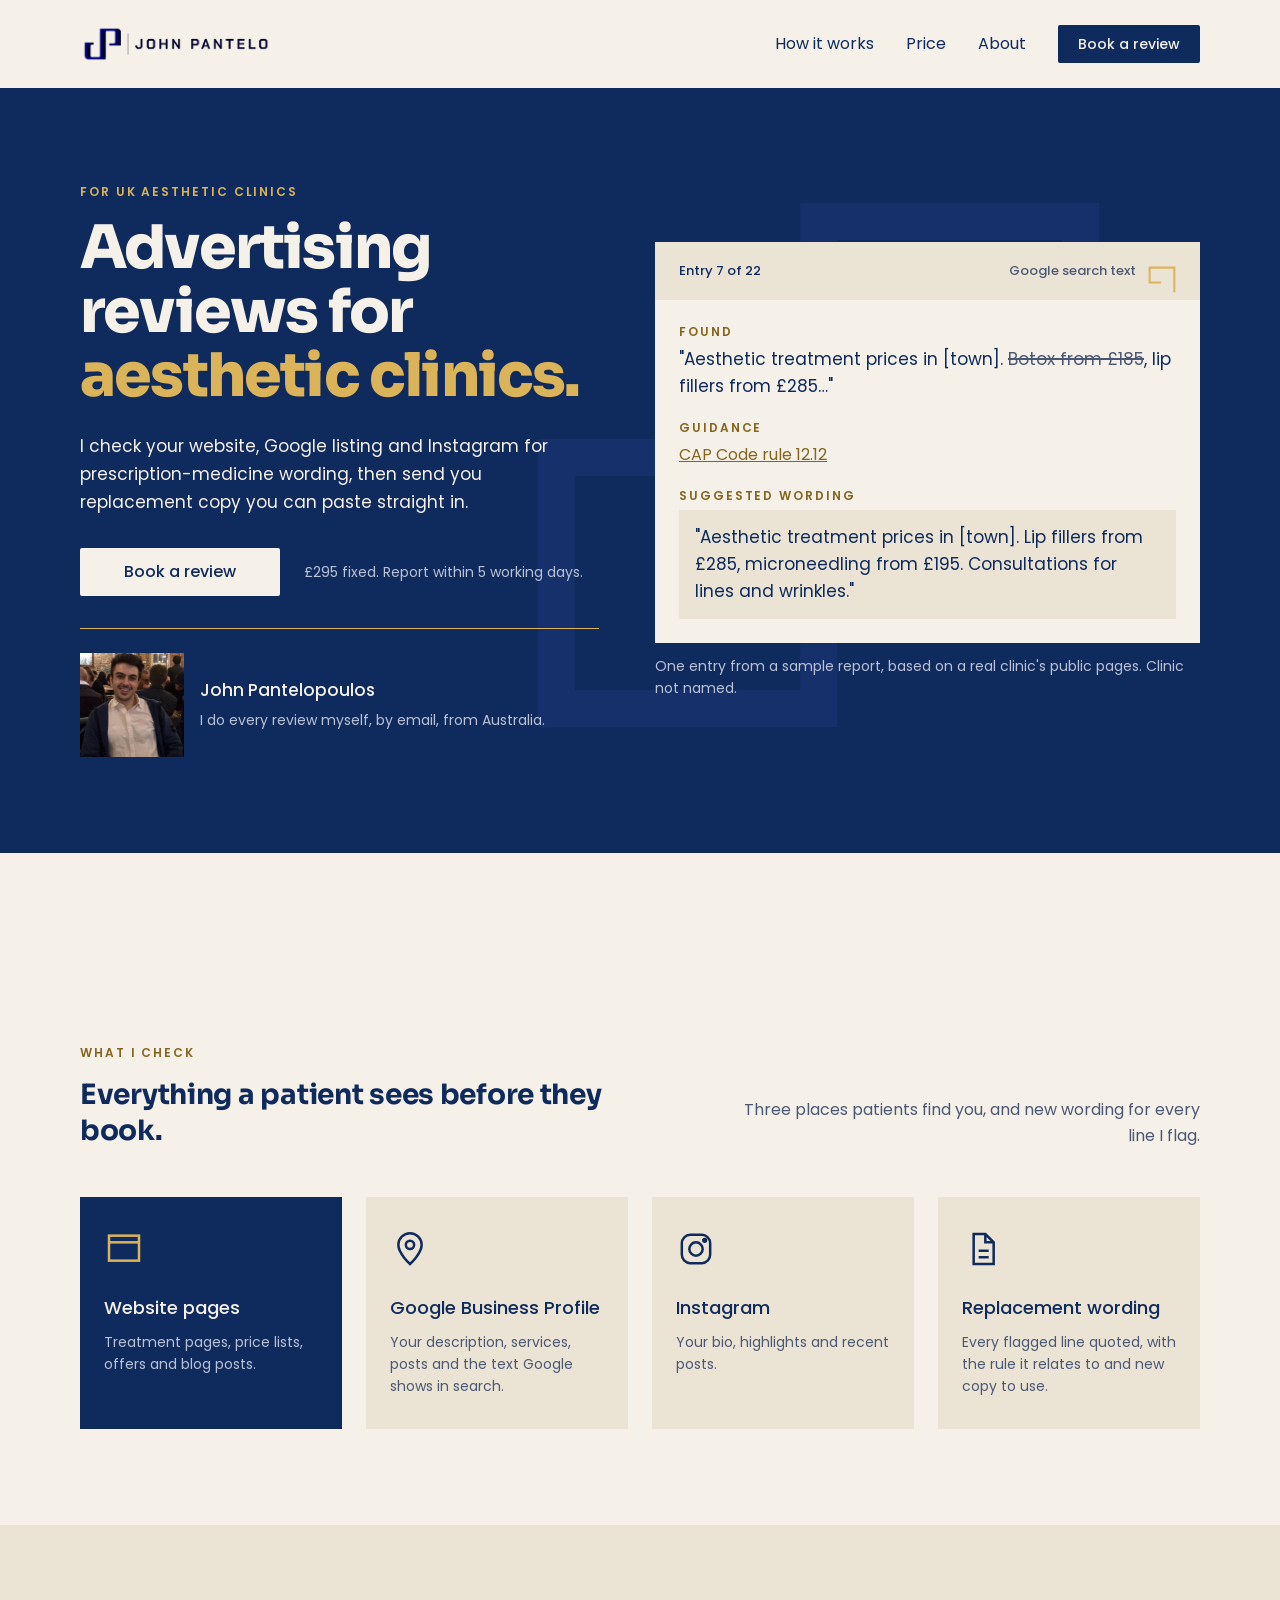
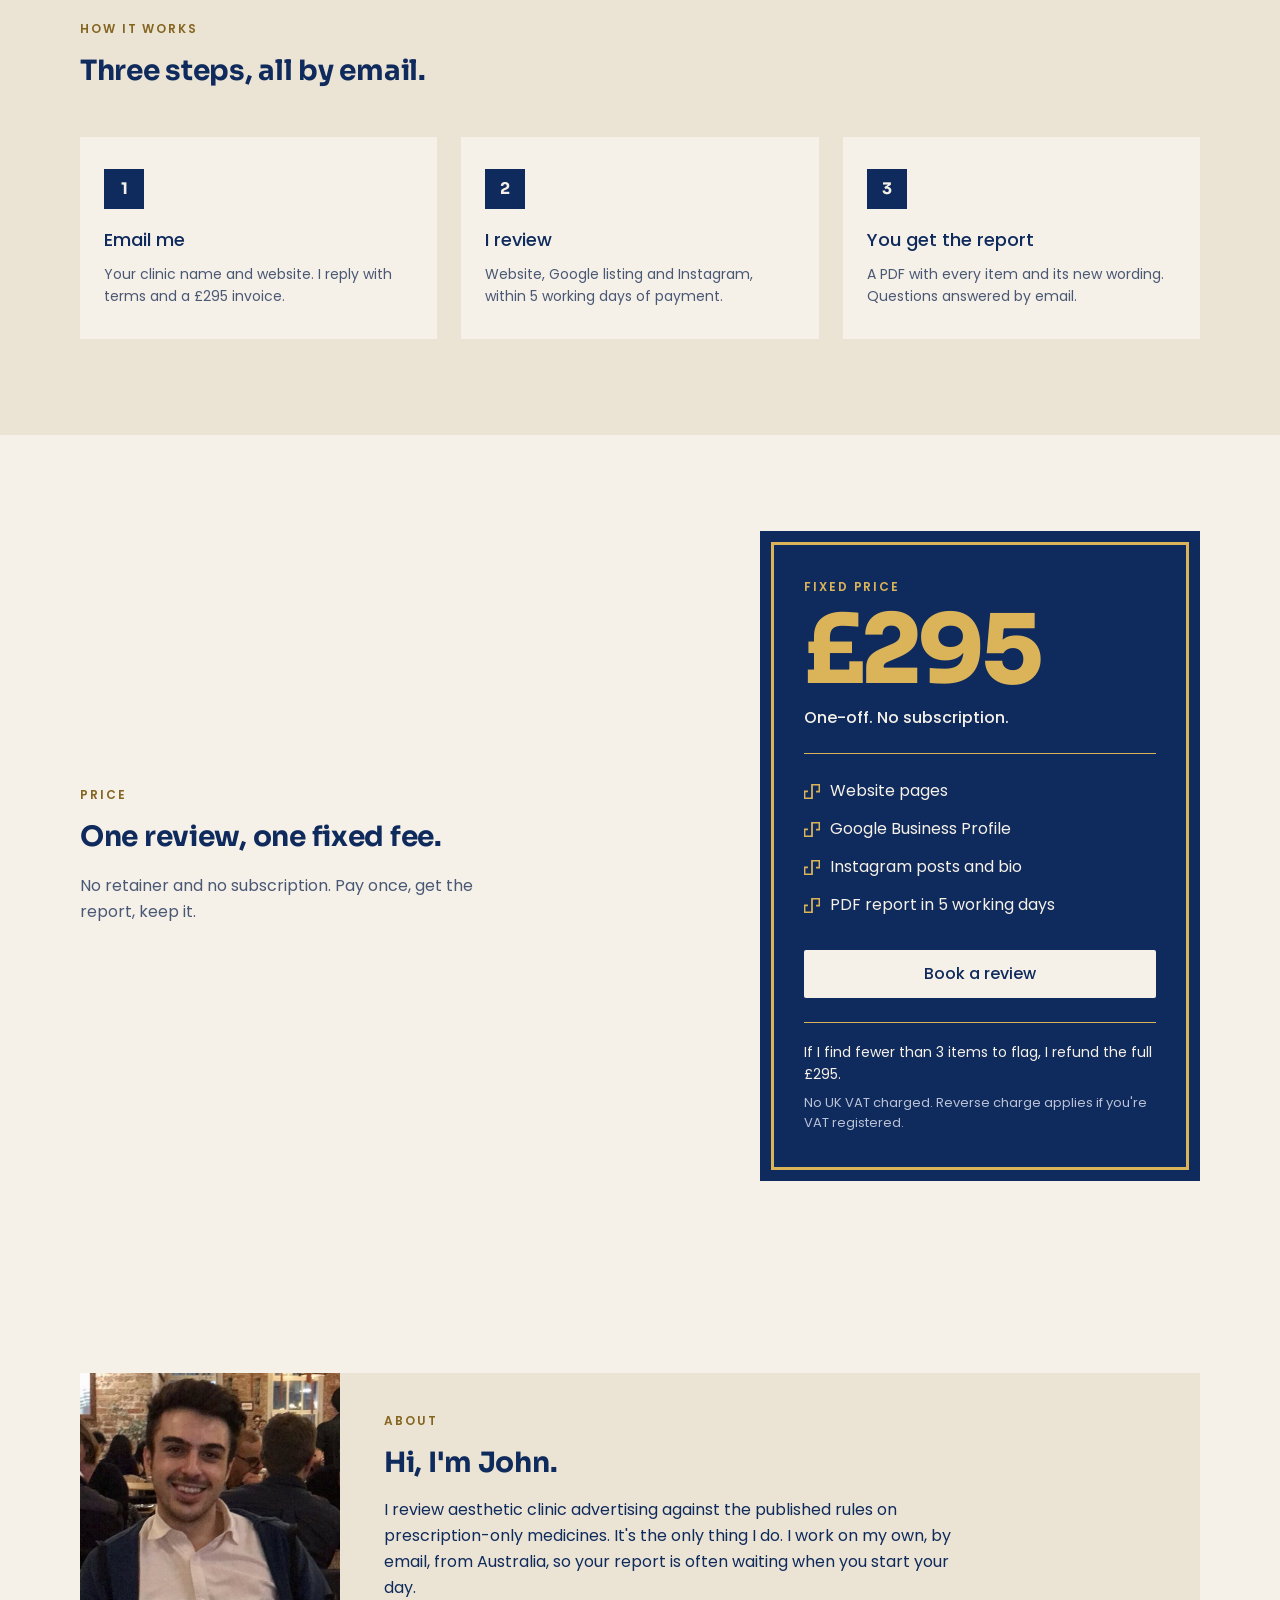
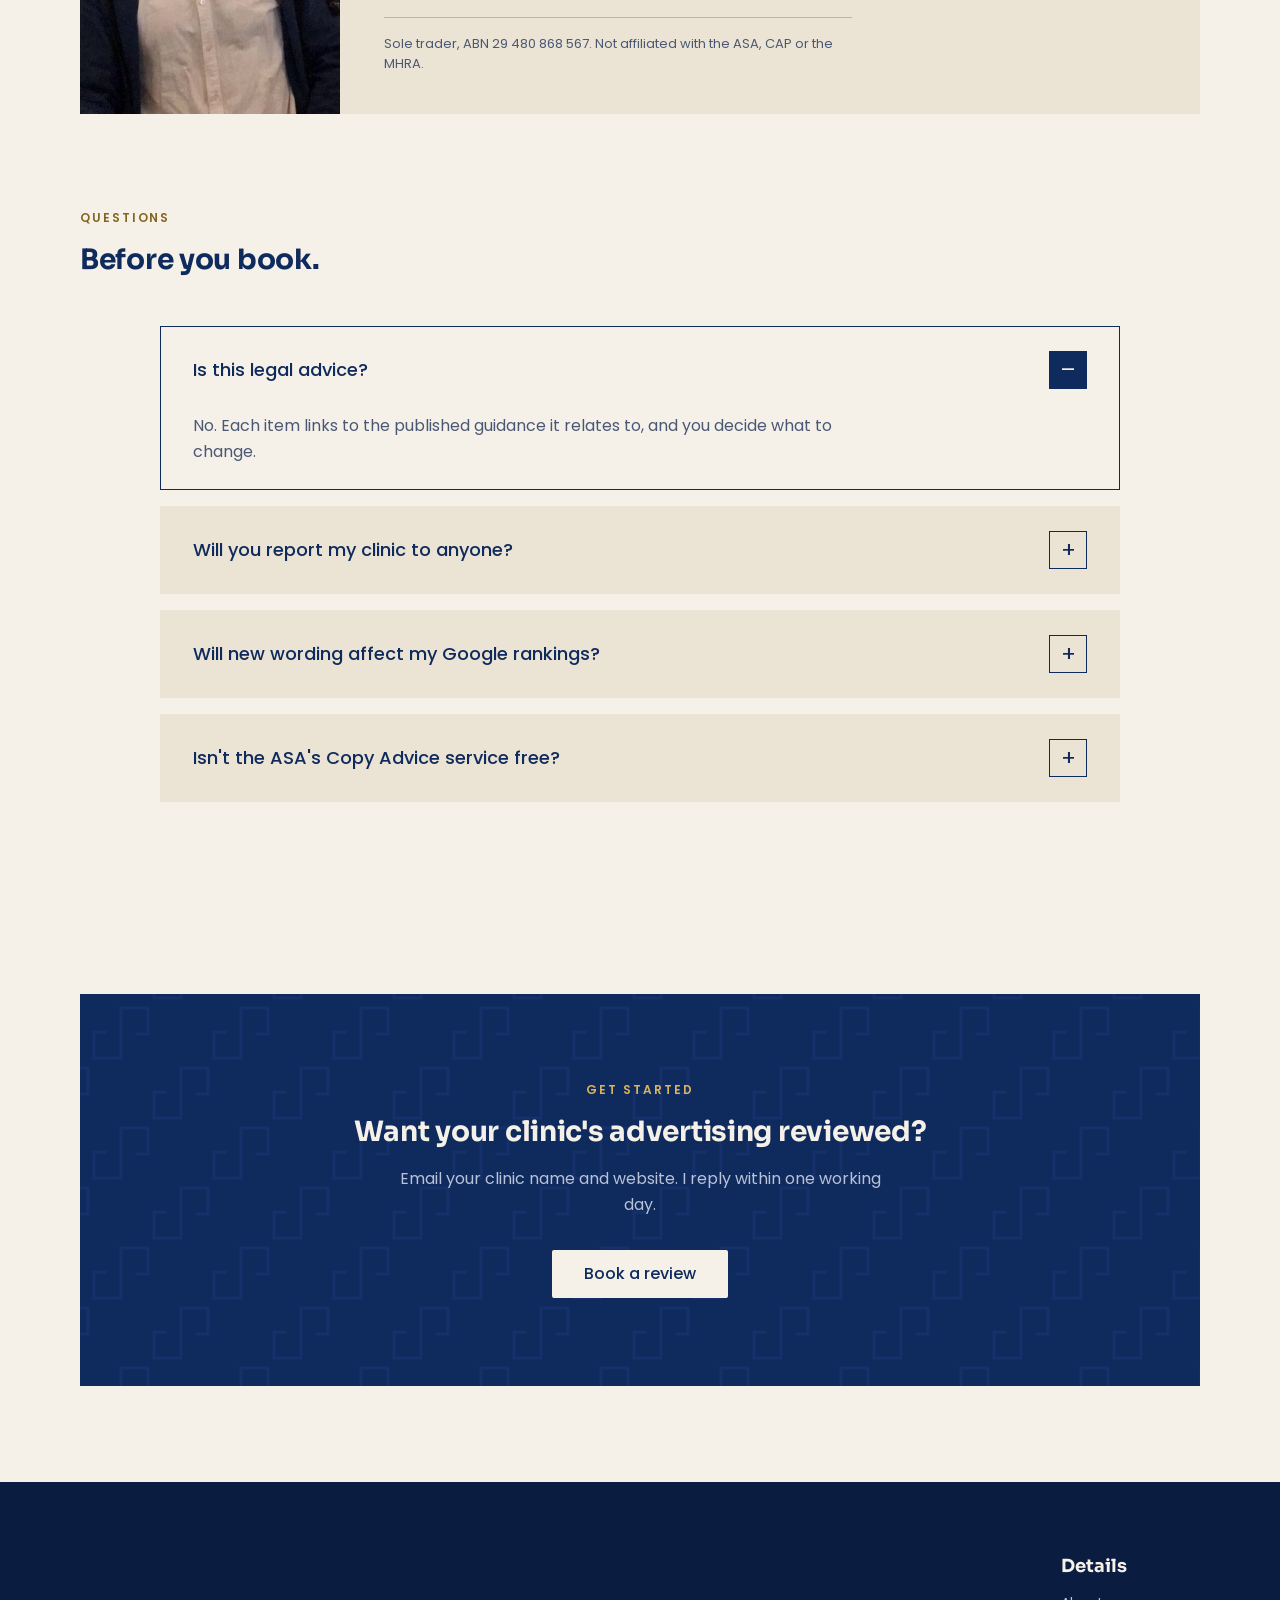
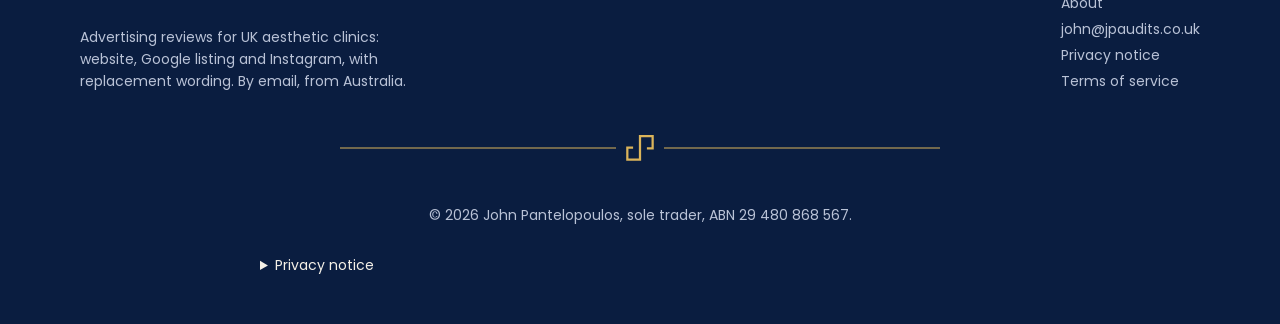
==== index.html @ b3a3337d "Brighter gold, larger portrait, bigger price, drop Sample nav link Co-Authored-By: Claude Opus 5.5 <" ====
<!doctype html><html lang="en-GB"><head><meta charset="utf-8"><meta name="viewport" content="width=device-width, initial-scale=1"><meta name="color-scheme" content="light">
<title>John Pantelopoulos Reviews</title>
<meta name="claude:viewport-fit-sides" content="cover">
<meta name="description" content="Advertising reviews for UK aesthetic clinics. Your website, Google listing and Instagram checked for prescription-medicine wording, with replacement copy. £295 fixed.">
<link rel="icon" type="image/png" href="public/brand/logo-mark.png">
<link rel="preconnect" href="https://fonts.googleapis.com">
<link rel="preconnect" href="https://fonts.gstatic.com" crossorigin>
<link href="https://fonts.googleapis.com/css2?family=Sora:wght@700;800&family=Poppins:wght@400;500;600&display=swap" rel="stylesheet">
<link rel="stylesheet" href="public/brand/tokens.css?v=25">
<style>
/* Layout only. Colours, fonts, spacing and graphics come from public/brand/tokens.css. */
* { box-sizing: border-box; }
html { -webkit-text-size-adjust: 100%; scroll-behavior: smooth; }
@media (prefers-reduced-motion: reduce) { html { scroll-behavior: auto; } }
body { margin: 0; background: var(--surface); color: var(--ink); font: 400 16px/26px var(--font-sans); }
img { max-width: 100%; height: auto; display: block; }
a { color: inherit; }
:focus-visible { outline: 2px solid var(--ornament); outline-offset: 3px; }
.wrap { max-width: 1280px; margin: 0 auto; padding: 0 var(--space-4); }
@media (min-width: 900px) { .wrap { padding: 0 80px; } }
h1, h2, h3 { margin: 0; color: var(--ink); }
h1 { font: 800 60px/64px var(--font-display); letter-spacing: -0.03em; }
h1 em { font-style: normal; color: var(--accent); }
h2 { font: 700 28px/36px var(--font-display); letter-spacing: -0.01em; }
h3 { font: 500 18px/26px var(--font-sans); }
p { margin: 0; }
section { padding: var(--space-24) 0; }
.eyebrow { display: block; font: 600 12px/16px var(--font-sans); letter-spacing: 0.16em; text-transform: uppercase; color: var(--accent); margin-bottom: var(--space-4); }
.btn { display: inline-flex; align-items: center; justify-content: center; font: 500 16px/1 var(--font-sans); text-decoration: none; padding: var(--space-4) var(--space-8); background: var(--block); color: var(--surface); border-radius: var(--radius-sm); }
.btn:hover { opacity: .9; }
.head-row { display: flex; justify-content: space-between; align-items: end; gap: var(--space-8); margin-bottom: var(--space-12); }
.head-row > p { max-width: 30em; text-align: right; color: var(--ink-muted); }

/* header */
.top { position: sticky; top: 0; z-index: 5; }
.top-bar { background: var(--surface); }
.top .wrap { display: flex; align-items: center; justify-content: space-between; height: 88px; }
.brand img { width: 192px; }
.links { display: flex; align-items: center; gap: var(--space-8); font-size: 16px; }
.links a { text-decoration: none; color: var(--ink); }
.links .btn { padding: 12px 20px; font-size: 14px; color: var(--surface); }
.menu { display: none; position: relative; }
.menu summary { list-style: none; cursor: pointer; padding: var(--space-2); color: var(--ink); }
.menu summary::-webkit-details-marker { display: none; }
.menu summary svg { width: 28px; height: 28px; display: block; }
.menu nav { position: absolute; right: 0; top: 52px; background: var(--surface); border: var(--line-hairline) solid var(--ornament); min-width: 210px; padding: var(--space-2) 0; }
.menu nav a { display: block; padding: 12px 20px; text-decoration: none; color: var(--ink); font-size: 15px; }

/* hero */
.hero { padding: 0; margin-bottom: var(--space-24); background: var(--surface) url("public/brand/hero-navy.svg") right center / cover no-repeat; }
.hero .panel { display: grid; grid-template-columns: 1fr 1.05fr; gap: 56px; align-items: center; padding: var(--space-24) 0; }
.hero p.lead { margin: var(--space-6) 0 var(--space-8); font-size: 17px; line-height: 28px; max-width: 30em; }
.hero .cta { display: flex; flex-wrap: wrap; align-items: center; gap: var(--space-4) var(--space-6); }
.hero .cta .btn { min-width: 200px; }
.hero .terms { font-size: 14px; color: var(--ink-muted); }
.who { display: flex; align-items: center; gap: var(--space-4); margin-top: var(--space-8); padding-top: var(--space-6); border-top: var(--line-hairline) solid var(--ornament); }
.who img { width: 104px; height: 104px; object-fit: cover; object-position: center 20%; }
.who b { display: block; font-weight: 500; font-size: 17px; margin-bottom: var(--space-1); }
.who span { font-size: 14px; color: var(--ink-muted); }
.hero .cap { font-size: 14px; line-height: 22px; color: var(--ink-muted); margin-top: 12px; }

/* sample report entry (cream card, used in the hero) */
.entry { position: relative; background: var(--cream-50); color: var(--navy-900); }
.entry::before { content: ""; position: absolute; top: var(--space-6); right: var(--space-6); width: 28px; height: 28px; background: url("public/brand/corner-gold.svg") center / contain no-repeat; transform: scaleX(-1); }
.entry header { display: flex; gap: var(--space-4); padding: var(--space-4) var(--space-6); background: var(--cream-200); font-size: 13px; font-weight: 500; }
.entry header span:last-child { margin-right: 40px; margin-left: auto; color: var(--slate-600); }
.entry .b { padding: var(--space-6); }
.entry .k { font: 600 12px/16px var(--font-sans); letter-spacing: 0.16em; text-transform: uppercase; color: var(--gold-700); margin: 20px 0 6px; }
.entry .k:first-child { margin-top: 0; }
.entry .q { font-size: 17px; line-height: 27px; color: var(--navy-900); }
.entry del { text-decoration-thickness: 2px; color: var(--slate-600); }
.entry .fix { background: var(--cream-200); padding: 14px var(--space-4); }
.entry a { color: var(--gold-700); }

/* what's checked */
.tiles { display: grid; grid-template-columns: repeat(4, 1fr); gap: var(--space-6); list-style: none; margin: 0; padding: 0; }
.tiles li { padding: var(--space-8) var(--space-6); background: var(--surface-alt); }
.tiles svg { width: 40px; height: 40px; color: var(--ink); margin-bottom: 18px; }
.tiles li.theme-dark { background: var(--surface); }
.tiles li.theme-dark svg { color: var(--accent); }
.tiles p { font-size: 14px; line-height: 22px; color: var(--ink-muted); margin-top: 10px; }

/* how it works */
.how { background: var(--surface-alt); }
.steps { list-style: none; margin: 0; padding: 0; display: grid; grid-template-columns: repeat(3, 1fr); gap: var(--space-6); counter-reset: s; }
.steps li { counter-increment: s; padding: var(--space-8) var(--space-6); background: var(--surface); }
.steps li::before { content: counter(s); display: grid; place-items: center; width: 40px; height: 40px; background: var(--block); color: var(--surface); font: 700 16px/1 var(--font-display); margin-bottom: 18px; }
.steps p { font-size: 14px; line-height: 22px; color: var(--ink-muted); margin-top: 10px; }

/* price */
.price .grid { display: grid; grid-template-columns: 1fr 440px; gap: 64px; align-items: center; }
.price .head p { margin-top: 18px; max-width: 28em; color: var(--ink-muted); }
.price .box { padding: 48px 44px; outline: var(--line-frame) solid var(--ornament); outline-offset: -14px; }
.amt-label { display: block; margin-bottom: var(--space-2); }
.amt-big { font: 800 96px/1 var(--font-display); letter-spacing: -0.04em; color: var(--accent); padding-bottom: var(--space-6); border-bottom: var(--line-hairline) solid var(--ornament); }
.amt-big small { display: block; margin-top: var(--space-2); font: 500 16px/1.4 var(--font-sans); letter-spacing: 0; color: var(--ink); }
.price ul { margin: var(--space-6) 0 var(--space-8); display: grid; gap: 12px; }
.price .btn { width: 100%; }
.price .g { font-size: 14px; line-height: 22px; margin-top: var(--space-6); padding-top: 18px; border-top: var(--line-hairline) solid var(--ornament); }
.price .small { font-size: 13px; line-height: 20px; color: var(--ink-muted); margin-top: var(--space-2); }

/* about */
.about .card { display: grid; grid-template-columns: 260px 1fr; background: var(--surface-alt); }
.about img { width: 100%; height: 100%; object-fit: cover; }
.about .txt { padding: 40px 44px; }
.about .txt p { margin-top: var(--space-4); max-width: 36em; }
.about .id { font-size: 13px; line-height: 20px; color: var(--ink-muted); padding-top: var(--space-4); border-top: var(--line-hairline) solid var(--ornament); }

/* faq */
.faq { padding-top: 0; }
.faq .list { max-width: 960px; margin: 0 auto; display: grid; gap: var(--space-4); }
.faq details { background: var(--surface-alt); border: var(--line-hairline) solid transparent; }
.faq details[open] { border-color: var(--ink); background: var(--surface); }
.faq summary { cursor: pointer; padding: var(--space-6) var(--space-8); font-weight: 500; font-size: 18px; list-style: none; display: flex; justify-content: space-between; align-items: center; gap: var(--space-4); }
.faq summary::-webkit-details-marker { display: none; }
.faq summary::after { content: "+"; flex: none; display: grid; place-items: center; width: 36px; height: 36px; border: var(--line-hairline) solid var(--ink); font: 400 22px/1 var(--font-sans); }
.faq details[open] summary::after { content: "–"; background: var(--block); color: var(--surface); }
.faq details p { padding: 0 var(--space-8) var(--space-6); max-width: 46em; color: var(--ink-muted); }

/* close */
.close .panel { text-align: center; padding: 88px var(--space-6); }
.close p { margin: var(--space-4) auto var(--space-8); max-width: 32em; color: var(--ink-muted); }

/* footer */
.foot { font-size: 14px; line-height: 22px; padding: 72px 0 var(--space-12); color: var(--ink-muted); }
.foot .cols { display: flex; justify-content: space-between; gap: 40px; align-items: end; padding-bottom: var(--space-8); }
.foot .cols > p { max-width: 24em; }
.foot h4 { font: 700 18px/24px var(--font-display); color: var(--ink); margin: 0 0 14px; }
.foot nav a { display: block; text-decoration: none; margin-top: var(--space-1); }
.foot nav a:hover { color: var(--ink); }
.foot .ds-divider { margin: 0 auto var(--space-8); }
.foot .base { text-align: center; }
.foot details { margin-top: 28px; max-width: 760px; margin-left: auto; margin-right: auto; }
.foot summary { cursor: pointer; color: var(--ink); }
.foot details h3 { font-size: 15px; margin: 18px 0 var(--space-1); }
.foot details p { margin-top: 6px; }
.foot details a { color: var(--accent); }

@media (max-width: 1000px) {
  .tiles { grid-template-columns: repeat(2, 1fr); }
  .price .grid { grid-template-columns: 1fr 400px; gap: 40px; }
}
@media (max-width: 860px) {
  .links { display: none; }
  .menu { display: block; }
  .top .wrap { height: 72px; }
  .brand img { width: 160px; }
  section { padding: 56px 0; }
  .hero { padding: 0; margin-bottom: 56px; }
  .hero .panel { grid-template-columns: 1fr; gap: 36px; padding: var(--space-12) 0; }
  h1 { font-size: 40px; line-height: 44px; }
  .hero p.lead { font-size: 16px; line-height: 26px; }
  .head-row { display: block; margin-bottom: var(--space-8); }
  .head-row > p { text-align: left; margin-top: 14px; }
  .price .grid { grid-template-columns: 1fr; gap: var(--space-8); }
  .price .box { padding: 40px 30px; }
  .amt-big { font-size: 72px; }
  .who img { width: 80px; height: 80px; }
  .steps { grid-template-columns: 1fr; gap: var(--space-4); }
  .about .card { grid-template-columns: 1fr; }
  .about img { height: 280px; object-position: center 20%; }
  .about .txt { padding: 28px var(--space-6); }
  .faq summary { padding: 20px; font-size: 16px; }
  .faq details p { padding: 0 20px 20px; }
  .close .panel { padding: 56px 20px; }
  .foot { padding-top: 56px; }
  .foot .cols { display: block; }
  .foot nav { margin-top: 28px; }
}
@media (max-width: 520px) {
  .tiles { grid-template-columns: 1fr; gap: var(--space-4); }
  .hero .cta .btn { width: 100%; }
  .entry header, .entry .b { padding-left: 18px; padding-right: 18px; }
}
</style>
</head><body>

<header class="top">
  <div class="top-bar"><div class="wrap">
    <a class="brand" href="#"><img src="public/brand/logo-lockup-transparent.png" alt="John Pantelo" width="1646" height="342"></a>
    <nav class="links" aria-label="Main">
      <a href="#how">How it works</a><a href="#price">Price</a><a href="#about">About</a>
      <a class="btn" href="mailto:john@jpaudits.co.uk?subject=Advertising%20review&amp;body=Clinic%20name%3A%0AWebsite%3A%0A">Book a review</a>
    </nav>
    <details class="menu">
      <summary aria-label="Menu"><svg viewBox="0 0 24 24" fill="none" stroke="currentColor" stroke-width="1.6"><path d="M3 6h18M3 12h18M3 18h18"/></svg></summary>
      <nav aria-label="Main">
        <a href="#how">How it works</a><a href="#price">Price</a><a href="#about">About</a><a href="#faq">Questions</a>
      </nav>
    </details>
  </div></div>
</header>

<main>
  <section class="hero theme-dark">
    <div class="wrap">
      <div class="panel">
        <div class="copy">
          <span class="eyebrow">For UK aesthetic clinics</span>
          <h1>Advertising reviews for <em>aesthetic clinics.</em></h1>
          <p class="lead">I check your website, Google listing and Instagram for prescription-medicine wording, then send you replacement copy you can paste straight in.</p>
          <div class="cta">
            <a class="btn" href="mailto:john@jpaudits.co.uk?subject=Advertising%20review&amp;body=Clinic%20name%3A%0AWebsite%3A%0A">Book a review</a>
            <span class="terms">£295 fixed. Report within 5 working days.</span>
          </div>
          <div class="who">
            <img src="img/john.jpg" alt="" width="600" height="660">
            <div><b>John Pantelopoulos</b><span>I do every review myself, by email, from Australia.</span></div>
          </div>
        </div>
        <div id="sample">
          <article class="entry" aria-label="Sample report entry">
            <header><span>Entry 7 of 22</span><span>Google search text</span></header>
            <div class="b">
              <p class="k">Found</p>
              <p class="q">"Aesthetic treatment prices in [town]. <del>Botox from £185</del>, lip fillers from £285…"</p>
              <p class="k">Guidance</p>
              <p><a href="https://www.asa.org.uk/type/non_broadcast/code_section/12.html" target="_blank" rel="noopener">CAP Code rule 12.12</a></p>
              <p class="k">Suggested wording</p>
              <p class="q fix">"Aesthetic treatment prices in [town]. Lip fillers from £285, microneedling from £195. Consultations for lines and wrinkles."</p>
            </div>
          </article>
          <p class="cap">One entry from a sample report, based on a real clinic's public pages. Clinic not named.</p>
        </div>
      </div>
    </div>
  </section>

  <section class="what">
    <div class="wrap">
      <div class="head-row">
        <div>
          <span class="eyebrow">What I check</span>
          <h2>Everything a patient sees before they book.</h2>
        </div>
        <p>Three places patients find you, and new wording for every line I flag.</p>
      </div>
      <ul class="tiles">
        <li class="theme-dark"><svg viewBox="0 0 24 24" fill="none" stroke="currentColor" stroke-width="1.5"><rect x="3" y="4" width="18" height="15"/><path d="M3 8h18"/></svg><h3>Website pages</h3><p>Treatment pages, price lists, offers and blog posts.</p></li>
        <li><svg viewBox="0 0 24 24" fill="none" stroke="currentColor" stroke-width="1.5"><path d="M12 21s-7-6.2-7-11.5a7 7 0 0 1 14 0C19 14.8 12 21 12 21z"/><circle cx="12" cy="9.5" r="2.5"/></svg><h3>Google Business Profile</h3><p>Your description, services, posts and the text Google shows in search.</p></li>
        <li><svg viewBox="0 0 24 24" fill="none" stroke="currentColor" stroke-width="1.5"><rect x="3.5" y="3.5" width="17" height="17" rx="5"/><circle cx="12" cy="12" r="4"/><circle cx="17.2" cy="6.8" r=".8" fill="currentColor"/></svg><h3>Instagram</h3><p>Your bio, highlights and recent posts.</p></li>
        <li><svg viewBox="0 0 24 24" fill="none" stroke="currentColor" stroke-width="1.5"><path d="M7 3h7l5 5v13H7z"/><path d="M14 3v5h5M10 13h6M10 17h6"/></svg><h3>Replacement wording</h3><p>Every flagged line quoted, with the rule it relates to and new copy to use.</p></li>
      </ul>
    </div>
  </section>

  <section class="how" id="how">
    <div class="wrap">
      <div class="head-row">
        <div>
          <span class="eyebrow">How it works</span>
          <h2>Three steps, all by email.</h2>
        </div>
      </div>
      <ol class="steps">
        <li><h3>Email me</h3><p>Your clinic name and website. I reply with terms and a £295 invoice.</p></li>
        <li><h3>I review</h3><p>Website, Google listing and Instagram, within 5 working days of payment.</p></li>
        <li><h3>You get the report</h3><p>A PDF with every item and its new wording. Questions answered by email.</p></li>
      </ol>
    </div>
  </section>

  <section class="price" id="price">
    <div class="wrap grid">
      <div class="head">
        <span class="eyebrow">Price</span>
        <h2>One review, one fixed fee.</h2>
        <p>No retainer and no subscription. Pay once, get the report, keep it.</p>
      </div>
      <div class="box theme-dark">
        <span class="eyebrow amt-label">Fixed price</span>
        <div class="amt-big">£295<small>One-off. No subscription.</small></div>
        <ul class="ds-bullets">
          <li>Website pages</li>
          <li>Google Business Profile</li>
          <li>Instagram posts and bio</li>
          <li>PDF report in 5 working days</li>
        </ul>
        <a class="btn" href="mailto:john@jpaudits.co.uk?subject=Advertising%20review&amp;body=Clinic%20name%3A%0AWebsite%3A%0A">Book a review</a>
        <p class="g">If I find fewer than 3 items to flag, I refund the full £295.</p>
        <p class="small">No UK VAT charged. Reverse charge applies if you're VAT registered.</p>
      </div>
    </div>
  </section>

  <section class="about" id="about">
    <div class="wrap">
      <div class="card">
        <img src="img/john.jpg" alt="John Pantelopoulos" width="600" height="660">
        <div class="txt">
          <span class="eyebrow">About</span>
          <h2>Hi, I'm John.</h2>
          <p>I review aesthetic clinic advertising against the published rules on prescription-only medicines. It's the only thing I do. I work on my own, by email, from Australia, so your report is often waiting when you start your day.</p>
          <p class="id">Sole trader, ABN 29 480 868 567. Not affiliated with the ASA, CAP or the MHRA.</p>
        </div>
      </div>
    </div>
  </section>

  <section class="faq" id="faq">
    <div class="wrap">
      <div class="head-row">
        <div>
          <span class="eyebrow">Questions</span>
          <h2>Before you book.</h2>
        </div>
      </div>
      <div class="list">
        <details open><summary>Is this legal advice?</summary><p>No. Each item links to the published guidance it relates to, and you decide what to change.</p></details>
        <details><summary>Will you report my clinic to anyone?</summary><p>No. I have no connection to any regulator, and I don't share what I find with anyone.</p></details>
        <details><summary>Will new wording affect my Google rankings?</summary><p>It can. Taking product names out may reduce traffic for those names, and I can't promise any ranking outcome.</p></details>
        <details><summary>Isn't the ASA's Copy Advice service free?</summary><p>Yes, and it's good. It checks copy you send in. I go through your website, Google listing and Instagram for you and hand back wording ready to use.</p></details>
      </div>
    </div>
  </section>

  <section class="close">
    <div class="wrap">
      <div class="panel theme-dark ds-pattern">
        <span class="eyebrow">Get started</span>
        <h2>Want your clinic's advertising reviewed?</h2>
        <p>Email your clinic name and website. I reply within one working day.</p>
        <a class="btn" href="mailto:john@jpaudits.co.uk?subject=Advertising%20review&amp;body=Clinic%20name%3A%0AWebsite%3A%0A">Book a review</a>
      </div>
    </div>
  </section>
</main>

<footer class="foot theme-dark" style="background: var(--navy-950)">
  <div class="wrap">
    <div class="cols">
      <p>Advertising reviews for UK aesthetic clinics: website, Google listing and Instagram, with replacement wording. By email, from Australia.</p>
      <nav aria-label="Footer">
        <h4>Details</h4>
        <a href="#about">About</a>
        <a href="mailto:john@jpaudits.co.uk">john@jpaudits.co.uk</a>
        <a href="#privacy">Privacy notice</a>
        <a href="terms.html">Terms of service</a>
      </nav>
    </div>
    <div class="ds-divider" aria-hidden="true"></div>
    <div class="base">
      <p>© 2026 John Pantelopoulos, sole trader, ABN 29 480 868 567.</p>
    </div>
    <details id="privacy">
      <summary>Privacy notice</summary>
      <p><b>Who I am.</b> John Pantelopoulos, sole trader, ABN 29 480 868 567. Contact: john@jpaudits.co.uk. I decide how the information below is used.</p>
      <h3>What I collect and where it comes from</h3>
      <p>Business contact details that clinics publish on their own websites, such as a clinic's general email address and company name. The content of emails you send me. For paying clients, invoicing details and the public pages and posts reviewed.</p>
      <h3>Why I use it</h3>
      <p>To send a single business email to a clinic about the advertising on its own website, to deliver reviews clients have paid for, and to keep tax and accounting records. For outreach, the basis is legitimate interests (UK GDPR Article 6(1)(f)): offering a relevant service to a business, using contact details that business has published. For clients, the basis is the contract.</p>
      <h3>Your right to object</h3>
      <p>Reply "unsubscribe" to any email, or write to the address above, and I will not contact you again. Requests are actioned within 5 business days. I keep a short suppression list so the address is not contacted in future.</p>
      <h3>Patient images</h3>
      <p>Reviews describe before-and-after photos and testimonials in words. I do not copy or store images of patients.</p>
      <h3>Who else handles it</h3>
      <p>My email provider (Zoho) and my payment provider process data on my behalf. I do not sell or share contact details with anyone else.</p>
      <h3>Where it is held and for how long</h3>
      <p>Records are held by me in Australia and by the providers above. Outreach records are kept for 12 months. Client and invoicing records are kept for 7 years for tax purposes.</p>
      <h3>Your rights</h3>
      <p>You can ask for a copy of the information I hold about you, or ask for it to be corrected or deleted. You can also complain to the UK Information Commissioner's Office at <a href="https://ico.org.uk" target="_blank" rel="noopener">ico.org.uk</a>.</p>
      <p>Last updated 25 October 2026.</p>
    </details>
  </div>
</footer>
<script>
(function () {
  var priv = document.getElementById('privacy');
  function openPrivacy() { if (location.hash === '#privacy') priv.open = true; }
  window.addEventListener('hashchange', openPrivacy); openPrivacy();
  var menu = document.querySelector('.menu');
  menu.querySelectorAll('a').forEach(function (a) { a.addEventListener('click', function () { menu.open = false; }); });
})();
</script>
</body></html>
---- public/brand/tokens.css ----
/* John Pantelo design system: tokens.
   Source: claude.ai/code/artifact/fc289feb-6f3c-4994-90c6-be395c6c1723 (project/tokens.json, v1).
   Every page links this file. Pages use these variables only; no new hex values. */

:root {
  /* palette */
  --navy-950: #0a1d40;
  --navy-900: #0f2a5c;
  --navy-800: #15306a;
  --logo-blue: #000080; /* logo only */
  --logo-ink: #00002d;  /* logo only */
  --gold-500: #dbb45a; /* brightened from design system #c9a24e at owner request, 2026-10-29 */
  --gold-700: #84651f;
  --cream-50: #f5f1e8;
  --cream-200: #ebe4d4;
  --slate-600: #4b5875;

  /* themed: light (cream) is the default page theme */
  --surface: var(--cream-50);
  --surface-alt: var(--cream-200);
  --ink: var(--navy-900);
  --ink-muted: var(--slate-600);
  --accent: var(--gold-700);
  --ornament: var(--gold-500);
  --block: var(--navy-900);

  /* type */
  --font-display: Sora, "Helvetica Neue", Arial, sans-serif;
  --font-sans: Poppins, "Helvetica Neue", Arial, sans-serif;

  /* spacing */
  --space-1: 4px;
  --space-2: 8px;
  --space-4: 16px;
  --space-6: 24px;
  --space-8: 32px;
  --space-12: 48px;
  --space-24: 96px;

  /* radius and lines */
  --radius-none: 0;
  --radius-sm: 2px;
  --line-hairline: 1px;
  --line-frame: 3px;

  color-scheme: light;
}

/* dark (navy) theme: apply to navy bands (hero, call to action, footer) */
.theme-dark {
  --surface: var(--navy-900);
  --surface-alt: var(--navy-950);
  --ink: var(--cream-50);
  --ink-muted: #b9c2d6; /* tokens.json ink-muted, dark */
  --accent: var(--gold-500);
  --ornament: var(--gold-500);
  --block: var(--cream-50);
  background-color: var(--surface);
  color: var(--ink);
}

/* type styles */
.t-display { font: 800 60px/64px var(--font-display); letter-spacing: -0.03em; }
.t-h1      { font: 700 42px/48px var(--font-display); letter-spacing: -0.02em; }
.t-h2      { font: 700 28px/36px var(--font-display); letter-spacing: -0.01em; }
.t-eyebrow { font: 600 12px/16px var(--font-sans); letter-spacing: 0.16em; text-transform: uppercase; color: var(--accent); }
.t-body    { font: 400 16px/26px var(--font-sans); }
.t-small   { font: 400 14px/22px var(--font-sans); }

/* graphics (paths relative to this file) */
/* step strip: solid above the gold line, transparent below it */
.ds-step-strip { position: relative; isolation: isolate; height: 24px; background: url("step-strip-gold.svg") repeat-x left center; }
.ds-step-strip::before { content: ""; position: absolute; inset: 0; z-index: -1; background: var(--surface); -webkit-mask: url("data:image/svg+xml,%3Csvg xmlns='http://www.w3.org/2000/svg' viewBox='0 0 48 24'%3E%3Cpath d='M0,0H48V20H36V4H12V20H0Z'/%3E%3C/svg%3E") repeat-x left center / 48px 24px; mask: url("data:image/svg+xml,%3Csvg xmlns='http://www.w3.org/2000/svg' viewBox='0 0 48 24'%3E%3Cpath d='M0,0H48V20H36V4H12V20H0Z'/%3E%3C/svg%3E") repeat-x left center / 48px 24px; }
.ds-divider { max-width: 600px; height: 48px; margin: var(--space-8) auto; background: url("divider-navy.svg") center / contain no-repeat; }
.theme-dark .ds-divider { background-image: url("divider-gold.svg"); }
.ds-pattern { background: var(--navy-900) url("pattern-navy.svg") repeat; }
.ds-bullets { list-style: none; padding-left: 0; }
.ds-bullets li { padding-left: 26px; background: url("bullet-gold.svg") left 0.35em / 16px 15px no-repeat; }
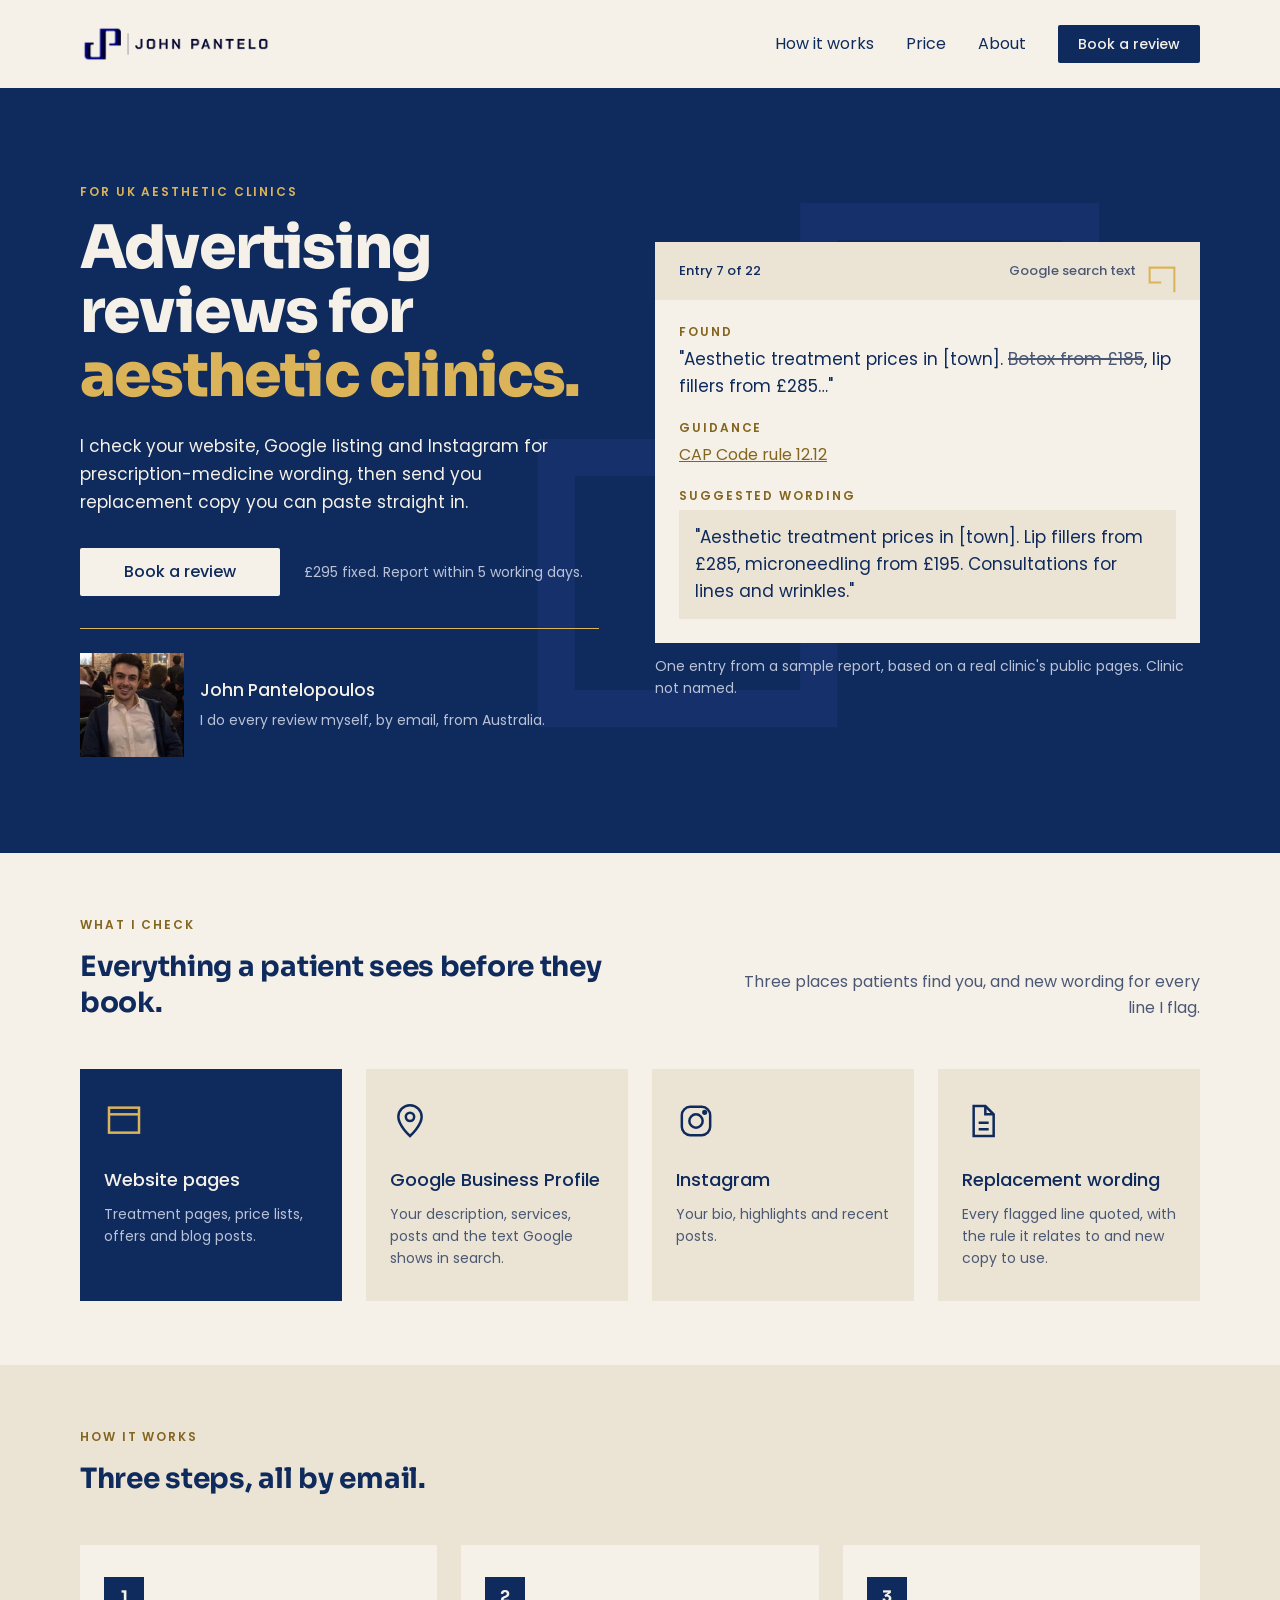
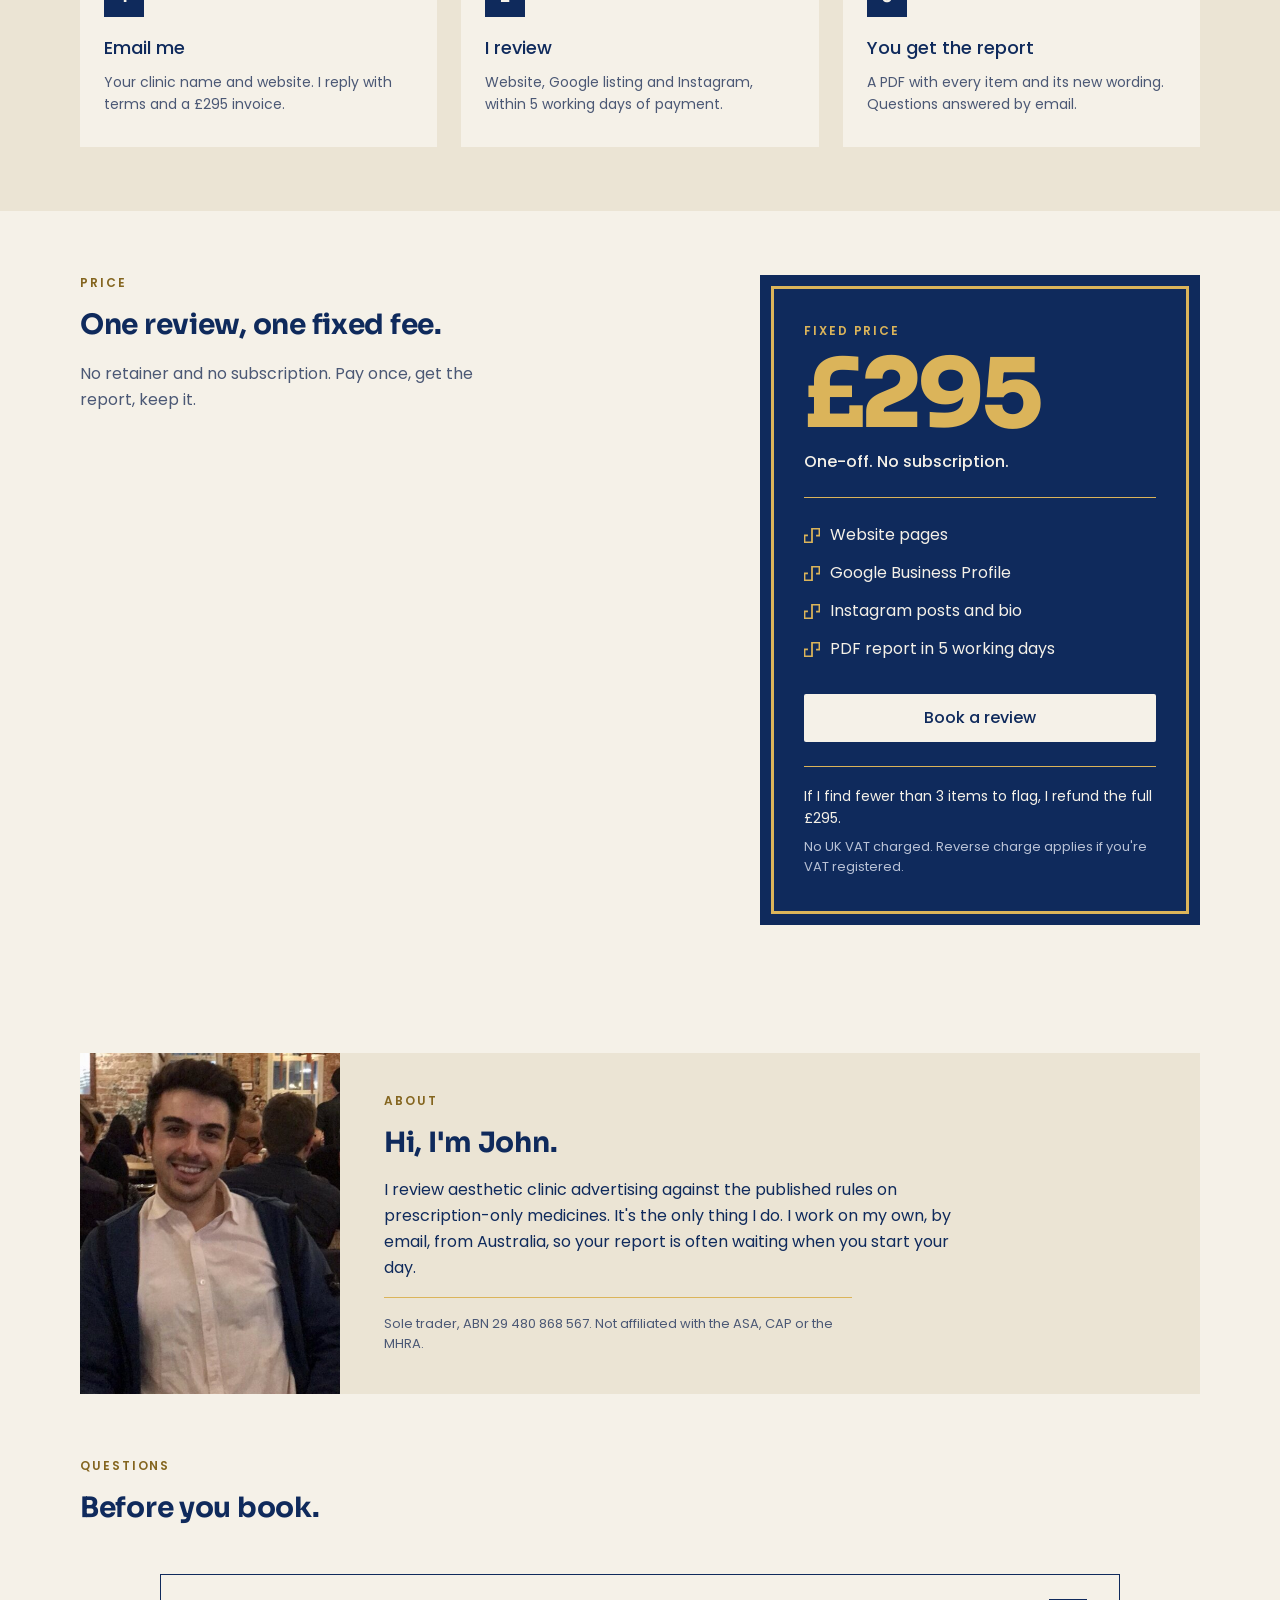
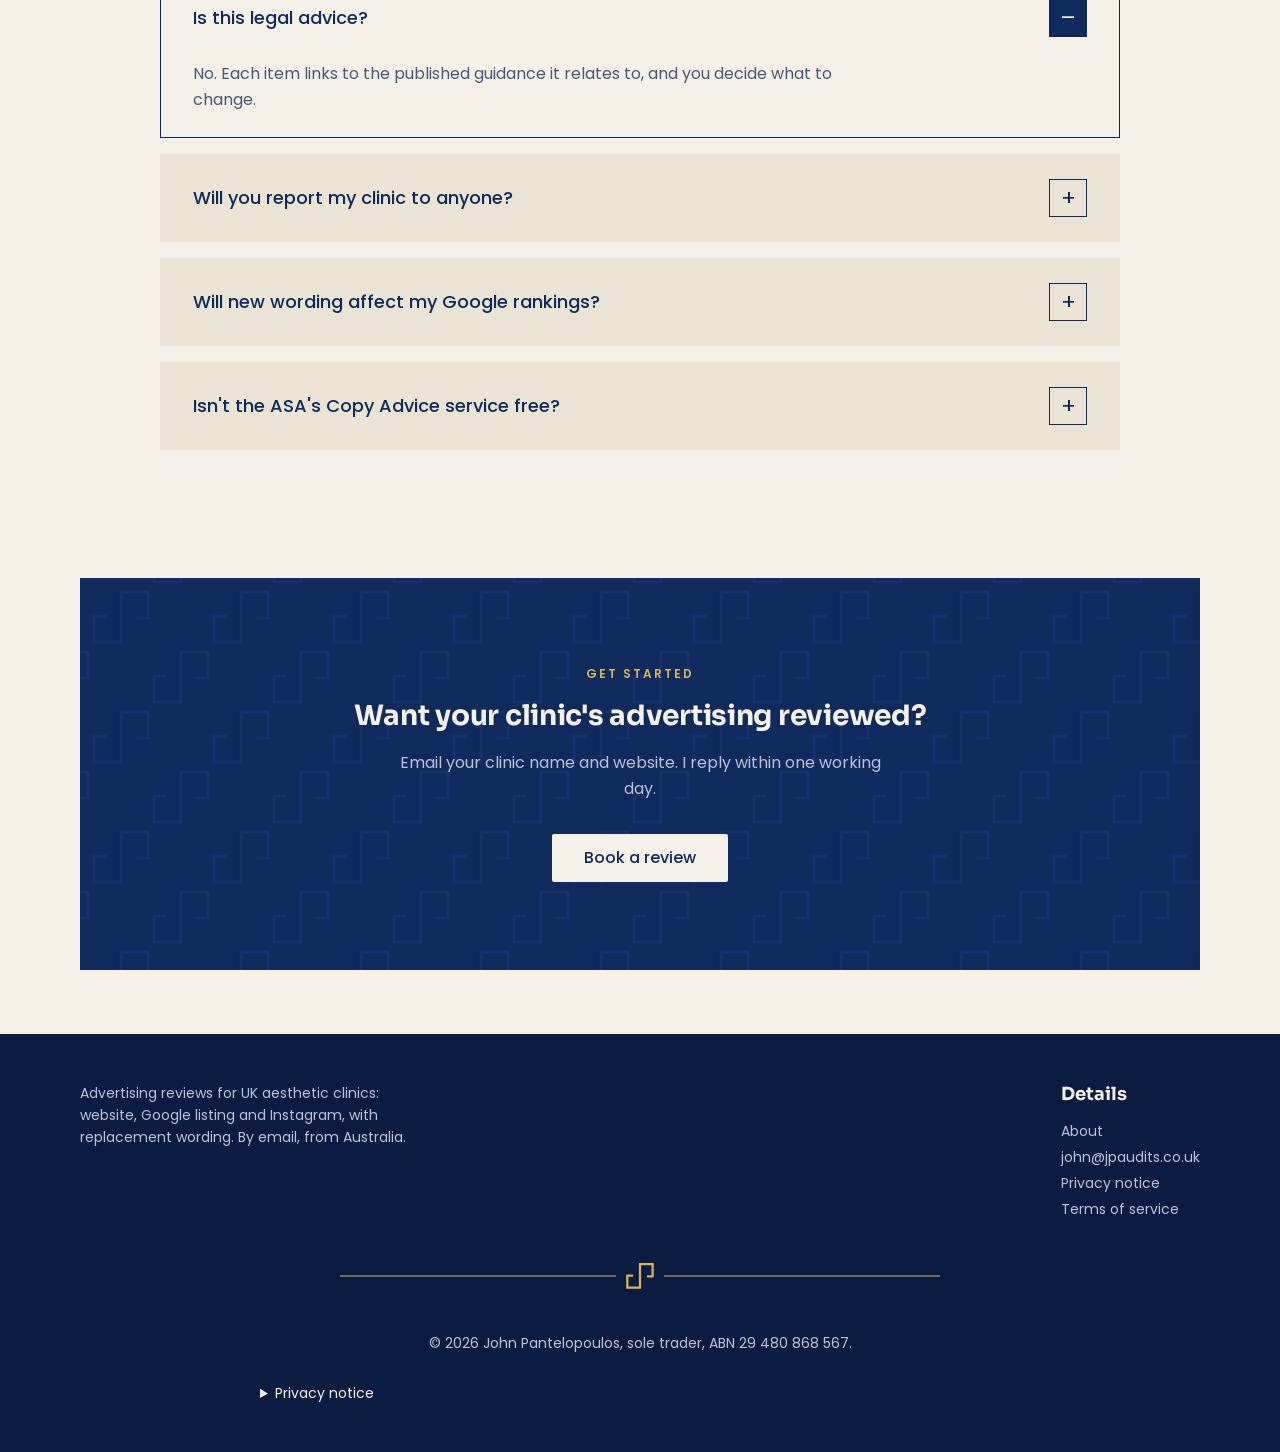
==== commit dca3bed0: "Tighten spacing between sections Co-Authored-By: Claude Opus 5.5 <noreply@anthropic.com> Claude-Sess" ====
--- a/index.html
+++ b/index.html
@@ -24,7 +24,7 @@
 h2 { font: 700 28px/36px var(--font-display); letter-spacing: -0.01em; }
 h3 { font: 500 18px/26px var(--font-sans); }
 p { margin: 0; }
-section { padding: var(--space-24) 0; }
+section { padding: calc(var(--space-12) + var(--space-4)) 0; }
 .eyebrow { display: block; font: 600 12px/16px var(--font-sans); letter-spacing: 0.16em; text-transform: uppercase; color: var(--accent); margin-bottom: var(--space-4); }
 .btn { display: inline-flex; align-items: center; justify-content: center; font: 500 16px/1 var(--font-sans); text-decoration: none; padding: var(--space-4) var(--space-8); background: var(--block); color: var(--surface); border-radius: var(--radius-sm); }
 .btn:hover { opacity: .9; }
@@ -47,7 +47,7 @@
 .menu nav a { display: block; padding: 12px 20px; text-decoration: none; color: var(--ink); font-size: 15px; }
 
 /* hero */
-.hero { padding: 0; margin-bottom: var(--space-24); background: var(--surface) url("public/brand/hero-navy.svg") right center / cover no-repeat; }
+.hero { padding: 0; background: var(--surface) url("public/brand/hero-navy.svg") right center / cover no-repeat; }
 .hero .panel { display: grid; grid-template-columns: 1fr 1.05fr; gap: 56px; align-items: center; padding: var(--space-24) 0; }
 .hero p.lead { margin: var(--space-6) 0 var(--space-8); font-size: 17px; line-height: 28px; max-width: 30em; }
 .hero .cta { display: flex; flex-wrap: wrap; align-items: center; gap: var(--space-4) var(--space-6); }
@@ -88,7 +88,7 @@
 .steps p { font-size: 14px; line-height: 22px; color: var(--ink-muted); margin-top: 10px; }
 
 /* price */
-.price .grid { display: grid; grid-template-columns: 1fr 440px; gap: 64px; align-items: center; }
+.price .grid { display: grid; grid-template-columns: 1fr 440px; gap: 64px; align-items: start; }
 .price .head p { margin-top: 18px; max-width: 28em; color: var(--ink-muted); }
 .price .box { padding: 48px 44px; outline: var(--line-frame) solid var(--ornament); outline-offset: -14px; }
 .amt-label { display: block; margin-bottom: var(--space-2); }
@@ -122,8 +122,8 @@
 .close p { margin: var(--space-4) auto var(--space-8); max-width: 32em; color: var(--ink-muted); }
 
 /* footer */
-.foot { font-size: 14px; line-height: 22px; padding: 72px 0 var(--space-12); color: var(--ink-muted); }
-.foot .cols { display: flex; justify-content: space-between; gap: 40px; align-items: end; padding-bottom: var(--space-8); }
+.foot { font-size: 14px; line-height: 22px; padding: var(--space-12) 0; color: var(--ink-muted); }
+.foot .cols { display: flex; justify-content: space-between; gap: 40px; align-items: start; padding-bottom: var(--space-8); }
 .foot .cols > p { max-width: 24em; }
 .foot h4 { font: 700 18px/24px var(--font-display); color: var(--ink); margin: 0 0 14px; }
 .foot nav a { display: block; text-decoration: none; margin-top: var(--space-1); }
@@ -145,8 +145,8 @@
   .menu { display: block; }
   .top .wrap { height: 72px; }
   .brand img { width: 160px; }
-  section { padding: 56px 0; }
-  .hero { padding: 0; margin-bottom: 56px; }
+  section { padding: var(--space-12) 0; }
+  .hero { padding: 0; }
   .hero .panel { grid-template-columns: 1fr; gap: 36px; padding: var(--space-12) 0; }
   h1 { font-size: 40px; line-height: 44px; }
   .hero p.lead { font-size: 16px; line-height: 26px; }
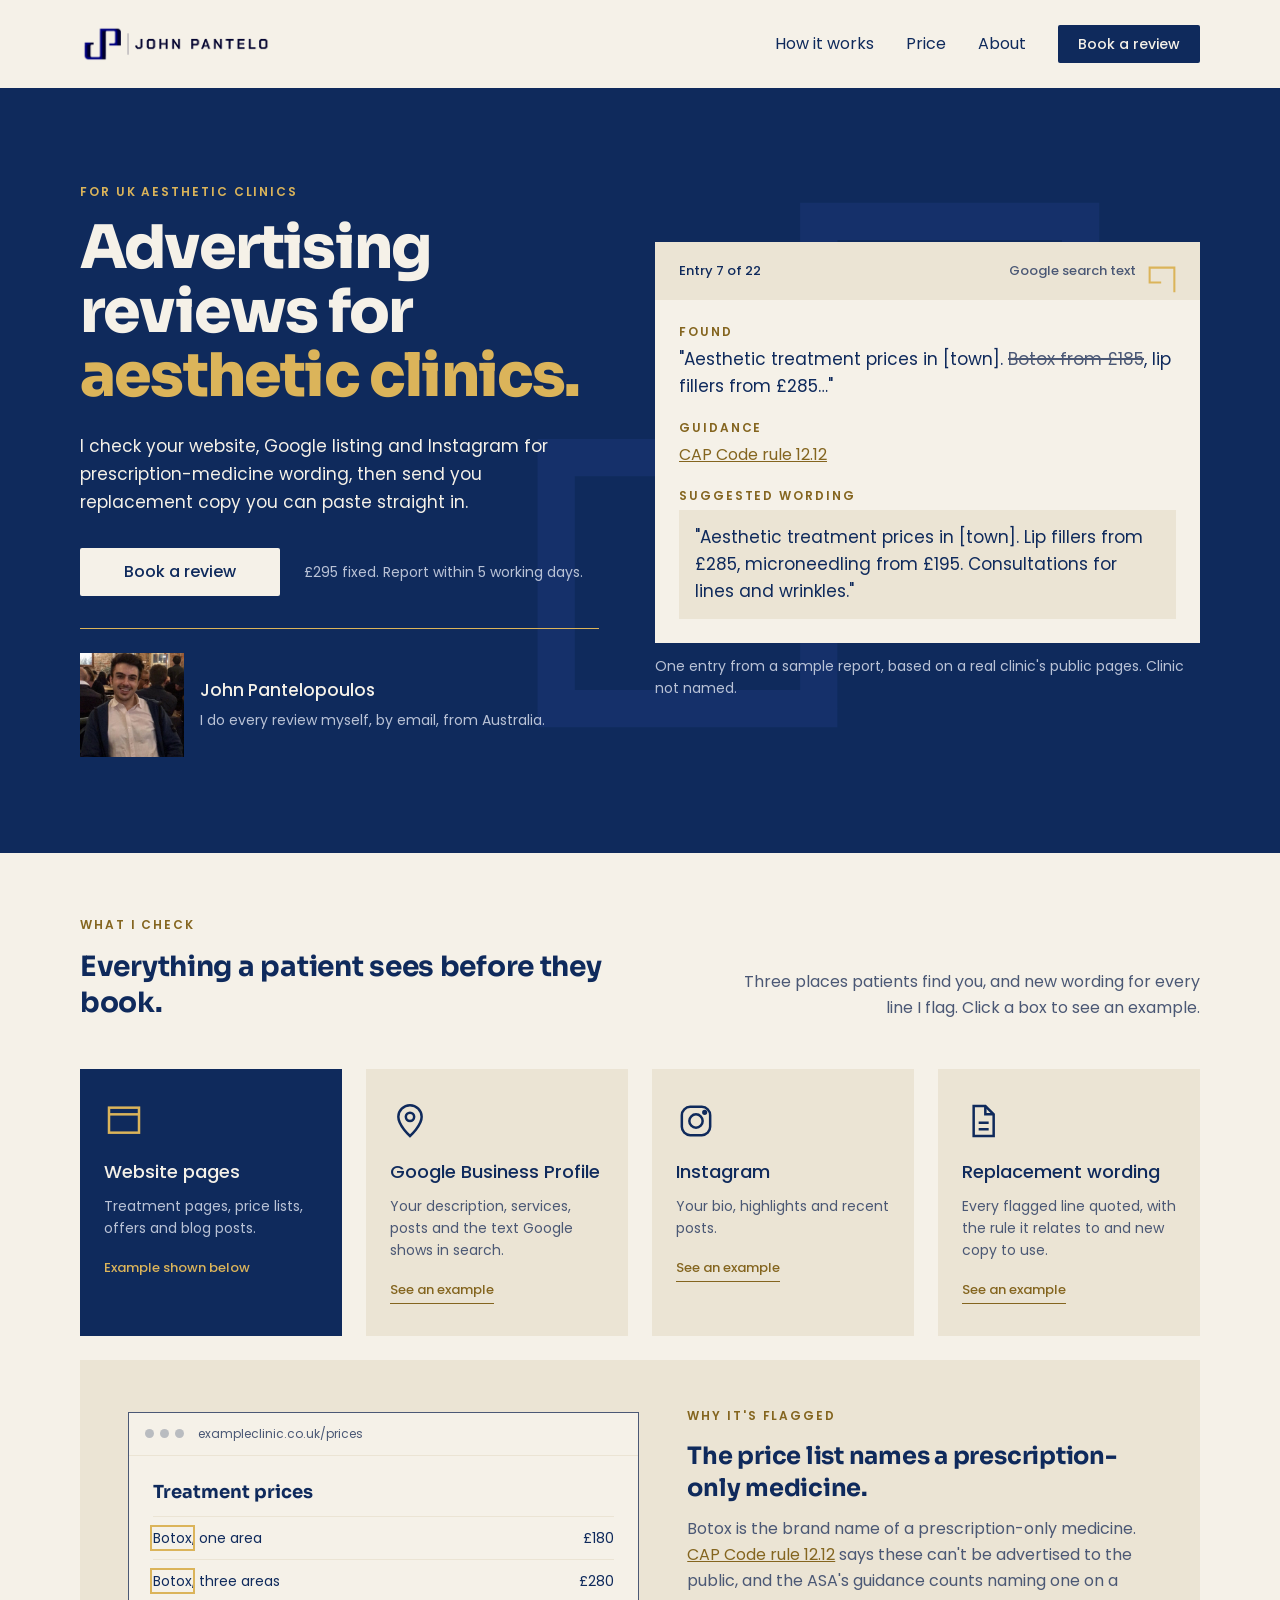
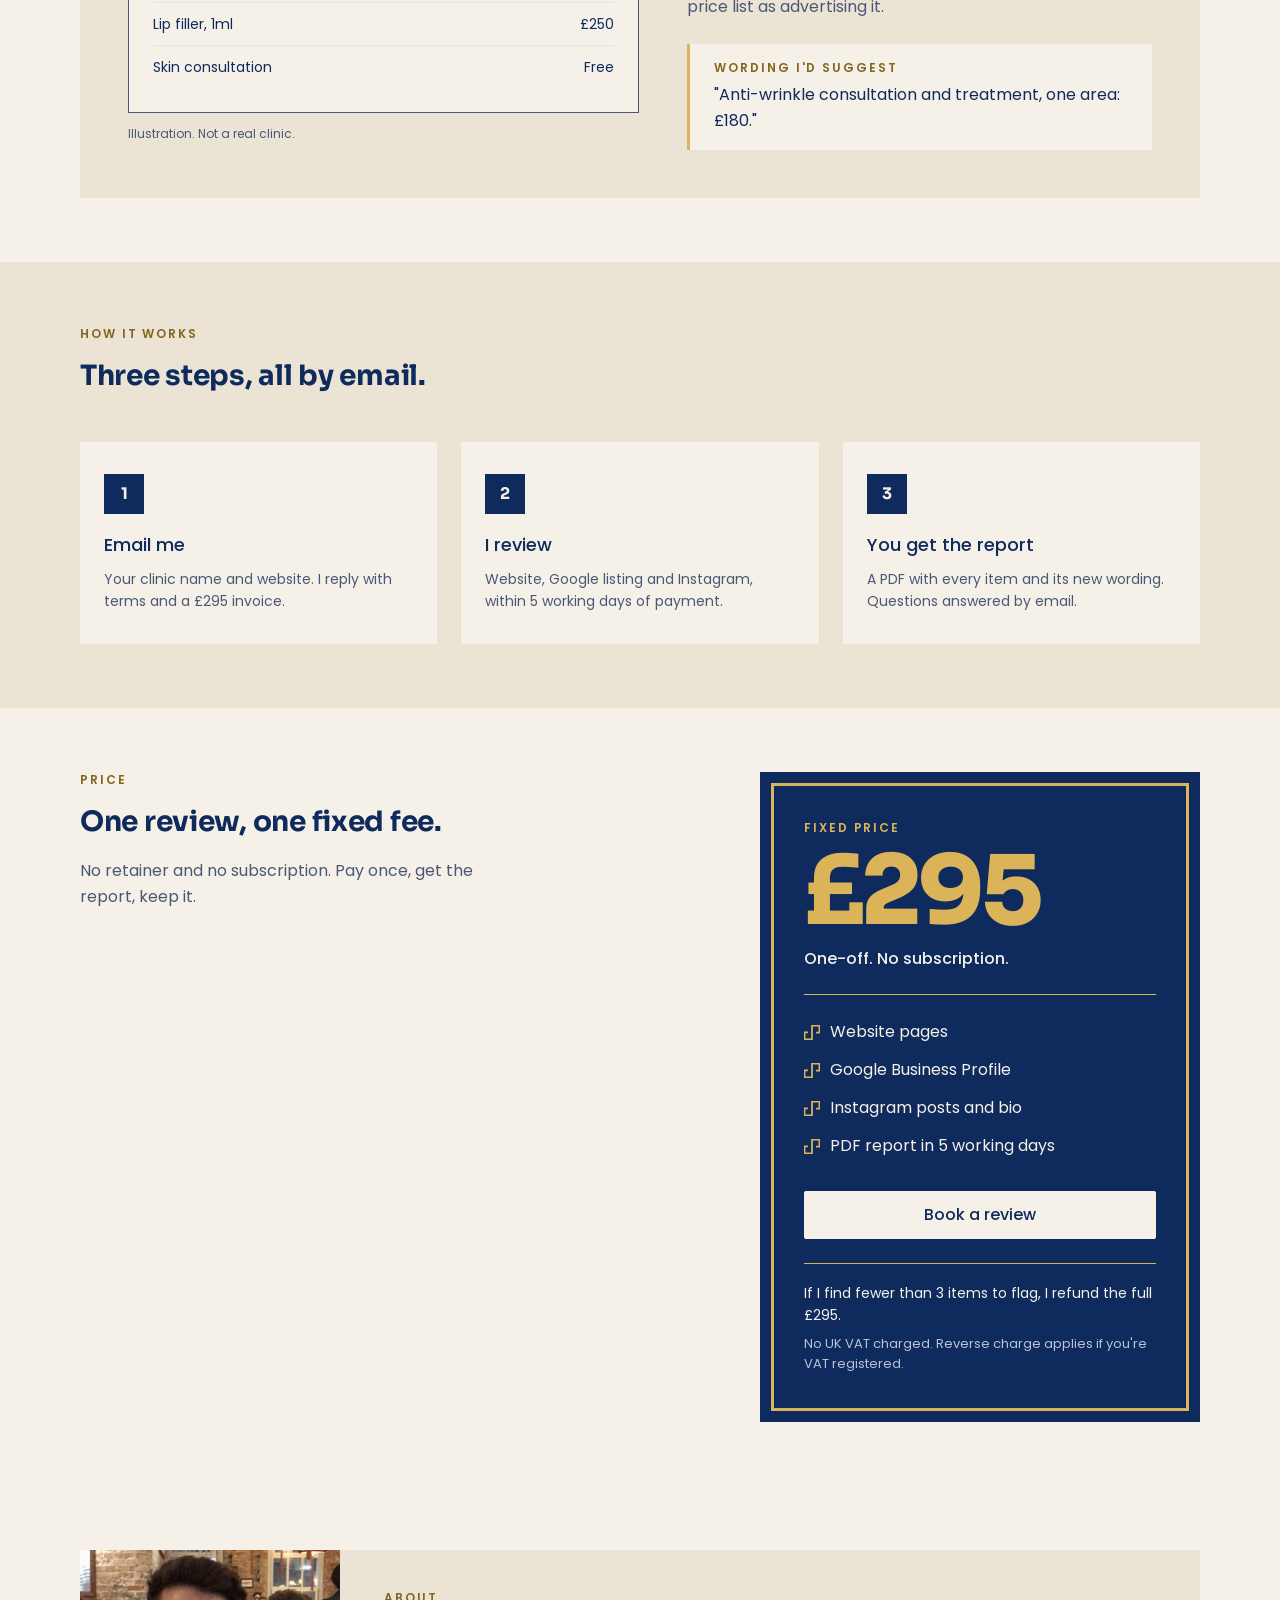
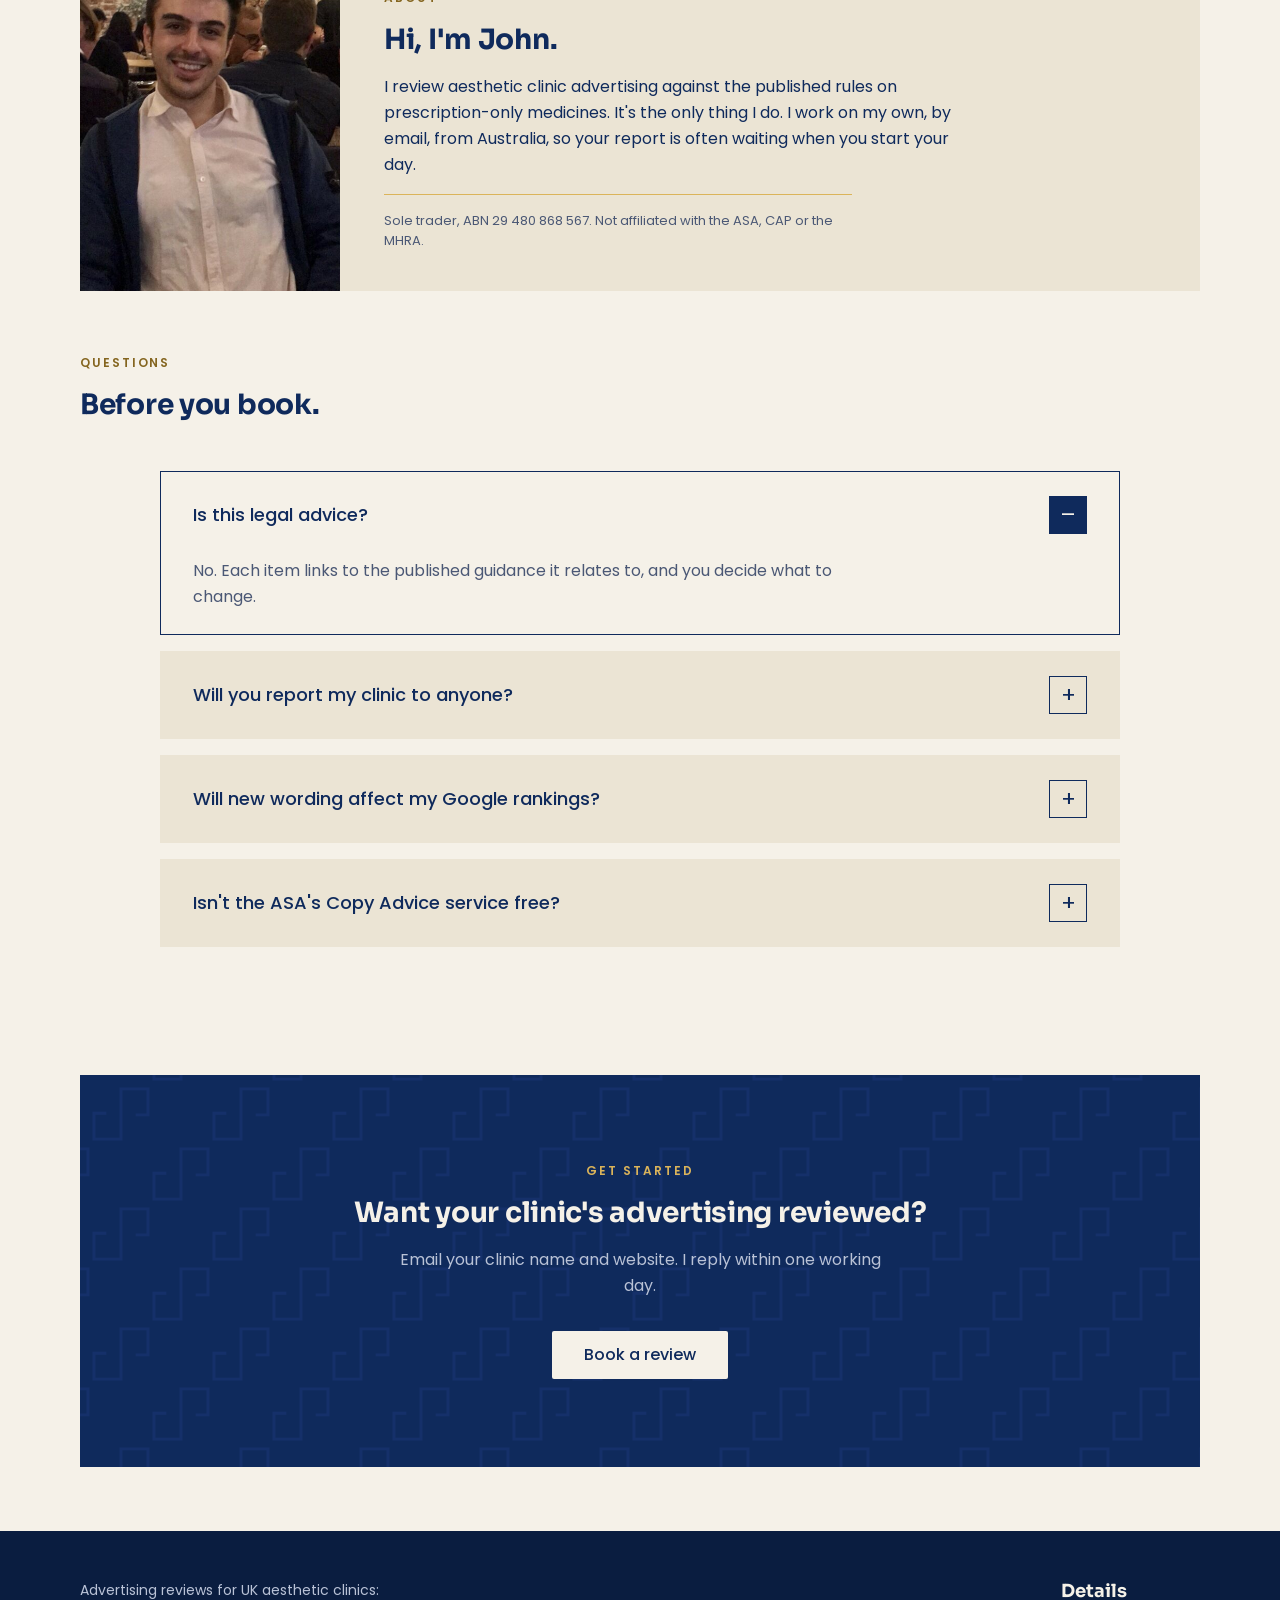
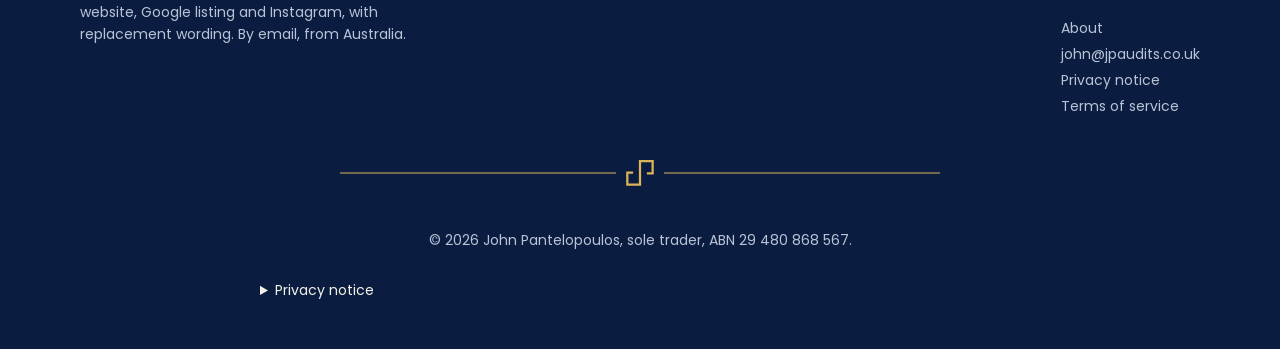
==== commit c744da74: "Clickable What I check tiles with example screens Co-Authored-By: Claude Opus 5.5 <noreply@anthropic" ====
--- a/index.html
+++ b/index.html
@@ -74,10 +74,54 @@
 
 /* what's checked */
 .tiles { display: grid; grid-template-columns: repeat(4, 1fr); gap: var(--space-6); list-style: none; margin: 0; padding: 0; }
-.tiles li { padding: var(--space-8) var(--space-6); background: var(--surface-alt); }
+.tile { display: flex; flex-direction: column; align-items: flex-start; justify-content: flex-start; width: 100%; text-align: left; font: inherit; color: var(--ink); border: 0; border-radius: var(--radius-none); cursor: pointer; padding: var(--space-8) var(--space-6); background: var(--surface-alt); }
+.tile h3 { color: var(--ink); }
+.tile:hover:not(.theme-dark) { outline: var(--line-hairline) solid var(--ink); outline-offset: -1px; }
+.tile:focus-visible { outline: 2px solid var(--ornament); outline-offset: 3px; }
 .tiles svg { width: 40px; height: 40px; color: var(--ink); margin-bottom: 18px; }
-.tiles li.theme-dark { background: var(--surface); }
-.tiles li.theme-dark svg { color: var(--accent); }
+.tile.theme-dark { background: var(--surface); }
+.tile.theme-dark svg { color: var(--accent); }
+.tile .see { display: inline-block; margin-top: var(--space-4); font-size: 13px; font-weight: 500; color: var(--accent); border-bottom: var(--line-hairline) solid currentColor; }
+.tile .showing { display: none; margin-top: var(--space-4); font-size: 13px; font-weight: 500; color: var(--accent); }
+.tile.theme-dark .see { display: none; }
+.tile.theme-dark .showing { display: inline-block; }
+/* example panel */
+.demo { scroll-margin-top: 88px; margin-top: var(--space-6); background: var(--surface-alt); padding: var(--space-12); }
+.ex { display: grid; grid-template-columns: 1.1fr 1fr; gap: var(--space-12); align-items: center; padding: 0; }
+.ex[hidden] { display: none; }
+.shot { margin: 0; }
+.shot figcaption { font-size: 12px; color: var(--ink-muted); margin-top: var(--space-2); }
+.shot mark { background: none; color: inherit; outline: 2px solid var(--gold-500); outline-offset: 1px; }
+.browser, .listing, .post, .rep { background: var(--cream-50); border: var(--line-hairline) solid var(--slate-600); font-size: 14px; line-height: 22px; color: var(--navy-900); }
+.browser .bar { display: flex; align-items: center; gap: 6px; padding: 10px var(--space-4); background: var(--cream-50); border-bottom: var(--line-hairline) solid var(--cream-200); }
+.browser .bar i { width: 9px; height: 9px; background: var(--slate-600); opacity: .35; border-radius: 50%; }
+.browser .bar span { margin-left: var(--space-2); font-size: 12px; color: var(--slate-600); }
+.browser .page { padding: var(--space-6); }
+.ph { display: block; font: 700 18px/24px var(--font-display); margin-bottom: 12px; }
+.row { display: flex; justify-content: space-between; padding: 10px 0; border-top: var(--line-hairline) solid var(--cream-200); }
+.listing { padding: var(--space-6); }
+.ln { display: block; font: 700 20px/26px var(--font-display); }
+.lm { font-size: 13px; color: var(--slate-600); }
+.lk { font: 600 12px/16px var(--font-sans); letter-spacing: 0.12em; text-transform: uppercase; color: var(--slate-600); margin: 18px 0 8px; }
+.chips { display: flex; flex-wrap: wrap; gap: var(--space-2); }
+.chips span { padding: 4px 12px; border: var(--line-hairline) solid var(--cream-200); background: var(--surface); }
+.post { max-width: 360px; }
+.ph2 { padding: 10px var(--space-4); font-size: 13px; }
+.post .img { aspect-ratio: 1 / 0.6; display: grid; place-items: center; background: var(--navy-900); color: var(--cream-50); text-align: center; font: 800 26px/32px var(--font-display); }
+.post .img mark { outline-color: var(--gold-500); }
+.post p { padding: 12px var(--space-4); font-size: 13px; line-height: 20px; }
+.rh { display: flex; justify-content: space-between; padding: 12px var(--space-6); background: var(--cream-200); font-size: 13px; font-weight: 500; }
+.rh span:last-child { color: var(--slate-600); }
+.rb { padding: var(--space-6); }
+.rk { font: 600 12px/16px var(--font-sans); letter-spacing: 0.16em; text-transform: uppercase; color: var(--gold-700); margin: 16px 0 4px; }
+.rk:first-child { margin-top: 0; }
+.rb del { text-decoration-thickness: 2px; color: var(--slate-600); }
+.rf { background: var(--cream-200); padding: 12px var(--space-4); }
+.why h3 { font: 700 24px/32px var(--font-display); letter-spacing: -0.01em; color: var(--ink); margin: 0 0 12px; }
+.why p { color: var(--ink-muted); }
+.why a { color: var(--accent); }
+.fixbox { margin-top: var(--space-6); padding: var(--space-4) var(--space-6); background: var(--surface); border-left: var(--line-frame) solid var(--ornament); }
+.fixbox b { display: block; font: 600 12px/16px var(--font-sans); letter-spacing: 0.16em; text-transform: uppercase; color: var(--accent); margin-bottom: 6px; }
 .tiles p { font-size: 14px; line-height: 22px; color: var(--ink-muted); margin-top: 10px; }
 
 /* how it works */
@@ -138,6 +182,7 @@
 
 @media (max-width: 1000px) {
   .tiles { grid-template-columns: repeat(2, 1fr); }
+  .ex { grid-template-columns: 1fr; gap: var(--space-8); }
   .price .grid { grid-template-columns: 1fr 400px; gap: 40px; }
 }
 @media (max-width: 860px) {
@@ -168,7 +213,13 @@
   .foot nav { margin-top: 28px; }
 }
 @media (max-width: 520px) {
-  .tiles { grid-template-columns: 1fr; gap: var(--space-4); }
+  .tiles { grid-template-columns: repeat(2, 1fr); gap: var(--space-2); }
+  .tile { padding: var(--space-4); }
+  .tile p { display: none; }
+  .tile .see, .tile .showing { margin-top: var(--space-2); }
+  .tiles svg { width: 28px; height: 28px; margin-bottom: 10px; }
+  .demo { padding: var(--space-6) var(--space-4); }
+  .why h3 { font-size: 20px; line-height: 28px; }
   .hero .cta .btn { width: 100%; }
   .entry header, .entry .b { padding-left: 18px; padding-right: 18px; }
 }
@@ -233,14 +284,77 @@
           <span class="eyebrow">What I check</span>
           <h2>Everything a patient sees before they book.</h2>
         </div>
-        <p>Three places patients find you, and new wording for every line I flag.</p>
-      </div>
-      <ul class="tiles">
-        <li class="theme-dark"><svg viewBox="0 0 24 24" fill="none" stroke="currentColor" stroke-width="1.5"><rect x="3" y="4" width="18" height="15"/><path d="M3 8h18"/></svg><h3>Website pages</h3><p>Treatment pages, price lists, offers and blog posts.</p></li>
-        <li><svg viewBox="0 0 24 24" fill="none" stroke="currentColor" stroke-width="1.5"><path d="M12 21s-7-6.2-7-11.5a7 7 0 0 1 14 0C19 14.8 12 21 12 21z"/><circle cx="12" cy="9.5" r="2.5"/></svg><h3>Google Business Profile</h3><p>Your description, services, posts and the text Google shows in search.</p></li>
-        <li><svg viewBox="0 0 24 24" fill="none" stroke="currentColor" stroke-width="1.5"><rect x="3.5" y="3.5" width="17" height="17" rx="5"/><circle cx="12" cy="12" r="4"/><circle cx="17.2" cy="6.8" r=".8" fill="currentColor"/></svg><h3>Instagram</h3><p>Your bio, highlights and recent posts.</p></li>
-        <li><svg viewBox="0 0 24 24" fill="none" stroke="currentColor" stroke-width="1.5"><path d="M7 3h7l5 5v13H7z"/><path d="M14 3v5h5M10 13h6M10 17h6"/></svg><h3>Replacement wording</h3><p>Every flagged line quoted, with the rule it relates to and new copy to use.</p></li>
-      </ul>
+        <p>Three places patients find you, and new wording for every line I flag. Click a box to see an example.</p>
+      </div>
+      <div class="tiles" role="tablist" aria-label="What I check">
+        <button type="button" class="tile theme-dark" role="tab" id="tab-web" aria-controls="ex-web" aria-selected="true"><svg viewBox="0 0 24 24" fill="none" stroke="currentColor" stroke-width="1.5"><rect x="3" y="4" width="18" height="15"/><path d="M3 8h18"/></svg><h3>Website pages</h3><p>Treatment pages, price lists, offers and blog posts.</p><span class="see">See an example</span><span class="showing">Example shown below</span></button>
+        <button type="button" class="tile" role="tab" id="tab-gbp" aria-controls="ex-gbp" aria-selected="false"><svg viewBox="0 0 24 24" fill="none" stroke="currentColor" stroke-width="1.5"><path d="M12 21s-7-6.2-7-11.5a7 7 0 0 1 14 0C19 14.8 12 21 12 21z"/><circle cx="12" cy="9.5" r="2.5"/></svg><h3>Google Business Profile</h3><p>Your description, services, posts and the text Google shows in search.</p><span class="see">See an example</span><span class="showing">Example shown below</span></button>
+        <button type="button" class="tile" role="tab" id="tab-ig" aria-controls="ex-ig" aria-selected="false"><svg viewBox="0 0 24 24" fill="none" stroke="currentColor" stroke-width="1.5"><rect x="3.5" y="3.5" width="17" height="17" rx="5"/><circle cx="12" cy="12" r="4"/><circle cx="17.2" cy="6.8" r=".8" fill="currentColor"/></svg><h3>Instagram</h3><p>Your bio, highlights and recent posts.</p><span class="see">See an example</span><span class="showing">Example shown below</span></button>
+        <button type="button" class="tile" role="tab" id="tab-fix" aria-controls="ex-fix" aria-selected="false"><svg viewBox="0 0 24 24" fill="none" stroke="currentColor" stroke-width="1.5"><path d="M7 3h7l5 5v13H7z"/><path d="M14 3v5h5M10 13h6M10 17h6"/></svg><h3>Replacement wording</h3><p>Every flagged line quoted, with the rule it relates to and new copy to use.</p><span class="see">See an example</span><span class="showing">Example shown below</span></button>
+      </div>
+      <div class="demo">
+        <section class="ex" id="ex-web" role="tabpanel" aria-labelledby="tab-web">
+          <figure class="shot">
+            <div class="browser"><div class="bar"><i></i><i></i><i></i><span>exampleclinic.co.uk/prices</span></div>
+              <div class="page"><b class="ph">Treatment prices</b>
+                <div class="row"><span><mark>Botox</mark>, one area</span><span>£180</span></div>
+                <div class="row"><span><mark>Botox</mark>, three areas</span><span>£280</span></div>
+                <div class="row"><span>Lip filler, 1ml</span><span>£250</span></div>
+                <div class="row"><span>Skin consultation</span><span>Free</span></div>
+              </div></div>
+            <figcaption>Illustration. Not a real clinic.</figcaption>
+          </figure>
+          <div class="why">
+            <span class="eyebrow">Why it's flagged</span>
+            <h3>The price list names a prescription-only medicine.</h3>
+            <p>Botox is the brand name of a prescription-only medicine. <a href="https://www.asa.org.uk/type/non_broadcast/code_section/12.html" target="_blank" rel="noopener">CAP Code rule 12.12</a> says these can't be advertised to the public, and the ASA's guidance counts naming one on a price list as advertising it.</p>
+            <div class="fixbox"><b>Wording I'd suggest</b>"Anti-wrinkle consultation and treatment, one area: £180."</div>
+          </div>
+        </section>
+        <section class="ex" id="ex-gbp" role="tabpanel" aria-labelledby="tab-gbp" hidden>
+          <figure class="shot">
+            <div class="listing"><b class="ln">Example Aesthetics</b><span class="lm">4.9 (212 reviews) · Aesthetics clinic in [town]</span>
+              <div class="lk">Services</div><div class="chips"><span><mark>Botox</mark></span><span>Lip filler</span><span>Skin peels</span></div>
+              <div class="lk">From the business</div><p>"Specialists in <mark>Botox</mark> and dermal fillers. Book your <mark>Botox</mark> appointment today."</p></div>
+            <figcaption>Illustration. Not a real clinic.</figcaption>
+          </figure>
+          <div class="why">
+            <span class="eyebrow">Why it's flagged</span>
+            <h3>Your Google listing is advertising too.</h3>
+            <p>A service called "Botox", or a description that names it, is shown to anyone who searches. The same rule applies there as on your website: <a href="https://www.asa.org.uk/type/non_broadcast/code_section/12.html" target="_blank" rel="noopener">CAP Code rule 12.12</a>.</p>
+            <div class="fixbox"><b>Wording I'd suggest</b>Rename the service "Anti-wrinkle consultation" and describe the treatment, not the medicine.</div>
+          </div>
+        </section>
+        <section class="ex" id="ex-ig" role="tabpanel" aria-labelledby="tab-ig" hidden>
+          <figure class="shot">
+            <div class="post"><div class="ph2"><b>@exampleaesthetics</b></div>
+              <div class="img"><span>20% off <mark>Botox</mark><br>this month</span></div>
+              <p><b>exampleaesthetics</b> Treat yourself before Christmas. 20% off all <mark>Botox</mark> treatments, this month only. Link in bio to book.</p></div>
+            <figcaption>Illustration. Not a real clinic.</figcaption>
+          </figure>
+          <div class="why">
+            <span class="eyebrow">Why it's flagged</span>
+            <h3>A discount on a prescription-only medicine.</h3>
+            <p>Posts, captions and bios are all ads under the ASA's rules. Promoting a prescription-only medicine, and especially offering money off it, is what <a href="https://www.asa.org.uk/type/non_broadcast/code_section/12.html" target="_blank" rel="noopener">CAP Code rule 12.12</a> covers.</p>
+            <div class="fixbox"><b>Wording I'd suggest</b>"Book a consultation this month to talk through treatments for lines and wrinkles."</div>
+          </div>
+        </section>
+        <section class="ex" id="ex-fix" role="tabpanel" aria-labelledby="tab-fix" hidden>
+          <figure class="shot">
+            <div class="rep"><div class="rh"><span>Entry 3 of 22</span><span>Instagram post</span></div>
+              <div class="rb"><div class="rk">Found</div><p>"20% off all <del>Botox</del> treatments, this month only."</p>
+              <div class="rk">Guidance</div><p>CAP Code rule 12.12</p>
+              <div class="rk">Suggested wording</div><p class="rf">"Book a consultation this month to talk through treatments for lines and wrinkles."</p></div></div>
+            <figcaption>One entry from a sample report.</figcaption>
+          </figure>
+          <div class="why">
+            <span class="eyebrow">What you get</span>
+            <h3>Every flagged line, with wording to paste in.</h3>
+            <p>The report quotes each line, says where it appears and links the rule it relates to. Then it gives you new wording that describes the consultation and the treatment rather than the medicine.</p>
+            <div class="fixbox"><b>How you use it</b>Copy the suggested wording onto your site, listing or post. It's your decision what to change.</div>
+          </div>
+        </section>
+      </div>
     </div>
   </section>
 
@@ -370,6 +484,18 @@
   window.addEventListener('hashchange', openPrivacy); openPrivacy();
   var menu = document.querySelector('.menu');
   menu.querySelectorAll('a').forEach(function (a) { a.addEventListener('click', function () { menu.open = false; }); });
+  var tabs = document.querySelectorAll('.tile');
+  tabs.forEach(function (t) {
+    t.addEventListener('click', function () {
+      tabs.forEach(function (o) {
+        var on = o === t;
+        o.setAttribute('aria-selected', on ? 'true' : 'false');
+        o.classList.toggle('theme-dark', on);
+        document.getElementById(o.getAttribute('aria-controls')).hidden = !on;
+      });
+      if (window.innerWidth < 860) document.querySelector('.demo').scrollIntoView({ block: 'start' });
+    });
+  });
 })();
 </script>
 </body></html>
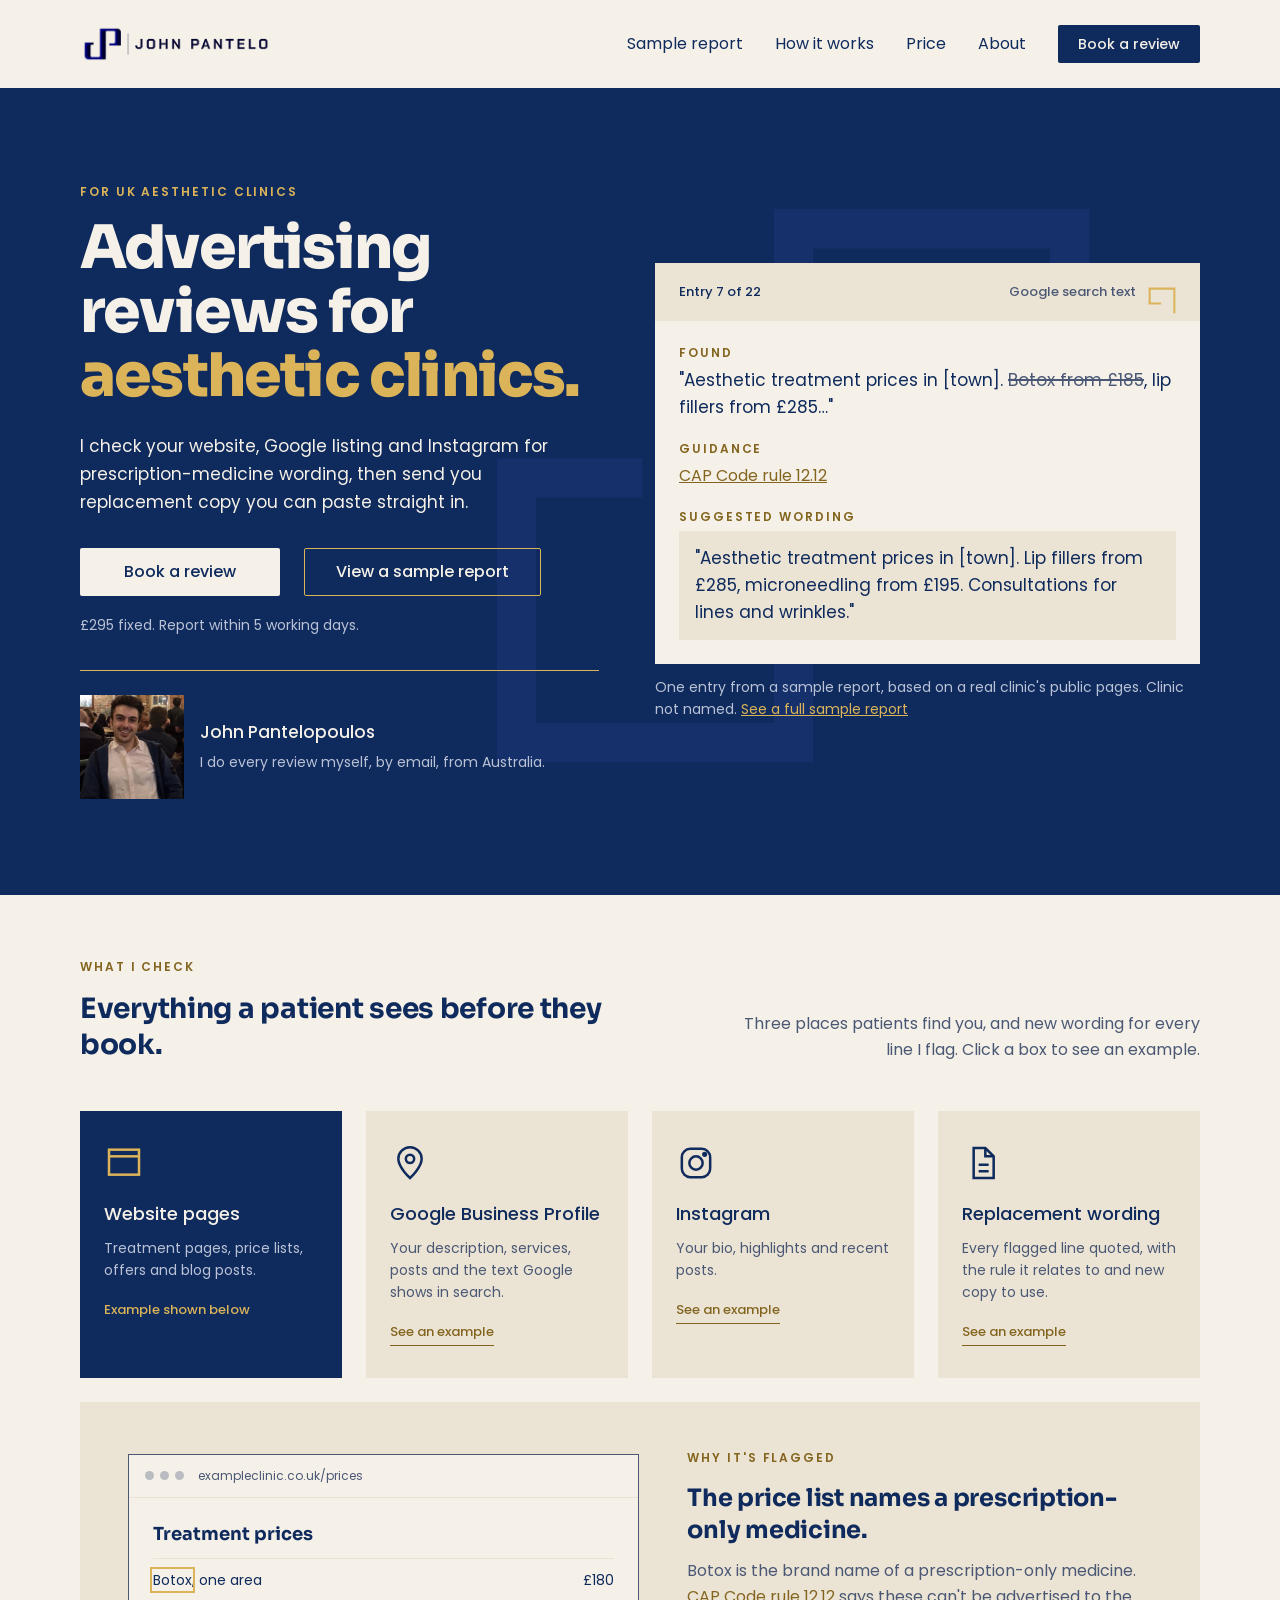
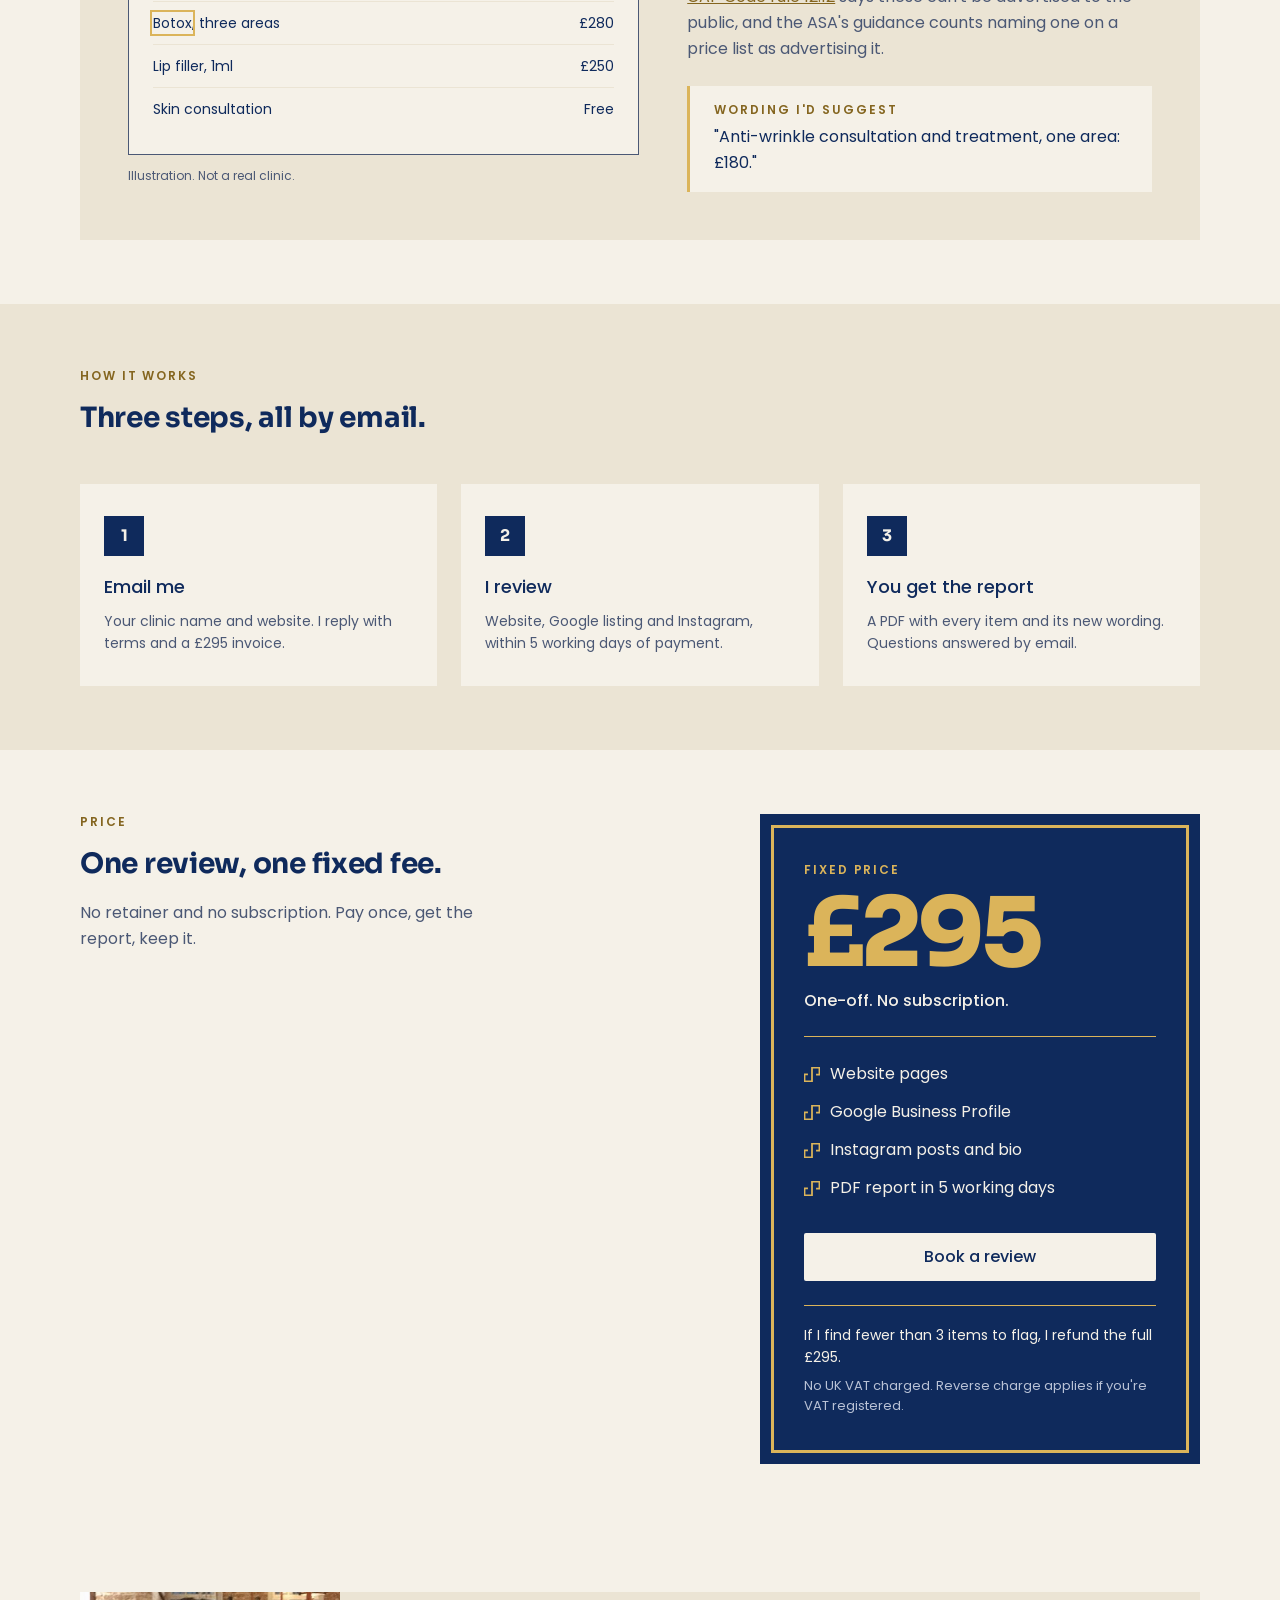
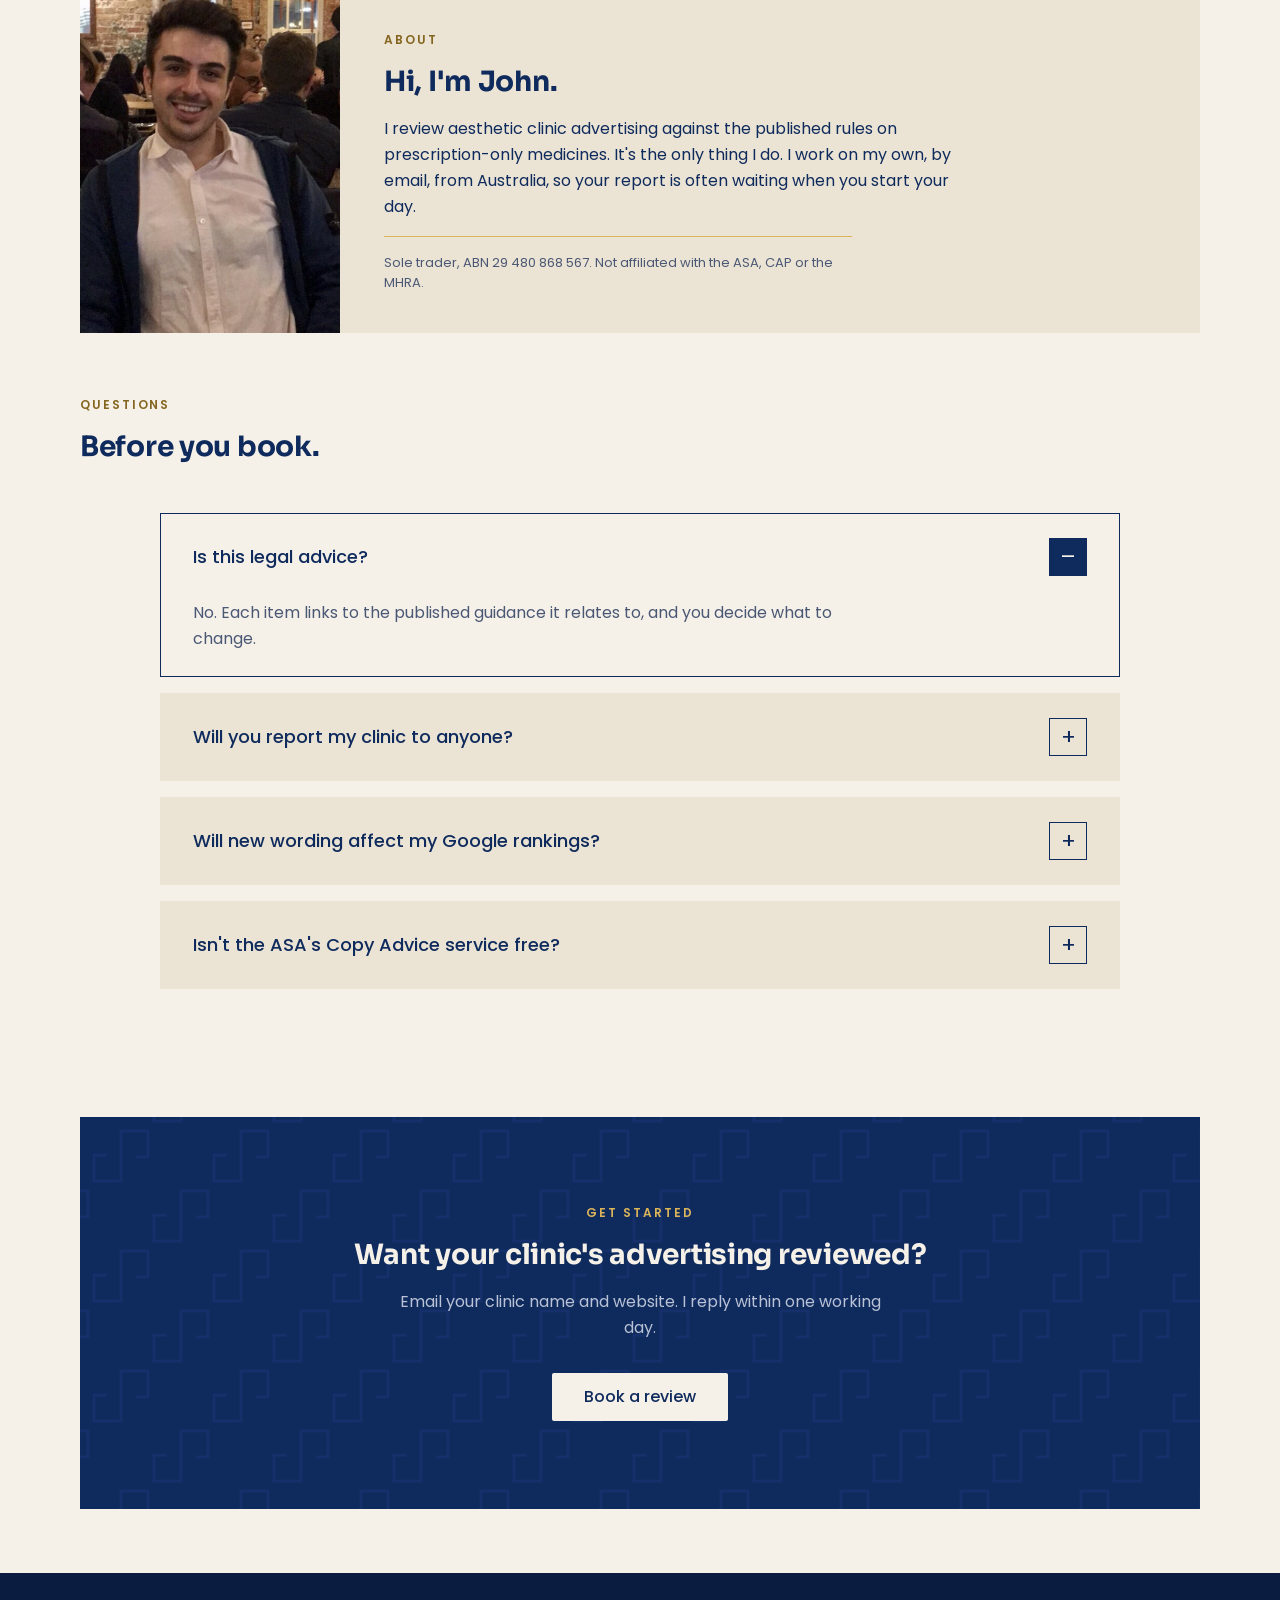
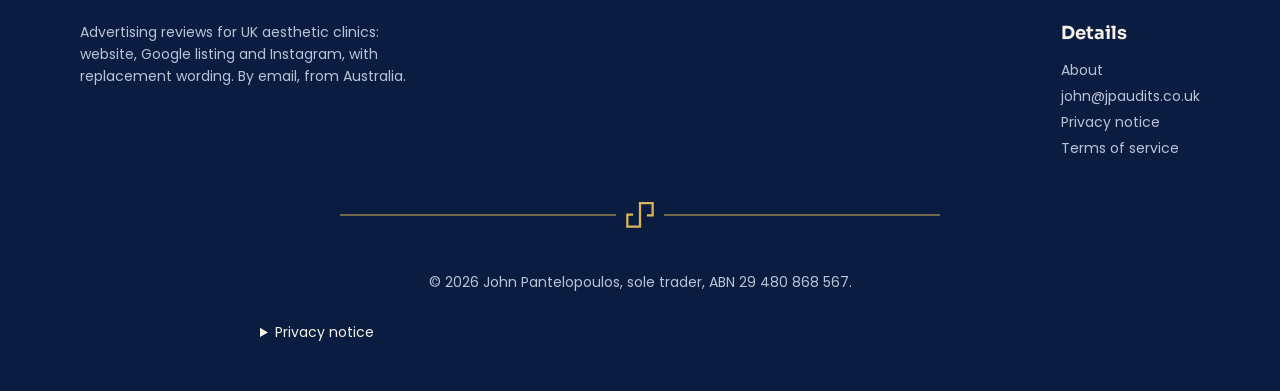
==== commit 1452625e: "Add sample report page and hero button to view it Co-Authored-By: Claude Opus 5.5 <noreply@anthropic" ====
--- a/index.html
+++ b/index.html
@@ -52,6 +52,10 @@
 .hero p.lead { margin: var(--space-6) 0 var(--space-8); font-size: 17px; line-height: 28px; max-width: 30em; }
 .hero .cta { display: flex; flex-wrap: wrap; align-items: center; gap: var(--space-4) var(--space-6); }
 .hero .cta .btn { min-width: 200px; }
+.btn.ghost { background: transparent; color: var(--ink); outline: var(--line-hairline) solid var(--ornament); outline-offset: -1px; }
+.btn.ghost:hover { opacity: 1; outline-width: 2px; outline-offset: -2px; }
+.hero .cta .terms { flex-basis: 100%; }
+.hero .cap a { color: var(--accent); }
 .hero .terms { font-size: 14px; color: var(--ink-muted); }
 .who { display: flex; align-items: center; gap: var(--space-4); margin-top: var(--space-8); padding-top: var(--space-6); border-top: var(--line-hairline) solid var(--ornament); }
 .who img { width: 104px; height: 104px; object-fit: cover; object-position: center 20%; }
@@ -230,13 +234,13 @@
   <div class="top-bar"><div class="wrap">
     <a class="brand" href="#"><img src="public/brand/logo-lockup-transparent.png" alt="John Pantelo" width="1646" height="342"></a>
     <nav class="links" aria-label="Main">
-      <a href="#how">How it works</a><a href="#price">Price</a><a href="#about">About</a>
+      <a href="sample-report.html">Sample report</a><a href="#how">How it works</a><a href="#price">Price</a><a href="#about">About</a>
       <a class="btn" href="mailto:john@jpaudits.co.uk?subject=Advertising%20review&amp;body=Clinic%20name%3A%0AWebsite%3A%0A">Book a review</a>
     </nav>
     <details class="menu">
       <summary aria-label="Menu"><svg viewBox="0 0 24 24" fill="none" stroke="currentColor" stroke-width="1.6"><path d="M3 6h18M3 12h18M3 18h18"/></svg></summary>
       <nav aria-label="Main">
-        <a href="#how">How it works</a><a href="#price">Price</a><a href="#about">About</a><a href="#faq">Questions</a>
+        <a href="sample-report.html">Sample report</a><a href="#how">How it works</a><a href="#price">Price</a><a href="#about">About</a><a href="#faq">Questions</a>
       </nav>
     </details>
   </div></div>
@@ -252,6 +256,7 @@
           <p class="lead">I check your website, Google listing and Instagram for prescription-medicine wording, then send you replacement copy you can paste straight in.</p>
           <div class="cta">
             <a class="btn" href="mailto:john@jpaudits.co.uk?subject=Advertising%20review&amp;body=Clinic%20name%3A%0AWebsite%3A%0A">Book a review</a>
+            <a class="btn ghost" href="sample-report.html">View a sample report</a>
             <span class="terms">£295 fixed. Report within 5 working days.</span>
           </div>
           <div class="who">
@@ -271,7 +276,7 @@
               <p class="q fix">"Aesthetic treatment prices in [town]. Lip fillers from £285, microneedling from £195. Consultations for lines and wrinkles."</p>
             </div>
           </article>
-          <p class="cap">One entry from a sample report, based on a real clinic's public pages. Clinic not named.</p>
+          <p class="cap">One entry from a sample report, based on a real clinic's public pages. Clinic not named. <a href="sample-report.html">See a full sample report</a></p>
         </div>
       </div>
     </div>
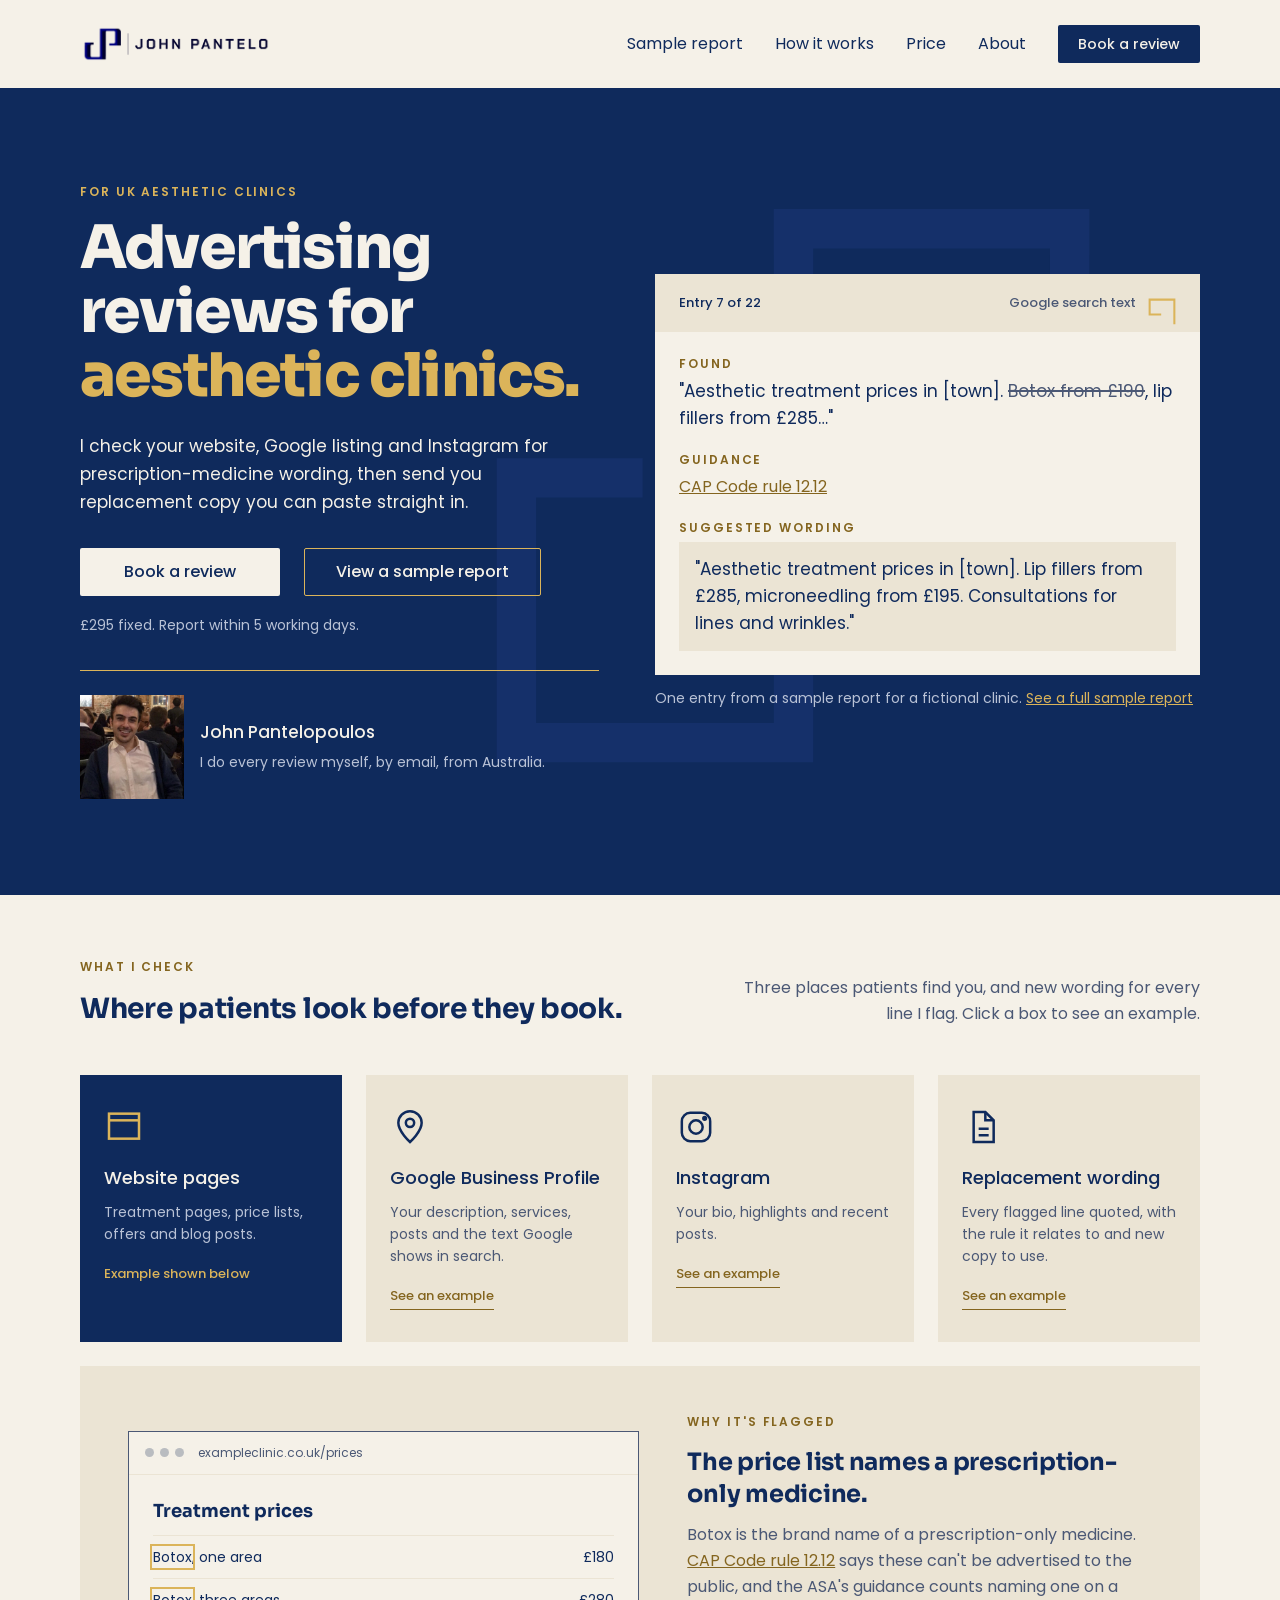
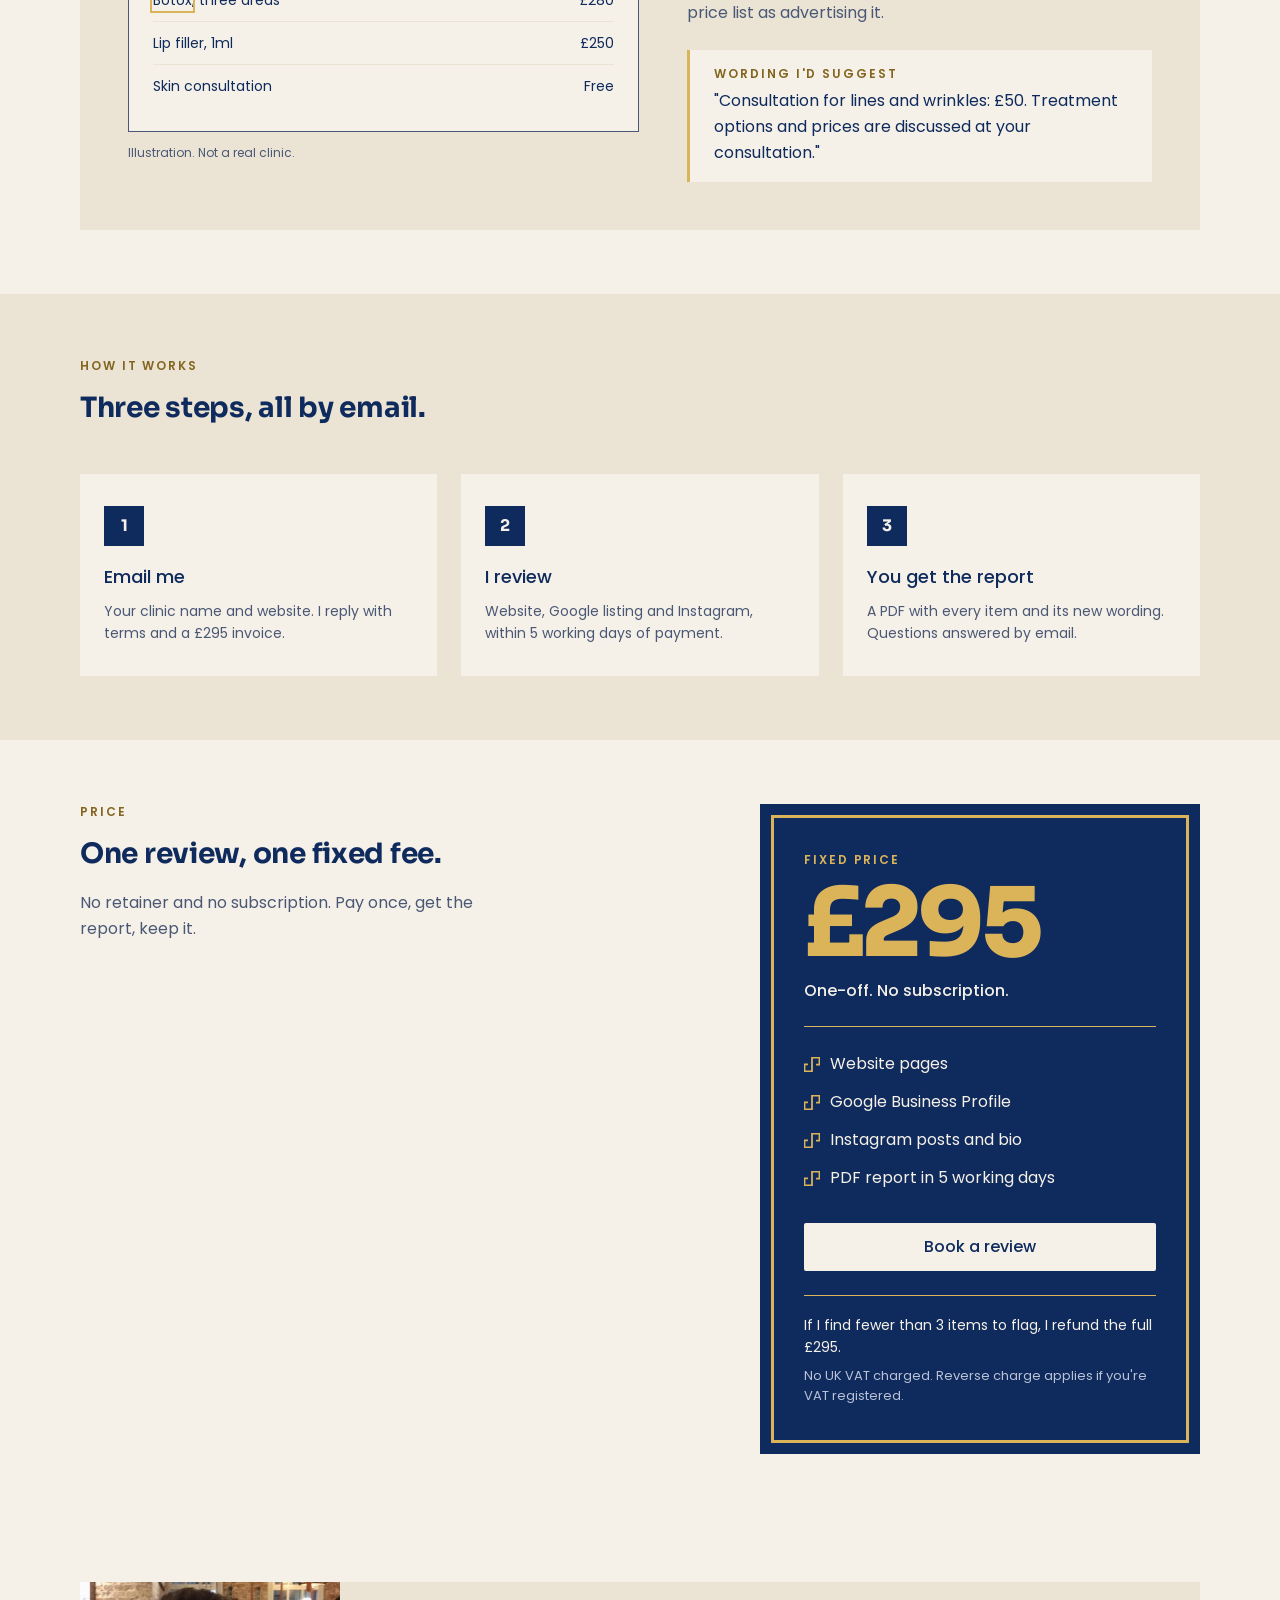
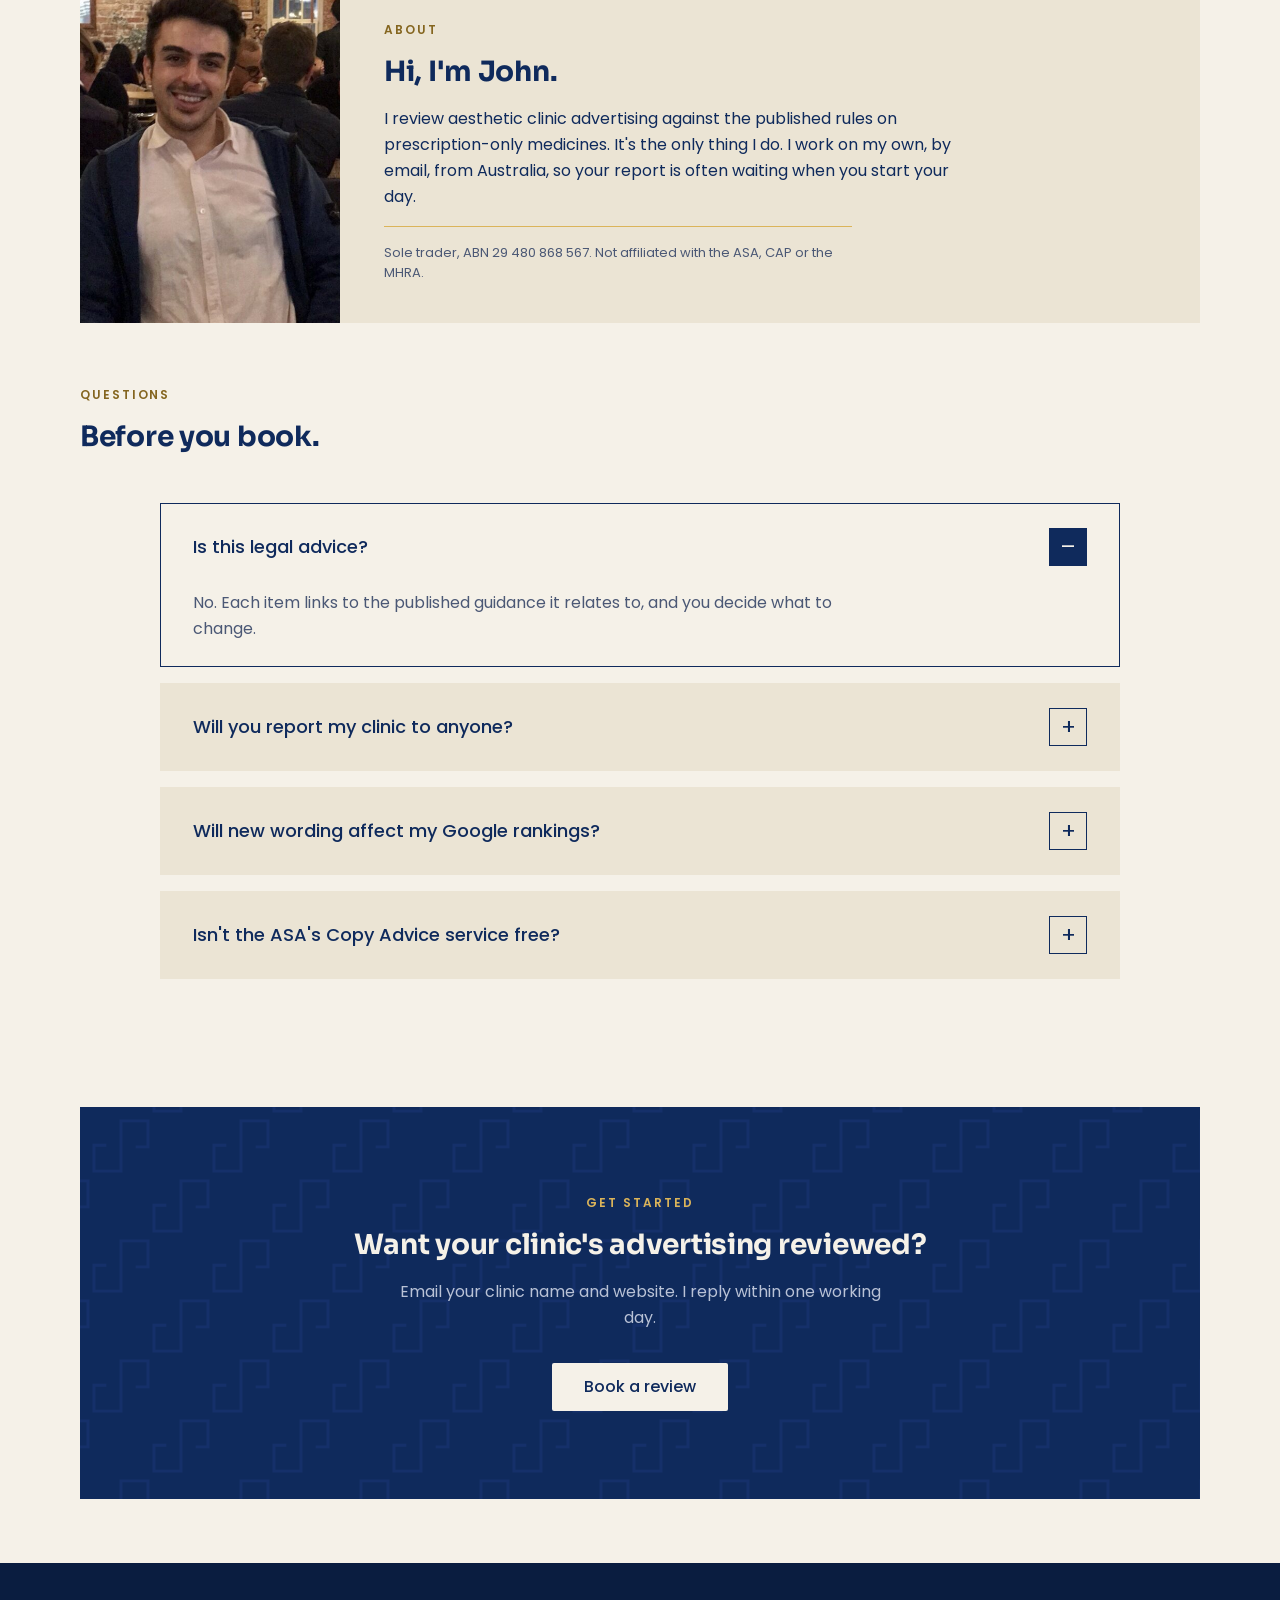
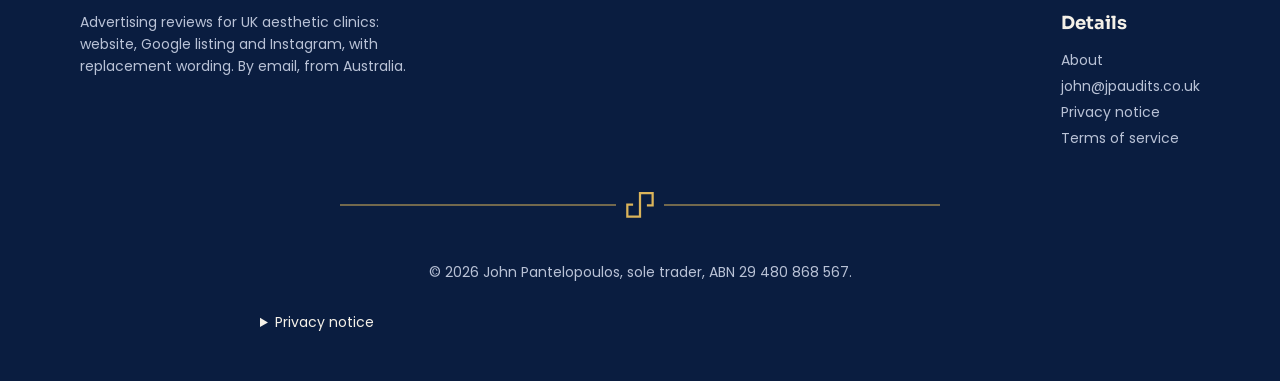
==== commit 7e574faf: "Fix wording flagged in legal review Co-Authored-By: Claude Opus 5.5 <noreply@anthropic.com> Claude-S" ====
--- a/index.html
+++ b/index.html
@@ -269,14 +269,14 @@
             <header><span>Entry 7 of 22</span><span>Google search text</span></header>
             <div class="b">
               <p class="k">Found</p>
-              <p class="q">"Aesthetic treatment prices in [town]. <del>Botox from £185</del>, lip fillers from £285…"</p>
+              <p class="q">"Aesthetic treatment prices in [town]. <del>Botox from £190</del>, lip fillers from £285…"</p>
               <p class="k">Guidance</p>
               <p><a href="https://www.asa.org.uk/type/non_broadcast/code_section/12.html" target="_blank" rel="noopener">CAP Code rule 12.12</a></p>
               <p class="k">Suggested wording</p>
               <p class="q fix">"Aesthetic treatment prices in [town]. Lip fillers from £285, microneedling from £195. Consultations for lines and wrinkles."</p>
             </div>
           </article>
-          <p class="cap">One entry from a sample report, based on a real clinic's public pages. Clinic not named. <a href="sample-report.html">See a full sample report</a></p>
+          <p class="cap">One entry from a sample report for a fictional clinic. <a href="sample-report.html">See a full sample report</a></p>
         </div>
       </div>
     </div>
@@ -287,7 +287,7 @@
       <div class="head-row">
         <div>
           <span class="eyebrow">What I check</span>
-          <h2>Everything a patient sees before they book.</h2>
+          <h2>Where patients look before they book.</h2>
         </div>
         <p>Three places patients find you, and new wording for every line I flag. Click a box to see an example.</p>
       </div>
@@ -313,7 +313,7 @@
             <span class="eyebrow">Why it's flagged</span>
             <h3>The price list names a prescription-only medicine.</h3>
             <p>Botox is the brand name of a prescription-only medicine. <a href="https://www.asa.org.uk/type/non_broadcast/code_section/12.html" target="_blank" rel="noopener">CAP Code rule 12.12</a> says these can't be advertised to the public, and the ASA's guidance counts naming one on a price list as advertising it.</p>
-            <div class="fixbox"><b>Wording I'd suggest</b>"Anti-wrinkle consultation and treatment, one area: £180."</div>
+            <div class="fixbox"><b>Wording I'd suggest</b>"Consultation for lines and wrinkles: £50. Treatment options and prices are discussed at your consultation."</div>
           </div>
         </section>
         <section class="ex" id="ex-gbp" role="tabpanel" aria-labelledby="tab-gbp" hidden>
@@ -327,7 +327,7 @@
             <span class="eyebrow">Why it's flagged</span>
             <h3>Your Google listing is advertising too.</h3>
             <p>A service called "Botox", or a description that names it, is shown to anyone who searches. The same rule applies there as on your website: <a href="https://www.asa.org.uk/type/non_broadcast/code_section/12.html" target="_blank" rel="noopener">CAP Code rule 12.12</a>.</p>
-            <div class="fixbox"><b>Wording I'd suggest</b>Rename the service "Anti-wrinkle consultation" and describe the treatment, not the medicine.</div>
+            <div class="fixbox"><b>Wording I'd suggest</b>Rename the service "Consultation for lines and wrinkles" and describe the consultation, not the medicine.</div>
           </div>
         </section>
         <section class="ex" id="ex-ig" role="tabpanel" aria-labelledby="tab-ig" hidden>
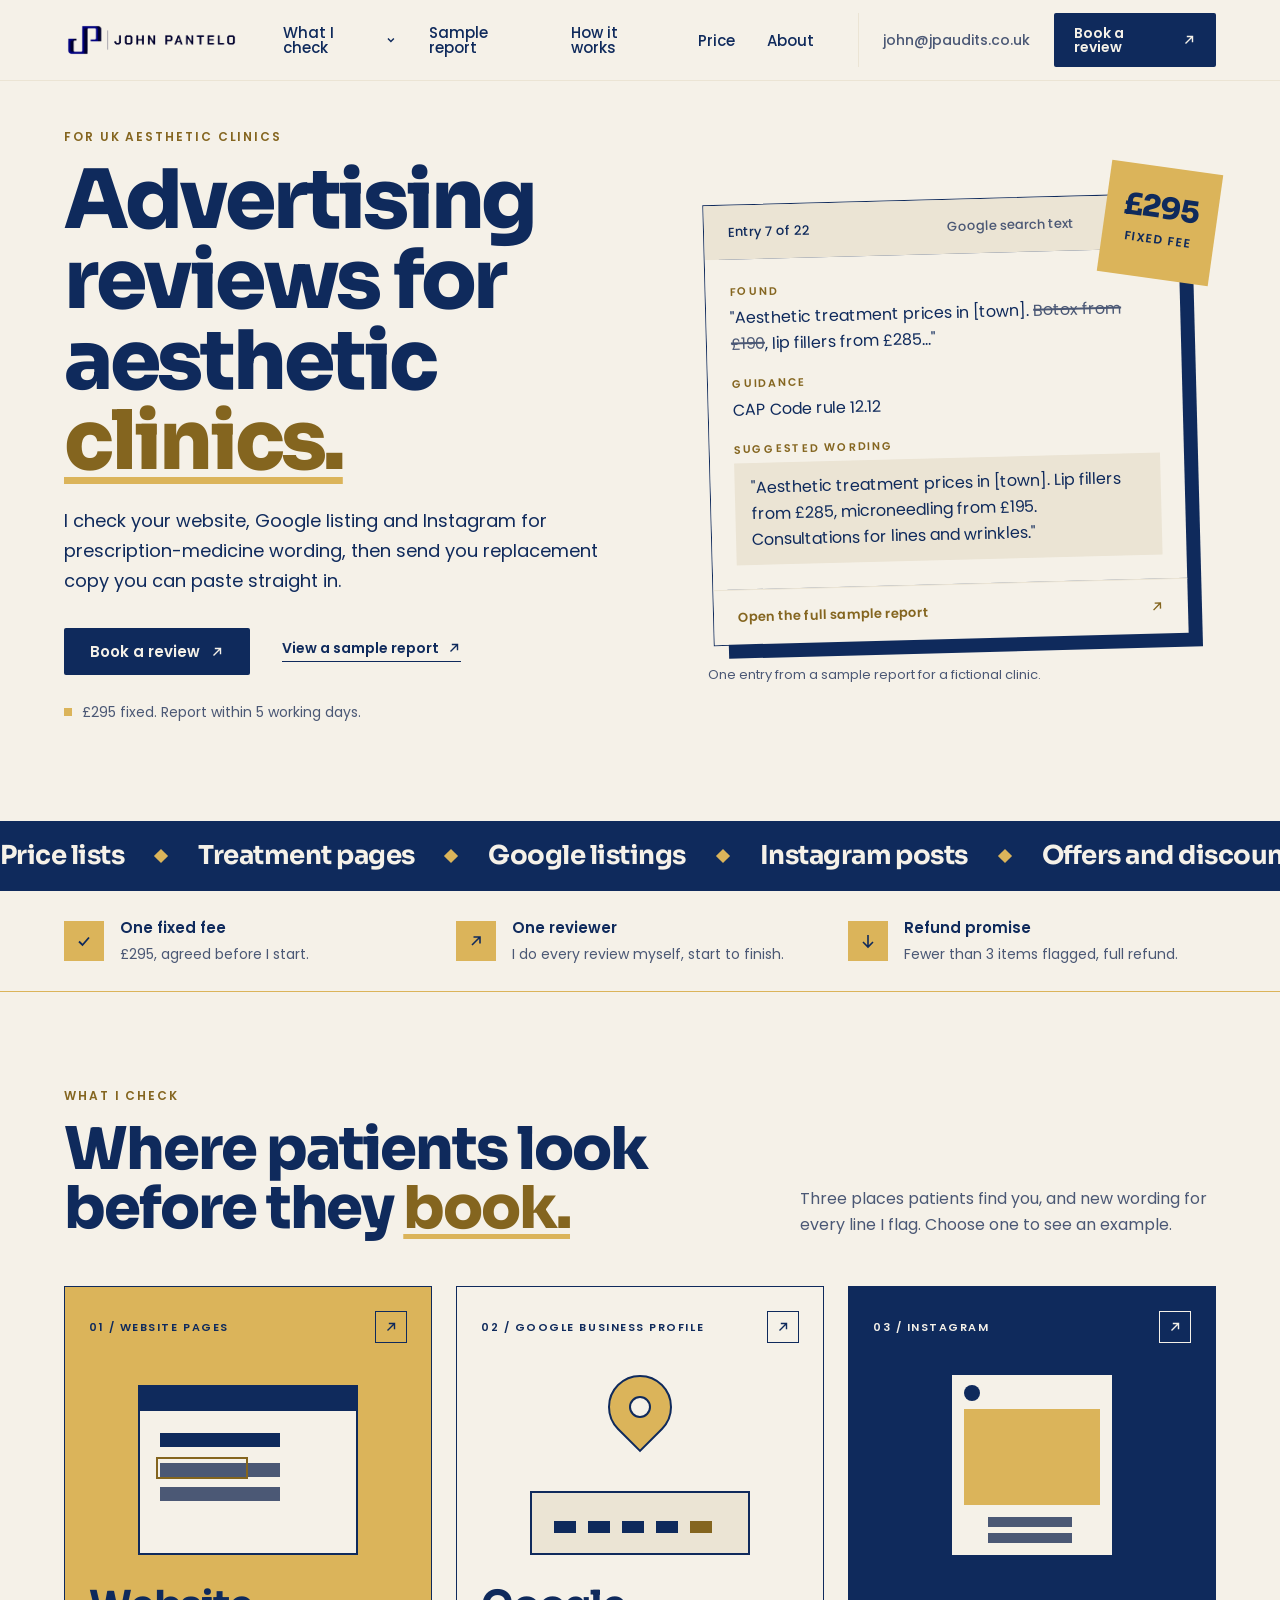
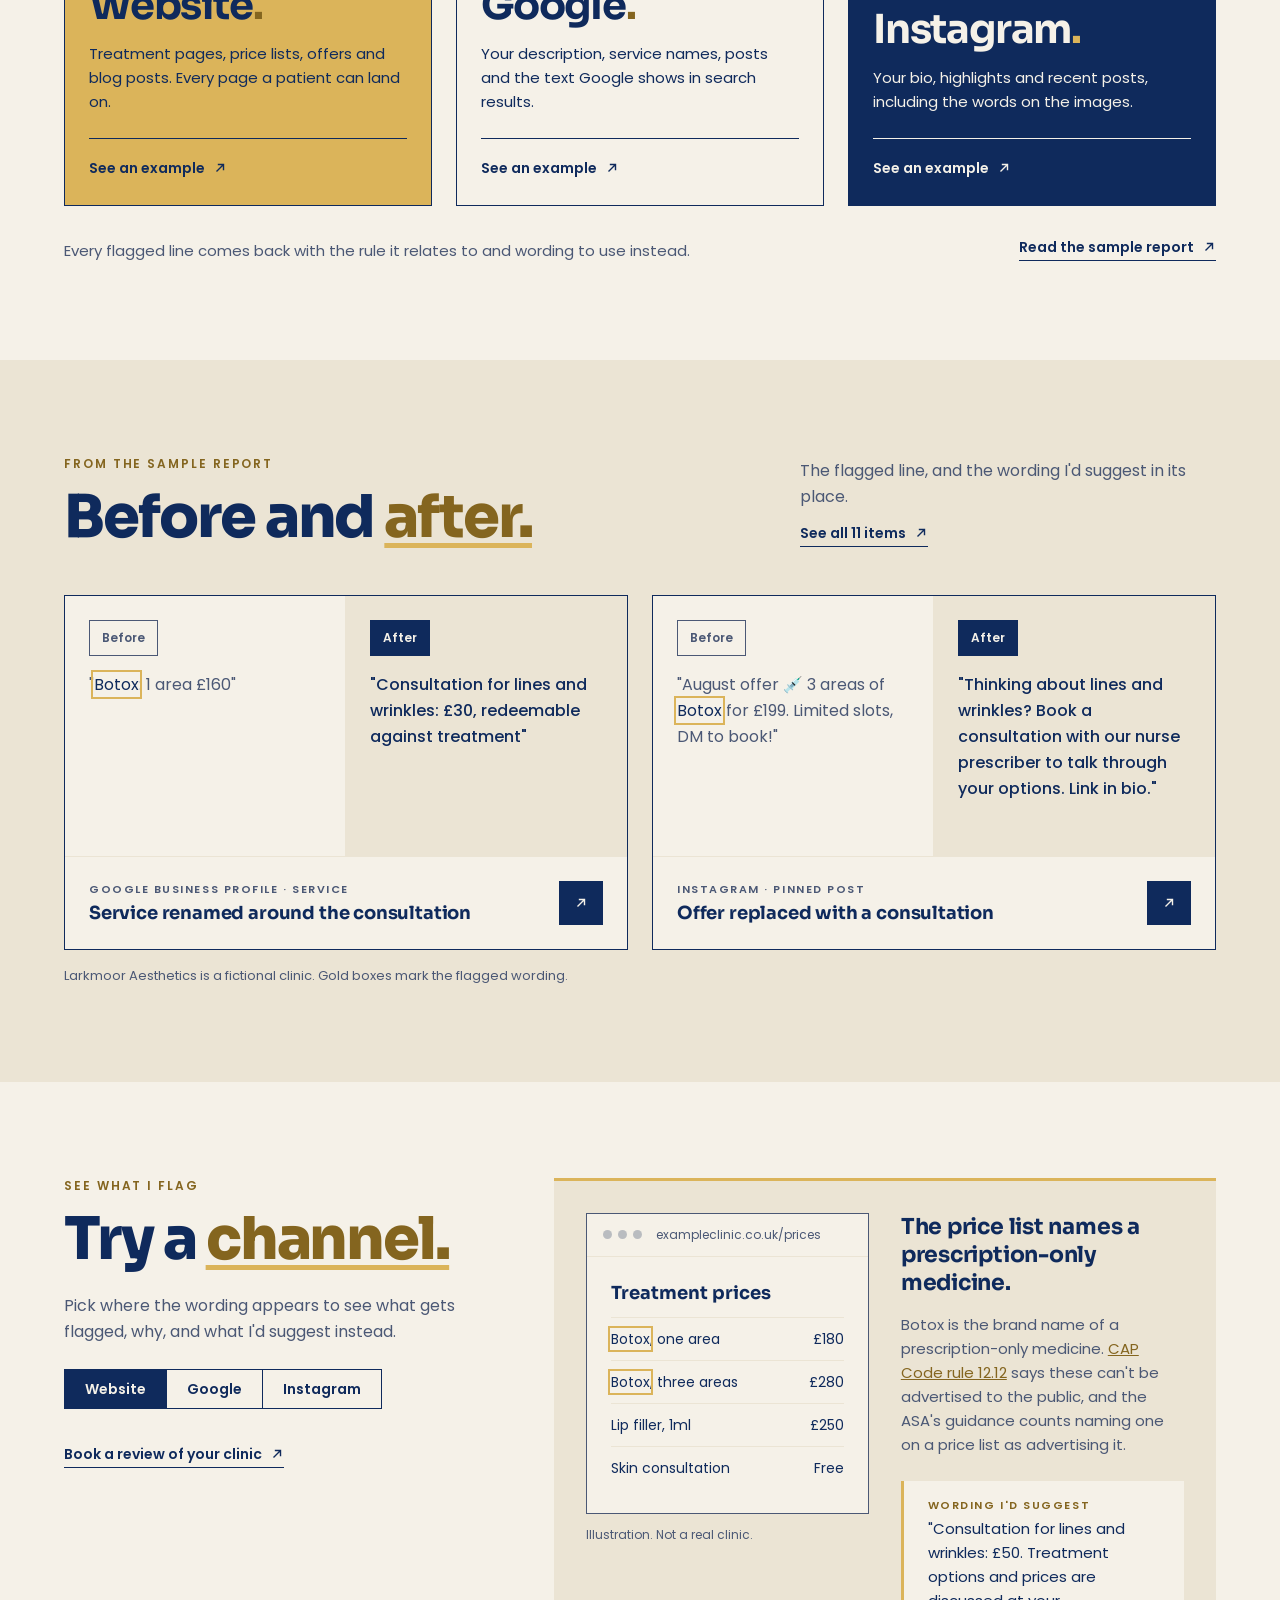
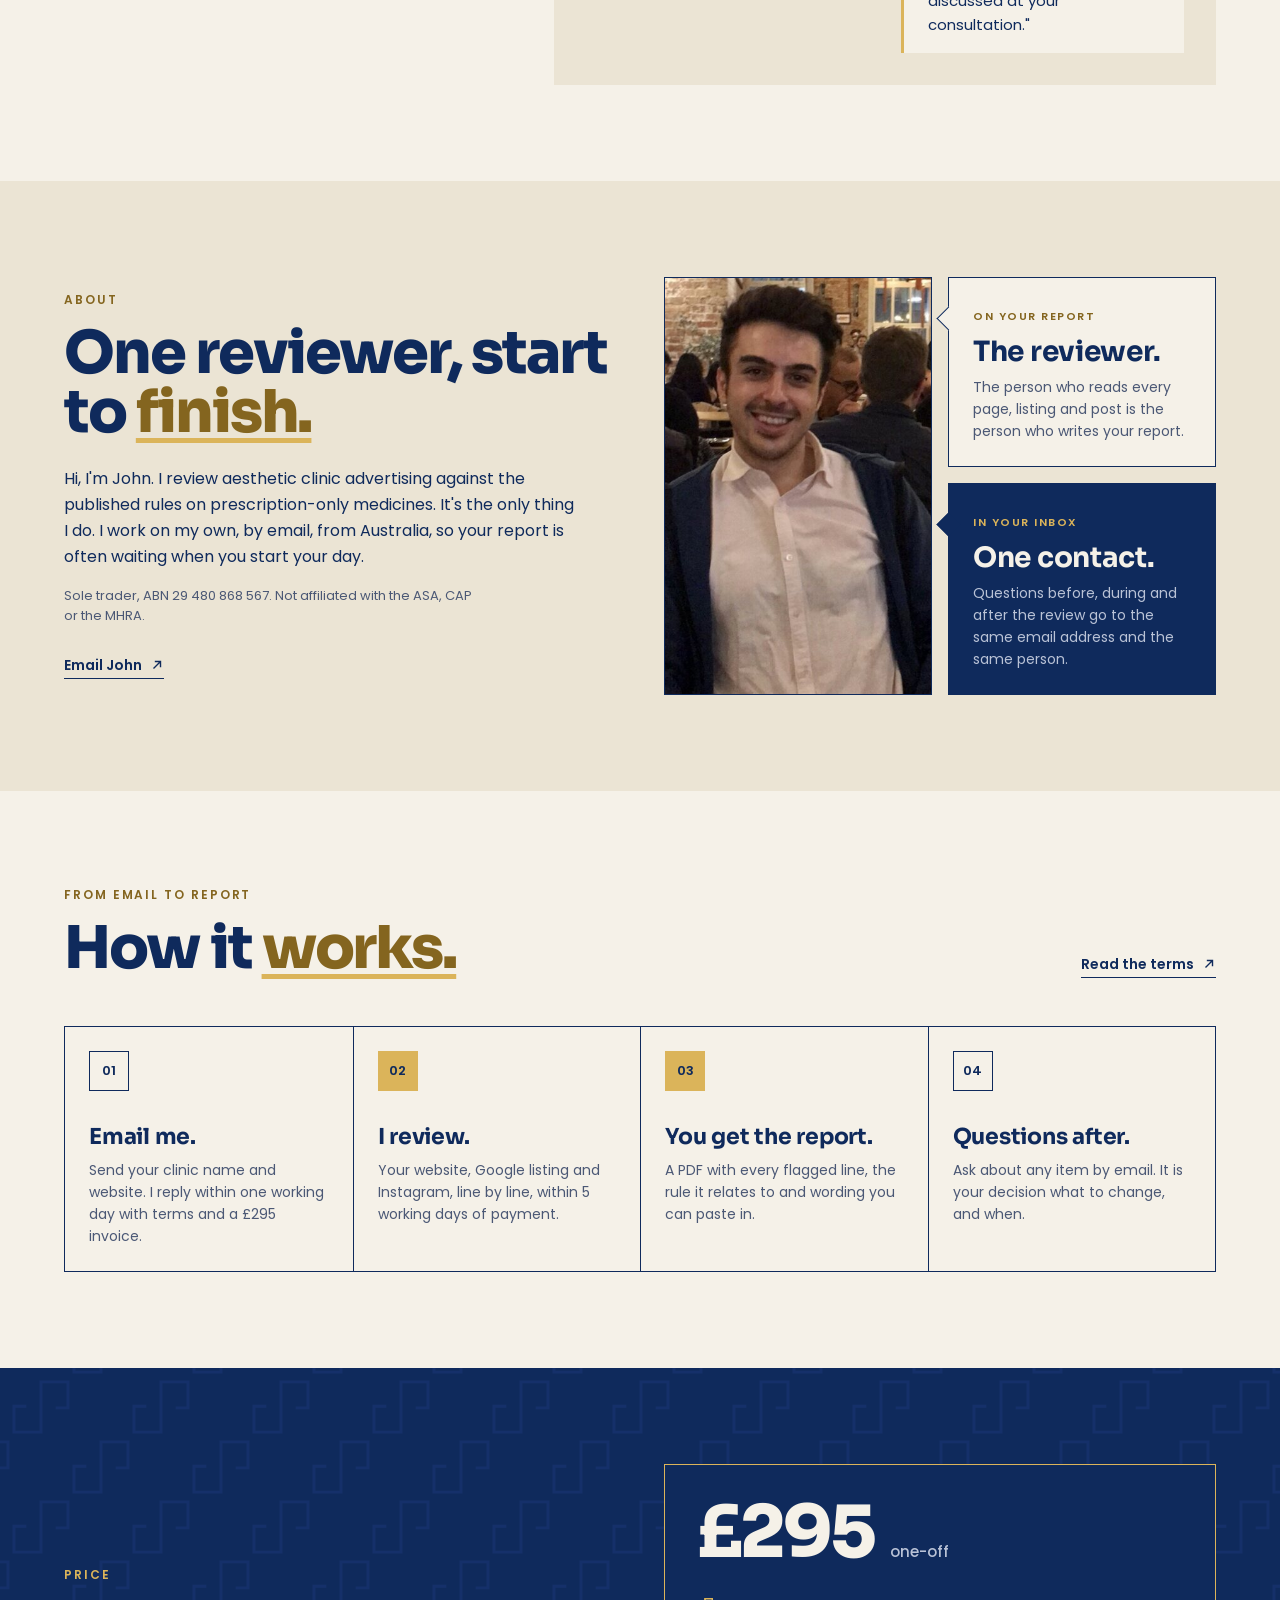
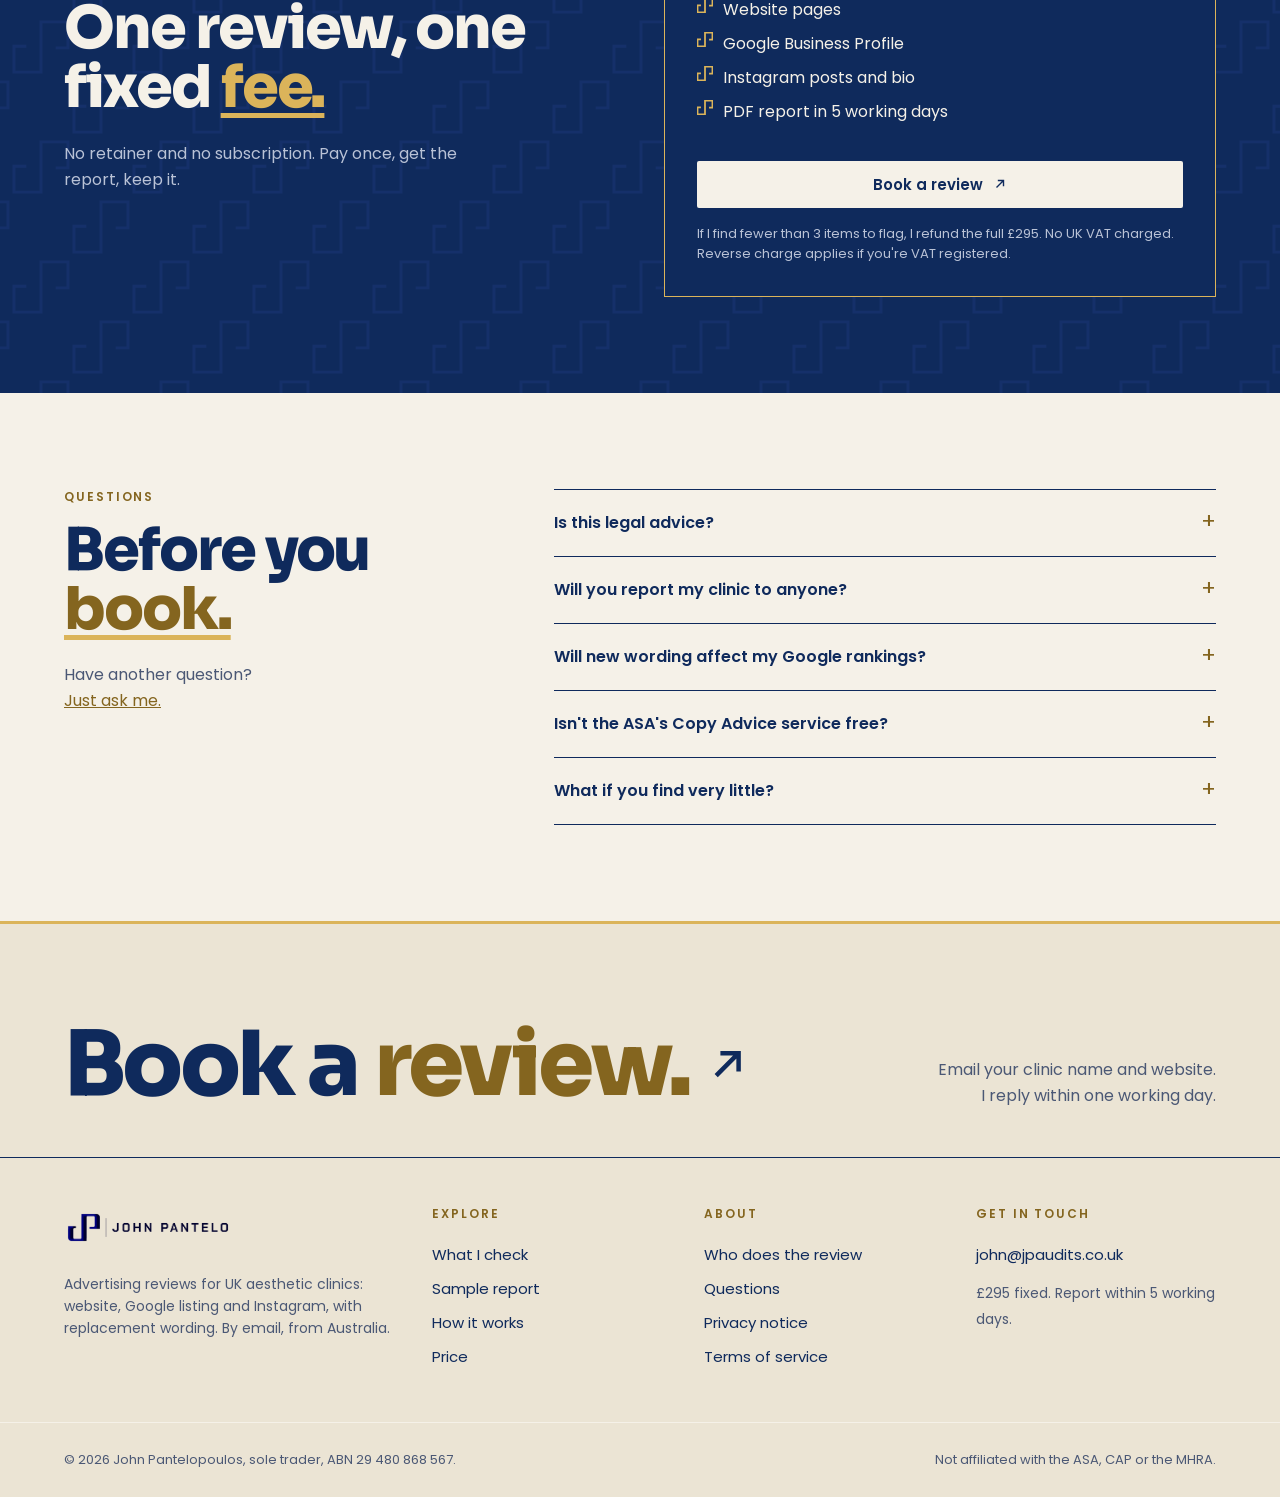
==== commit ece9afce: "Redesign homepage on the Hi Painter template layout; privacy notice moves to its own page Built with" ====
--- a/index.html
+++ b/index.html
@@ -1,506 +1,2 @@
-<!doctype html><html lang="en-GB"><head><meta charset="utf-8"><meta name="viewport" content="width=device-width, initial-scale=1"><meta name="color-scheme" content="light">
-<title>John Pantelopoulos Reviews</title>
-<meta name="claude:viewport-fit-sides" content="cover">
-<meta name="description" content="Advertising reviews for UK aesthetic clinics. Your website, Google listing and Instagram checked for prescription-medicine wording, with replacement copy. £295 fixed.">
-<link rel="icon" type="image/png" href="public/brand/logo-mark.png">
-<link rel="preconnect" href="https://fonts.googleapis.com">
-<link rel="preconnect" href="https://fonts.gstatic.com" crossorigin>
-<link href="https://fonts.googleapis.com/css2?family=Sora:wght@700;800&family=Poppins:wght@400;500;600&display=swap" rel="stylesheet">
-<link rel="stylesheet" href="public/brand/tokens.css?v=25">
-<style>
-/* Layout only. Colours, fonts, spacing and graphics come from public/brand/tokens.css. */
-* { box-sizing: border-box; }
-html { -webkit-text-size-adjust: 100%; scroll-behavior: smooth; }
-@media (prefers-reduced-motion: reduce) { html { scroll-behavior: auto; } }
-body { margin: 0; background: var(--surface); color: var(--ink); font: 400 16px/26px var(--font-sans); }
-img { max-width: 100%; height: auto; display: block; }
-a { color: inherit; }
-:focus-visible { outline: 2px solid var(--ornament); outline-offset: 3px; }
-.wrap { max-width: 1280px; margin: 0 auto; padding: 0 var(--space-4); }
-@media (min-width: 900px) { .wrap { padding: 0 80px; } }
-h1, h2, h3 { margin: 0; color: var(--ink); }
-h1 { font: 800 60px/64px var(--font-display); letter-spacing: -0.03em; }
-h1 em { font-style: normal; color: var(--accent); }
-h2 { font: 700 28px/36px var(--font-display); letter-spacing: -0.01em; }
-h3 { font: 500 18px/26px var(--font-sans); }
-p { margin: 0; }
-section { padding: calc(var(--space-12) + var(--space-4)) 0; }
-.eyebrow { display: block; font: 600 12px/16px var(--font-sans); letter-spacing: 0.16em; text-transform: uppercase; color: var(--accent); margin-bottom: var(--space-4); }
-.btn { display: inline-flex; align-items: center; justify-content: center; font: 500 16px/1 var(--font-sans); text-decoration: none; padding: var(--space-4) var(--space-8); background: var(--block); color: var(--surface); border-radius: var(--radius-sm); }
-.btn:hover { opacity: .9; }
-.head-row { display: flex; justify-content: space-between; align-items: end; gap: var(--space-8); margin-bottom: var(--space-12); }
-.head-row > p { max-width: 30em; text-align: right; color: var(--ink-muted); }
-
-/* header */
-.top { position: sticky; top: 0; z-index: 5; }
-.top-bar { background: var(--surface); }
-.top .wrap { display: flex; align-items: center; justify-content: space-between; height: 88px; }
-.brand img { width: 192px; }
-.links { display: flex; align-items: center; gap: var(--space-8); font-size: 16px; }
-.links a { text-decoration: none; color: var(--ink); }
-.links .btn { padding: 12px 20px; font-size: 14px; color: var(--surface); }
-.menu { display: none; position: relative; }
-.menu summary { list-style: none; cursor: pointer; padding: var(--space-2); color: var(--ink); }
-.menu summary::-webkit-details-marker { display: none; }
-.menu summary svg { width: 28px; height: 28px; display: block; }
-.menu nav { position: absolute; right: 0; top: 52px; background: var(--surface); border: var(--line-hairline) solid var(--ornament); min-width: 210px; padding: var(--space-2) 0; }
-.menu nav a { display: block; padding: 12px 20px; text-decoration: none; color: var(--ink); font-size: 15px; }
-
-/* hero */
-.hero { padding: 0; background: var(--surface) url("public/brand/hero-navy.svg") right center / cover no-repeat; }
-.hero .panel { display: grid; grid-template-columns: 1fr 1.05fr; gap: 56px; align-items: center; padding: var(--space-24) 0; }
-.hero p.lead { margin: var(--space-6) 0 var(--space-8); font-size: 17px; line-height: 28px; max-width: 30em; }
-.hero .cta { display: flex; flex-wrap: wrap; align-items: center; gap: var(--space-4) var(--space-6); }
-.hero .cta .btn { min-width: 200px; }
-.btn.ghost { background: transparent; color: var(--ink); outline: var(--line-hairline) solid var(--ornament); outline-offset: -1px; }
-.btn.ghost:hover { opacity: 1; outline-width: 2px; outline-offset: -2px; }
-.hero .cta .terms { flex-basis: 100%; }
-.hero .cap a { color: var(--accent); }
-.hero .terms { font-size: 14px; color: var(--ink-muted); }
-.who { display: flex; align-items: center; gap: var(--space-4); margin-top: var(--space-8); padding-top: var(--space-6); border-top: var(--line-hairline) solid var(--ornament); }
-.who img { width: 104px; height: 104px; object-fit: cover; object-position: center 20%; }
-.who b { display: block; font-weight: 500; font-size: 17px; margin-bottom: var(--space-1); }
-.who span { font-size: 14px; color: var(--ink-muted); }
-.hero .cap { font-size: 14px; line-height: 22px; color: var(--ink-muted); margin-top: 12px; }
-
-/* sample report entry (cream card, used in the hero) */
-.entry { position: relative; background: var(--cream-50); color: var(--navy-900); }
-.entry::before { content: ""; position: absolute; top: var(--space-6); right: var(--space-6); width: 28px; height: 28px; background: url("public/brand/corner-gold.svg") center / contain no-repeat; transform: scaleX(-1); }
-.entry header { display: flex; gap: var(--space-4); padding: var(--space-4) var(--space-6); background: var(--cream-200); font-size: 13px; font-weight: 500; }
-.entry header span:last-child { margin-right: 40px; margin-left: auto; color: var(--slate-600); }
-.entry .b { padding: var(--space-6); }
-.entry .k { font: 600 12px/16px var(--font-sans); letter-spacing: 0.16em; text-transform: uppercase; color: var(--gold-700); margin: 20px 0 6px; }
-.entry .k:first-child { margin-top: 0; }
-.entry .q { font-size: 17px; line-height: 27px; color: var(--navy-900); }
-.entry del { text-decoration-thickness: 2px; color: var(--slate-600); }
-.entry .fix { background: var(--cream-200); padding: 14px var(--space-4); }
-.entry a { color: var(--gold-700); }
-
-/* what's checked */
-.tiles { display: grid; grid-template-columns: repeat(4, 1fr); gap: var(--space-6); list-style: none; margin: 0; padding: 0; }
-.tile { display: flex; flex-direction: column; align-items: flex-start; justify-content: flex-start; width: 100%; text-align: left; font: inherit; color: var(--ink); border: 0; border-radius: var(--radius-none); cursor: pointer; padding: var(--space-8) var(--space-6); background: var(--surface-alt); }
-.tile h3 { color: var(--ink); }
-.tile:hover:not(.theme-dark) { outline: var(--line-hairline) solid var(--ink); outline-offset: -1px; }
-.tile:focus-visible { outline: 2px solid var(--ornament); outline-offset: 3px; }
-.tiles svg { width: 40px; height: 40px; color: var(--ink); margin-bottom: 18px; }
-.tile.theme-dark { background: var(--surface); }
-.tile.theme-dark svg { color: var(--accent); }
-.tile .see { display: inline-block; margin-top: var(--space-4); font-size: 13px; font-weight: 500; color: var(--accent); border-bottom: var(--line-hairline) solid currentColor; }
-.tile .showing { display: none; margin-top: var(--space-4); font-size: 13px; font-weight: 500; color: var(--accent); }
-.tile.theme-dark .see { display: none; }
-.tile.theme-dark .showing { display: inline-block; }
-/* example panel */
-.demo { scroll-margin-top: 88px; margin-top: var(--space-6); background: var(--surface-alt); padding: var(--space-12); }
-.ex { display: grid; grid-template-columns: 1.1fr 1fr; gap: var(--space-12); align-items: center; padding: 0; }
-.ex[hidden] { display: none; }
-.shot { margin: 0; }
-.shot figcaption { font-size: 12px; color: var(--ink-muted); margin-top: var(--space-2); }
-.shot mark { background: none; color: inherit; outline: 2px solid var(--gold-500); outline-offset: 1px; }
-.browser, .listing, .post, .rep { background: var(--cream-50); border: var(--line-hairline) solid var(--slate-600); font-size: 14px; line-height: 22px; color: var(--navy-900); }
-.browser .bar { display: flex; align-items: center; gap: 6px; padding: 10px var(--space-4); background: var(--cream-50); border-bottom: var(--line-hairline) solid var(--cream-200); }
-.browser .bar i { width: 9px; height: 9px; background: var(--slate-600); opacity: .35; border-radius: 50%; }
-.browser .bar span { margin-left: var(--space-2); font-size: 12px; color: var(--slate-600); }
-.browser .page { padding: var(--space-6); }
-.ph { display: block; font: 700 18px/24px var(--font-display); margin-bottom: 12px; }
-.row { display: flex; justify-content: space-between; padding: 10px 0; border-top: var(--line-hairline) solid var(--cream-200); }
-.listing { padding: var(--space-6); }
-.ln { display: block; font: 700 20px/26px var(--font-display); }
-.lm { font-size: 13px; color: var(--slate-600); }
-.lk { font: 600 12px/16px var(--font-sans); letter-spacing: 0.12em; text-transform: uppercase; color: var(--slate-600); margin: 18px 0 8px; }
-.chips { display: flex; flex-wrap: wrap; gap: var(--space-2); }
-.chips span { padding: 4px 12px; border: var(--line-hairline) solid var(--cream-200); background: var(--surface); }
-.post { max-width: 360px; }
-.ph2 { padding: 10px var(--space-4); font-size: 13px; }
-.post .img { aspect-ratio: 1 / 0.6; display: grid; place-items: center; background: var(--navy-900); color: var(--cream-50); text-align: center; font: 800 26px/32px var(--font-display); }
-.post .img mark { outline-color: var(--gold-500); }
-.post p { padding: 12px var(--space-4); font-size: 13px; line-height: 20px; }
-.rh { display: flex; justify-content: space-between; padding: 12px var(--space-6); background: var(--cream-200); font-size: 13px; font-weight: 500; }
-.rh span:last-child { color: var(--slate-600); }
-.rb { padding: var(--space-6); }
-.rk { font: 600 12px/16px var(--font-sans); letter-spacing: 0.16em; text-transform: uppercase; color: var(--gold-700); margin: 16px 0 4px; }
-.rk:first-child { margin-top: 0; }
-.rb del { text-decoration-thickness: 2px; color: var(--slate-600); }
-.rf { background: var(--cream-200); padding: 12px var(--space-4); }
-.why h3 { font: 700 24px/32px var(--font-display); letter-spacing: -0.01em; color: var(--ink); margin: 0 0 12px; }
-.why p { color: var(--ink-muted); }
-.why a { color: var(--accent); }
-.fixbox { margin-top: var(--space-6); padding: var(--space-4) var(--space-6); background: var(--surface); border-left: var(--line-frame) solid var(--ornament); }
-.fixbox b { display: block; font: 600 12px/16px var(--font-sans); letter-spacing: 0.16em; text-transform: uppercase; color: var(--accent); margin-bottom: 6px; }
-.tiles p { font-size: 14px; line-height: 22px; color: var(--ink-muted); margin-top: 10px; }
-
-/* how it works */
-.how { background: var(--surface-alt); }
-.steps { list-style: none; margin: 0; padding: 0; display: grid; grid-template-columns: repeat(3, 1fr); gap: var(--space-6); counter-reset: s; }
-.steps li { counter-increment: s; padding: var(--space-8) var(--space-6); background: var(--surface); }
-.steps li::before { content: counter(s); display: grid; place-items: center; width: 40px; height: 40px; background: var(--block); color: var(--surface); font: 700 16px/1 var(--font-display); margin-bottom: 18px; }
-.steps p { font-size: 14px; line-height: 22px; color: var(--ink-muted); margin-top: 10px; }
-
-/* price */
-.price .grid { display: grid; grid-template-columns: 1fr 440px; gap: 64px; align-items: start; }
-.price .head p { margin-top: 18px; max-width: 28em; color: var(--ink-muted); }
-.price .box { padding: 48px 44px; outline: var(--line-frame) solid var(--ornament); outline-offset: -14px; }
-.amt-label { display: block; margin-bottom: var(--space-2); }
-.amt-big { font: 800 96px/1 var(--font-display); letter-spacing: -0.04em; color: var(--accent); padding-bottom: var(--space-6); border-bottom: var(--line-hairline) solid var(--ornament); }
-.amt-big small { display: block; margin-top: var(--space-2); font: 500 16px/1.4 var(--font-sans); letter-spacing: 0; color: var(--ink); }
-.price ul { margin: var(--space-6) 0 var(--space-8); display: grid; gap: 12px; }
-.price .btn { width: 100%; }
-.price .g { font-size: 14px; line-height: 22px; margin-top: var(--space-6); padding-top: 18px; border-top: var(--line-hairline) solid var(--ornament); }
-.price .small { font-size: 13px; line-height: 20px; color: var(--ink-muted); margin-top: var(--space-2); }
-
-/* about */
-.about .card { display: grid; grid-template-columns: 260px 1fr; background: var(--surface-alt); }
-.about img { width: 100%; height: 100%; object-fit: cover; }
-.about .txt { padding: 40px 44px; }
-.about .txt p { margin-top: var(--space-4); max-width: 36em; }
-.about .id { font-size: 13px; line-height: 20px; color: var(--ink-muted); padding-top: var(--space-4); border-top: var(--line-hairline) solid var(--ornament); }
-
-/* faq */
-.faq { padding-top: 0; }
-.faq .list { max-width: 960px; margin: 0 auto; display: grid; gap: var(--space-4); }
-.faq details { background: var(--surface-alt); border: var(--line-hairline) solid transparent; }
-.faq details[open] { border-color: var(--ink); background: var(--surface); }
-.faq summary { cursor: pointer; padding: var(--space-6) var(--space-8); font-weight: 500; font-size: 18px; list-style: none; display: flex; justify-content: space-between; align-items: center; gap: var(--space-4); }
-.faq summary::-webkit-details-marker { display: none; }
-.faq summary::after { content: "+"; flex: none; display: grid; place-items: center; width: 36px; height: 36px; border: var(--line-hairline) solid var(--ink); font: 400 22px/1 var(--font-sans); }
-.faq details[open] summary::after { content: "–"; background: var(--block); color: var(--surface); }
-.faq details p { padding: 0 var(--space-8) var(--space-6); max-width: 46em; color: var(--ink-muted); }
-
-/* close */
-.close .panel { text-align: center; padding: 88px var(--space-6); }
-.close p { margin: var(--space-4) auto var(--space-8); max-width: 32em; color: var(--ink-muted); }
-
-/* footer */
-.foot { font-size: 14px; line-height: 22px; padding: var(--space-12) 0; color: var(--ink-muted); }
-.foot .cols { display: flex; justify-content: space-between; gap: 40px; align-items: start; padding-bottom: var(--space-8); }
-.foot .cols > p { max-width: 24em; }
-.foot h4 { font: 700 18px/24px var(--font-display); color: var(--ink); margin: 0 0 14px; }
-.foot nav a { display: block; text-decoration: none; margin-top: var(--space-1); }
-.foot nav a:hover { color: var(--ink); }
-.foot .ds-divider { margin: 0 auto var(--space-8); }
-.foot .base { text-align: center; }
-.foot details { margin-top: 28px; max-width: 760px; margin-left: auto; margin-right: auto; }
-.foot summary { cursor: pointer; color: var(--ink); }
-.foot details h3 { font-size: 15px; margin: 18px 0 var(--space-1); }
-.foot details p { margin-top: 6px; }
-.foot details a { color: var(--accent); }
-
-@media (max-width: 1000px) {
-  .tiles { grid-template-columns: repeat(2, 1fr); }
-  .ex { grid-template-columns: 1fr; gap: var(--space-8); }
-  .price .grid { grid-template-columns: 1fr 400px; gap: 40px; }
-}
-@media (max-width: 860px) {
-  .links { display: none; }
-  .menu { display: block; }
-  .top .wrap { height: 72px; }
-  .brand img { width: 160px; }
-  section { padding: var(--space-12) 0; }
-  .hero { padding: 0; }
-  .hero .panel { grid-template-columns: 1fr; gap: 36px; padding: var(--space-12) 0; }
-  h1 { font-size: 40px; line-height: 44px; }
-  .hero p.lead { font-size: 16px; line-height: 26px; }
-  .head-row { display: block; margin-bottom: var(--space-8); }
-  .head-row > p { text-align: left; margin-top: 14px; }
-  .price .grid { grid-template-columns: 1fr; gap: var(--space-8); }
-  .price .box { padding: 40px 30px; }
-  .amt-big { font-size: 72px; }
-  .who img { width: 80px; height: 80px; }
-  .steps { grid-template-columns: 1fr; gap: var(--space-4); }
-  .about .card { grid-template-columns: 1fr; }
-  .about img { height: 280px; object-position: center 20%; }
-  .about .txt { padding: 28px var(--space-6); }
-  .faq summary { padding: 20px; font-size: 16px; }
-  .faq details p { padding: 0 20px 20px; }
-  .close .panel { padding: 56px 20px; }
-  .foot { padding-top: 56px; }
-  .foot .cols { display: block; }
-  .foot nav { margin-top: 28px; }
-}
-@media (max-width: 520px) {
-  .tiles { grid-template-columns: repeat(2, 1fr); gap: var(--space-2); }
-  .tile { padding: var(--space-4); }
-  .tile p { display: none; }
-  .tile .see, .tile .showing { margin-top: var(--space-2); }
-  .tiles svg { width: 28px; height: 28px; margin-bottom: 10px; }
-  .demo { padding: var(--space-6) var(--space-4); }
-  .why h3 { font-size: 20px; line-height: 28px; }
-  .hero .cta .btn { width: 100%; }
-  .entry header, .entry .b { padding-left: 18px; padding-right: 18px; }
-}
-</style>
-</head><body>
-
-<header class="top">
-  <div class="top-bar"><div class="wrap">
-    <a class="brand" href="#"><img src="public/brand/logo-lockup-transparent.png" alt="John Pantelo" width="1646" height="342"></a>
-    <nav class="links" aria-label="Main">
-      <a href="sample-report.html">Sample report</a><a href="#how">How it works</a><a href="#price">Price</a><a href="#about">About</a>
-      <a class="btn" href="mailto:john@jpaudits.co.uk?subject=Advertising%20review&amp;body=Clinic%20name%3A%0AWebsite%3A%0A">Book a review</a>
-    </nav>
-    <details class="menu">
-      <summary aria-label="Menu"><svg viewBox="0 0 24 24" fill="none" stroke="currentColor" stroke-width="1.6"><path d="M3 6h18M3 12h18M3 18h18"/></svg></summary>
-      <nav aria-label="Main">
-        <a href="sample-report.html">Sample report</a><a href="#how">How it works</a><a href="#price">Price</a><a href="#about">About</a><a href="#faq">Questions</a>
-      </nav>
-    </details>
-  </div></div>
-</header>
-
-<main>
-  <section class="hero theme-dark">
-    <div class="wrap">
-      <div class="panel">
-        <div class="copy">
-          <span class="eyebrow">For UK aesthetic clinics</span>
-          <h1>Advertising reviews for <em>aesthetic clinics.</em></h1>
-          <p class="lead">I check your website, Google listing and Instagram for prescription-medicine wording, then send you replacement copy you can paste straight in.</p>
-          <div class="cta">
-            <a class="btn" href="mailto:john@jpaudits.co.uk?subject=Advertising%20review&amp;body=Clinic%20name%3A%0AWebsite%3A%0A">Book a review</a>
-            <a class="btn ghost" href="sample-report.html">View a sample report</a>
-            <span class="terms">£295 fixed. Report within 5 working days.</span>
-          </div>
-          <div class="who">
-            <img src="img/john.jpg" alt="" width="600" height="660">
-            <div><b>John Pantelopoulos</b><span>I do every review myself, by email, from Australia.</span></div>
-          </div>
-        </div>
-        <div id="sample">
-          <article class="entry" aria-label="Sample report entry">
-            <header><span>Entry 7 of 22</span><span>Google search text</span></header>
-            <div class="b">
-              <p class="k">Found</p>
-              <p class="q">"Aesthetic treatment prices in [town]. <del>Botox from £190</del>, lip fillers from £285…"</p>
-              <p class="k">Guidance</p>
-              <p><a href="https://www.asa.org.uk/type/non_broadcast/code_section/12.html" target="_blank" rel="noopener">CAP Code rule 12.12</a></p>
-              <p class="k">Suggested wording</p>
-              <p class="q fix">"Aesthetic treatment prices in [town]. Lip fillers from £285, microneedling from £195. Consultations for lines and wrinkles."</p>
-            </div>
-          </article>
-          <p class="cap">One entry from a sample report for a fictional clinic. <a href="sample-report.html">See a full sample report</a></p>
-        </div>
-      </div>
-    </div>
-  </section>
-
-  <section class="what">
-    <div class="wrap">
-      <div class="head-row">
-        <div>
-          <span class="eyebrow">What I check</span>
-          <h2>Where patients look before they book.</h2>
-        </div>
-        <p>Three places patients find you, and new wording for every line I flag. Click a box to see an example.</p>
-      </div>
-      <div class="tiles" role="tablist" aria-label="What I check">
-        <button type="button" class="tile theme-dark" role="tab" id="tab-web" aria-controls="ex-web" aria-selected="true"><svg viewBox="0 0 24 24" fill="none" stroke="currentColor" stroke-width="1.5"><rect x="3" y="4" width="18" height="15"/><path d="M3 8h18"/></svg><h3>Website pages</h3><p>Treatment pages, price lists, offers and blog posts.</p><span class="see">See an example</span><span class="showing">Example shown below</span></button>
-        <button type="button" class="tile" role="tab" id="tab-gbp" aria-controls="ex-gbp" aria-selected="false"><svg viewBox="0 0 24 24" fill="none" stroke="currentColor" stroke-width="1.5"><path d="M12 21s-7-6.2-7-11.5a7 7 0 0 1 14 0C19 14.8 12 21 12 21z"/><circle cx="12" cy="9.5" r="2.5"/></svg><h3>Google Business Profile</h3><p>Your description, services, posts and the text Google shows in search.</p><span class="see">See an example</span><span class="showing">Example shown below</span></button>
-        <button type="button" class="tile" role="tab" id="tab-ig" aria-controls="ex-ig" aria-selected="false"><svg viewBox="0 0 24 24" fill="none" stroke="currentColor" stroke-width="1.5"><rect x="3.5" y="3.5" width="17" height="17" rx="5"/><circle cx="12" cy="12" r="4"/><circle cx="17.2" cy="6.8" r=".8" fill="currentColor"/></svg><h3>Instagram</h3><p>Your bio, highlights and recent posts.</p><span class="see">See an example</span><span class="showing">Example shown below</span></button>
-        <button type="button" class="tile" role="tab" id="tab-fix" aria-controls="ex-fix" aria-selected="false"><svg viewBox="0 0 24 24" fill="none" stroke="currentColor" stroke-width="1.5"><path d="M7 3h7l5 5v13H7z"/><path d="M14 3v5h5M10 13h6M10 17h6"/></svg><h3>Replacement wording</h3><p>Every flagged line quoted, with the rule it relates to and new copy to use.</p><span class="see">See an example</span><span class="showing">Example shown below</span></button>
-      </div>
-      <div class="demo">
-        <section class="ex" id="ex-web" role="tabpanel" aria-labelledby="tab-web">
-          <figure class="shot">
-            <div class="browser"><div class="bar"><i></i><i></i><i></i><span>exampleclinic.co.uk/prices</span></div>
-              <div class="page"><b class="ph">Treatment prices</b>
-                <div class="row"><span><mark>Botox</mark>, one area</span><span>£180</span></div>
-                <div class="row"><span><mark>Botox</mark>, three areas</span><span>£280</span></div>
-                <div class="row"><span>Lip filler, 1ml</span><span>£250</span></div>
-                <div class="row"><span>Skin consultation</span><span>Free</span></div>
-              </div></div>
-            <figcaption>Illustration. Not a real clinic.</figcaption>
-          </figure>
-          <div class="why">
-            <span class="eyebrow">Why it's flagged</span>
-            <h3>The price list names a prescription-only medicine.</h3>
-            <p>Botox is the brand name of a prescription-only medicine. <a href="https://www.asa.org.uk/type/non_broadcast/code_section/12.html" target="_blank" rel="noopener">CAP Code rule 12.12</a> says these can't be advertised to the public, and the ASA's guidance counts naming one on a price list as advertising it.</p>
-            <div class="fixbox"><b>Wording I'd suggest</b>"Consultation for lines and wrinkles: £50. Treatment options and prices are discussed at your consultation."</div>
-          </div>
-        </section>
-        <section class="ex" id="ex-gbp" role="tabpanel" aria-labelledby="tab-gbp" hidden>
-          <figure class="shot">
-            <div class="listing"><b class="ln">Example Aesthetics</b><span class="lm">4.9 (212 reviews) · Aesthetics clinic in [town]</span>
-              <div class="lk">Services</div><div class="chips"><span><mark>Botox</mark></span><span>Lip filler</span><span>Skin peels</span></div>
-              <div class="lk">From the business</div><p>"Specialists in <mark>Botox</mark> and dermal fillers. Book your <mark>Botox</mark> appointment today."</p></div>
-            <figcaption>Illustration. Not a real clinic.</figcaption>
-          </figure>
-          <div class="why">
-            <span class="eyebrow">Why it's flagged</span>
-            <h3>Your Google listing is advertising too.</h3>
-            <p>A service called "Botox", or a description that names it, is shown to anyone who searches. The same rule applies there as on your website: <a href="https://www.asa.org.uk/type/non_broadcast/code_section/12.html" target="_blank" rel="noopener">CAP Code rule 12.12</a>.</p>
-            <div class="fixbox"><b>Wording I'd suggest</b>Rename the service "Consultation for lines and wrinkles" and describe the consultation, not the medicine.</div>
-          </div>
-        </section>
-        <section class="ex" id="ex-ig" role="tabpanel" aria-labelledby="tab-ig" hidden>
-          <figure class="shot">
-            <div class="post"><div class="ph2"><b>@exampleaesthetics</b></div>
-              <div class="img"><span>20% off <mark>Botox</mark><br>this month</span></div>
-              <p><b>exampleaesthetics</b> Treat yourself before Christmas. 20% off all <mark>Botox</mark> treatments, this month only. Link in bio to book.</p></div>
-            <figcaption>Illustration. Not a real clinic.</figcaption>
-          </figure>
-          <div class="why">
-            <span class="eyebrow">Why it's flagged</span>
-            <h3>A discount on a prescription-only medicine.</h3>
-            <p>Posts, captions and bios are all ads under the ASA's rules. Promoting a prescription-only medicine, and especially offering money off it, is what <a href="https://www.asa.org.uk/type/non_broadcast/code_section/12.html" target="_blank" rel="noopener">CAP Code rule 12.12</a> covers.</p>
-            <div class="fixbox"><b>Wording I'd suggest</b>"Book a consultation this month to talk through treatments for lines and wrinkles."</div>
-          </div>
-        </section>
-        <section class="ex" id="ex-fix" role="tabpanel" aria-labelledby="tab-fix" hidden>
-          <figure class="shot">
-            <div class="rep"><div class="rh"><span>Entry 3 of 22</span><span>Instagram post</span></div>
-              <div class="rb"><div class="rk">Found</div><p>"20% off all <del>Botox</del> treatments, this month only."</p>
-              <div class="rk">Guidance</div><p>CAP Code rule 12.12</p>
-              <div class="rk">Suggested wording</div><p class="rf">"Book a consultation this month to talk through treatments for lines and wrinkles."</p></div></div>
-            <figcaption>One entry from a sample report.</figcaption>
-          </figure>
-          <div class="why">
-            <span class="eyebrow">What you get</span>
-            <h3>Every flagged line, with wording to paste in.</h3>
-            <p>The report quotes each line, says where it appears and links the rule it relates to. Then it gives you new wording that describes the consultation and the treatment rather than the medicine.</p>
-            <div class="fixbox"><b>How you use it</b>Copy the suggested wording onto your site, listing or post. It's your decision what to change.</div>
-          </div>
-        </section>
-      </div>
-    </div>
-  </section>
-
-  <section class="how" id="how">
-    <div class="wrap">
-      <div class="head-row">
-        <div>
-          <span class="eyebrow">How it works</span>
-          <h2>Three steps, all by email.</h2>
-        </div>
-      </div>
-      <ol class="steps">
-        <li><h3>Email me</h3><p>Your clinic name and website. I reply with terms and a £295 invoice.</p></li>
-        <li><h3>I review</h3><p>Website, Google listing and Instagram, within 5 working days of payment.</p></li>
-        <li><h3>You get the report</h3><p>A PDF with every item and its new wording. Questions answered by email.</p></li>
-      </ol>
-    </div>
-  </section>
-
-  <section class="price" id="price">
-    <div class="wrap grid">
-      <div class="head">
-        <span class="eyebrow">Price</span>
-        <h2>One review, one fixed fee.</h2>
-        <p>No retainer and no subscription. Pay once, get the report, keep it.</p>
-      </div>
-      <div class="box theme-dark">
-        <span class="eyebrow amt-label">Fixed price</span>
-        <div class="amt-big">£295<small>One-off. No subscription.</small></div>
-        <ul class="ds-bullets">
-          <li>Website pages</li>
-          <li>Google Business Profile</li>
-          <li>Instagram posts and bio</li>
-          <li>PDF report in 5 working days</li>
-        </ul>
-        <a class="btn" href="mailto:john@jpaudits.co.uk?subject=Advertising%20review&amp;body=Clinic%20name%3A%0AWebsite%3A%0A">Book a review</a>
-        <p class="g">If I find fewer than 3 items to flag, I refund the full £295.</p>
-        <p class="small">No UK VAT charged. Reverse charge applies if you're VAT registered.</p>
-      </div>
-    </div>
-  </section>
-
-  <section class="about" id="about">
-    <div class="wrap">
-      <div class="card">
-        <img src="img/john.jpg" alt="John Pantelopoulos" width="600" height="660">
-        <div class="txt">
-          <span class="eyebrow">About</span>
-          <h2>Hi, I'm John.</h2>
-          <p>I review aesthetic clinic advertising against the published rules on prescription-only medicines. It's the only thing I do. I work on my own, by email, from Australia, so your report is often waiting when you start your day.</p>
-          <p class="id">Sole trader, ABN 29 480 868 567. Not affiliated with the ASA, CAP or the MHRA.</p>
-        </div>
-      </div>
-    </div>
-  </section>
-
-  <section class="faq" id="faq">
-    <div class="wrap">
-      <div class="head-row">
-        <div>
-          <span class="eyebrow">Questions</span>
-          <h2>Before you book.</h2>
-        </div>
-      </div>
-      <div class="list">
-        <details open><summary>Is this legal advice?</summary><p>No. Each item links to the published guidance it relates to, and you decide what to change.</p></details>
-        <details><summary>Will you report my clinic to anyone?</summary><p>No. I have no connection to any regulator, and I don't share what I find with anyone.</p></details>
-        <details><summary>Will new wording affect my Google rankings?</summary><p>It can. Taking product names out may reduce traffic for those names, and I can't promise any ranking outcome.</p></details>
-        <details><summary>Isn't the ASA's Copy Advice service free?</summary><p>Yes, and it's good. It checks copy you send in. I go through your website, Google listing and Instagram for you and hand back wording ready to use.</p></details>
-      </div>
-    </div>
-  </section>
-
-  <section class="close">
-    <div class="wrap">
-      <div class="panel theme-dark ds-pattern">
-        <span class="eyebrow">Get started</span>
-        <h2>Want your clinic's advertising reviewed?</h2>
-        <p>Email your clinic name and website. I reply within one working day.</p>
-        <a class="btn" href="mailto:john@jpaudits.co.uk?subject=Advertising%20review&amp;body=Clinic%20name%3A%0AWebsite%3A%0A">Book a review</a>
-      </div>
-    </div>
-  </section>
-</main>
-
-<footer class="foot theme-dark" style="background: var(--navy-950)">
-  <div class="wrap">
-    <div class="cols">
-      <p>Advertising reviews for UK aesthetic clinics: website, Google listing and Instagram, with replacement wording. By email, from Australia.</p>
-      <nav aria-label="Footer">
-        <h4>Details</h4>
-        <a href="#about">About</a>
-        <a href="mailto:john@jpaudits.co.uk">john@jpaudits.co.uk</a>
-        <a href="#privacy">Privacy notice</a>
-        <a href="terms.html">Terms of service</a>
-      </nav>
-    </div>
-    <div class="ds-divider" aria-hidden="true"></div>
-    <div class="base">
-      <p>© 2026 John Pantelopoulos, sole trader, ABN 29 480 868 567.</p>
-    </div>
-    <details id="privacy">
-      <summary>Privacy notice</summary>
-      <p><b>Who I am.</b> John Pantelopoulos, sole trader, ABN 29 480 868 567. Contact: john@jpaudits.co.uk. I decide how the information below is used.</p>
-      <h3>What I collect and where it comes from</h3>
-      <p>Business contact details that clinics publish on their own websites, such as a clinic's general email address and company name. The content of emails you send me. For paying clients, invoicing details and the public pages and posts reviewed.</p>
-      <h3>Why I use it</h3>
-      <p>To send a single business email to a clinic about the advertising on its own website, to deliver reviews clients have paid for, and to keep tax and accounting records. For outreach, the basis is legitimate interests (UK GDPR Article 6(1)(f)): offering a relevant service to a business, using contact details that business has published. For clients, the basis is the contract.</p>
-      <h3>Your right to object</h3>
-      <p>Reply "unsubscribe" to any email, or write to the address above, and I will not contact you again. Requests are actioned within 5 business days. I keep a short suppression list so the address is not contacted in future.</p>
-      <h3>Patient images</h3>
-      <p>Reviews describe before-and-after photos and testimonials in words. I do not copy or store images of patients.</p>
-      <h3>Who else handles it</h3>
-      <p>My email provider (Zoho) and my payment provider process data on my behalf. I do not sell or share contact details with anyone else.</p>
-      <h3>Where it is held and for how long</h3>
-      <p>Records are held by me in Australia and by the providers above. Outreach records are kept for 12 months. Client and invoicing records are kept for 7 years for tax purposes.</p>
-      <h3>Your rights</h3>
-      <p>You can ask for a copy of the information I hold about you, or ask for it to be corrected or deleted. You can also complain to the UK Information Commissioner's Office at <a href="https://ico.org.uk" target="_blank" rel="noopener">ico.org.uk</a>.</p>
-      <p>Last updated 25 October 2026.</p>
-    </details>
-  </div>
-</footer>
-<script>
-(function () {
-  var priv = document.getElementById('privacy');
-  function openPrivacy() { if (location.hash === '#privacy') priv.open = true; }
-  window.addEventListener('hashchange', openPrivacy); openPrivacy();
-  var menu = document.querySelector('.menu');
-  menu.querySelectorAll('a').forEach(function (a) { a.addEventListener('click', function () { menu.open = false; }); });
-  var tabs = document.querySelectorAll('.tile');
-  tabs.forEach(function (t) {
-    t.addEventListener('click', function () {
-      tabs.forEach(function (o) {
-        var on = o === t;
-        o.setAttribute('aria-selected', on ? 'true' : 'false');
-        o.classList.toggle('theme-dark', on);
-        document.getElementById(o.getAttribute('aria-controls')).hidden = !on;
-      });
-      if (window.innerWidth < 860) document.querySelector('.demo').scrollIntoView({ block: 'start' });
-    });
-  });
-})();
-</script>
-</body></html>
+<!DOCTYPE html><html lang="en-GB"><head><meta charset="UTF-8"><meta name="viewport" content="width=device-width, initial-scale=1"><title>John Pantelopoulos Reviews | Advertising reviews for UK aesthetic clinics</title><meta name="description" content="Advertising reviews for UK aesthetic clinics. Your website, Google listing and Instagram checked for prescription-medicine wording, with replacement copy. £295 fixed."><link rel="canonical" href="https://www.jpaudits.co.uk/"><link rel="icon" type="image/png" href="public/brand/logo-mark.png"><meta property="og:type" content="website"><meta property="og:url" content="https://www.jpaudits.co.uk/"><meta property="og:title" content="John Pantelopoulos Reviews | Advertising reviews for UK aesthetic clinics"><meta property="og:description" content="Advertising reviews for UK aesthetic clinics. Your website, Google listing and Instagram checked for prescription-medicine wording, with replacement copy. £295 fixed."><meta property="og:site_name" content="John Pantelopoulos Reviews"><meta property="og:locale" content="en_GB"><link rel="preconnect" href="https://fonts.googleapis.com"><link rel="preconnect" href="https://fonts.gstatic.com" crossorigin><link href="https://fonts.googleapis.com/css2?family=Sora:wght@700;800&family=Poppins:wght@400;500;600&display=swap" rel="stylesheet"><link rel="stylesheet" href="public/brand/tokens.css?v=30"><script type="application/ld+json">{"@context":"https://schema.org","@type":"ProfessionalService","name":"John Pantelopoulos Reviews","url":"https://www.jpaudits.co.uk/","email":"john@jpaudits.co.uk","areaServed":"GB","priceRange":"£295","description":"Advertising reviews for UK aesthetic clinics: website, Google listing and Instagram, with replacement wording."}</script><style>*{box-sizing:border-box}html{-webkit-text-size-adjust:100%;scroll-behavior:smooth;scroll-padding-top:96px}@media (prefers-reduced-motion:reduce){html{scroll-behavior:auto}}body{background:var(--surface);color:var(--ink);font:400 16px/26px var(--font-sans);margin:0;overflow-x:hidden}img{max-width:100%;height:auto;display:block}a{color:inherit}p{margin:0}h1,h2,h3{color:var(--ink);margin:0}:focus-visible{outline:2px solid var(--ornament);outline-offset:3px}.skip{z-index:20;padding:var(--space-2) var(--space-4);background:var(--block);color:var(--surface);position:absolute;top:0;left:-9999px}.skip:focus{left:var(--space-4)}.wrap{max-width:1280px;padding:0 var(--space-4);margin:0 auto}@media (width>=900px){.wrap{padding:0 64px}}.ic{flex:none;width:14px;height:14px}h1{font:800 clamp(44px, 6.4vw, 84px)/.98 var(--font-display);letter-spacing:-.04em}h2{font:800 clamp(36px, 4.6vw, 60px)/1 var(--font-display);letter-spacing:-.035em}h1 em,h2 em{color:var(--accent);text-decoration:underline;text-decoration-color:var(--ornament);text-underline-offset:.1em;text-decoration-skip-ink:none;font-style:normal;text-decoration-thickness:.09em}.theme-dark h2 em{color:var(--ornament)}h3{font:700 22px/28px var(--font-display);letter-spacing:-.01em}.t-eyebrow{margin-bottom:var(--space-4)}.fine{color:var(--ink-muted);font-size:13px;line-height:20px}.btn{font:600 15px/1 var(--font-sans);background:var(--block);color:var(--surface);border-radius:var(--radius-sm);justify-content:center;align-items:center;gap:10px;padding:16px 26px;text-decoration:none;display:inline-flex}.btn:hover{background:var(--accent);color:var(--cream-50)}.theme-dark .btn:hover{color:var(--navy-900)}.btn.ghost{color:var(--ink);outline:var(--line-hairline) solid var(--ink);outline-offset:-1px;background:0 0}.btn-row{align-items:center;gap:var(--space-6) var(--space-8);flex-wrap:wrap;display:flex}.text-link{font:600 14px/1 var(--font-sans);color:var(--ink);border-bottom:var(--line-hairline) solid var(--ink);align-items:center;gap:8px;padding-bottom:6px;text-decoration:none;display:inline-flex}.text-link:hover{color:var(--accent);border-color:var(--accent)}.text-link .ic{transition:transform .15s}.text-link:hover .ic{transform:translate(2px,-2px)}.top{z-index:10;background:var(--surface);border-bottom:var(--line-hairline) solid var(--surface-alt);position:sticky;top:0}.top__row{align-items:center;gap:var(--space-8);height:80px;display:flex}.brand img{width:176px}.nav{align-items:center;gap:var(--space-2);margin-left:auto;display:flex}.nav__item,.nav__item>a{font:500 15px/1 var(--font-sans);color:var(--ink);align-items:center;gap:4px;padding:10px 12px;text-decoration:none;display:inline-flex}.has-panel{padding:0;position:relative}.chev{width:12px;height:12px;transition:transform .15s}.panel{visibility:hidden;opacity:0;width:640px;padding-top:14px;transition:opacity .15s,transform .15s,visibility .15s;position:absolute;top:100%;left:-24px;transform:translateY(-4px)}.has-panel:hover .panel,.has-panel:focus-within .panel{visibility:visible;opacity:1;transform:none}.has-panel:hover .chev,.has-panel:focus-within .chev{transform:rotate(180deg)}.panel__grid{gap:var(--space-2);padding:var(--space-4);background:var(--surface);border:var(--line-hairline) solid var(--ink);border-top:var(--line-frame) solid var(--ornament);grid-template-columns:1fr 1fr;display:grid}.panel__link{padding:14px var(--space-4);text-decoration:none;display:block}.panel__link b{font:600 15px/22px var(--font-sans);display:block}.panel__link span{color:var(--ink-muted);font-size:13px;line-height:20px}.panel__link:hover{background:var(--surface-alt)}.panel__feature{padding:var(--space-6);flex-direction:column;grid-area:1/2/span 3;text-decoration:none;display:flex}.panel__feature b{font:700 20px/26px var(--font-display)}.panel__feature .more{color:var(--accent);align-items:center;gap:8px;margin-top:auto;font-size:14px;font-weight:600;display:inline-flex}.top__cta{align-items:center;gap:var(--space-6);padding-left:var(--space-6);border-left:var(--line-hairline) solid var(--surface-alt);display:flex}.top__mail{color:var(--ink-muted);font-size:14px;font-weight:500;text-decoration:none}.top__mail:hover{color:var(--ink)}.top__cta .btn{padding:13px 20px;font-size:14px}.burger{margin-left:auto;display:none}.burger summary{cursor:pointer;padding:var(--space-2);list-style:none}.burger summary::-webkit-details-marker{display:none}.burger summary svg{width:28px;height:28px;display:block}.burger nav{padding:var(--space-4);background:var(--surface);border-bottom:var(--line-frame) solid var(--ornament);position:absolute;top:80px;left:0;right:0}.burger nav a:not(.btn){border-bottom:var(--line-hairline) solid var(--surface-alt);padding:14px 0;font-weight:500;text-decoration:none;display:block}.burger nav .btn{width:100%;margin-top:var(--space-4)}@media (width<=1180px){.top__mail{display:none}.top__cta{border:0;padding-left:0}}@media (width<=960px){.nav,.top__cta{display:none}.burger{display:block}.top__row{height:72px}.burger nav{top:72px}.brand img{width:150px}}.hero{padding:var(--space-12) 0 var(--space-24)}.hero__grid{gap:var(--space-12);grid-template-columns:1.05fr .95fr;align-items:center;display:grid}.hero h1{margin-bottom:var(--space-6)}.hero__intro{max-width:32em;margin-bottom:var(--space-8);font-size:18px;line-height:30px}.reply{margin-top:var(--space-6);color:var(--ink-muted);align-items:center;gap:10px;font-size:14px;display:flex}.reply span{background:var(--ornament);width:8px;height:8px}.hero__stage{padding:var(--space-8) var(--space-8) var(--space-12) var(--space-4);position:relative}.hero__card{z-index:1;background:var(--cream-50);color:var(--navy-900);border:var(--line-hairline) solid var(--navy-900);text-decoration:none;transition:transform .2s;display:block;position:relative;transform:rotate(-1.5deg)}.hero__card:after{content:"";z-index:-1;background:var(--navy-900);position:absolute;inset:0;transform:translate(14px,14px)}.hero__card:hover{transform:rotate(0)}.hero__card header,.hero__card footer{justify-content:space-between;gap:var(--space-4);padding:14px var(--space-6);background:var(--cream-200);font-size:13px;font-weight:500;display:flex}.hero__card header span:last-child{color:var(--slate-600)}.hero__card footer{background:var(--cream-50);border-top:var(--line-hairline) solid var(--cream-200);color:var(--gold-700);align-items:center;font-weight:600}.hero__card-b{padding:var(--space-6);background:var(--cream-50)}.hero__card .k{font:600 11px/16px var(--font-sans);letter-spacing:.16em;text-transform:uppercase;color:var(--gold-700);margin:18px 0 6px}.hero__card .k:first-child{margin-top:0}.hero__card .q{font-size:16px;line-height:26px}.hero__card del{color:var(--slate-600);text-decoration-thickness:2px}.hero__card .fix{background:var(--cream-200);padding:12px var(--space-4)}.hero__stamp{z-index:2;text-align:center;background:var(--gold-500);width:112px;height:112px;color:var(--navy-900);place-content:center;display:grid;position:absolute;top:0;right:0;transform:rotate(8deg)}.hero__stamp strong{font:800 30px/1 var(--font-display);letter-spacing:-.03em}.hero__stamp span{letter-spacing:.08em;text-transform:uppercase;margin-top:4px;font-size:12px;font-weight:600}.hero__note{bottom:0;left:var(--space-4);color:var(--ink-muted);font-size:13px;position:absolute}@media (width<=960px){.hero{padding:var(--space-8) 0 var(--space-12)}.hero__grid{grid-template-columns:1fr}.hero__stage{padding:var(--space-8) var(--space-4) var(--space-12) 0}.hero__stamp{width:92px;height:92px}.hero__stamp strong{font-size:24px}}.ribbon{white-space:nowrap;padding:22px 0;display:flex;overflow:hidden}.ribbon__track{align-items:center;gap:var(--space-8);padding-right:var(--space-8);flex:none;animation:40s linear infinite ribbon;display:flex}.ribbon span{font:700 26px/1 var(--font-display);letter-spacing:-.02em;color:var(--ink)}.ribbon b{background:var(--ornament);width:10px;height:10px;transform:rotate(45deg)}@keyframes ribbon{to{transform:translate(-100%)}}@media (prefers-reduced-motion:reduce){.ribbon__track{animation:none}}.assure{padding:var(--space-6) 0;border-bottom:var(--line-hairline) solid var(--ornament)}.assure__grid{gap:var(--space-6);grid-template-columns:repeat(3,1fr);display:grid}.assure__grid>div{align-items:center;gap:var(--space-4);display:flex}.assure__ic{background:var(--gold-500);width:40px;height:40px;color:var(--navy-900);flex:none;place-items:center;display:grid}.assure__ic svg{width:16px;height:16px}.assure strong{font-size:15px;font-weight:600;display:block}.assure p span{color:var(--ink-muted);font-size:14px}@media (width<=760px){.assure__grid{gap:var(--space-4);grid-template-columns:1fr}}.section{padding:var(--space-24) 0}.section--alt{background:var(--surface-alt)}.sec-head{justify-content:space-between;align-items:end;gap:var(--space-8);margin-bottom:var(--space-12);display:flex}.sec-head>div{max-width:640px}.sec-head>p{max-width:26em;color:var(--ink-muted)}.sec-head>p .text-link{width:max-content;margin-top:var(--space-4);display:flex}@media (width<=760px){.section{padding:var(--space-12) 0}.sec-head{flex-direction:column;align-items:start}}.cards{gap:var(--space-6);grid-template-columns:repeat(3,1fr);display:grid}.card{min-height:520px;padding:var(--space-6);color:var(--navy-900);border:var(--line-hairline) solid var(--navy-900);flex-direction:column;text-decoration:none;transition:transform .2s;display:flex}.card:hover{transform:translateY(-4px)}.card--site{background:var(--gold-500)}.card--pin{background:var(--cream-50)}.card--post{background:var(--navy-900);color:var(--cream-50)}.card h3{letter-spacing:-.03em;color:inherit;margin-top:auto;font-size:40px;line-height:1}.card h3 span{color:var(--gold-700)}.card--post h3 span{color:var(--gold-500)}.card p{margin:var(--space-4) 0 var(--space-6);font-size:15px;line-height:24px}.card__top{font:600 11px/16px var(--font-sans);letter-spacing:.14em;text-transform:uppercase;justify-content:space-between;align-items:center;display:flex}.card__go{border:var(--line-hairline) solid currentColor;place-items:center;width:32px;height:32px;display:grid}.card__link{padding-top:var(--space-4);border-top:var(--line-hairline) solid currentColor;align-items:center;gap:8px;font-size:14px;font-weight:600;display:inline-flex}.cards__more{justify-content:space-between;align-items:center;gap:var(--space-6);margin-top:var(--space-8);color:var(--ink-muted);font-size:15px;display:flex}@media (width<=960px){.cards{grid-template-columns:1fr}.card{min-height:0}.card h3{margin-top:var(--space-6)}.cards__more{flex-direction:column;align-items:start}}.art{height:180px;margin:var(--space-8) auto 0;width:220px;position:relative}.art i{display:block;position:absolute}.art--site i:first-child{background:var(--cream-50);border:2px solid var(--navy-900);inset:10px 0 0}.art--site i:nth-child(2){background:var(--navy-900);height:26px;top:10px;left:0;right:0}.art--site i:nth-child(3){background:var(--navy-900);width:120px;height:14px;box-shadow:0 30px 0 var(--slate-600), 0 54px 0 var(--slate-600);top:58px;left:22px}.art--site i:nth-child(4){border:2px solid var(--gold-700);width:92px;height:22px;top:82px;left:18px}.art--pin i:first-child{background:var(--cream-200);border:2px solid var(--navy-900);height:64px;bottom:0;left:0;right:0}.art--pin i:nth-child(2){background:var(--gold-500);border:2px solid var(--navy-900);border-radius:50% 50% 50% 0;width:64px;height:64px;top:0;left:78px;transform:rotate(-45deg)}.art--pin i:nth-child(3){background:var(--cream-50);border:2px solid var(--navy-900);border-radius:50%;width:22px;height:22px;top:21px;left:99px}.art--pin i:nth-child(4){background:var(--navy-900);width:22px;height:12px;box-shadow:34px 0 0 var(--navy-900), 68px 0 0 var(--navy-900), 102px 0 0 var(--navy-900), 136px 0 0 var(--gold-700);bottom:22px;left:24px}.art--post i:first-child{background:var(--cream-50);inset:0 30px}.art--post i:nth-child(2){background:var(--gold-500);height:96px;top:34px;left:42px;right:42px}.art--post i:nth-child(3){background:var(--navy-900);border-radius:50%;width:16px;height:16px;top:10px;left:42px}.art--post i:nth-child(4){background:var(--slate-600);height:10px;box-shadow:0 16px 0 var(--slate-600);top:142px;left:66px;right:70px}.pairs{gap:var(--space-6);grid-template-columns:1fr 1fr;display:grid}.pair{background:var(--cream-50);border:var(--line-hairline) solid var(--navy-900);margin:0}.pair__sides{grid-template-columns:1fr 1fr;min-height:260px;display:grid}.pair__sides>div{gap:var(--space-4);padding:var(--space-6);flex-direction:column;display:flex}.pair__before{border-right:var(--line-hairline) solid var(--cream-200)}.pair__before p{color:var(--slate-600)}.pair__before mark{color:var(--navy-900);outline:2px solid var(--gold-500);outline-offset:1px;background:0 0}.pair__after{background:var(--cream-200)}.pair__after p{font-weight:500}.pill{border:var(--line-hairline) solid var(--slate-600);color:var(--slate-600);align-self:start;padding:4px 12px;font-size:12px;font-weight:600}.pill--on{background:var(--navy-900);border-color:var(--navy-900);color:var(--cream-50)}.pair figcaption{justify-content:space-between;align-items:center;gap:var(--space-4);padding:var(--space-6);border-top:var(--line-hairline) solid var(--cream-200);display:flex}.pair figcaption p{font:600 11px/16px var(--font-sans);letter-spacing:.14em;text-transform:uppercase;color:var(--ink-muted)}.pair figcaption h3{margin-top:4px;font-size:18px;line-height:24px}.pair figcaption h3 a{text-decoration:none}.round{background:var(--navy-900);width:44px;height:44px;color:var(--cream-50);flex:none;place-items:center;display:grid}.round:hover{background:var(--gold-700)}.pairs+.fine{margin-top:var(--space-4)}@media (width<=960px){.pairs{grid-template-columns:1fr}}@media (width<=520px){.pair__sides{grid-template-columns:1fr;min-height:0}.pair__before{border-right:0;border-bottom:var(--line-hairline) solid var(--cream-200)}}.play{gap:var(--space-12);grid-template-columns:.8fr 1.2fr;align-items:start;display:grid}.play__copy p:not(.t-eyebrow){margin:var(--space-6) 0;color:var(--ink-muted);max-width:26em}.switch{margin-bottom:var(--space-8);border:var(--line-hairline) solid var(--ink);display:inline-flex}.switch button{font:600 14px/1 var(--font-sans);color:var(--ink);cursor:pointer;background:0 0;border:0;padding:12px 20px}.switch button+button{border-left:var(--line-hairline) solid var(--ink)}.switch button[aria-selected=true]{background:var(--block);color:var(--surface)}.play__stage{padding:var(--space-8);background:var(--surface-alt);border-top:var(--line-frame) solid var(--ornament)}.ex{gap:var(--space-8);grid-template-columns:1fr 1fr;align-items:start;display:grid}.ex[hidden]{display:none}.shot{margin:0}.shot figcaption{color:var(--ink-muted);margin-top:var(--space-2);font-size:12px}.shot mark{color:inherit;outline:2px solid var(--gold-500);outline-offset:1px;background:0 0}.browser,.listing,.post{background:var(--cream-50);border:var(--line-hairline) solid var(--slate-600);color:var(--navy-900);font-size:14px;line-height:22px}.browser .bar{padding:10px var(--space-4);border-bottom:var(--line-hairline) solid var(--cream-200);align-items:center;gap:6px;display:flex}.browser .bar i{background:var(--slate-600);opacity:.35;border-radius:50%;width:9px;height:9px}.browser .bar span{margin-left:var(--space-2);color:var(--slate-600);font-size:12px}.browser .page{padding:var(--space-6)}.ph{font:700 18px/24px var(--font-display);margin-bottom:12px;display:block}.row{border-top:var(--line-hairline) solid var(--cream-200);justify-content:space-between;padding:10px 0;display:flex}.listing{padding:var(--space-6)}.ln{font:700 20px/26px var(--font-display);display:block}.lm{color:var(--slate-600);font-size:13px}.lk{font:600 12px/16px var(--font-sans);letter-spacing:.12em;text-transform:uppercase;color:var(--slate-600);margin:18px 0 8px}.chips{gap:var(--space-2);flex-wrap:wrap;display:flex}.chips span{border:var(--line-hairline) solid var(--cream-200);padding:4px 12px}.ph2{padding:10px var(--space-4);font-size:13px}.post .img{aspect-ratio:1/.6;background:var(--navy-900);color:var(--cream-50);text-align:center;font:800 24px/30px var(--font-display);place-items:center;display:grid}.post p{padding:12px var(--space-4);font-size:13px;line-height:20px}.why h3{margin-bottom:var(--space-4)}.why p{color:var(--ink-muted);font-size:15px;line-height:24px}.why a{color:var(--accent)}.fixbox{margin-top:var(--space-6);padding:var(--space-4) var(--space-6);background:var(--cream-50);border-left:var(--line-frame) solid var(--ornament);font-size:15px;line-height:24px}.fixbox b{font:600 11px/16px var(--font-sans);letter-spacing:.14em;text-transform:uppercase;color:var(--gold-700);margin-bottom:4px;display:block}@media (width<=1100px){.ex{grid-template-columns:1fr}}@media (width<=960px){.play{gap:var(--space-8);grid-template-columns:1fr}.play__stage{padding:var(--space-4)}}.people{gap:var(--space-12);grid-template-columns:1fr 1fr;align-items:center;display:grid}.people__copy p:not(.t-eyebrow){margin-top:var(--space-6);max-width:32em}.people__copy p.fine{margin-top:var(--space-4)}.people__copy .text-link{margin-top:var(--space-8)}.people__roles{gap:var(--space-4);grid-template-columns:1fr 1fr;display:grid}.people__roles img{object-fit:cover;object-position:center 20%;border:var(--line-hairline) solid var(--navy-900);grid-row:span 2;width:100%;height:100%}.people__roles article{padding:var(--space-6);background:var(--cream-50);border:var(--line-hairline) solid var(--navy-900);position:relative}.people__roles article:after{content:"";background:inherit;border-left:var(--line-hairline) solid var(--navy-900);border-bottom:var(--line-hairline) solid var(--navy-900);width:16px;height:16px;position:absolute;top:32px;left:-9px;transform:rotate(45deg)}.people__roles article span{font:600 11px/16px var(--font-sans);letter-spacing:.14em;text-transform:uppercase;color:var(--accent)}.people__roles article h3{margin:var(--space-2) 0;font-size:28px;line-height:32px}.people__roles article p{color:var(--ink-muted);font-size:14px;line-height:22px}@media (width<=960px){.people{grid-template-columns:1fr}}@media (width<=520px){.people__roles{grid-template-columns:1fr}.people__roles img{aspect-ratio:1;grid-row:auto}.people__roles article:after{display:none}}.steps{border:var(--line-hairline) solid var(--ink);grid-template-columns:repeat(4,1fr);margin:0;padding:0;list-style:none;display:grid}.steps li{padding:var(--space-6)}.steps li+li{border-left:var(--line-hairline) solid var(--ink)}.steps span{width:40px;height:40px;margin-bottom:var(--space-8);border:var(--line-hairline) solid var(--ink);place-items:center;font-size:13px;font-weight:600;display:grid}.steps li:nth-child(2) span,.steps li:nth-child(3) span{background:var(--gold-500);border-color:var(--gold-500);color:var(--navy-900)}.steps h3{margin-bottom:var(--space-2)}.steps p{color:var(--ink-muted);font-size:14px;line-height:22px}@media (width<=960px){.steps{grid-template-columns:1fr 1fr}.steps li:nth-child(3){border-left:0}.steps li:nth-child(n+3){border-top:var(--line-hairline) solid var(--ink)}}@media (width<=560px){.steps{grid-template-columns:1fr}.steps li+li{border-left:0;border-top:var(--line-hairline) solid var(--ink)}}.price{padding:var(--space-24) 0}.price__grid{gap:var(--space-12);grid-template-columns:1fr 1fr;align-items:center;display:grid}.price__grid>div:first-child p:not(.t-eyebrow){margin-top:var(--space-6);max-width:26em;color:var(--ink-muted)}.price__box{padding:var(--space-8);background:var(--surface);border:var(--line-hairline) solid var(--ornament)}.price__num{align-items:baseline;gap:var(--space-4);font:800 72px/1 var(--font-display);letter-spacing:-.04em;display:flex}.price__num span{font:500 15px/1 var(--font-sans);letter-spacing:0;color:var(--ink-muted)}.price__box ul{margin:var(--space-6) 0 var(--space-8)}.price__box li{padding-top:4px;padding-bottom:4px}.price__box .btn{width:100%}.price__box .fine{margin-top:var(--space-4)}@media (width<=860px){.price{padding:var(--space-12) 0}.price__grid{grid-template-columns:1fr}.price__num{font-size:56px}}.faq-layout{gap:var(--space-12);grid-template-columns:.8fr 1.2fr;display:grid}.faq-layout>div:first-child p:not(.t-eyebrow){margin-top:var(--space-6);color:var(--ink-muted)}.faq-layout>div:first-child a{color:var(--accent)}.faq{border-top:var(--line-hairline) solid var(--ink)}.faq details{border-bottom:var(--line-hairline) solid var(--ink)}.faq summary{justify-content:space-between;gap:var(--space-4);cursor:pointer;padding:20px 0;font-weight:600;list-style:none;display:flex}.faq summary::-webkit-details-marker{display:none}.faq summary:after{content:"+";font:400 22px/1 var(--font-sans);color:var(--accent)}.faq details[open] summary:after{content:"−"}.faq details p{max-width:36em;color:var(--ink-muted);padding:0 0 20px}@media (width<=860px){.faq-layout{gap:var(--space-8);grid-template-columns:1fr}}.foot{background:var(--surface-alt);border-top:var(--line-frame) solid var(--ornament)}.foot__hello{justify-content:space-between;align-items:end;gap:var(--space-8);padding-top:var(--space-24);padding-bottom:var(--space-12);border-bottom:var(--line-hairline) solid var(--ink);display:flex}.foot__hello a{align-items:center;gap:var(--space-4);font:800 clamp(44px, 7vw, 96px)/1 var(--font-display);letter-spacing:-.04em;text-decoration:none;display:inline-flex}.foot__hello a em{color:var(--accent);font-style:normal}.foot__hello a .ic{width:.5em;height:.5em}.foot__hello a:hover .ic{transform:translate(4px,-4px)}.foot__hello p{color:var(--ink-muted);text-align:right}.foot__grid{gap:var(--space-8);padding-top:var(--space-12);padding-bottom:var(--space-12);grid-template-columns:1.4fr 1fr 1fr 1fr;display:grid}.foot__intro img{width:168px;margin-bottom:var(--space-4)}.foot__intro p{max-width:24em;color:var(--ink-muted);font-size:14px;line-height:22px}.foot__grid h2{margin-bottom:var(--space-4);font:600 12px/16px var(--font-sans);letter-spacing:.16em;text-transform:uppercase;color:var(--accent)}.foot__grid div>a{padding:4px 0;font-size:15px;text-decoration:none;display:block}.foot__grid div>a:hover{color:var(--accent)}.foot__grid div>p{color:var(--ink-muted);margin-top:var(--space-2);font-size:14px}.foot__bottom{justify-content:space-between;gap:var(--space-2) var(--space-6);padding-top:var(--space-6);padding-bottom:var(--space-6);border-top:var(--line-hairline) solid var(--cream-50);color:var(--ink-muted);flex-wrap:wrap;font-size:13px;display:flex}.mob-cta{display:none}@media (width<=860px){.foot__hello{padding-top:var(--space-12);flex-direction:column;align-items:start}.foot__hello p{text-align:left}.foot__grid{grid-template-columns:1fr 1fr}.foot__intro{grid-column:1/-1}.mob-cta{z-index:9;gap:var(--space-2);padding:var(--space-2) var(--space-4);background:var(--surface);border-top:var(--line-hairline) solid var(--surface-alt);grid-template-columns:1.3fr 1fr;display:grid;position:sticky;bottom:0}.mob-cta .btn{padding:14px 12px;font-size:14px}}.doc__head{padding:var(--space-12) 0;background:var(--surface-alt)}.doc__head h1{margin-bottom:var(--space-4);font-size:clamp(40px,5vw,64px)}.doc__head p:not(.t-eyebrow){color:var(--ink-muted)}.doc__body{max-width:760px;padding-top:var(--space-12);padding-bottom:var(--space-24)}.doc__body h2{margin:var(--space-8) 0 var(--space-2);font:700 22px/30px var(--font-display);letter-spacing:-.01em}.doc__body a{color:var(--accent)}.people__roles article.theme-dark{background:var(--surface)}.people__roles article.theme-dark span{color:var(--ornament)}.people__roles article.theme-dark h3{color:var(--ink)}.hero__card header{padding-right:104px}@media (width<=960px){.hero__card header{flex-direction:column;gap:0;padding-right:84px}}
+</style></head><body><a class="skip" href="#main">Skip to content</a><header class="top"><div class="wrap top__row"><a class="brand" href="index.html" aria-label="John Pantelopoulos Reviews home"><img src="public/brand/logo-lockup-transparent.png" alt="John Pantelo" width="1646" height="342"></a><nav class="nav" aria-label="Main"><div class="nav__item has-panel"><a href="index.html#examples" aria-haspopup="true">What I check <svg class="chev" viewBox="0 0 12 12" aria-hidden="true"><path d="M3 4.5 6 7.5 9 4.5" fill="none" stroke="currentColor" stroke-width="1.5"></path></svg></a><div class="panel"><div class="panel__grid"><a class="panel__link" href="index.html#examples" data-tab="web"><b>Website pages</b><span>Treatment pages, price lists, offers, blog posts</span></a><a class="panel__link" href="index.html#examples" data-tab="gbp"><b>Google Business Profile</b><span>Description, services, posts, search text</span></a><a class="panel__link" href="index.html#examples" data-tab="ig"><b>Instagram</b><span>Bio, highlights and recent posts</span></a><a class="panel__feature theme-dark" href="sample-report.html"><span class="t-eyebrow">Sample report</span><b>See every item from a full review of a fictional clinic.</b><span class="more">Open the sample <svg class="ic" viewBox="0 0 16 16" aria-hidden="true" fill="none" stroke="currentColor" stroke-width="1.6"><path d="M4 12 12 4M5.5 4H12v6.5"></path></svg></span></a></div></div></div><a class="nav__item" href="sample-report.html">Sample report</a><a class="nav__item" href="index.html#how">How it works</a><a class="nav__item" href="index.html#price">Price</a><a class="nav__item" href="index.html#about">About</a></nav><div class="top__cta"><a class="top__mail" href="mailto:john@jpaudits.co.uk">john@jpaudits.co.uk</a><a class="btn" href="mailto:john@jpaudits.co.uk?subject=Advertising%20review&amp;body=Clinic%20name%3A%0AWebsite%3A%0A">Book a review <svg class="ic" viewBox="0 0 16 16" aria-hidden="true" fill="none" stroke="currentColor" stroke-width="1.6"><path d="M4 12 12 4M5.5 4H12v6.5"></path></svg></a></div><details class="burger"><summary aria-label="Menu"><svg viewBox="0 0 24 24" fill="none" stroke="currentColor" stroke-width="1.6"><path d="M3 6h18M3 12h18M3 18h18"></path></svg></summary><nav aria-label="Mobile"><a href="index.html#examples">What I check</a><a href="sample-report.html">Sample report</a><a href="index.html#how">How it works</a><a href="index.html#price">Price</a><a href="index.html#about">About</a><a href="index.html#faq">Questions</a><a class="btn" href="mailto:john@jpaudits.co.uk?subject=Advertising%20review&amp;body=Clinic%20name%3A%0AWebsite%3A%0A">Book a review <svg class="ic" viewBox="0 0 16 16" aria-hidden="true" fill="none" stroke="currentColor" stroke-width="1.6"><path d="M4 12 12 4M5.5 4H12v6.5"></path></svg></a></nav></details></div></header><main id="main"><section class="hero"><div class="wrap hero__grid"><div class="hero__copy"><p class="t-eyebrow">For UK aesthetic clinics</p><h1>Advertising reviews for aesthetic <em>clinics.</em></h1><p class="hero__intro">I check your website, Google listing and Instagram for prescription-medicine wording, then send you replacement copy you can paste straight in.</p><div class="btn-row"><a class="btn" href="mailto:john@jpaudits.co.uk?subject=Advertising%20review&amp;body=Clinic%20name%3A%0AWebsite%3A%0A">Book a review <svg class="ic" viewBox="0 0 16 16" aria-hidden="true" fill="none" stroke="currentColor" stroke-width="1.6"><path d="M4 12 12 4M5.5 4H12v6.5"></path></svg></a><a class="text-link" href="sample-report.html">View a sample report <svg class="ic" viewBox="0 0 16 16" aria-hidden="true" fill="none" stroke="currentColor" stroke-width="1.6"><path d="M4 12 12 4M5.5 4H12v6.5"></path></svg></a></div><p class="reply"><span aria-hidden="true"></span>£295 fixed. Report within 5 working days.</p></div><div class="hero__stage"><a class="hero__card" href="sample-report.html" aria-label="Open the full sample report"><header><span>Entry 7 of 22</span><span>Google search text</span></header><div class="hero__card-b"><p class="k">Found</p><p class="q">"Aesthetic treatment prices in [town]. <del>Botox from £190</del>, lip fillers from £285…"</p><p class="k">Guidance</p><p>CAP Code rule 12.12</p><p class="k">Suggested wording</p><p class="q fix">"Aesthetic treatment prices in [town]. Lip fillers from £285, microneedling from £195. Consultations for lines and wrinkles."</p></div><footer><span>Open the full sample report</span><svg class="ic" viewBox="0 0 16 16" aria-hidden="true" fill="none" stroke="currentColor" stroke-width="1.6"><path d="M4 12 12 4M5.5 4H12v6.5"></path></svg></footer></a><div class="hero__stamp" aria-hidden="true"><strong>£295</strong><span>fixed fee</span></div><p class="hero__note">One entry from a sample report for a fictional clinic.</p></div></div></section><div class="ribbon theme-dark" aria-hidden="true"><div class="ribbon__track"><span>Price lists</span><b></b><span>Treatment pages</span><b></b><span>Google listings</span><b></b><span>Instagram posts</span><b></b><span>Offers and discounts</span><b></b><span>Bios and highlights</span><b></b><span>Blog posts</span><b></b><span>Replacement wording</span><b></b></div><div class="ribbon__track"><span>Price lists</span><b></b><span>Treatment pages</span><b></b><span>Google listings</span><b></b><span>Instagram posts</span><b></b><span>Offers and discounts</span><b></b><span>Bios and highlights</span><b></b><span>Blog posts</span><b></b><span>Replacement wording</span><b></b></div></div><section class="assure" aria-label="What you can expect"><div class="wrap assure__grid"><div><span class="assure__ic" aria-hidden="true"><svg viewBox="0 0 16 16"><path d="M3 8.5 6.5 12 13 4.5" fill="none" stroke="currentColor" stroke-width="1.8"></path></svg></span><p><strong>One fixed fee</strong><span>£295, agreed before I start.</span></p></div><div><span class="assure__ic" aria-hidden="true"><svg class="ic" viewBox="0 0 16 16" aria-hidden="true" fill="none" stroke="currentColor" stroke-width="1.6"><path d="M4 12 12 4M5.5 4H12v6.5"></path></svg></span><p><strong>One reviewer</strong><span>I do every review myself, start to finish.</span></p></div><div><span class="assure__ic" aria-hidden="true"><svg viewBox="0 0 16 16"><path d="M8 2v12M3 9l5 5 5-5" fill="none" stroke="currentColor" stroke-width="1.6"></path></svg></span><p><strong>Refund promise</strong><span>Fewer than 3 items flagged, full refund.</span></p></div></div></section><section class="section" id="check"><div class="wrap"><div class="sec-head"><div><p class="t-eyebrow">What I check</p><h2>Where patients look before they <em>book.</em></h2></div><p>Three places patients find you, and new wording for every line I flag. Choose one to see an example.</p></div><div class="cards"><a class="card card--site" href="#examples" data-tab="web"><div class="card__top"><span>01 / Website pages</span><span class="card__go" aria-hidden="true"><svg class="ic" viewBox="0 0 16 16" aria-hidden="true" fill="none" stroke="currentColor" stroke-width="1.6"><path d="M4 12 12 4M5.5 4H12v6.5"></path></svg></span></div><div class="art art--site" aria-hidden="true"><i></i><i></i><i></i><i></i></div><h3>Website<span>.</span></h3><p>Treatment pages, price lists, offers and blog posts. Every page a patient can land on.</p><span class="card__link">See an example <svg class="ic" viewBox="0 0 16 16" aria-hidden="true" fill="none" stroke="currentColor" stroke-width="1.6"><path d="M4 12 12 4M5.5 4H12v6.5"></path></svg></span></a><a class="card card--pin" href="#examples" data-tab="gbp"><div class="card__top"><span>02 / Google Business Profile</span><span class="card__go" aria-hidden="true"><svg class="ic" viewBox="0 0 16 16" aria-hidden="true" fill="none" stroke="currentColor" stroke-width="1.6"><path d="M4 12 12 4M5.5 4H12v6.5"></path></svg></span></div><div class="art art--pin" aria-hidden="true"><i></i><i></i><i></i><i></i></div><h3>Google<span>.</span></h3><p>Your description, service names, posts and the text Google shows in search results.</p><span class="card__link">See an example <svg class="ic" viewBox="0 0 16 16" aria-hidden="true" fill="none" stroke="currentColor" stroke-width="1.6"><path d="M4 12 12 4M5.5 4H12v6.5"></path></svg></span></a><a class="card card--post" href="#examples" data-tab="ig"><div class="card__top"><span>03 / Instagram</span><span class="card__go" aria-hidden="true"><svg class="ic" viewBox="0 0 16 16" aria-hidden="true" fill="none" stroke="currentColor" stroke-width="1.6"><path d="M4 12 12 4M5.5 4H12v6.5"></path></svg></span></div><div class="art art--post" aria-hidden="true"><i></i><i></i><i></i><i></i></div><h3>Instagram<span>.</span></h3><p>Your bio, highlights and recent posts, including the words on the images.</p><span class="card__link">See an example <svg class="ic" viewBox="0 0 16 16" aria-hidden="true" fill="none" stroke="currentColor" stroke-width="1.6"><path d="M4 12 12 4M5.5 4H12v6.5"></path></svg></span></a></div><div class="cards__more"><p>Every flagged line comes back with the rule it relates to and wording to use instead.</p><a class="text-link" href="sample-report.html">Read the sample report <svg class="ic" viewBox="0 0 16 16" aria-hidden="true" fill="none" stroke="currentColor" stroke-width="1.6"><path d="M4 12 12 4M5.5 4H12v6.5"></path></svg></a></div></div></section><section class="section section--alt"><div class="wrap"><div class="sec-head"><div><p class="t-eyebrow">From the sample report</p><h2>Before and <em>after.</em></h2></div><p>The flagged line, and the wording I'd suggest in its place.<a class="text-link" href="sample-report.html">See all 11 items <svg class="ic" viewBox="0 0 16 16" aria-hidden="true" fill="none" stroke="currentColor" stroke-width="1.6"><path d="M4 12 12 4M5.5 4H12v6.5"></path></svg></a></p></div><div class="pairs"><figure class="pair"><div class="pair__sides"><div class="pair__before"><span class="pill">Before</span><p>"<mark>Botox</mark>: 1 area £160"</p></div><div class="pair__after"><span class="pill pill--on">After</span><p>"Consultation for lines and wrinkles: £30, redeemable against treatment"</p></div></div><figcaption><div><p>Google Business Profile · service</p><h3><a href="sample-report.html">Service renamed around the consultation</a></h3></div><a class="round" href="sample-report.html" aria-label="Open the sample report"><svg class="ic" viewBox="0 0 16 16" aria-hidden="true" fill="none" stroke="currentColor" stroke-width="1.6"><path d="M4 12 12 4M5.5 4H12v6.5"></path></svg></a></figcaption></figure><figure class="pair"><div class="pair__sides"><div class="pair__before"><span class="pill">Before</span><p>"August offer 💉 3 areas of <mark>Botox</mark> for £199. Limited slots, DM to book!"</p></div><div class="pair__after"><span class="pill pill--on">After</span><p>"Thinking about lines and wrinkles? Book a consultation with our nurse prescriber to talk through your options. Link in bio."</p></div></div><figcaption><div><p>Instagram · pinned post</p><h3><a href="sample-report.html">Offer replaced with a consultation</a></h3></div><a class="round" href="sample-report.html" aria-label="Open the sample report"><svg class="ic" viewBox="0 0 16 16" aria-hidden="true" fill="none" stroke="currentColor" stroke-width="1.6"><path d="M4 12 12 4M5.5 4H12v6.5"></path></svg></a></figcaption></figure></div><p class="fine">Larkmoor Aesthetics is a fictional clinic. Gold boxes mark the flagged wording.</p></div></section><section class="section" id="examples"><div class="wrap play"><div class="play__copy"><p class="t-eyebrow">See what I flag</p><h2>Try a <em>channel.</em></h2><p>Pick where the wording appears to see what gets flagged, why, and what I'd suggest instead.</p><div class="switch" role="tablist" aria-label="Channel"><button type="button" role="tab" id="tab-web" aria-controls="ex-web" aria-selected="true">Website</button><button type="button" role="tab" id="tab-gbp" aria-controls="ex-gbp" aria-selected="false">Google</button><button type="button" role="tab" id="tab-ig" aria-controls="ex-ig" aria-selected="false">Instagram</button></div><a class="text-link" href="mailto:john@jpaudits.co.uk?subject=Advertising%20review&amp;body=Clinic%20name%3A%0AWebsite%3A%0A">Book a review of your clinic <svg class="ic" viewBox="0 0 16 16" aria-hidden="true" fill="none" stroke="currentColor" stroke-width="1.6"><path d="M4 12 12 4M5.5 4H12v6.5"></path></svg></a></div><div class="play__stage"><section class="ex" id="ex-web" role="tabpanel" aria-labelledby="tab-web"><figure class="shot"><div class="browser"><div class="bar"><i></i><i></i><i></i><span>exampleclinic.co.uk/prices</span></div><div class="page"><b class="ph">Treatment prices</b><div class="row"><span><mark>Botox</mark>, one area</span><span>£180</span></div><div class="row"><span><mark>Botox</mark>, three areas</span><span>£280</span></div><div class="row"><span>Lip filler, 1ml</span><span>£250</span></div><div class="row"><span>Skin consultation</span><span>Free</span></div></div></div><figcaption>Illustration. Not a real clinic.</figcaption></figure><div class="why"><h3>The price list names a prescription-only medicine.</h3><p>Botox is the brand name of a prescription-only medicine. <a href="https://www.asa.org.uk/type/non_broadcast/code_section/12.html" target="_blank" rel="noopener">CAP Code rule 12.12</a> says these can't be advertised to the public, and the ASA's guidance counts naming one on a price list as advertising it.</p><div class="fixbox"><b>Wording I'd suggest</b>"Consultation for lines and wrinkles: £50. Treatment options and prices are discussed at your consultation."</div></div></section><section class="ex" id="ex-gbp" role="tabpanel" aria-labelledby="tab-gbp" hidden><figure class="shot"><div class="listing"><b class="ln">Example Aesthetics</b><span class="lm">4.9 (212 reviews) · Aesthetics clinic in [town]</span><div class="lk">Services</div><div class="chips"><span><mark>Botox</mark></span><span>Lip filler</span><span>Skin peels</span></div><div class="lk">From the business</div><p>"Specialists in <mark>Botox</mark> and dermal fillers. Book your <mark>Botox</mark> appointment today."</p></div><figcaption>Illustration. Not a real clinic.</figcaption></figure><div class="why"><h3>Your Google listing is advertising too.</h3><p>A service called "Botox", or a description that names it, is shown to anyone who searches. The same rule applies there as on your website: <a href="https://www.asa.org.uk/type/non_broadcast/code_section/12.html" target="_blank" rel="noopener">CAP Code rule 12.12</a>.</p><div class="fixbox"><b>Wording I'd suggest</b>Rename the service "Consultation for lines and wrinkles" and describe the consultation, not the medicine.</div></div></section><section class="ex" id="ex-ig" role="tabpanel" aria-labelledby="tab-ig" hidden><figure class="shot"><div class="post"><div class="ph2"><b>@exampleaesthetics</b></div><div class="img"><span>20% off <mark>Botox</mark><br>this month</span></div><p><b>exampleaesthetics</b> Treat yourself before Christmas. 20% off all <mark>Botox</mark> treatments, this month only. Link in bio to book.</p></div><figcaption>Illustration. Not a real clinic.</figcaption></figure><div class="why"><h3>A discount on a prescription-only medicine.</h3><p>Posts, captions and bios are all ads under the ASA's rules. Promoting a prescription-only medicine, and especially offering money off it, is what <a href="https://www.asa.org.uk/type/non_broadcast/code_section/12.html" target="_blank" rel="noopener">CAP Code rule 12.12</a> covers.</p><div class="fixbox"><b>Wording I'd suggest</b>"Book a consultation this month to talk through treatments for lines and wrinkles."</div></div></section></div></div></section><section class="section section--alt" id="about"><div class="wrap people"><div class="people__copy"><p class="t-eyebrow">About</p><h2>One reviewer, start to <em>finish.</em></h2><p>Hi, I'm John. I review aesthetic clinic advertising against the published rules on prescription-only medicines. It's the only thing I do. I work on my own, by email, from Australia, so your report is often waiting when you start your day.</p><p class="fine">Sole trader, ABN 29 480 868 567. Not affiliated with the ASA, CAP or the MHRA.</p><a class="text-link" href="mailto:john@jpaudits.co.uk">Email John <svg class="ic" viewBox="0 0 16 16" aria-hidden="true" fill="none" stroke="currentColor" stroke-width="1.6"><path d="M4 12 12 4M5.5 4H12v6.5"></path></svg></a></div><div class="people__roles"><img src="img/john.jpg" alt="John Pantelopoulos" width="600" height="660" loading="lazy"><article><span>On your report</span><h3>The reviewer.</h3><p>The person who reads every page, listing and post is the person who writes your report.</p></article><article class="theme-dark"><span>In your inbox</span><h3>One contact.</h3><p>Questions before, during and after the review go to the same email address and the same person.</p></article></div></div></section><section class="section" id="how"><div class="wrap"><div class="sec-head"><div><p class="t-eyebrow">From email to report</p><h2>How it <em>works.</em></h2></div><a class="text-link" href="terms.html">Read the terms <svg class="ic" viewBox="0 0 16 16" aria-hidden="true" fill="none" stroke="currentColor" stroke-width="1.6"><path d="M4 12 12 4M5.5 4H12v6.5"></path></svg></a></div><ol class="steps"><li><span>01</span><h3>Email me.</h3><p>Send your clinic name and website. I reply within one working day with terms and a £295 invoice.</p></li><li><span>02</span><h3>I review.</h3><p>Your website, Google listing and Instagram, line by line, within 5 working days of payment.</p></li><li><span>03</span><h3>You get the report.</h3><p>A PDF with every flagged line, the rule it relates to and wording you can paste in.</p></li><li><span>04</span><h3>Questions after.</h3><p>Ask about any item by email. It is your decision what to change, and when.</p></li></ol></div></section><section class="price theme-dark ds-pattern" id="price"><div class="wrap price__grid"><div><p class="t-eyebrow">Price</p><h2>One review, one fixed <em>fee.</em></h2><p>No retainer and no subscription. Pay once, get the report, keep it.</p></div><div class="price__box"><p class="price__num">£295<span>one-off</span></p><ul class="ds-bullets"><li>Website pages</li><li>Google Business Profile</li><li>Instagram posts and bio</li><li>PDF report in 5 working days</li></ul><a class="btn" href="mailto:john@jpaudits.co.uk?subject=Advertising%20review&amp;body=Clinic%20name%3A%0AWebsite%3A%0A">Book a review <svg class="ic" viewBox="0 0 16 16" aria-hidden="true" fill="none" stroke="currentColor" stroke-width="1.6"><path d="M4 12 12 4M5.5 4H12v6.5"></path></svg></a><p class="fine">If I find fewer than 3 items to flag, I refund the full £295. No UK VAT charged. Reverse charge applies if you're VAT registered.</p></div></div></section><section class="section" id="faq"><div class="wrap faq-layout"><div><p class="t-eyebrow">Questions</p><h2>Before you <em>book.</em></h2><p>Have another question?<br><a href="mailto:john@jpaudits.co.uk">Just ask me.</a></p></div><div class="faq"><details><summary>Is this legal advice?</summary><p>No. Each item links to the published guidance it relates to, and you decide what to change.</p></details><details><summary>Will you report my clinic to anyone?</summary><p>No. I have no connection to any regulator, and I don&#39;t share what I find with anyone.</p></details><details><summary>Will new wording affect my Google rankings?</summary><p>It can. Taking product names out may reduce traffic for those names, and I can&#39;t promise any ranking outcome.</p></details><details><summary>Isn&#39;t the ASA&#39;s Copy Advice service free?</summary><p>Yes, and it&#39;s good. It checks copy you send in. I go through your website, Google listing and Instagram for you and hand back wording ready to use.</p></details><details><summary>What if you find very little?</summary><p>If I find fewer than 3 items to flag, I refund the full £295.</p></details></div></div></section><script type="module">var e=[...document.querySelectorAll(`.switch [role=tab]`)],t=t=>e.forEach(e=>{let n=e.id===`tab-`+t;e.setAttribute(`aria-selected`,String(n)),document.getElementById(e.getAttribute(`aria-controls`)).hidden=!n});e.forEach(e=>e.addEventListener(`click`,()=>t(e.id.slice(4)))),document.querySelectorAll(`[data-tab]`).forEach(e=>e.addEventListener(`click`,()=>t(e.dataset.tab))),location.hash===`#privacy`&&location.replace(`privacy.html`);</script></main><footer class="foot"><div class="wrap foot__hello"><a href="mailto:john@jpaudits.co.uk?subject=Advertising%20review&amp;body=Clinic%20name%3A%0AWebsite%3A%0A">Book a <em>review.</em> <svg class="ic" viewBox="0 0 16 16" aria-hidden="true" fill="none" stroke="currentColor" stroke-width="1.6"><path d="M4 12 12 4M5.5 4H12v6.5"></path></svg></a><p>Email your clinic name and website.<br>I reply within one working day.</p></div><div class="wrap foot__grid"><div class="foot__intro"><a href="index.html" aria-label="John Pantelopoulos Reviews home"><img src="public/brand/logo-lockup-transparent.png" alt="John Pantelo" width="1646" height="342" loading="lazy"></a><p>Advertising reviews for UK aesthetic clinics: website, Google listing and Instagram, with replacement wording. By email, from Australia.</p></div><div><h2>Explore</h2><a href="index.html#examples">What I check</a><a href="sample-report.html">Sample report</a><a href="index.html#how">How it works</a><a href="index.html#price">Price</a></div><div><h2>About</h2><a href="index.html#about">Who does the review</a><a href="index.html#faq">Questions</a><a href="privacy.html">Privacy notice</a><a href="terms.html">Terms of service</a></div><div><h2>Get in touch</h2><a href="mailto:john@jpaudits.co.uk">john@jpaudits.co.uk</a><p>£295 fixed. Report within 5 working days.</p></div></div><div class="wrap foot__bottom"><span>© 2026 John Pantelopoulos, sole trader, ABN 29 480 868 567.</span><span>Not affiliated with the ASA, CAP or the MHRA.</span></div></footer><div class="mob-cta"><a class="btn" href="mailto:john@jpaudits.co.uk?subject=Advertising%20review&amp;body=Clinic%20name%3A%0AWebsite%3A%0A">Book a review <svg class="ic" viewBox="0 0 16 16" aria-hidden="true" fill="none" stroke="currentColor" stroke-width="1.6"><path d="M4 12 12 4M5.5 4H12v6.5"></path></svg></a><a class="btn ghost" href="sample-report.html">Sample report</a></div></body></html>
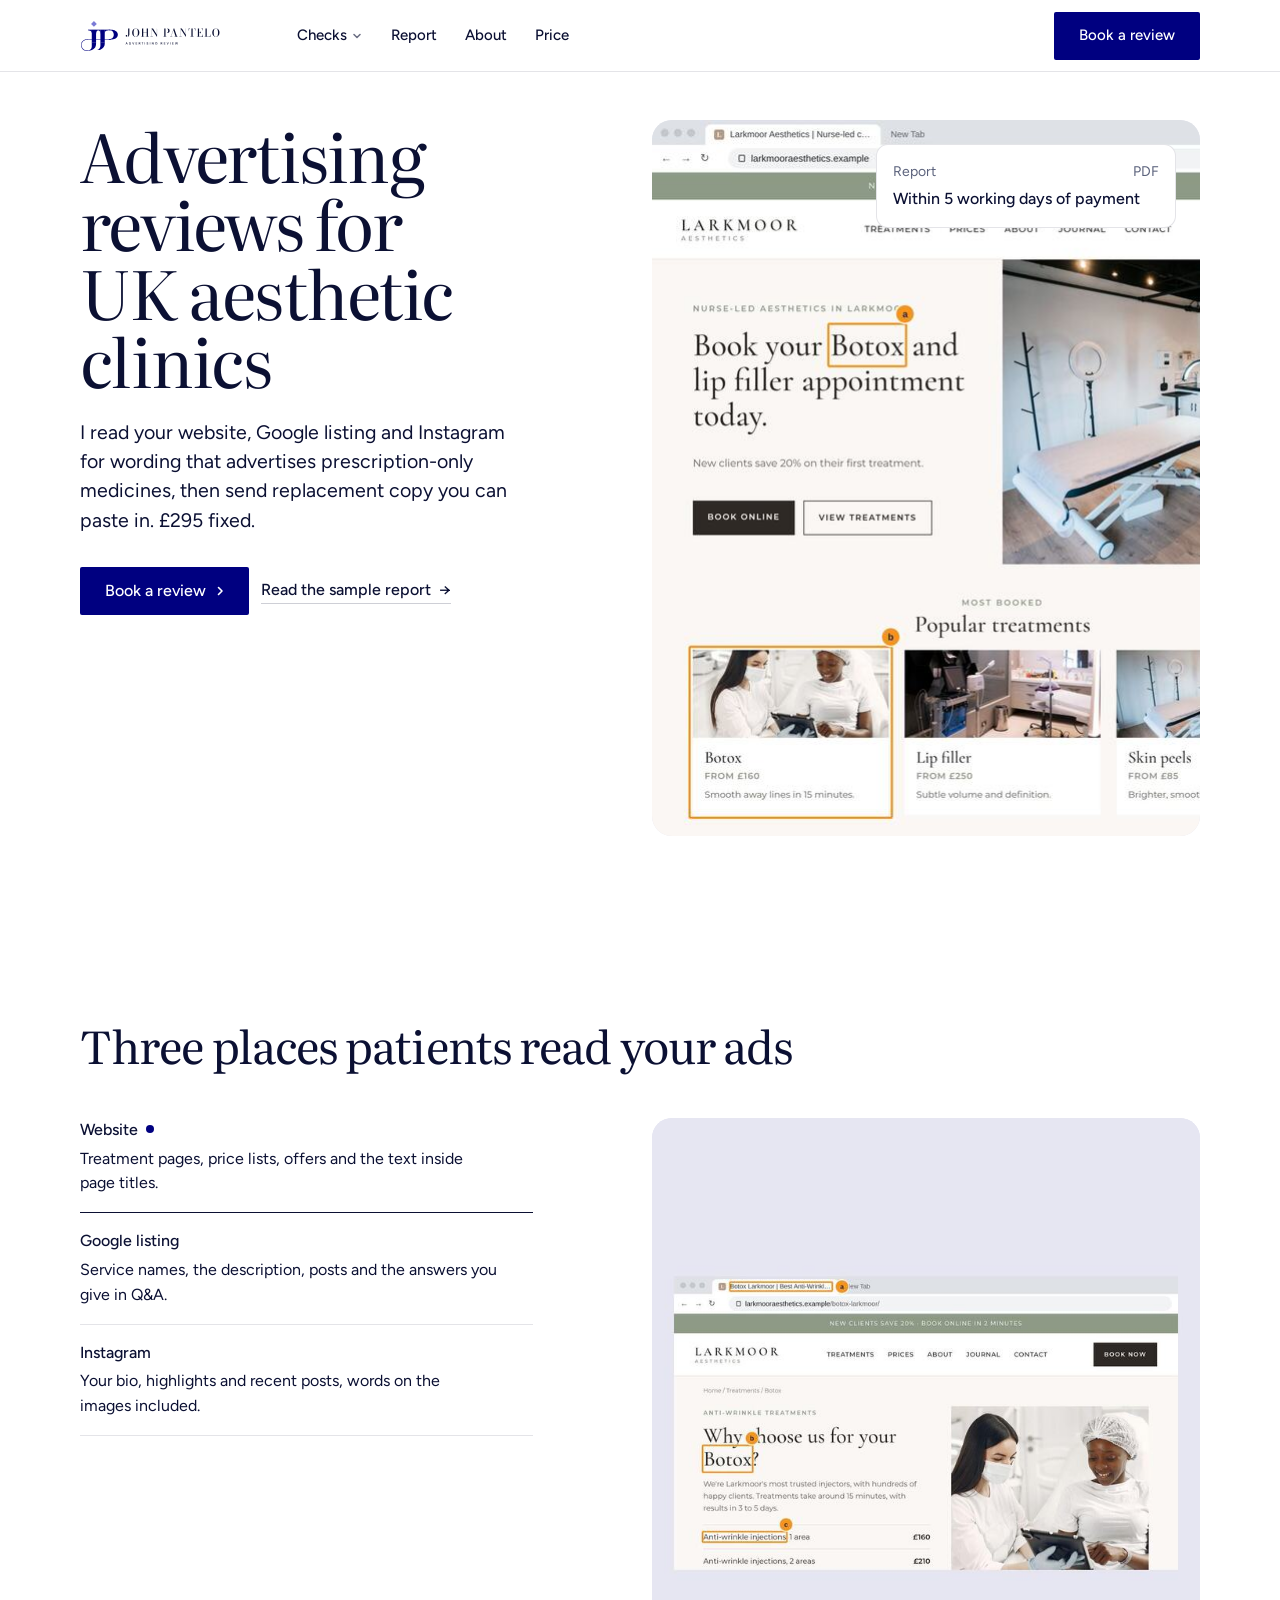
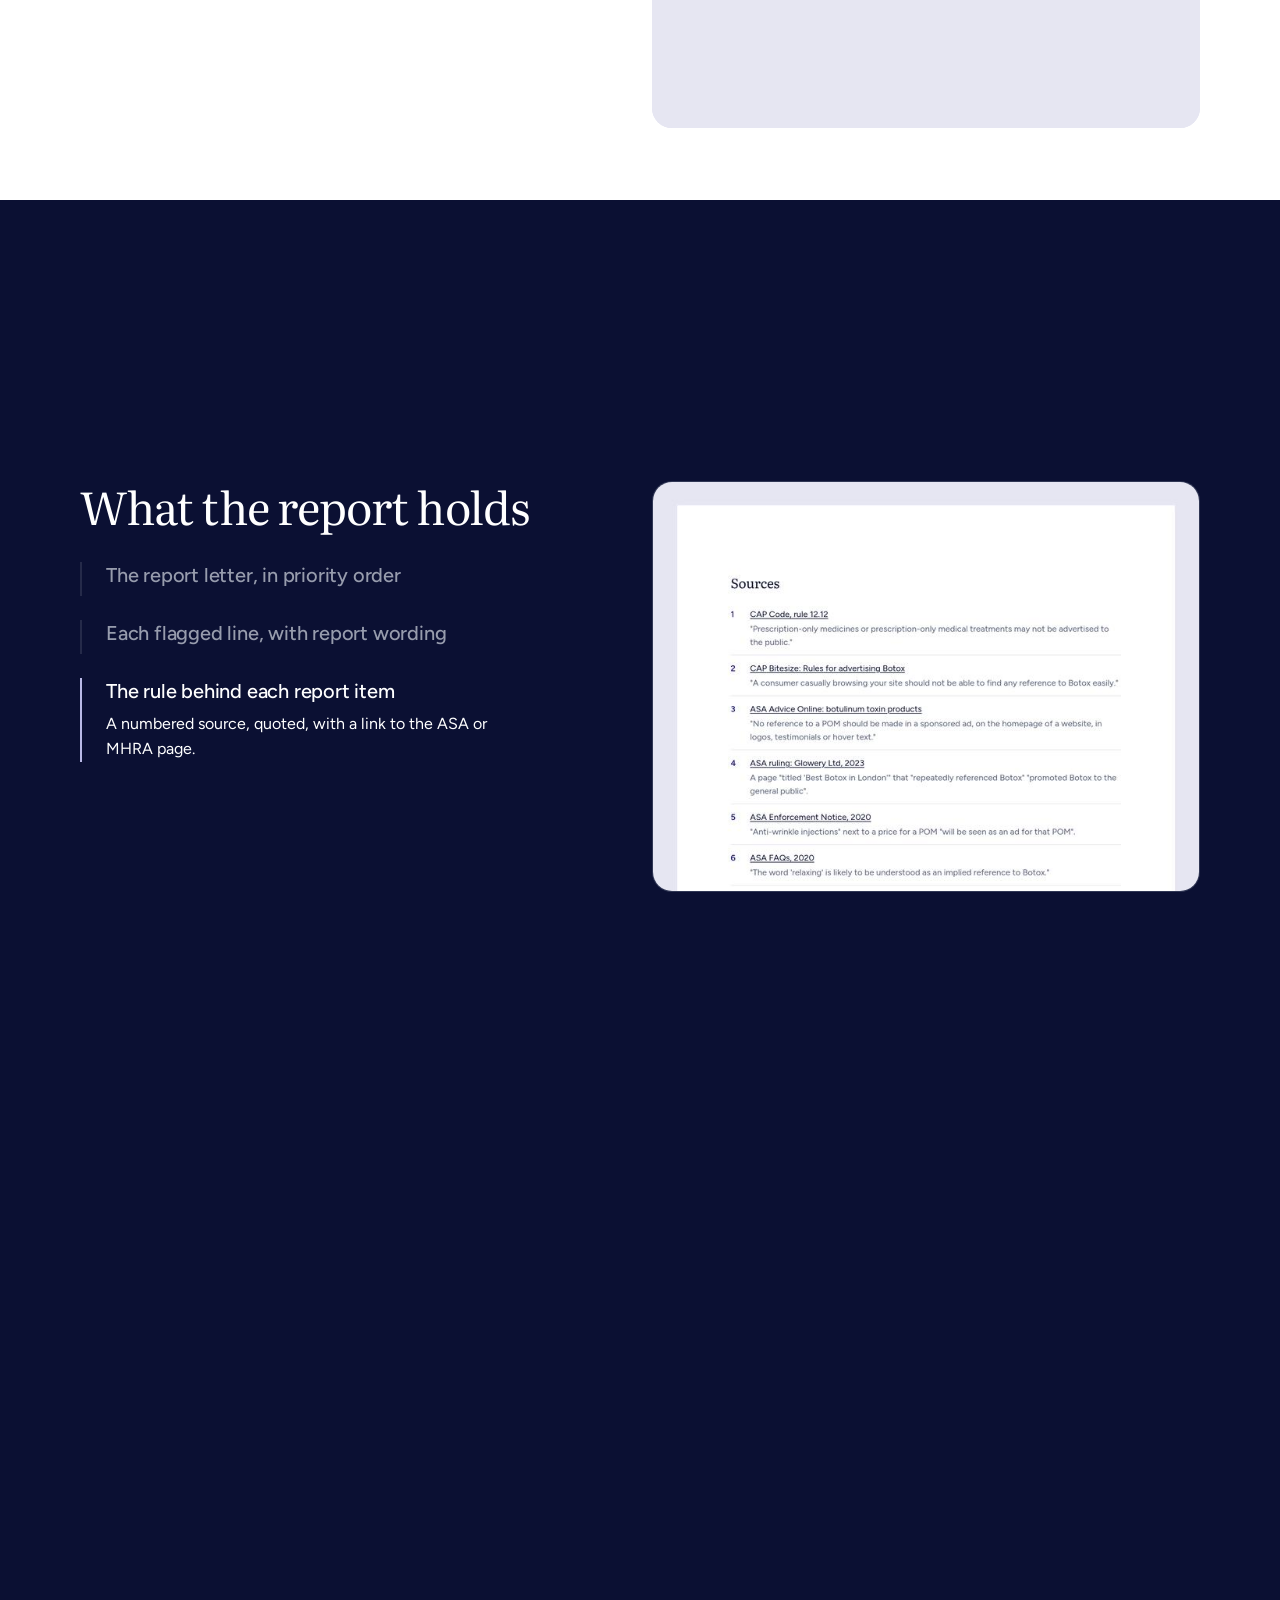
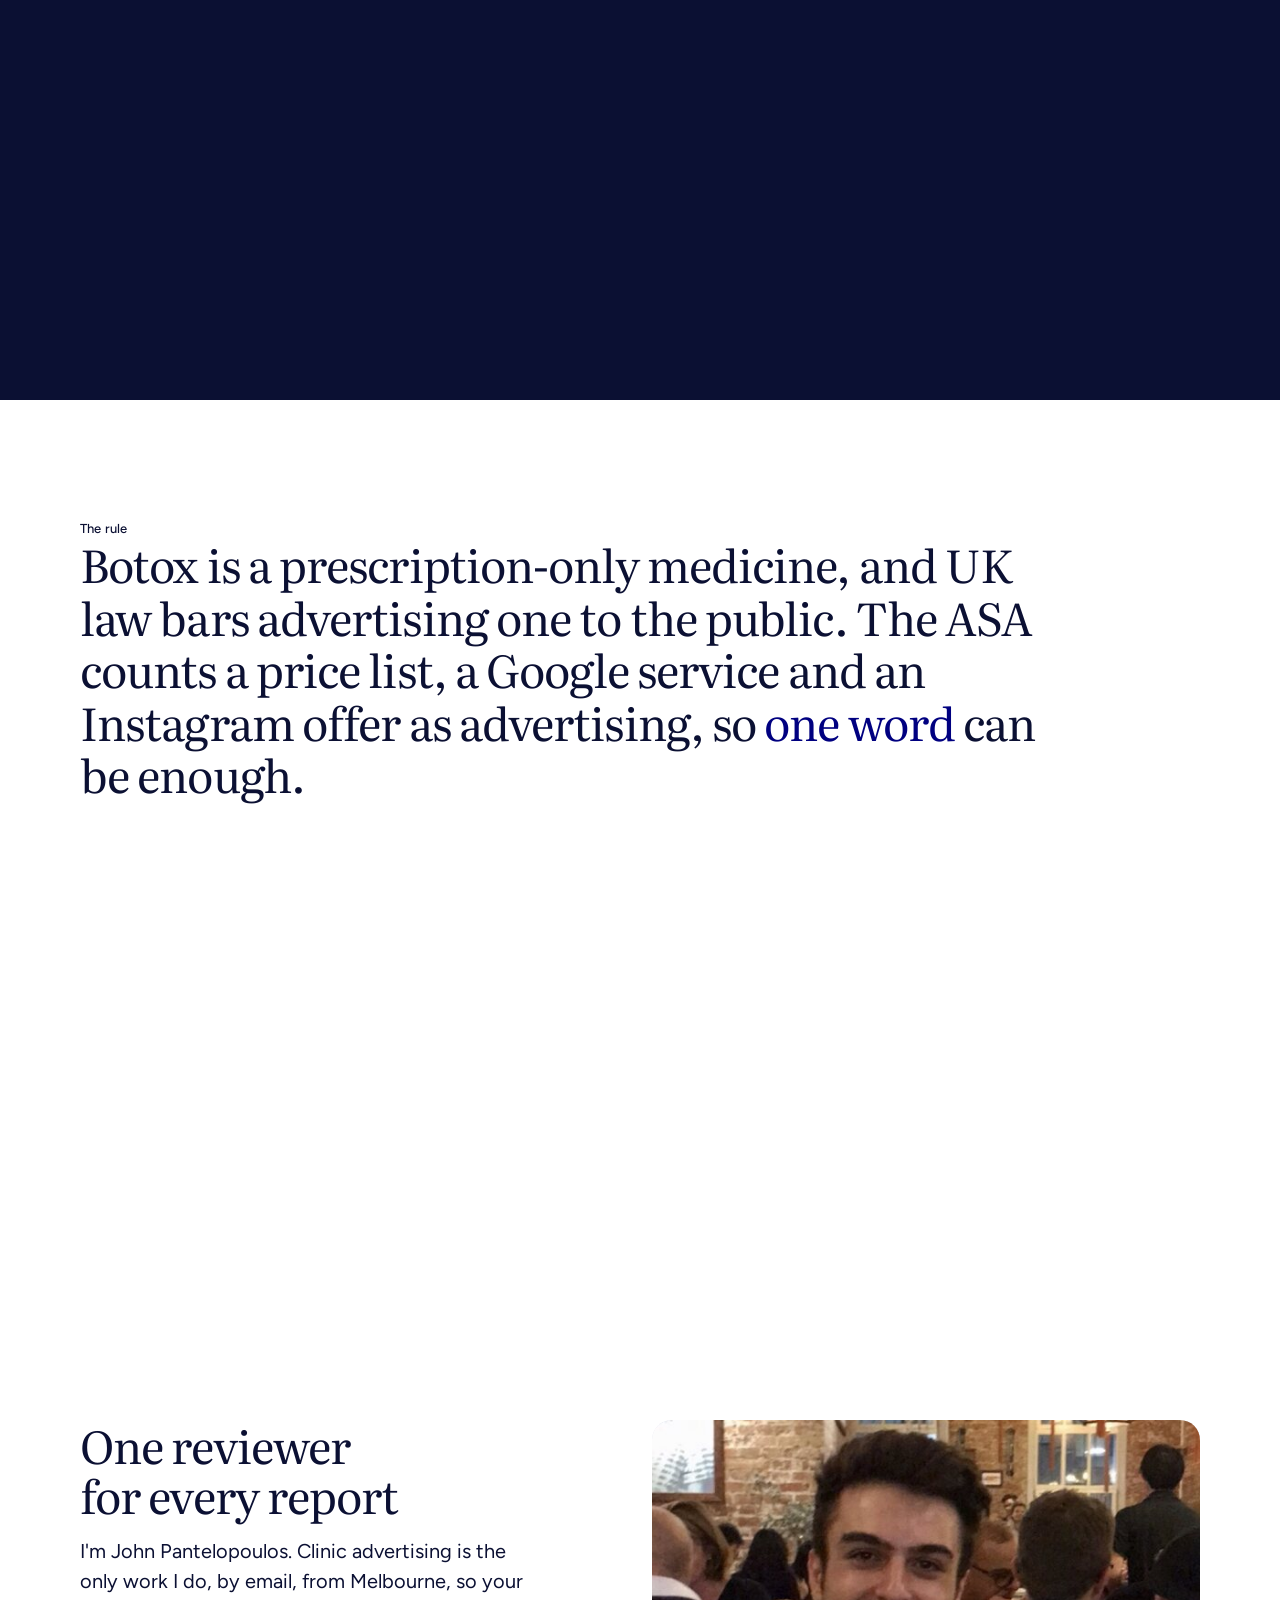
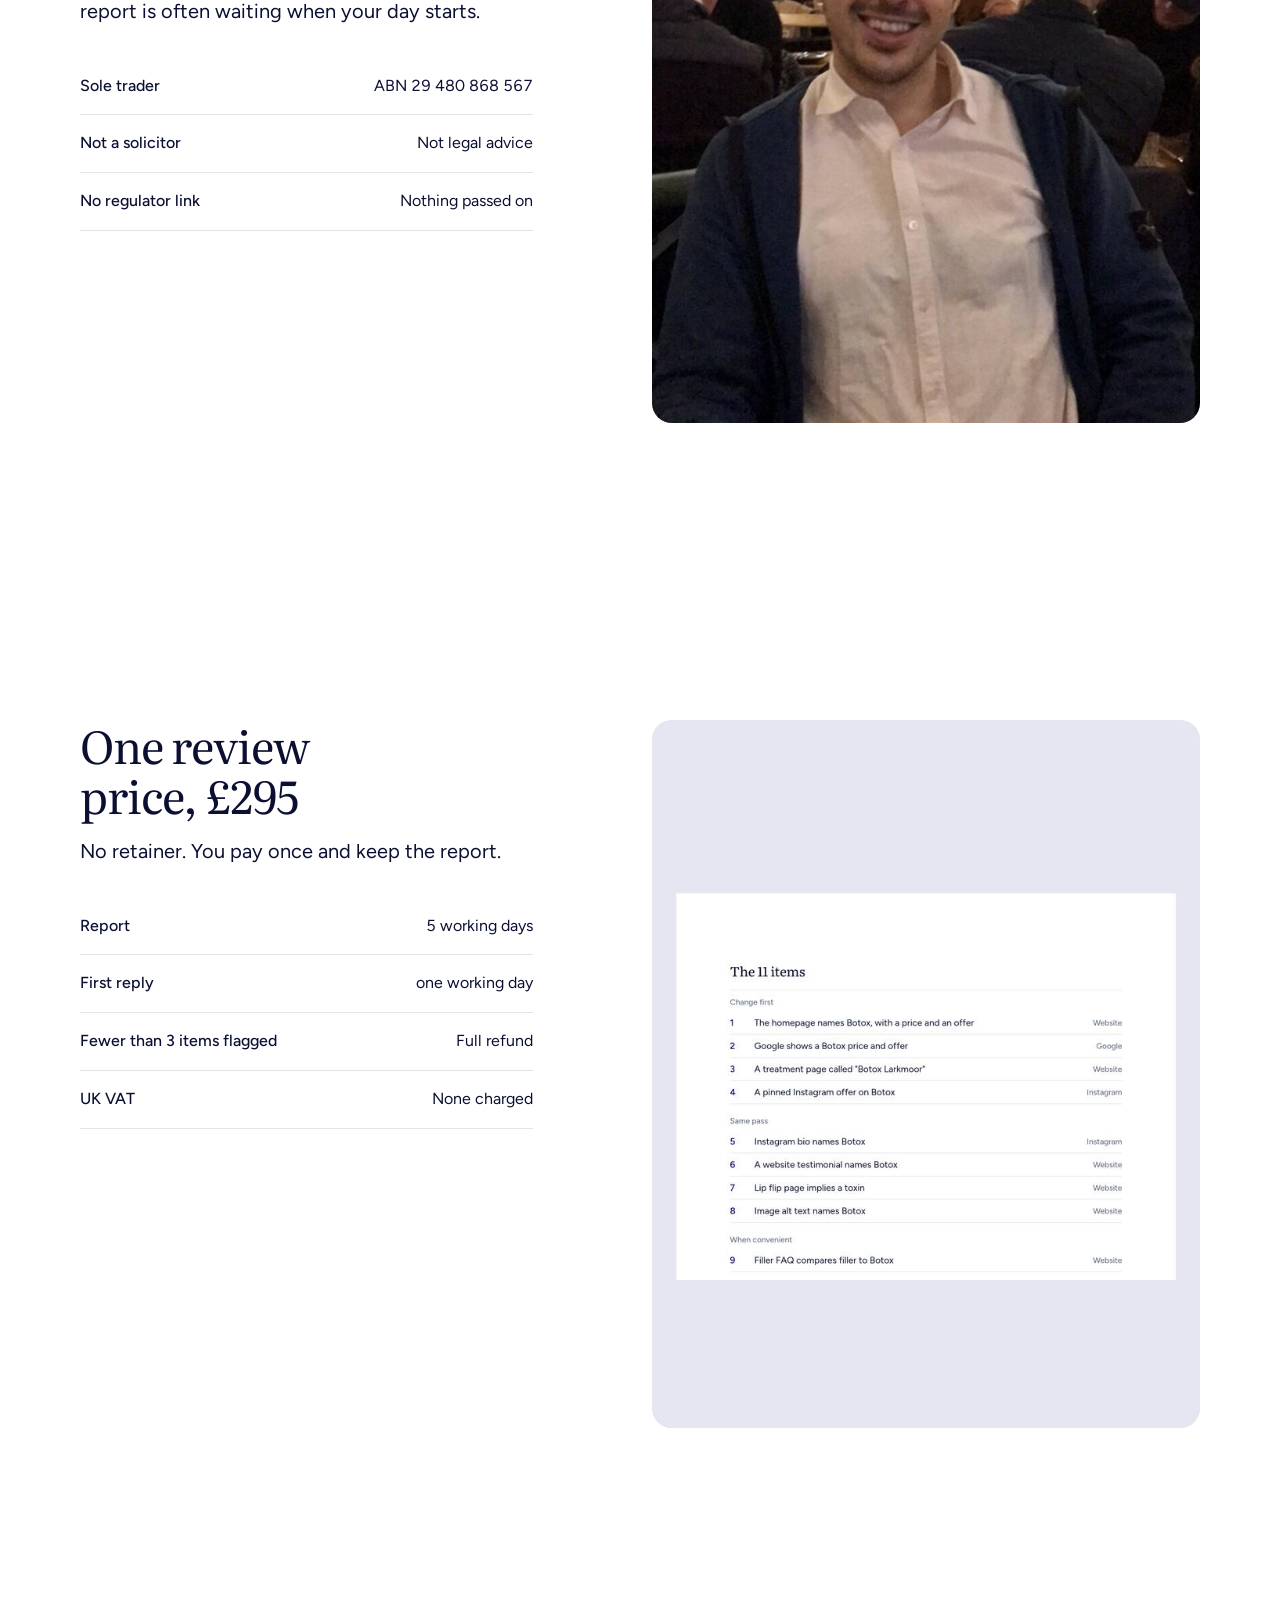
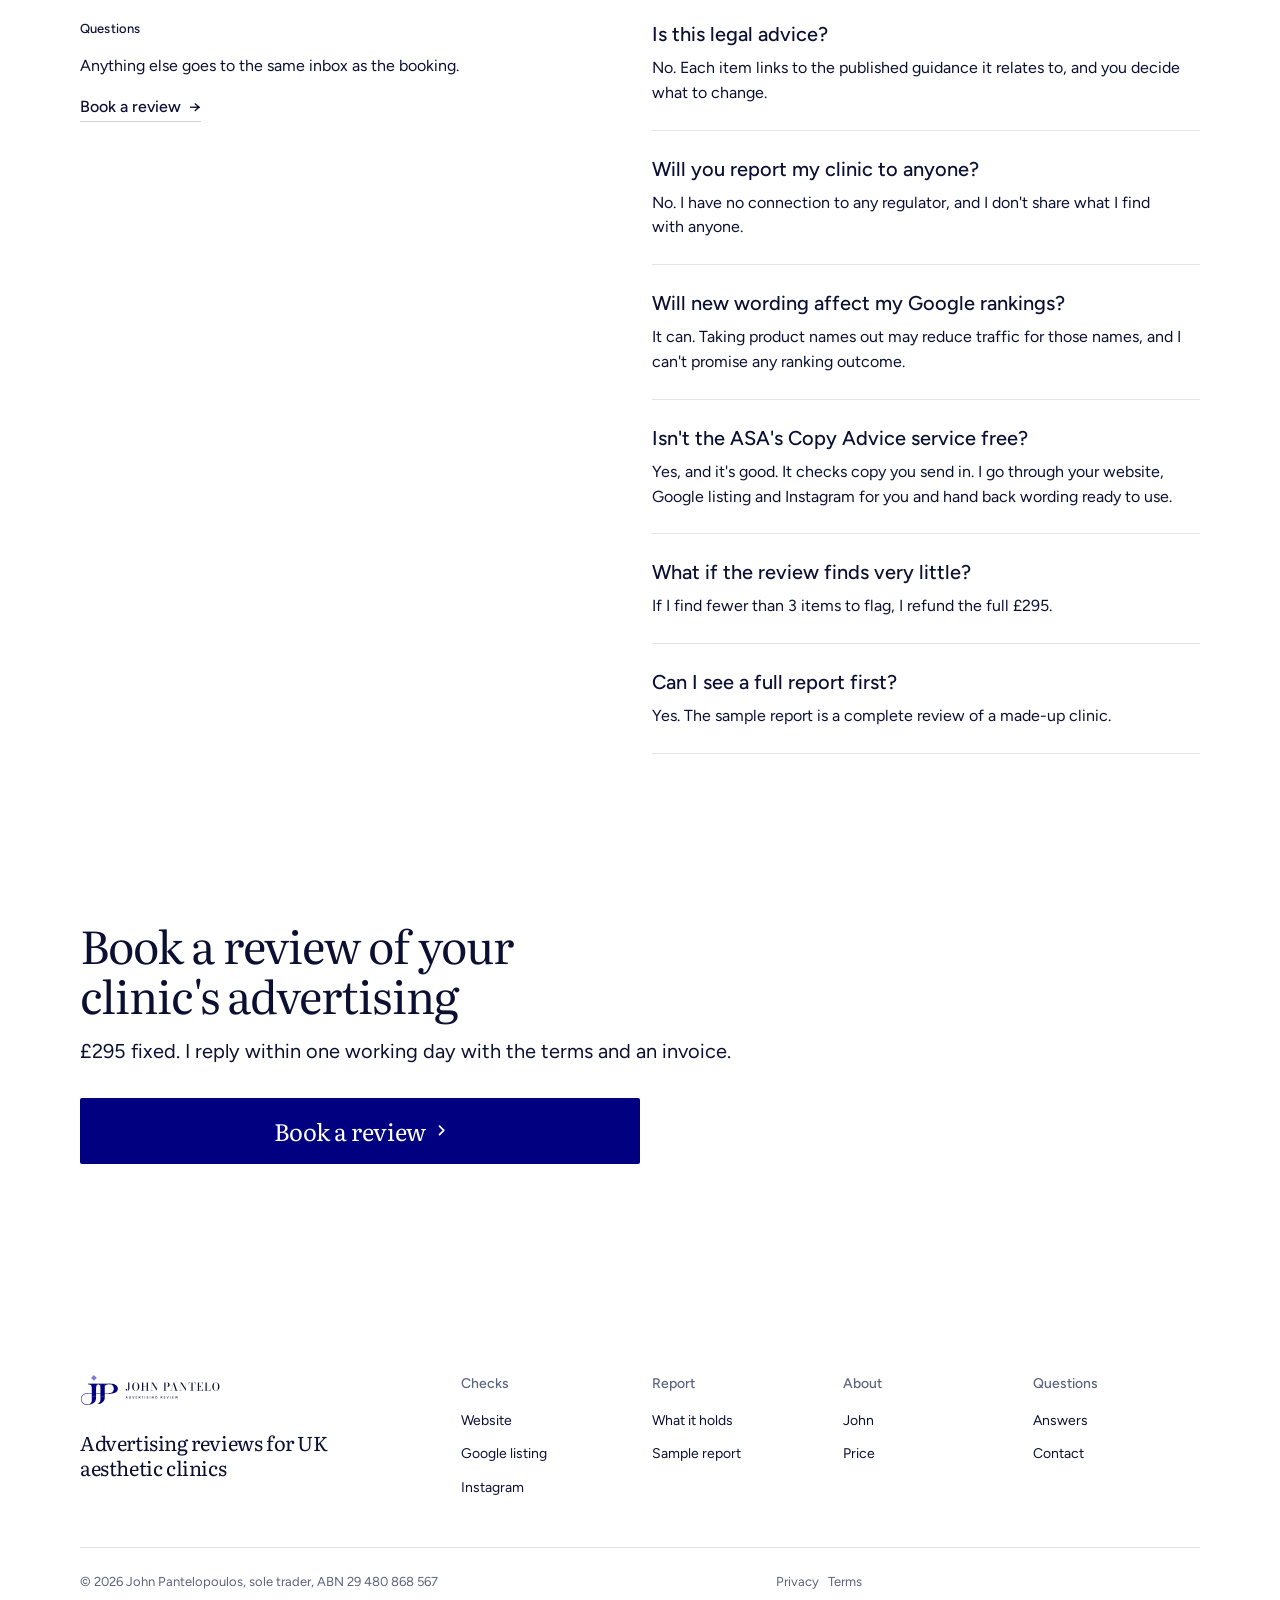
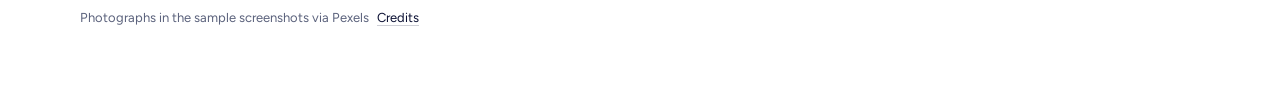
==== commit 48de62a6: "Redesign on taste-skill: new John Pantelo logo kit and evidence-based palette Navy, ink and pale lav" ====
--- a/index.html
+++ b/index.html
@@ -1,2 +1,33 @@
-<!DOCTYPE html><html lang="en-GB"><head><meta charset="UTF-8"><meta name="viewport" content="width=device-width, initial-scale=1"><title>John Pantelopoulos Reviews | Advertising reviews for UK aesthetic clinics</title><meta name="description" content="Advertising reviews for UK aesthetic clinics. Your website, Google listing and Instagram checked for prescription-medicine wording, with replacement copy. £295 fixed."><link rel="canonical" href="https://www.jpaudits.co.uk/"><link rel="icon" type="image/png" href="public/brand/logo-mark.png"><meta property="og:type" content="website"><meta property="og:url" content="https://www.jpaudits.co.uk/"><meta property="og:title" content="John Pantelopoulos Reviews | Advertising reviews for UK aesthetic clinics"><meta property="og:description" content="Advertising reviews for UK aesthetic clinics. Your website, Google listing and Instagram checked for prescription-medicine wording, with replacement copy. £295 fixed."><meta property="og:site_name" content="John Pantelopoulos Reviews"><meta property="og:locale" content="en_GB"><link rel="preconnect" href="https://fonts.googleapis.com"><link rel="preconnect" href="https://fonts.gstatic.com" crossorigin><link href="https://fonts.googleapis.com/css2?family=Sora:wght@700;800&family=Poppins:wght@400;500;600&display=swap" rel="stylesheet"><link rel="stylesheet" href="public/brand/tokens.css?v=30"><script type="application/ld+json">{"@context":"https://schema.org","@type":"ProfessionalService","name":"John Pantelopoulos Reviews","url":"https://www.jpaudits.co.uk/","email":"john@jpaudits.co.uk","areaServed":"GB","priceRange":"£295","description":"Advertising reviews for UK aesthetic clinics: website, Google listing and Instagram, with replacement wording."}</script><style>*{box-sizing:border-box}html{-webkit-text-size-adjust:100%;scroll-behavior:smooth;scroll-padding-top:96px}@media (prefers-reduced-motion:reduce){html{scroll-behavior:auto}}body{background:var(--surface);color:var(--ink);font:400 16px/26px var(--font-sans);margin:0;overflow-x:hidden}img{max-width:100%;height:auto;display:block}a{color:inherit}p{margin:0}h1,h2,h3{color:var(--ink);margin:0}:focus-visible{outline:2px solid var(--ornament);outline-offset:3px}.skip{z-index:20;padding:var(--space-2) var(--space-4);background:var(--block);color:var(--surface);position:absolute;top:0;left:-9999px}.skip:focus{left:var(--space-4)}.wrap{max-width:1280px;padding:0 var(--space-4);margin:0 auto}@media (width>=900px){.wrap{padding:0 64px}}.ic{flex:none;width:14px;height:14px}h1{font:800 clamp(44px, 6.4vw, 84px)/.98 var(--font-display);letter-spacing:-.04em}h2{font:800 clamp(36px, 4.6vw, 60px)/1 var(--font-display);letter-spacing:-.035em}h1 em,h2 em{color:var(--accent);text-decoration:underline;text-decoration-color:var(--ornament);text-underline-offset:.1em;text-decoration-skip-ink:none;font-style:normal;text-decoration-thickness:.09em}.theme-dark h2 em{color:var(--ornament)}h3{font:700 22px/28px var(--font-display);letter-spacing:-.01em}.t-eyebrow{margin-bottom:var(--space-4)}.fine{color:var(--ink-muted);font-size:13px;line-height:20px}.btn{font:600 15px/1 var(--font-sans);background:var(--block);color:var(--surface);border-radius:var(--radius-sm);justify-content:center;align-items:center;gap:10px;padding:16px 26px;text-decoration:none;display:inline-flex}.btn:hover{background:var(--accent);color:var(--cream-50)}.theme-dark .btn:hover{color:var(--navy-900)}.btn.ghost{color:var(--ink);outline:var(--line-hairline) solid var(--ink);outline-offset:-1px;background:0 0}.btn-row{align-items:center;gap:var(--space-6) var(--space-8);flex-wrap:wrap;display:flex}.text-link{font:600 14px/1 var(--font-sans);color:var(--ink);border-bottom:var(--line-hairline) solid var(--ink);align-items:center;gap:8px;padding-bottom:6px;text-decoration:none;display:inline-flex}.text-link:hover{color:var(--accent);border-color:var(--accent)}.text-link .ic{transition:transform .15s}.text-link:hover .ic{transform:translate(2px,-2px)}.top{z-index:10;background:var(--surface);border-bottom:var(--line-hairline) solid var(--surface-alt);position:sticky;top:0}.top__row{align-items:center;gap:var(--space-8);height:80px;display:flex}.brand img{width:176px}.nav{align-items:center;gap:var(--space-2);margin-left:auto;display:flex}.nav__item,.nav__item>a{font:500 15px/1 var(--font-sans);color:var(--ink);align-items:center;gap:4px;padding:10px 12px;text-decoration:none;display:inline-flex}.has-panel{padding:0;position:relative}.chev{width:12px;height:12px;transition:transform .15s}.panel{visibility:hidden;opacity:0;width:640px;padding-top:14px;transition:opacity .15s,transform .15s,visibility .15s;position:absolute;top:100%;left:-24px;transform:translateY(-4px)}.has-panel:hover .panel,.has-panel:focus-within .panel{visibility:visible;opacity:1;transform:none}.has-panel:hover .chev,.has-panel:focus-within .chev{transform:rotate(180deg)}.panel__grid{gap:var(--space-2);padding:var(--space-4);background:var(--surface);border:var(--line-hairline) solid var(--ink);border-top:var(--line-frame) solid var(--ornament);grid-template-columns:1fr 1fr;display:grid}.panel__link{padding:14px var(--space-4);text-decoration:none;display:block}.panel__link b{font:600 15px/22px var(--font-sans);display:block}.panel__link span{color:var(--ink-muted);font-size:13px;line-height:20px}.panel__link:hover{background:var(--surface-alt)}.panel__feature{padding:var(--space-6);flex-direction:column;grid-area:1/2/span 3;text-decoration:none;display:flex}.panel__feature b{font:700 20px/26px var(--font-display)}.panel__feature .more{color:var(--accent);align-items:center;gap:8px;margin-top:auto;font-size:14px;font-weight:600;display:inline-flex}.top__cta{align-items:center;gap:var(--space-6);padding-left:var(--space-6);border-left:var(--line-hairline) solid var(--surface-alt);display:flex}.top__mail{color:var(--ink-muted);font-size:14px;font-weight:500;text-decoration:none}.top__mail:hover{color:var(--ink)}.top__cta .btn{padding:13px 20px;font-size:14px}.burger{margin-left:auto;display:none}.burger summary{cursor:pointer;padding:var(--space-2);list-style:none}.burger summary::-webkit-details-marker{display:none}.burger summary svg{width:28px;height:28px;display:block}.burger nav{padding:var(--space-4);background:var(--surface);border-bottom:var(--line-frame) solid var(--ornament);position:absolute;top:80px;left:0;right:0}.burger nav a:not(.btn){border-bottom:var(--line-hairline) solid var(--surface-alt);padding:14px 0;font-weight:500;text-decoration:none;display:block}.burger nav .btn{width:100%;margin-top:var(--space-4)}@media (width<=1180px){.top__mail{display:none}.top__cta{border:0;padding-left:0}}@media (width<=960px){.nav,.top__cta{display:none}.burger{display:block}.top__row{height:72px}.burger nav{top:72px}.brand img{width:150px}}.hero{padding:var(--space-12) 0 var(--space-24)}.hero__grid{gap:var(--space-12);grid-template-columns:1.05fr .95fr;align-items:center;display:grid}.hero h1{margin-bottom:var(--space-6)}.hero__intro{max-width:32em;margin-bottom:var(--space-8);font-size:18px;line-height:30px}.reply{margin-top:var(--space-6);color:var(--ink-muted);align-items:center;gap:10px;font-size:14px;display:flex}.reply span{background:var(--ornament);width:8px;height:8px}.hero__stage{padding:var(--space-8) var(--space-8) var(--space-12) var(--space-4);position:relative}.hero__card{z-index:1;background:var(--cream-50);color:var(--navy-900);border:var(--line-hairline) solid var(--navy-900);text-decoration:none;transition:transform .2s;display:block;position:relative;transform:rotate(-1.5deg)}.hero__card:after{content:"";z-index:-1;background:var(--navy-900);position:absolute;inset:0;transform:translate(14px,14px)}.hero__card:hover{transform:rotate(0)}.hero__card header,.hero__card footer{justify-content:space-between;gap:var(--space-4);padding:14px var(--space-6);background:var(--cream-200);font-size:13px;font-weight:500;display:flex}.hero__card header span:last-child{color:var(--slate-600)}.hero__card footer{background:var(--cream-50);border-top:var(--line-hairline) solid var(--cream-200);color:var(--gold-700);align-items:center;font-weight:600}.hero__card-b{padding:var(--space-6);background:var(--cream-50)}.hero__card .k{font:600 11px/16px var(--font-sans);letter-spacing:.16em;text-transform:uppercase;color:var(--gold-700);margin:18px 0 6px}.hero__card .k:first-child{margin-top:0}.hero__card .q{font-size:16px;line-height:26px}.hero__card del{color:var(--slate-600);text-decoration-thickness:2px}.hero__card .fix{background:var(--cream-200);padding:12px var(--space-4)}.hero__stamp{z-index:2;text-align:center;background:var(--gold-500);width:112px;height:112px;color:var(--navy-900);place-content:center;display:grid;position:absolute;top:0;right:0;transform:rotate(8deg)}.hero__stamp strong{font:800 30px/1 var(--font-display);letter-spacing:-.03em}.hero__stamp span{letter-spacing:.08em;text-transform:uppercase;margin-top:4px;font-size:12px;font-weight:600}.hero__note{bottom:0;left:var(--space-4);color:var(--ink-muted);font-size:13px;position:absolute}@media (width<=960px){.hero{padding:var(--space-8) 0 var(--space-12)}.hero__grid{grid-template-columns:1fr}.hero__stage{padding:var(--space-8) var(--space-4) var(--space-12) 0}.hero__stamp{width:92px;height:92px}.hero__stamp strong{font-size:24px}}.ribbon{white-space:nowrap;padding:22px 0;display:flex;overflow:hidden}.ribbon__track{align-items:center;gap:var(--space-8);padding-right:var(--space-8);flex:none;animation:40s linear infinite ribbon;display:flex}.ribbon span{font:700 26px/1 var(--font-display);letter-spacing:-.02em;color:var(--ink)}.ribbon b{background:var(--ornament);width:10px;height:10px;transform:rotate(45deg)}@keyframes ribbon{to{transform:translate(-100%)}}@media (prefers-reduced-motion:reduce){.ribbon__track{animation:none}}.assure{padding:var(--space-6) 0;border-bottom:var(--line-hairline) solid var(--ornament)}.assure__grid{gap:var(--space-6);grid-template-columns:repeat(3,1fr);display:grid}.assure__grid>div{align-items:center;gap:var(--space-4);display:flex}.assure__ic{background:var(--gold-500);width:40px;height:40px;color:var(--navy-900);flex:none;place-items:center;display:grid}.assure__ic svg{width:16px;height:16px}.assure strong{font-size:15px;font-weight:600;display:block}.assure p span{color:var(--ink-muted);font-size:14px}@media (width<=760px){.assure__grid{gap:var(--space-4);grid-template-columns:1fr}}.section{padding:var(--space-24) 0}.section--alt{background:var(--surface-alt)}.sec-head{justify-content:space-between;align-items:end;gap:var(--space-8);margin-bottom:var(--space-12);display:flex}.sec-head>div{max-width:640px}.sec-head>p{max-width:26em;color:var(--ink-muted)}.sec-head>p .text-link{width:max-content;margin-top:var(--space-4);display:flex}@media (width<=760px){.section{padding:var(--space-12) 0}.sec-head{flex-direction:column;align-items:start}}.cards{gap:var(--space-6);grid-template-columns:repeat(3,1fr);display:grid}.card{min-height:520px;padding:var(--space-6);color:var(--navy-900);border:var(--line-hairline) solid var(--navy-900);flex-direction:column;text-decoration:none;transition:transform .2s;display:flex}.card:hover{transform:translateY(-4px)}.card--site{background:var(--gold-500)}.card--pin{background:var(--cream-50)}.card--post{background:var(--navy-900);color:var(--cream-50)}.card h3{letter-spacing:-.03em;color:inherit;margin-top:auto;font-size:40px;line-height:1}.card h3 span{color:var(--gold-700)}.card--post h3 span{color:var(--gold-500)}.card p{margin:var(--space-4) 0 var(--space-6);font-size:15px;line-height:24px}.card__top{font:600 11px/16px var(--font-sans);letter-spacing:.14em;text-transform:uppercase;justify-content:space-between;align-items:center;display:flex}.card__go{border:var(--line-hairline) solid currentColor;place-items:center;width:32px;height:32px;display:grid}.card__link{padding-top:var(--space-4);border-top:var(--line-hairline) solid currentColor;align-items:center;gap:8px;font-size:14px;font-weight:600;display:inline-flex}.cards__more{justify-content:space-between;align-items:center;gap:var(--space-6);margin-top:var(--space-8);color:var(--ink-muted);font-size:15px;display:flex}@media (width<=960px){.cards{grid-template-columns:1fr}.card{min-height:0}.card h3{margin-top:var(--space-6)}.cards__more{flex-direction:column;align-items:start}}.art{height:180px;margin:var(--space-8) auto 0;width:220px;position:relative}.art i{display:block;position:absolute}.art--site i:first-child{background:var(--cream-50);border:2px solid var(--navy-900);inset:10px 0 0}.art--site i:nth-child(2){background:var(--navy-900);height:26px;top:10px;left:0;right:0}.art--site i:nth-child(3){background:var(--navy-900);width:120px;height:14px;box-shadow:0 30px 0 var(--slate-600), 0 54px 0 var(--slate-600);top:58px;left:22px}.art--site i:nth-child(4){border:2px solid var(--gold-700);width:92px;height:22px;top:82px;left:18px}.art--pin i:first-child{background:var(--cream-200);border:2px solid var(--navy-900);height:64px;bottom:0;left:0;right:0}.art--pin i:nth-child(2){background:var(--gold-500);border:2px solid var(--navy-900);border-radius:50% 50% 50% 0;width:64px;height:64px;top:0;left:78px;transform:rotate(-45deg)}.art--pin i:nth-child(3){background:var(--cream-50);border:2px solid var(--navy-900);border-radius:50%;width:22px;height:22px;top:21px;left:99px}.art--pin i:nth-child(4){background:var(--navy-900);width:22px;height:12px;box-shadow:34px 0 0 var(--navy-900), 68px 0 0 var(--navy-900), 102px 0 0 var(--navy-900), 136px 0 0 var(--gold-700);bottom:22px;left:24px}.art--post i:first-child{background:var(--cream-50);inset:0 30px}.art--post i:nth-child(2){background:var(--gold-500);height:96px;top:34px;left:42px;right:42px}.art--post i:nth-child(3){background:var(--navy-900);border-radius:50%;width:16px;height:16px;top:10px;left:42px}.art--post i:nth-child(4){background:var(--slate-600);height:10px;box-shadow:0 16px 0 var(--slate-600);top:142px;left:66px;right:70px}.pairs{gap:var(--space-6);grid-template-columns:1fr 1fr;display:grid}.pair{background:var(--cream-50);border:var(--line-hairline) solid var(--navy-900);margin:0}.pair__sides{grid-template-columns:1fr 1fr;min-height:260px;display:grid}.pair__sides>div{gap:var(--space-4);padding:var(--space-6);flex-direction:column;display:flex}.pair__before{border-right:var(--line-hairline) solid var(--cream-200)}.pair__before p{color:var(--slate-600)}.pair__before mark{color:var(--navy-900);outline:2px solid var(--gold-500);outline-offset:1px;background:0 0}.pair__after{background:var(--cream-200)}.pair__after p{font-weight:500}.pill{border:var(--line-hairline) solid var(--slate-600);color:var(--slate-600);align-self:start;padding:4px 12px;font-size:12px;font-weight:600}.pill--on{background:var(--navy-900);border-color:var(--navy-900);color:var(--cream-50)}.pair figcaption{justify-content:space-between;align-items:center;gap:var(--space-4);padding:var(--space-6);border-top:var(--line-hairline) solid var(--cream-200);display:flex}.pair figcaption p{font:600 11px/16px var(--font-sans);letter-spacing:.14em;text-transform:uppercase;color:var(--ink-muted)}.pair figcaption h3{margin-top:4px;font-size:18px;line-height:24px}.pair figcaption h3 a{text-decoration:none}.round{background:var(--navy-900);width:44px;height:44px;color:var(--cream-50);flex:none;place-items:center;display:grid}.round:hover{background:var(--gold-700)}.pairs+.fine{margin-top:var(--space-4)}@media (width<=960px){.pairs{grid-template-columns:1fr}}@media (width<=520px){.pair__sides{grid-template-columns:1fr;min-height:0}.pair__before{border-right:0;border-bottom:var(--line-hairline) solid var(--cream-200)}}.play{gap:var(--space-12);grid-template-columns:.8fr 1.2fr;align-items:start;display:grid}.play__copy p:not(.t-eyebrow){margin:var(--space-6) 0;color:var(--ink-muted);max-width:26em}.switch{margin-bottom:var(--space-8);border:var(--line-hairline) solid var(--ink);display:inline-flex}.switch button{font:600 14px/1 var(--font-sans);color:var(--ink);cursor:pointer;background:0 0;border:0;padding:12px 20px}.switch button+button{border-left:var(--line-hairline) solid var(--ink)}.switch button[aria-selected=true]{background:var(--block);color:var(--surface)}.play__stage{padding:var(--space-8);background:var(--surface-alt);border-top:var(--line-frame) solid var(--ornament)}.ex{gap:var(--space-8);grid-template-columns:1fr 1fr;align-items:start;display:grid}.ex[hidden]{display:none}.shot{margin:0}.shot figcaption{color:var(--ink-muted);margin-top:var(--space-2);font-size:12px}.shot mark{color:inherit;outline:2px solid var(--gold-500);outline-offset:1px;background:0 0}.browser,.listing,.post{background:var(--cream-50);border:var(--line-hairline) solid var(--slate-600);color:var(--navy-900);font-size:14px;line-height:22px}.browser .bar{padding:10px var(--space-4);border-bottom:var(--line-hairline) solid var(--cream-200);align-items:center;gap:6px;display:flex}.browser .bar i{background:var(--slate-600);opacity:.35;border-radius:50%;width:9px;height:9px}.browser .bar span{margin-left:var(--space-2);color:var(--slate-600);font-size:12px}.browser .page{padding:var(--space-6)}.ph{font:700 18px/24px var(--font-display);margin-bottom:12px;display:block}.row{border-top:var(--line-hairline) solid var(--cream-200);justify-content:space-between;padding:10px 0;display:flex}.listing{padding:var(--space-6)}.ln{font:700 20px/26px var(--font-display);display:block}.lm{color:var(--slate-600);font-size:13px}.lk{font:600 12px/16px var(--font-sans);letter-spacing:.12em;text-transform:uppercase;color:var(--slate-600);margin:18px 0 8px}.chips{gap:var(--space-2);flex-wrap:wrap;display:flex}.chips span{border:var(--line-hairline) solid var(--cream-200);padding:4px 12px}.ph2{padding:10px var(--space-4);font-size:13px}.post .img{aspect-ratio:1/.6;background:var(--navy-900);color:var(--cream-50);text-align:center;font:800 24px/30px var(--font-display);place-items:center;display:grid}.post p{padding:12px var(--space-4);font-size:13px;line-height:20px}.why h3{margin-bottom:var(--space-4)}.why p{color:var(--ink-muted);font-size:15px;line-height:24px}.why a{color:var(--accent)}.fixbox{margin-top:var(--space-6);padding:var(--space-4) var(--space-6);background:var(--cream-50);border-left:var(--line-frame) solid var(--ornament);font-size:15px;line-height:24px}.fixbox b{font:600 11px/16px var(--font-sans);letter-spacing:.14em;text-transform:uppercase;color:var(--gold-700);margin-bottom:4px;display:block}@media (width<=1100px){.ex{grid-template-columns:1fr}}@media (width<=960px){.play{gap:var(--space-8);grid-template-columns:1fr}.play__stage{padding:var(--space-4)}}.people{gap:var(--space-12);grid-template-columns:1fr 1fr;align-items:center;display:grid}.people__copy p:not(.t-eyebrow){margin-top:var(--space-6);max-width:32em}.people__copy p.fine{margin-top:var(--space-4)}.people__copy .text-link{margin-top:var(--space-8)}.people__roles{gap:var(--space-4);grid-template-columns:1fr 1fr;display:grid}.people__roles img{object-fit:cover;object-position:center 20%;border:var(--line-hairline) solid var(--navy-900);grid-row:span 2;width:100%;height:100%}.people__roles article{padding:var(--space-6);background:var(--cream-50);border:var(--line-hairline) solid var(--navy-900);position:relative}.people__roles article:after{content:"";background:inherit;border-left:var(--line-hairline) solid var(--navy-900);border-bottom:var(--line-hairline) solid var(--navy-900);width:16px;height:16px;position:absolute;top:32px;left:-9px;transform:rotate(45deg)}.people__roles article span{font:600 11px/16px var(--font-sans);letter-spacing:.14em;text-transform:uppercase;color:var(--accent)}.people__roles article h3{margin:var(--space-2) 0;font-size:28px;line-height:32px}.people__roles article p{color:var(--ink-muted);font-size:14px;line-height:22px}@media (width<=960px){.people{grid-template-columns:1fr}}@media (width<=520px){.people__roles{grid-template-columns:1fr}.people__roles img{aspect-ratio:1;grid-row:auto}.people__roles article:after{display:none}}.steps{border:var(--line-hairline) solid var(--ink);grid-template-columns:repeat(4,1fr);margin:0;padding:0;list-style:none;display:grid}.steps li{padding:var(--space-6)}.steps li+li{border-left:var(--line-hairline) solid var(--ink)}.steps span{width:40px;height:40px;margin-bottom:var(--space-8);border:var(--line-hairline) solid var(--ink);place-items:center;font-size:13px;font-weight:600;display:grid}.steps li:nth-child(2) span,.steps li:nth-child(3) span{background:var(--gold-500);border-color:var(--gold-500);color:var(--navy-900)}.steps h3{margin-bottom:var(--space-2)}.steps p{color:var(--ink-muted);font-size:14px;line-height:22px}@media (width<=960px){.steps{grid-template-columns:1fr 1fr}.steps li:nth-child(3){border-left:0}.steps li:nth-child(n+3){border-top:var(--line-hairline) solid var(--ink)}}@media (width<=560px){.steps{grid-template-columns:1fr}.steps li+li{border-left:0;border-top:var(--line-hairline) solid var(--ink)}}.price{padding:var(--space-24) 0}.price__grid{gap:var(--space-12);grid-template-columns:1fr 1fr;align-items:center;display:grid}.price__grid>div:first-child p:not(.t-eyebrow){margin-top:var(--space-6);max-width:26em;color:var(--ink-muted)}.price__box{padding:var(--space-8);background:var(--surface);border:var(--line-hairline) solid var(--ornament)}.price__num{align-items:baseline;gap:var(--space-4);font:800 72px/1 var(--font-display);letter-spacing:-.04em;display:flex}.price__num span{font:500 15px/1 var(--font-sans);letter-spacing:0;color:var(--ink-muted)}.price__box ul{margin:var(--space-6) 0 var(--space-8)}.price__box li{padding-top:4px;padding-bottom:4px}.price__box .btn{width:100%}.price__box .fine{margin-top:var(--space-4)}@media (width<=860px){.price{padding:var(--space-12) 0}.price__grid{grid-template-columns:1fr}.price__num{font-size:56px}}.faq-layout{gap:var(--space-12);grid-template-columns:.8fr 1.2fr;display:grid}.faq-layout>div:first-child p:not(.t-eyebrow){margin-top:var(--space-6);color:var(--ink-muted)}.faq-layout>div:first-child a{color:var(--accent)}.faq{border-top:var(--line-hairline) solid var(--ink)}.faq details{border-bottom:var(--line-hairline) solid var(--ink)}.faq summary{justify-content:space-between;gap:var(--space-4);cursor:pointer;padding:20px 0;font-weight:600;list-style:none;display:flex}.faq summary::-webkit-details-marker{display:none}.faq summary:after{content:"+";font:400 22px/1 var(--font-sans);color:var(--accent)}.faq details[open] summary:after{content:"−"}.faq details p{max-width:36em;color:var(--ink-muted);padding:0 0 20px}@media (width<=860px){.faq-layout{gap:var(--space-8);grid-template-columns:1fr}}.foot{background:var(--surface-alt);border-top:var(--line-frame) solid var(--ornament)}.foot__hello{justify-content:space-between;align-items:end;gap:var(--space-8);padding-top:var(--space-24);padding-bottom:var(--space-12);border-bottom:var(--line-hairline) solid var(--ink);display:flex}.foot__hello a{align-items:center;gap:var(--space-4);font:800 clamp(44px, 7vw, 96px)/1 var(--font-display);letter-spacing:-.04em;text-decoration:none;display:inline-flex}.foot__hello a em{color:var(--accent);font-style:normal}.foot__hello a .ic{width:.5em;height:.5em}.foot__hello a:hover .ic{transform:translate(4px,-4px)}.foot__hello p{color:var(--ink-muted);text-align:right}.foot__grid{gap:var(--space-8);padding-top:var(--space-12);padding-bottom:var(--space-12);grid-template-columns:1.4fr 1fr 1fr 1fr;display:grid}.foot__intro img{width:168px;margin-bottom:var(--space-4)}.foot__intro p{max-width:24em;color:var(--ink-muted);font-size:14px;line-height:22px}.foot__grid h2{margin-bottom:var(--space-4);font:600 12px/16px var(--font-sans);letter-spacing:.16em;text-transform:uppercase;color:var(--accent)}.foot__grid div>a{padding:4px 0;font-size:15px;text-decoration:none;display:block}.foot__grid div>a:hover{color:var(--accent)}.foot__grid div>p{color:var(--ink-muted);margin-top:var(--space-2);font-size:14px}.foot__bottom{justify-content:space-between;gap:var(--space-2) var(--space-6);padding-top:var(--space-6);padding-bottom:var(--space-6);border-top:var(--line-hairline) solid var(--cream-50);color:var(--ink-muted);flex-wrap:wrap;font-size:13px;display:flex}.mob-cta{display:none}@media (width<=860px){.foot__hello{padding-top:var(--space-12);flex-direction:column;align-items:start}.foot__hello p{text-align:left}.foot__grid{grid-template-columns:1fr 1fr}.foot__intro{grid-column:1/-1}.mob-cta{z-index:9;gap:var(--space-2);padding:var(--space-2) var(--space-4);background:var(--surface);border-top:var(--line-hairline) solid var(--surface-alt);grid-template-columns:1.3fr 1fr;display:grid;position:sticky;bottom:0}.mob-cta .btn{padding:14px 12px;font-size:14px}}.doc__head{padding:var(--space-12) 0;background:var(--surface-alt)}.doc__head h1{margin-bottom:var(--space-4);font-size:clamp(40px,5vw,64px)}.doc__head p:not(.t-eyebrow){color:var(--ink-muted)}.doc__body{max-width:760px;padding-top:var(--space-12);padding-bottom:var(--space-24)}.doc__body h2{margin:var(--space-8) 0 var(--space-2);font:700 22px/30px var(--font-display);letter-spacing:-.01em}.doc__body a{color:var(--accent)}.people__roles article.theme-dark{background:var(--surface)}.people__roles article.theme-dark span{color:var(--ornament)}.people__roles article.theme-dark h3{color:var(--ink)}.hero__card header{padding-right:104px}@media (width<=960px){.hero__card header{flex-direction:column;gap:0;padding-right:84px}}
-</style></head><body><a class="skip" href="#main">Skip to content</a><header class="top"><div class="wrap top__row"><a class="brand" href="index.html" aria-label="John Pantelopoulos Reviews home"><img src="public/brand/logo-lockup-transparent.png" alt="John Pantelo" width="1646" height="342"></a><nav class="nav" aria-label="Main"><div class="nav__item has-panel"><a href="index.html#examples" aria-haspopup="true">What I check <svg class="chev" viewBox="0 0 12 12" aria-hidden="true"><path d="M3 4.5 6 7.5 9 4.5" fill="none" stroke="currentColor" stroke-width="1.5"></path></svg></a><div class="panel"><div class="panel__grid"><a class="panel__link" href="index.html#examples" data-tab="web"><b>Website pages</b><span>Treatment pages, price lists, offers, blog posts</span></a><a class="panel__link" href="index.html#examples" data-tab="gbp"><b>Google Business Profile</b><span>Description, services, posts, search text</span></a><a class="panel__link" href="index.html#examples" data-tab="ig"><b>Instagram</b><span>Bio, highlights and recent posts</span></a><a class="panel__feature theme-dark" href="sample-report.html"><span class="t-eyebrow">Sample report</span><b>See every item from a full review of a fictional clinic.</b><span class="more">Open the sample <svg class="ic" viewBox="0 0 16 16" aria-hidden="true" fill="none" stroke="currentColor" stroke-width="1.6"><path d="M4 12 12 4M5.5 4H12v6.5"></path></svg></span></a></div></div></div><a class="nav__item" href="sample-report.html">Sample report</a><a class="nav__item" href="index.html#how">How it works</a><a class="nav__item" href="index.html#price">Price</a><a class="nav__item" href="index.html#about">About</a></nav><div class="top__cta"><a class="top__mail" href="mailto:john@jpaudits.co.uk">john@jpaudits.co.uk</a><a class="btn" href="mailto:john@jpaudits.co.uk?subject=Advertising%20review&amp;body=Clinic%20name%3A%0AWebsite%3A%0A">Book a review <svg class="ic" viewBox="0 0 16 16" aria-hidden="true" fill="none" stroke="currentColor" stroke-width="1.6"><path d="M4 12 12 4M5.5 4H12v6.5"></path></svg></a></div><details class="burger"><summary aria-label="Menu"><svg viewBox="0 0 24 24" fill="none" stroke="currentColor" stroke-width="1.6"><path d="M3 6h18M3 12h18M3 18h18"></path></svg></summary><nav aria-label="Mobile"><a href="index.html#examples">What I check</a><a href="sample-report.html">Sample report</a><a href="index.html#how">How it works</a><a href="index.html#price">Price</a><a href="index.html#about">About</a><a href="index.html#faq">Questions</a><a class="btn" href="mailto:john@jpaudits.co.uk?subject=Advertising%20review&amp;body=Clinic%20name%3A%0AWebsite%3A%0A">Book a review <svg class="ic" viewBox="0 0 16 16" aria-hidden="true" fill="none" stroke="currentColor" stroke-width="1.6"><path d="M4 12 12 4M5.5 4H12v6.5"></path></svg></a></nav></details></div></header><main id="main"><section class="hero"><div class="wrap hero__grid"><div class="hero__copy"><p class="t-eyebrow">For UK aesthetic clinics</p><h1>Advertising reviews for aesthetic <em>clinics.</em></h1><p class="hero__intro">I check your website, Google listing and Instagram for prescription-medicine wording, then send you replacement copy you can paste straight in.</p><div class="btn-row"><a class="btn" href="mailto:john@jpaudits.co.uk?subject=Advertising%20review&amp;body=Clinic%20name%3A%0AWebsite%3A%0A">Book a review <svg class="ic" viewBox="0 0 16 16" aria-hidden="true" fill="none" stroke="currentColor" stroke-width="1.6"><path d="M4 12 12 4M5.5 4H12v6.5"></path></svg></a><a class="text-link" href="sample-report.html">View a sample report <svg class="ic" viewBox="0 0 16 16" aria-hidden="true" fill="none" stroke="currentColor" stroke-width="1.6"><path d="M4 12 12 4M5.5 4H12v6.5"></path></svg></a></div><p class="reply"><span aria-hidden="true"></span>£295 fixed. Report within 5 working days.</p></div><div class="hero__stage"><a class="hero__card" href="sample-report.html" aria-label="Open the full sample report"><header><span>Entry 7 of 22</span><span>Google search text</span></header><div class="hero__card-b"><p class="k">Found</p><p class="q">"Aesthetic treatment prices in [town]. <del>Botox from £190</del>, lip fillers from £285…"</p><p class="k">Guidance</p><p>CAP Code rule 12.12</p><p class="k">Suggested wording</p><p class="q fix">"Aesthetic treatment prices in [town]. Lip fillers from £285, microneedling from £195. Consultations for lines and wrinkles."</p></div><footer><span>Open the full sample report</span><svg class="ic" viewBox="0 0 16 16" aria-hidden="true" fill="none" stroke="currentColor" stroke-width="1.6"><path d="M4 12 12 4M5.5 4H12v6.5"></path></svg></footer></a><div class="hero__stamp" aria-hidden="true"><strong>£295</strong><span>fixed fee</span></div><p class="hero__note">One entry from a sample report for a fictional clinic.</p></div></div></section><div class="ribbon theme-dark" aria-hidden="true"><div class="ribbon__track"><span>Price lists</span><b></b><span>Treatment pages</span><b></b><span>Google listings</span><b></b><span>Instagram posts</span><b></b><span>Offers and discounts</span><b></b><span>Bios and highlights</span><b></b><span>Blog posts</span><b></b><span>Replacement wording</span><b></b></div><div class="ribbon__track"><span>Price lists</span><b></b><span>Treatment pages</span><b></b><span>Google listings</span><b></b><span>Instagram posts</span><b></b><span>Offers and discounts</span><b></b><span>Bios and highlights</span><b></b><span>Blog posts</span><b></b><span>Replacement wording</span><b></b></div></div><section class="assure" aria-label="What you can expect"><div class="wrap assure__grid"><div><span class="assure__ic" aria-hidden="true"><svg viewBox="0 0 16 16"><path d="M3 8.5 6.5 12 13 4.5" fill="none" stroke="currentColor" stroke-width="1.8"></path></svg></span><p><strong>One fixed fee</strong><span>£295, agreed before I start.</span></p></div><div><span class="assure__ic" aria-hidden="true"><svg class="ic" viewBox="0 0 16 16" aria-hidden="true" fill="none" stroke="currentColor" stroke-width="1.6"><path d="M4 12 12 4M5.5 4H12v6.5"></path></svg></span><p><strong>One reviewer</strong><span>I do every review myself, start to finish.</span></p></div><div><span class="assure__ic" aria-hidden="true"><svg viewBox="0 0 16 16"><path d="M8 2v12M3 9l5 5 5-5" fill="none" stroke="currentColor" stroke-width="1.6"></path></svg></span><p><strong>Refund promise</strong><span>Fewer than 3 items flagged, full refund.</span></p></div></div></section><section class="section" id="check"><div class="wrap"><div class="sec-head"><div><p class="t-eyebrow">What I check</p><h2>Where patients look before they <em>book.</em></h2></div><p>Three places patients find you, and new wording for every line I flag. Choose one to see an example.</p></div><div class="cards"><a class="card card--site" href="#examples" data-tab="web"><div class="card__top"><span>01 / Website pages</span><span class="card__go" aria-hidden="true"><svg class="ic" viewBox="0 0 16 16" aria-hidden="true" fill="none" stroke="currentColor" stroke-width="1.6"><path d="M4 12 12 4M5.5 4H12v6.5"></path></svg></span></div><div class="art art--site" aria-hidden="true"><i></i><i></i><i></i><i></i></div><h3>Website<span>.</span></h3><p>Treatment pages, price lists, offers and blog posts. Every page a patient can land on.</p><span class="card__link">See an example <svg class="ic" viewBox="0 0 16 16" aria-hidden="true" fill="none" stroke="currentColor" stroke-width="1.6"><path d="M4 12 12 4M5.5 4H12v6.5"></path></svg></span></a><a class="card card--pin" href="#examples" data-tab="gbp"><div class="card__top"><span>02 / Google Business Profile</span><span class="card__go" aria-hidden="true"><svg class="ic" viewBox="0 0 16 16" aria-hidden="true" fill="none" stroke="currentColor" stroke-width="1.6"><path d="M4 12 12 4M5.5 4H12v6.5"></path></svg></span></div><div class="art art--pin" aria-hidden="true"><i></i><i></i><i></i><i></i></div><h3>Google<span>.</span></h3><p>Your description, service names, posts and the text Google shows in search results.</p><span class="card__link">See an example <svg class="ic" viewBox="0 0 16 16" aria-hidden="true" fill="none" stroke="currentColor" stroke-width="1.6"><path d="M4 12 12 4M5.5 4H12v6.5"></path></svg></span></a><a class="card card--post" href="#examples" data-tab="ig"><div class="card__top"><span>03 / Instagram</span><span class="card__go" aria-hidden="true"><svg class="ic" viewBox="0 0 16 16" aria-hidden="true" fill="none" stroke="currentColor" stroke-width="1.6"><path d="M4 12 12 4M5.5 4H12v6.5"></path></svg></span></div><div class="art art--post" aria-hidden="true"><i></i><i></i><i></i><i></i></div><h3>Instagram<span>.</span></h3><p>Your bio, highlights and recent posts, including the words on the images.</p><span class="card__link">See an example <svg class="ic" viewBox="0 0 16 16" aria-hidden="true" fill="none" stroke="currentColor" stroke-width="1.6"><path d="M4 12 12 4M5.5 4H12v6.5"></path></svg></span></a></div><div class="cards__more"><p>Every flagged line comes back with the rule it relates to and wording to use instead.</p><a class="text-link" href="sample-report.html">Read the sample report <svg class="ic" viewBox="0 0 16 16" aria-hidden="true" fill="none" stroke="currentColor" stroke-width="1.6"><path d="M4 12 12 4M5.5 4H12v6.5"></path></svg></a></div></div></section><section class="section section--alt"><div class="wrap"><div class="sec-head"><div><p class="t-eyebrow">From the sample report</p><h2>Before and <em>after.</em></h2></div><p>The flagged line, and the wording I'd suggest in its place.<a class="text-link" href="sample-report.html">See all 11 items <svg class="ic" viewBox="0 0 16 16" aria-hidden="true" fill="none" stroke="currentColor" stroke-width="1.6"><path d="M4 12 12 4M5.5 4H12v6.5"></path></svg></a></p></div><div class="pairs"><figure class="pair"><div class="pair__sides"><div class="pair__before"><span class="pill">Before</span><p>"<mark>Botox</mark>: 1 area £160"</p></div><div class="pair__after"><span class="pill pill--on">After</span><p>"Consultation for lines and wrinkles: £30, redeemable against treatment"</p></div></div><figcaption><div><p>Google Business Profile · service</p><h3><a href="sample-report.html">Service renamed around the consultation</a></h3></div><a class="round" href="sample-report.html" aria-label="Open the sample report"><svg class="ic" viewBox="0 0 16 16" aria-hidden="true" fill="none" stroke="currentColor" stroke-width="1.6"><path d="M4 12 12 4M5.5 4H12v6.5"></path></svg></a></figcaption></figure><figure class="pair"><div class="pair__sides"><div class="pair__before"><span class="pill">Before</span><p>"August offer 💉 3 areas of <mark>Botox</mark> for £199. Limited slots, DM to book!"</p></div><div class="pair__after"><span class="pill pill--on">After</span><p>"Thinking about lines and wrinkles? Book a consultation with our nurse prescriber to talk through your options. Link in bio."</p></div></div><figcaption><div><p>Instagram · pinned post</p><h3><a href="sample-report.html">Offer replaced with a consultation</a></h3></div><a class="round" href="sample-report.html" aria-label="Open the sample report"><svg class="ic" viewBox="0 0 16 16" aria-hidden="true" fill="none" stroke="currentColor" stroke-width="1.6"><path d="M4 12 12 4M5.5 4H12v6.5"></path></svg></a></figcaption></figure></div><p class="fine">Larkmoor Aesthetics is a fictional clinic. Gold boxes mark the flagged wording.</p></div></section><section class="section" id="examples"><div class="wrap play"><div class="play__copy"><p class="t-eyebrow">See what I flag</p><h2>Try a <em>channel.</em></h2><p>Pick where the wording appears to see what gets flagged, why, and what I'd suggest instead.</p><div class="switch" role="tablist" aria-label="Channel"><button type="button" role="tab" id="tab-web" aria-controls="ex-web" aria-selected="true">Website</button><button type="button" role="tab" id="tab-gbp" aria-controls="ex-gbp" aria-selected="false">Google</button><button type="button" role="tab" id="tab-ig" aria-controls="ex-ig" aria-selected="false">Instagram</button></div><a class="text-link" href="mailto:john@jpaudits.co.uk?subject=Advertising%20review&amp;body=Clinic%20name%3A%0AWebsite%3A%0A">Book a review of your clinic <svg class="ic" viewBox="0 0 16 16" aria-hidden="true" fill="none" stroke="currentColor" stroke-width="1.6"><path d="M4 12 12 4M5.5 4H12v6.5"></path></svg></a></div><div class="play__stage"><section class="ex" id="ex-web" role="tabpanel" aria-labelledby="tab-web"><figure class="shot"><div class="browser"><div class="bar"><i></i><i></i><i></i><span>exampleclinic.co.uk/prices</span></div><div class="page"><b class="ph">Treatment prices</b><div class="row"><span><mark>Botox</mark>, one area</span><span>£180</span></div><div class="row"><span><mark>Botox</mark>, three areas</span><span>£280</span></div><div class="row"><span>Lip filler, 1ml</span><span>£250</span></div><div class="row"><span>Skin consultation</span><span>Free</span></div></div></div><figcaption>Illustration. Not a real clinic.</figcaption></figure><div class="why"><h3>The price list names a prescription-only medicine.</h3><p>Botox is the brand name of a prescription-only medicine. <a href="https://www.asa.org.uk/type/non_broadcast/code_section/12.html" target="_blank" rel="noopener">CAP Code rule 12.12</a> says these can't be advertised to the public, and the ASA's guidance counts naming one on a price list as advertising it.</p><div class="fixbox"><b>Wording I'd suggest</b>"Consultation for lines and wrinkles: £50. Treatment options and prices are discussed at your consultation."</div></div></section><section class="ex" id="ex-gbp" role="tabpanel" aria-labelledby="tab-gbp" hidden><figure class="shot"><div class="listing"><b class="ln">Example Aesthetics</b><span class="lm">4.9 (212 reviews) · Aesthetics clinic in [town]</span><div class="lk">Services</div><div class="chips"><span><mark>Botox</mark></span><span>Lip filler</span><span>Skin peels</span></div><div class="lk">From the business</div><p>"Specialists in <mark>Botox</mark> and dermal fillers. Book your <mark>Botox</mark> appointment today."</p></div><figcaption>Illustration. Not a real clinic.</figcaption></figure><div class="why"><h3>Your Google listing is advertising too.</h3><p>A service called "Botox", or a description that names it, is shown to anyone who searches. The same rule applies there as on your website: <a href="https://www.asa.org.uk/type/non_broadcast/code_section/12.html" target="_blank" rel="noopener">CAP Code rule 12.12</a>.</p><div class="fixbox"><b>Wording I'd suggest</b>Rename the service "Consultation for lines and wrinkles" and describe the consultation, not the medicine.</div></div></section><section class="ex" id="ex-ig" role="tabpanel" aria-labelledby="tab-ig" hidden><figure class="shot"><div class="post"><div class="ph2"><b>@exampleaesthetics</b></div><div class="img"><span>20% off <mark>Botox</mark><br>this month</span></div><p><b>exampleaesthetics</b> Treat yourself before Christmas. 20% off all <mark>Botox</mark> treatments, this month only. Link in bio to book.</p></div><figcaption>Illustration. Not a real clinic.</figcaption></figure><div class="why"><h3>A discount on a prescription-only medicine.</h3><p>Posts, captions and bios are all ads under the ASA's rules. Promoting a prescription-only medicine, and especially offering money off it, is what <a href="https://www.asa.org.uk/type/non_broadcast/code_section/12.html" target="_blank" rel="noopener">CAP Code rule 12.12</a> covers.</p><div class="fixbox"><b>Wording I'd suggest</b>"Book a consultation this month to talk through treatments for lines and wrinkles."</div></div></section></div></div></section><section class="section section--alt" id="about"><div class="wrap people"><div class="people__copy"><p class="t-eyebrow">About</p><h2>One reviewer, start to <em>finish.</em></h2><p>Hi, I'm John. I review aesthetic clinic advertising against the published rules on prescription-only medicines. It's the only thing I do. I work on my own, by email, from Australia, so your report is often waiting when you start your day.</p><p class="fine">Sole trader, ABN 29 480 868 567. Not affiliated with the ASA, CAP or the MHRA.</p><a class="text-link" href="mailto:john@jpaudits.co.uk">Email John <svg class="ic" viewBox="0 0 16 16" aria-hidden="true" fill="none" stroke="currentColor" stroke-width="1.6"><path d="M4 12 12 4M5.5 4H12v6.5"></path></svg></a></div><div class="people__roles"><img src="img/john.jpg" alt="John Pantelopoulos" width="600" height="660" loading="lazy"><article><span>On your report</span><h3>The reviewer.</h3><p>The person who reads every page, listing and post is the person who writes your report.</p></article><article class="theme-dark"><span>In your inbox</span><h3>One contact.</h3><p>Questions before, during and after the review go to the same email address and the same person.</p></article></div></div></section><section class="section" id="how"><div class="wrap"><div class="sec-head"><div><p class="t-eyebrow">From email to report</p><h2>How it <em>works.</em></h2></div><a class="text-link" href="terms.html">Read the terms <svg class="ic" viewBox="0 0 16 16" aria-hidden="true" fill="none" stroke="currentColor" stroke-width="1.6"><path d="M4 12 12 4M5.5 4H12v6.5"></path></svg></a></div><ol class="steps"><li><span>01</span><h3>Email me.</h3><p>Send your clinic name and website. I reply within one working day with terms and a £295 invoice.</p></li><li><span>02</span><h3>I review.</h3><p>Your website, Google listing and Instagram, line by line, within 5 working days of payment.</p></li><li><span>03</span><h3>You get the report.</h3><p>A PDF with every flagged line, the rule it relates to and wording you can paste in.</p></li><li><span>04</span><h3>Questions after.</h3><p>Ask about any item by email. It is your decision what to change, and when.</p></li></ol></div></section><section class="price theme-dark ds-pattern" id="price"><div class="wrap price__grid"><div><p class="t-eyebrow">Price</p><h2>One review, one fixed <em>fee.</em></h2><p>No retainer and no subscription. Pay once, get the report, keep it.</p></div><div class="price__box"><p class="price__num">£295<span>one-off</span></p><ul class="ds-bullets"><li>Website pages</li><li>Google Business Profile</li><li>Instagram posts and bio</li><li>PDF report in 5 working days</li></ul><a class="btn" href="mailto:john@jpaudits.co.uk?subject=Advertising%20review&amp;body=Clinic%20name%3A%0AWebsite%3A%0A">Book a review <svg class="ic" viewBox="0 0 16 16" aria-hidden="true" fill="none" stroke="currentColor" stroke-width="1.6"><path d="M4 12 12 4M5.5 4H12v6.5"></path></svg></a><p class="fine">If I find fewer than 3 items to flag, I refund the full £295. No UK VAT charged. Reverse charge applies if you're VAT registered.</p></div></div></section><section class="section" id="faq"><div class="wrap faq-layout"><div><p class="t-eyebrow">Questions</p><h2>Before you <em>book.</em></h2><p>Have another question?<br><a href="mailto:john@jpaudits.co.uk">Just ask me.</a></p></div><div class="faq"><details><summary>Is this legal advice?</summary><p>No. Each item links to the published guidance it relates to, and you decide what to change.</p></details><details><summary>Will you report my clinic to anyone?</summary><p>No. I have no connection to any regulator, and I don&#39;t share what I find with anyone.</p></details><details><summary>Will new wording affect my Google rankings?</summary><p>It can. Taking product names out may reduce traffic for those names, and I can&#39;t promise any ranking outcome.</p></details><details><summary>Isn&#39;t the ASA&#39;s Copy Advice service free?</summary><p>Yes, and it&#39;s good. It checks copy you send in. I go through your website, Google listing and Instagram for you and hand back wording ready to use.</p></details><details><summary>What if you find very little?</summary><p>If I find fewer than 3 items to flag, I refund the full £295.</p></details></div></div></section><script type="module">var e=[...document.querySelectorAll(`.switch [role=tab]`)],t=t=>e.forEach(e=>{let n=e.id===`tab-`+t;e.setAttribute(`aria-selected`,String(n)),document.getElementById(e.getAttribute(`aria-controls`)).hidden=!n});e.forEach(e=>e.addEventListener(`click`,()=>t(e.id.slice(4)))),document.querySelectorAll(`[data-tab]`).forEach(e=>e.addEventListener(`click`,()=>t(e.dataset.tab))),location.hash===`#privacy`&&location.replace(`privacy.html`);</script></main><footer class="foot"><div class="wrap foot__hello"><a href="mailto:john@jpaudits.co.uk?subject=Advertising%20review&amp;body=Clinic%20name%3A%0AWebsite%3A%0A">Book a <em>review.</em> <svg class="ic" viewBox="0 0 16 16" aria-hidden="true" fill="none" stroke="currentColor" stroke-width="1.6"><path d="M4 12 12 4M5.5 4H12v6.5"></path></svg></a><p>Email your clinic name and website.<br>I reply within one working day.</p></div><div class="wrap foot__grid"><div class="foot__intro"><a href="index.html" aria-label="John Pantelopoulos Reviews home"><img src="public/brand/logo-lockup-transparent.png" alt="John Pantelo" width="1646" height="342" loading="lazy"></a><p>Advertising reviews for UK aesthetic clinics: website, Google listing and Instagram, with replacement wording. By email, from Australia.</p></div><div><h2>Explore</h2><a href="index.html#examples">What I check</a><a href="sample-report.html">Sample report</a><a href="index.html#how">How it works</a><a href="index.html#price">Price</a></div><div><h2>About</h2><a href="index.html#about">Who does the review</a><a href="index.html#faq">Questions</a><a href="privacy.html">Privacy notice</a><a href="terms.html">Terms of service</a></div><div><h2>Get in touch</h2><a href="mailto:john@jpaudits.co.uk">john@jpaudits.co.uk</a><p>£295 fixed. Report within 5 working days.</p></div></div><div class="wrap foot__bottom"><span>© 2026 John Pantelopoulos, sole trader, ABN 29 480 868 567.</span><span>Not affiliated with the ASA, CAP or the MHRA.</span></div></footer><div class="mob-cta"><a class="btn" href="mailto:john@jpaudits.co.uk?subject=Advertising%20review&amp;body=Clinic%20name%3A%0AWebsite%3A%0A">Book a review <svg class="ic" viewBox="0 0 16 16" aria-hidden="true" fill="none" stroke="currentColor" stroke-width="1.6"><path d="M4 12 12 4M5.5 4H12v6.5"></path></svg></a><a class="btn ghost" href="sample-report.html">Sample report</a></div></body></html>+<!DOCTYPE html><html lang="en-GB" data-type="service" data-radius="soft" data-buttons="block" data-motion><head><meta charset="utf-8"><meta name="viewport" content="width=device-width, initial-scale=1, viewport-fit=cover"><title>John Pantelopoulos Reviews: advertising reviews for UK aesthetic clinics</title><meta name="description" content="Your website, Google listing and Instagram read for prescription-medicine wording, with replacement copy ready to paste in. £295 fixed, report in 5 working days."><link rel="canonical" href="https://www.jpaudits.co.uk/"><meta property="og:type" content="website"><meta property="og:url" content="https://www.jpaudits.co.uk/"><meta property="og:title" content="John Pantelopoulos Reviews: advertising reviews for UK aesthetic clinics"><meta property="og:description" content="Your website, Google listing and Instagram read for prescription-medicine wording, with replacement copy ready to paste in. £295 fixed, report in 5 working days."><meta property="og:image" content="https://www.jpaudits.co.uk/public/brand/v2/link-preview_1200x630_white.png"><meta property="og:site_name" content="John Pantelopoulos Reviews"><meta property="og:locale" content="en_GB"><meta name="twitter:card" content="summary_large_image"><link rel="icon" href="public/brand/v2/favicon.ico" sizes="any"><link rel="icon" href="public/brand/v2/favicon.svg" type="image/svg+xml"><link rel="apple-touch-icon" href="public/brand/v2/apple-touch-icon.png"><meta name="theme-color" content="#ffffff"><meta name="site-kind" content="other"><meta name="page-type" content="service"><link rel="preconnect" href="https://fonts.googleapis.com"><link rel="preconnect" href="https://fonts.gstatic.com" crossorigin><link href="https://fonts.googleapis.com/css2?family=Literata:opsz,wght@7..72,400..700&family=Figtree:wght@400..600&display=swap" rel="stylesheet"><link rel="stylesheet" href="assets/system.css"><link rel="stylesheet" href="assets/ui/cards.css"><link rel="stylesheet" href="assets/motion/motion.css"><link rel="stylesheet" href="assets/backgrounds/backgrounds.css"><link rel="stylesheet" href="assets/layout/layout.css"><link rel="stylesheet" href="assets/icons/icon.css"><style>
+:root {
+  /* start.mjs brand, from the John Pantelo logo kit (README brand colours); evidence: research/palette-2026-11-13/EVIDENCE.md.
+     Inverse accent set to the kit's soft lavender (its stated use: accent on dark), 9.8:1 on the ink. */
+  --p-bg: #ffffff; --p-surface: #e6e6f2; --p-ink: #0b1033; --p-muted: #5b627c;
+  --p-accent: #000080; --p-accent-ink: #ffffff; --p-action: #000080; --p-action-ink: #ffffff;
+  --p-inv-bg: #0b1033; --p-inv-surface: #171e40; --p-inv-ink: #ffffff; --p-inv-muted: #979cad;
+  --p-inv-accent: #b9b9e6; --p-inv-accent-ink: #0b1033; --p-inv-action: #ffffff; --p-inv-action-ink: #0b1033;
+  --font-display: "Literata", Georgia, serif;
+  --font-text: "Figtree", system-ui, sans-serif;
+  --display-weight: 400;
+  --display-tracking: -0.02em;
+  --display-tracking-xl: -0.026em;
+}
+.nav__logo img { height: 32px; }
+</style><script>document.documentElement.classList.add('m-enter');setTimeout(()=>document.documentElement.classList.add('m-enter-done'),700)</script><script src="assets/backgrounds/backgrounds.js"></script><script>document.documentElement.classList.add('mo-js');setTimeout(()=>document.documentElement.classList.add('mo-safe'),2500)</script><link rel="modulepreload" href="assets/moments/moments.js"><link rel="modulepreload" href="assets/moments/lib.js"><link rel="modulepreload" href="assets/moments/pinned-chapters/moment.js"><link rel="modulepreload" href="assets/moments/word-highlight/moment.js"><script type="application/ld+json">{"@context":"https://schema.org","@type":"ProfessionalService","name":"John Pantelopoulos Reviews","url":"https://www.jpaudits.co.uk/","email":"john@jpaudits.co.uk","areaServed":"GB","priceRange":"£295","description":"Advertising reviews for UK aesthetic clinics: website, Google listing and Instagram, with replacement wording."}</script></head><body><header class="nav"><div class="wrap nav__bar"><a class="skip-link" href="#top">Skip to content</a><a class="nav__logo" href="#top"><picture><source media="(max-width: 399px)" srcset="public/brand/v2/JP-symbol_navy-lavender.svg"><img src="public/brand/v2/JohnPantelo-logo_horizontal_navy-lavender.svg" alt="John Pantelo, Advertising Review, home" width="562" height="127"></picture></a><nav class="nav__links" aria-label="Main"><div class="nav__item"><a class="nav__link" href="#checks">Checks <svg class="chev" viewBox="0 0 12 12" aria-hidden="true"><path d="M3 4.5l3 3 3-3" fill="none" stroke="currentColor" stroke-width="1.5" stroke-linecap="round" stroke-linejoin="round"/></svg></a><div class="nav__menu"><div class="wrap grid"><div class="menu-col span-3"><p class="t-label">What I check</p><a href="#checks">Website<span>Treatment pages and prices</span></a><a href="#checks">Google listing<span>Services, posts and answers</span></a><a href="#checks">Instagram<span>Bio, highlights and posts</span></a></div><div class="menu-col span-3"><p class="t-label">The report</p><a href="#report">What it holds<span>Letter, items, sources</span></a><a href="sample-report.pdf">Sample PDF<span>Ten pages, a made-up clinic</span></a></div><a class="menu-card span-3 start-10" href="sample-report.html"><div class="panel"><img class="frame__img" src="img/report/menu.jpg" width="1200" height="900" srcset="img/report/menu-700.jpg 700w, img/report/menu.jpg 1200w" sizes="300px" alt="Two items from the sample report, each with the current wording and a suggested replacement" loading="lazy"></div><span class="t-card">Sample report</span><span class="t-small muted">Eleven items for one clinic</span></a></div></div></div><div class="nav__item"><a class="nav__link" href="#report">Report</a></div><div class="nav__item"><a class="nav__link" href="#about">About</a></div><div class="nav__item"><a class="nav__link" href="#price">Price</a></div></nav><div class="nav__actions"><a class="btn btn--primary" href="mailto:john@jpaudits.co.uk?subject=Advertising%20review&amp;body=Clinic%20name%3A%0AWebsite%3A%0A">Book a review</a></div><button class="nav__toggle" type="button" aria-expanded="false" aria-label="Menu"><svg width="18" height="18" viewBox="0 0 18 18" aria-hidden="true"><path d="M2 5h14M2 13h14" stroke="currentColor" stroke-width="1.6" stroke-linecap="round"></path></svg></button></div></header><main id="top"><style>
+.about__photo { aspect-ratio: 10 / 11; }
+#checks .frame__img, #price .frame__img { object-fit: contain; background: var(--p-surface); }
+@media (max-width: 1023px) {
+  #checks .frame--fill, #price .frame--fill { aspect-ratio: 5 / 4; height: auto; }
+}
+@media (min-width: 640px) and (max-width: 1023px) {
+  #report .mo-pc__visual > img { max-height: 19svh; }
+  #price .frame--fill { aspect-ratio: 16 / 9; }
+  .about__photo { aspect-ratio: 16 / 9; }
+}
+@media (max-width: 359px) { #checks { --hm: 2; } }
+@media (max-width: 639px) {
+  .about__photo { aspect-ratio: 2 / 1; }
+  #price .frame--fill { aspect-ratio: 21 / 9; }
+  #checks .frame--fill { aspect-ratio: 3 / 2; }
+  main > #report[data-moment]:not(.is-live) { min-height: 200lvh; }
+}</style><section class="hero hero--split" data-enter aria-labelledby="hero-h"><div class="wrap"><div class="hero-text grid hero__grid"><div class="hero__text span-5"><h1 id="hero-h">Advertising reviews for UK aesthetic clinics</h1><p class="hero__lead">I read your website, Google listing and Instagram for wording that advertises prescription-only medicines, then send replacement copy you can paste in. £295 fixed.</p><div class="btn-row"><a class="btn btn--primary" href="mailto:john@jpaudits.co.uk?subject=Advertising%20review&amp;body=Clinic%20name%3A%0AWebsite%3A%0A">Book a review<svg class="m-arrow" viewBox="0 0 12 12" aria-hidden="true"><path class="m-arrow__stem" d="M1 6h8"/><path class="m-arrow__head" d="M4.5 2.5 8 6l-3.5 3.5"/></svg></a><a class="link" href="sample-report.html">Read the sample report</a></div></div><div class="hero__media span-6 start-7"><img src="img/sample/homepage.jpg" srcset="img/sample/homepage-700.jpg 700w, img/sample/homepage.jpg 1400w" sizes="(max-width: 1023px) 92vw, 628px" alt="A made-up clinic homepage with the word Botox boxed in orange in the headline and on a treatment card" width="1400" height="1429" style="--ly-pos: 0% 0%" fetchpriority="high"><div class="ly-float ly-float--tr"><div class="ly-float__row"><span>Report</span><span>PDF</span></div><div class="ly-float__title">Within 5 working days of payment</div></div></div></div></div></section><section class="section" id="checks" aria-labelledby="checks-h"><div class="wrap"><div class="section-head"><h2 id="checks-h">Three places patients read your ads</h2></div><div class="grid grid--top fill" data-peek><ul class="rows span-5"><li data-peek-to="web" tabindex="0"><span class="rows__name">Website</span><p>Treatment pages, price lists, offers and the text inside page titles.</p></li><li data-peek-to="gbp" tabindex="0"><span class="rows__name">Google listing</span><p>Service names, the description, posts and the answers you give in Q&amp;A.</p></li><li data-peek-to="ig" tabindex="0"><span class="rows__name">Instagram</span><p>Your bio, highlights and recent posts, words on the images included.</p></li></ul><div class="frame frame--photo frame--fill span-6 start-7"><img loading="lazy" class="frame__img" data-peek-for="web" src="img/peek/website.jpg" srcset="img/peek/website-700.jpg 700w, img/peek/website.jpg 1200w" sizes="(max-width: 1023px) 92vw, 628px" alt="A made-up treatment page called Botox Larkmoor, with the tab title, heading and a price boxed in orange" width="1200" height="960"><img loading="lazy" class="frame__img" data-peek-for="gbp" src="img/peek/google.jpg" srcset="img/peek/google-700.jpg 700w, img/peek/google.jpg 1200w" sizes="(max-width: 1023px) 92vw, 628px" alt="A phone search result for a made-up clinic, with a Botox price boxed in orange" width="1200" height="960" hidden><img loading="lazy" class="frame__img" data-peek-for="ig" src="img/peek/instagram.jpg" srcset="img/peek/instagram-700.jpg 700w, img/peek/instagram.jpg 1200w" sizes="(max-width: 1023px) 92vw, 628px" alt="A made-up clinic Instagram post offering three areas of Botox for £199, with the offer and hashtags boxed in orange" width="1200" height="960" hidden></div></div></div></section><section class="section ground-inverse" id="report" style="--h: 2" data-moment="pinned-chapters" aria-labelledby="report-h"><div class="wrap mo-pc__grid"><div class="mo-pc__text"><h2 id="report-h">What the report holds</h2><ol class="mo-pc__steps"><li class="mo-pc__step"><h3>The report letter, in priority order</h3><p>Every item is grouped: change first, same pass, when convenient. The sample has 11.</p><figure class="mo-pc__visual"><img loading="lazy" src="img/report/letter.jpg" srcset="img/report/letter-700.jpg 700w, img/report/letter.jpg 1200w" sizes="(max-width: 1023px) 92vw, 628px" alt="The first page of the sample report: a short letter to the clinic above the date checked" width="1200" height="900"></figure></li><li class="mo-pc__step"><h3>Each flagged line, with report wording</h3><p>What the page says now, beside copy you can paste straight in.</p><figure class="mo-pc__visual"><img loading="lazy" src="img/report/words.jpg" srcset="img/report/words-700.jpg 700w, img/report/words.jpg 1200w" sizes="(max-width: 1023px) 92vw, 628px" alt="Two report items, each showing the current wording and a suggested replacement" width="1200" height="900"></figure></li><li class="mo-pc__step"><h3>The rule behind each report item</h3><p>A numbered source, quoted, with a link to the ASA or MHRA page.</p><figure class="mo-pc__visual"><img loading="lazy" src="img/report/sources.jpg" srcset="img/report/sources-700.jpg 700w, img/report/sources.jpg 1200w" sizes="(max-width: 1023px) 92vw, 628px" alt="The sources page of the sample report, listing CAP Code rule 12.12 and ASA guidance with quotes" width="1200" height="900"></figure></li></ol></div><div class="mo-pc__visuals frame"></div></div></section><section class="section statement" id="rule" data-moment="word-highlight" aria-label="The rule"><div class="wrap"><p class="t-label">The rule</p><p class="mo-wh__text">Botox is a prescription-only medicine, and UK law bars advertising one to the public. The ASA counts a price list, a Google service and an Instagram offer as advertising, so <strong>one word</strong> can be enough.</p></div></section><section class="section" id="about" aria-labelledby="about-h"><div class="wrap grid grid--top"><div class="span-5"><div class="section-head"><h2 id="about-h">One reviewer for every report</h2><p>I'm John Pantelopoulos. Clinic advertising is the only work I do, by email, from Melbourne, so your report is often waiting when your day starts.</p></div><ul class="rows"><li><span class="rows__name">Sole trader</span><span class="rows__value">ABN 29 480 868 567</span></li><li><span class="rows__name">Not a solicitor</span><span class="rows__value">Not legal advice</span></li><li><span class="rows__name">No regulator link</span><span class="rows__value">Nothing passed on</span></li></ul></div><div class="frame frame--photo span-6 start-7 about__photo"><img class="frame__img" src="img/john.jpg" alt="John Pantelopoulos" width="600" height="660" loading="lazy" style="object-position: 50% 22%"></div></div></section><section class="section g2" id="price" aria-labelledby="price-h"><div class="wrap"><div class="group"><div class="grid grid--top"><div class="span-5"><div class="section-head"><h2 id="price-h">One review price, £295</h2><p>No retainer. You pay once and keep the report.</p></div><ul class="rows"><li><span class="rows__name">Report</span><span class="rows__value">5 working days</span></li><li><span class="rows__name">First reply</span><span class="rows__value">one working day</span></li><li><span class="rows__name">Fewer than 3 items flagged</span><span class="rows__value">Full refund</span></li><li><span class="rows__name">UK VAT</span><span class="rows__value">None charged</span></li></ul></div><div class="frame frame--photo frame--fill span-6 start-7"><img class="frame__img" src="img/report/list.jpg" srcset="img/report/list-700.jpg 700w, img/report/list.jpg 1200w" sizes="(max-width: 1023px) 92vw, 628px" alt="The contents page of the sample report, listing 11 items under change first, same pass and when convenient" width="1200" height="900" loading="lazy"></div></div></div><div class="grid grid--top" id="questions"><div class="span-5 stack-4"><p class="t-label">Questions</p><p>Anything else goes to the same inbox as the booking.</p><a class="link" href="#contact">Book a review</a></div><div class="faq span-6 start-7"><div class="faq__item"><h3>Is this legal advice?</h3><p>No. Each item links to the published guidance it relates to, and you decide what to change.</p></div><div class="faq__item"><h3>Will you report my clinic to anyone?</h3><p>No. I have no connection to any regulator, and I don&#39;t share what I find with anyone.</p></div><div class="faq__item"><h3>Will new wording affect my Google rankings?</h3><p>It can. Taking product names out may reduce traffic for those names, and I can&#39;t promise any ranking outcome.</p></div><div class="faq__item"><h3>Isn&#39;t the ASA&#39;s Copy Advice service free?</h3><p>Yes, and it&#39;s good. It checks copy you send in. I go through your website, Google listing and Instagram for you and hand back wording ready to use.</p></div><div class="faq__item"><h3>What if the review finds very little?</h3><p>If I find fewer than 3 items to flag, I refund the full £295.</p></div><div class="faq__item"><h3>Can I see a full report first?</h3><p>Yes. The sample report is a complete review of a made-up clinic.</p></div></div></div></div></section></main><footer class="footer closing g2m" id="contact" aria-labelledby="close-h"><div class="wrap"><div class="closing__cta close--type"><div class="section-head"><h2 id="close-h">Book a review of your clinic's advertising</h2><p class="t-small muted">£295 fixed. I reply within one working day with the terms and an invoice.</p></div><a class="btn btn--primary btn--xl" href="mailto:john@jpaudits.co.uk?subject=Advertising%20review&amp;body=Clinic%20name%3A%0AWebsite%3A%0A">Book a review<svg class="m-arrow" viewBox="0 0 12 12" aria-hidden="true"><path class="m-arrow__stem" d="M1 6h8"/><path class="m-arrow__head" d="M4.5 2.5 8 6l-3.5 3.5"/></svg></a></div><div class="closing__links"><div class="grid"><div class="span-4 stack-4"><a class="nav__logo" href="#top"><img src="public/brand/v2/JohnPantelo-logo_horizontal_navy-lavender.svg" alt="John Pantelo, Advertising Review, home" width="562" height="127"></a><p class="footer__lede">Advertising reviews for UK aesthetic clinics</p></div><div class="span-2 footer__col"><h3>Checks</h3><ul><li><a href="#checks">Website</a></li><li><a href="#checks">Google listing</a></li><li><a href="#checks">Instagram</a></li></ul></div><div class="span-2 footer__col"><h3>Report</h3><ul><li><a href="#report">What it holds</a></li><li><a href="sample-report.html">Sample report</a></li></ul></div><div class="span-2 footer__col"><h3>About</h3><ul><li><a href="#about">John</a></li><li><a href="#price">Price</a></li></ul></div><div class="span-2 footer__col"><h3>Questions</h3><ul><li><a href="#questions">Answers</a></li><li><a href="#contact">Contact</a></li></ul></div></div><div class="footer__legal"><span>&copy; 2026 John Pantelopoulos, sole trader, ABN 29 480 868 567</span><span><a href="privacy.html">Privacy</a> &nbsp; <a href="terms.html">Terms</a></span><div class="socials"></div><details class="credits"><summary>Photographs in the sample screenshots via Pexels</summary><p>The treatment rooms and consultation photographs inside the made-up clinic pages are from Pexels (Pexels License).</p></details></div></div></div></footer><script type="module" src="assets/system.js"></script><script type="module" src="assets/motion/motion.js"></script><script type="module" src="assets/layout/layout.js"></script></body></html>
--- a/assets/system.css
+++ b/assets/system.css
@@ -0,0 +1,1328 @@
+/*
+  taste-skill system.css - the one system for the page. Link it first, then assets/ui/cards.css (the
+  feature card, its panel and the fragment placements), then set the palette (--p-*), the fonts and
+  the radius set on :root in the page (node scripts/start.mjs prints that block).
+  Do not add a second grid, spacing scale, type scale, radius scale, button or card style.
+*/
+
+/* ---------------------------------------------------------------- tokens */
+:root {
+  /* palette (hex only; fx.js reads --bg --surface --ink --muted --accent --accent-ink) */
+  --p-bg: #ffffff;
+  --p-surface: #f4f4f4;
+  --p-ink: #111111;
+  --p-muted: #6b6b6b;
+  --p-accent: #1a4be0;
+  --p-accent-ink: #ffffff;
+  --p-action: #1a4be0;      /* buttons, links, focus: the accent, or the ink when the accent is too pale */
+  --p-action-ink: #ffffff;
+  --p-inv-bg: #111111;
+  --p-inv-surface: #1c1c1c;
+  --p-inv-ink: #f4f4f4;
+  --p-inv-muted: #a3a3a3;
+  --p-inv-accent: #ffffff;
+  --p-inv-accent-ink: #111111;
+  --p-inv-action: #ffffff;
+  --p-inv-action-ink: #111111;
+  /* the lit ground behind UI and in the closing band (references/cards.md), one per page, tech pages only
+     (none on kind other, which is flat): <html data-ground="sand|sky|sage|painting">. system.js gives it to every ground
+     that holds UI, on light and dark pages alike; --hue on one panel changes only its accent */
+  --ground-bg: #d9ccb7; --ground-surface: #e9e0d2; --ground-ink: #2a2622; --ground-muted: #5a534a; --ground-accent: #a8794a;
+
+  /* fonts */
+  --font-display: system-ui, -apple-system, "Segoe UI", sans-serif;
+  --font-text: system-ui, -apple-system, "Segoe UI", sans-serif;
+  --font-mono: ui-monospace, "SFMono-Regular", Menlo, Consolas, monospace;
+  --display-weight: 400;    /* headlines 400; 500 on a tech page (software, gaming, hardware) */
+  --display-tracking: -0.025em;
+
+  /* the page rhythm (references/layout-v4.md): one section per screen. The header is fixed and
+     --nav tall; every section is padded --padt above and --padb (plus the phone action bar, --bar)
+     below, and is exactly one or two screens tall (--h: 1 or 2; --hm on a phone). The hero's words
+     start --hgap under the header and its content ends --hpadb above the fold. */
+  --nav: 72px;
+  --padt: 120px;
+  --padb: 72px;
+  --hgap: 48px;
+  --hpadb: 64px;
+  --bar: 0px;
+  /* grid: one .wrap (alias .container) for the header, every section and the footer, the same
+     --gut on both sides: 1280 wide at x 80-1360 at 1440, 342 at x 24-366 at 390 */
+  --container: 1280px;
+  --gut: 80px;
+  --pad: var(--gut);
+  --gutter: 24px;
+
+  /* spacing: 4/8 scale */
+  --s-1: 4px;  --s-2: 8px;  --s-3: 12px; --s-4: 16px; --s-5: 24px;
+  --s-6: 32px; --s-7: 48px; --s-8: 64px; --s-9: 96px; --s-10: 128px;
+  --section: 40px;      /* only a .section outside main (the kit's demo pages); every main > section and
+                           footer.closing take --padt and --padb */
+  --section-band: 56px; /* the same for an older footer outside footer.closing */
+  --head-gap: 48px;     /* the one heading-to-content gap, 32 on a phone (layout.css reads it as --ly-head-gap) */
+  --card-pad: 16px;     /* card padding (cards.css sets its own for cards with a panel) */
+  --card-gap: 16px;     /* gap between cards */
+
+  /* type scale (the only sizes on the page) */
+  --t-label: 13px;
+  --t-small: 14px;
+  --t-body: 16px;
+  --t-lead: 18px;
+  --t-card: 18px;
+  --t-h3: 24px;
+  /* straight lines from the phone size at 390 to the desktop size at 1440 (system.md's table) */
+  --t-h2: clamp(30px, 1.72vw + 23.3px, 48px);
+  --t-h1: clamp(38px, 3.24vw + 25.4px, 72px);
+  /* a big number stays a step under the h2 (VI-11): 38 at 1440, 28 at 390, so it never reads as a
+     section heading; a stats row and a price set their own, smaller still */
+  --t-stat: clamp(28px, .952vw + 24.29px, 38px);
+
+  /* radius: one scale (soft by default; data-radius on <html> switches it) */
+  --r-sm: 8px;  --r-md: 12px; --r-lg: 20px; --r-btn: 8px;
+
+  /* controls (fixed here; a page never adds its own) */
+  --btn-h: 44px;
+  --btn-h-sm: 36px;
+  --nav-h: var(--nav);  /* the older name, kept for the kit's files */
+  --icon: 16px;         /* small icons: socials, menu chevrons, mono brand marks */
+
+  /* motion: the one UI ease-out (motion.css --m-ease and ui/base.css --u-ease read it; references/motion.md) */
+  --ease: cubic-bezier(.2, .8, .2, 1);
+  --dur: 180ms;
+}
+html[data-radius="sharp"] { --r-sm: 4px; --r-md: 6px;  --r-lg: 8px;  --r-btn: 4px; }
+html[data-radius="soft"]  { --r-sm: 8px; --r-md: 12px; --r-lg: 20px; --r-btn: 8px; }
+html[data-radius="round"] { --r-sm: 10px; --r-md: 16px; --r-lg: 24px; --r-btn: 999px; }
+/* the four lit grounds (references/cards.md); sand is the default above. painting goes with
+   painterly-landscape (x.ai's daylight sky over olive hills) */
+html[data-ground="sky"]      { --ground-bg: #c6d3df; --ground-surface: #d6e0e9; --ground-ink: #25303a; --ground-muted: #4d5964; --ground-accent: #3f6a92; }
+html[data-ground="sage"]     { --ground-bg: #cdd6c6; --ground-surface: #dce3d6; --ground-ink: #262d24; --ground-muted: #535b51; --ground-accent: #6c8e63; }
+html[data-ground="painting"] { --ground-bg: #79a8d6; --ground-surface: #a6c4e2; --ground-ink: #16212c; --ground-muted: #273949; --ground-accent: #9c9b3c; }
+/* cards.css takes its card and panel radii from this scale */
+html[data-radius] .card { --c-r: var(--r-lg); }
+html[data-radius] .panel { --p-r: var(--r-md); }
+
+/* a phone: the header 56, the sections padded 96 / 48, the hero's words 40 under the header and its
+   content ending 24 above the fold, 24 at both sides, 12 between columns */
+@media (max-width: 639px) {
+  :root { --nav: 56px; --padt: 96px; --padb: 48px; --hgap: 40px; --hpadb: 24px; --gut: 24px; --gutter: 12px; --card-gap: 12px; --head-gap: 32px; }
+}
+@media (min-width: 640px) {
+  :root { --gut: 48px; --section: 48px; --section-band: 72px; --card-pad: 24px; }
+}
+@media (min-width: 1024px) {
+  :root { --gut: 80px; --section: 56px; --section-band: 96px; --card-gap: 24px;
+          --t-lead: 20px; --t-card: 20px; --t-h3: 28px; }
+  /* a place (and a local service): the 1200 column at x 120-1320 */
+  html[data-type="place"] { --gut: 120px; --container: 1200px; }
+}
+/* a place (VI-06, ST-96, PH-23): its own smaller type (h1 48/53 and 32/37, h2 32/40 and 24/30, titles
+   and the sub-line 20 and 18), the Recipe 3 hero's gap under its photograph (40, 24 on a phone),
+   square photographs and cards and 2px buttons, whatever data-radius and data-buttons say */
+:root[data-type="place"] {
+  --hgap: 40px;
+  --t-h1: clamp(32px, 1.524vw + 26.06px, 48px);
+  --t-h2: clamp(24px, .762vw + 21px, 32px);
+  --t-h3: clamp(20px, .381vw + 18.51px, 24px);
+  --r-sm: 2px; --r-md: 0px; --r-lg: 0px; --r-btn: 2px;
+}
+:root[data-type="place"] :is(h1, .t-h1) { line-height: 1.104; }
+:root[data-type="place"] :is(h2, .t-h2) { line-height: 1.25; }
+@media (max-width: 639px) {
+  :root[data-type="place"] { --hgap: 24px; }
+  :root[data-type="place"] :is(h1, .t-h1) { line-height: 1.156; }
+}
+
+/* ---------------------------------------------------------------- grounds (at most three) */
+:root, .ground-base {
+  --bg: var(--p-bg); --surface: var(--p-surface); --ink: var(--p-ink); --muted: var(--p-muted);
+  --accent: var(--p-accent); --accent-ink: var(--p-accent-ink); --card: var(--p-surface);
+  --action: var(--p-action); --action-ink: var(--p-action-ink);
+}
+.ground-surface {
+  --bg: var(--p-surface); --surface: var(--p-bg); --ink: var(--p-ink); --muted: var(--p-muted);
+  --accent: var(--p-accent); --accent-ink: var(--p-accent-ink); --card: var(--p-bg);
+  --action: var(--p-action); --action-ink: var(--p-action-ink);
+}
+.ground-inverse {
+  --bg: var(--p-inv-bg); --surface: var(--p-inv-surface); --ink: var(--p-inv-ink); --muted: var(--p-inv-muted);
+  --accent: var(--p-inv-accent); --accent-ink: var(--p-inv-accent-ink); --card: var(--p-inv-surface);
+  --action: var(--p-inv-action); --action-ink: var(--p-inv-action-ink);
+}
+:root, .ground-base, .ground-surface, .ground-inverse {
+  --line: color-mix(in oklab, var(--ink) 11%, transparent);
+  --line-strong: color-mix(in oklab, var(--ink) 20%, transparent);
+  /* effects (fx.js) and UI fragments (assets/ui) take the colours of the ground they sit on */
+  --fx-bg: var(--bg); --fx-surface: var(--surface); --fx-ink: var(--ink); --fx-muted: var(--muted);
+  --fx-accent: var(--accent); --fx-accent-ink: var(--accent-ink);
+  --ui-font: var(--font-text); --ui-mono: var(--font-mono); --ui-radius: var(--r-md);
+}
+.ground-base, .ground-surface, .ground-inverse { background: var(--bg); color: var(--ink); }
+
+/* ---------------------------------------------------------------- base */
+*, *::before, *::after { box-sizing: border-box; }
+/* an anchor lands on the section's top (the judge's frame): the fixed header covers --nav of its --padt */
+html { -webkit-text-size-adjust: 100%; scroll-padding-top: 0; scroll-behavior: auto; margin: 0; }
+body {
+  margin: 0; background: var(--bg); color: var(--ink);
+  font: 400 var(--t-body)/1.55 var(--font-text);
+  -webkit-font-smoothing: antialiased; text-rendering: optimizeLegibility; overflow-x: clip;
+}
+img, svg, video, canvas { display: block; max-width: 100%; }
+/* hidden means hidden, also on an img the line above makes a block (a menu tab's photograph, a peek photograph) */
+[hidden] { display: none !important; }
+img, video { height: auto; }
+a { color: inherit; text-decoration: none; }
+button { font: inherit; color: inherit; }
+h1, h2, h3, h4, p, ul, ol, figure, blockquote { margin: 0; }
+ul, ol { padding: 0; list-style: none; }
+h1, h2, h3, h4 {
+  font-family: var(--font-display); font-weight: var(--display-weight);
+  letter-spacing: var(--display-tracking); text-wrap: balance; overflow-wrap: break-word;
+  /* a long word (a German compound at 390) breaks at a syllable with a hyphen, in the language of <html lang>;
+     only words of 10 letters or more, 4 at least on each side, so a short English heading never breaks */
+  hyphens: auto; -webkit-hyphens: auto; hyphenate-limit-chars: 10 4 4;
+}
+h1, .t-h1 { font-size: var(--t-h1); line-height: 1.04; }
+h2, .t-h2 { font-size: var(--t-h2); line-height: 1.1; }
+h3, .t-h3 { font-size: var(--t-h3); line-height: 1.2; }
+h4, .t-card { font-family: var(--font-text); font-weight: 500; font-size: var(--t-card); line-height: 1.3; letter-spacing: -0.01em; }
+p { text-wrap: pretty; }
+.t-lead  { font-size: var(--t-lead); line-height: 1.5; }
+.t-body  { font-size: var(--t-body); line-height: 1.55; }
+.t-small { font-size: var(--t-small); line-height: 1.5; }
+.t-label { font-size: var(--t-label); font-weight: 500; line-height: 1.4; letter-spacing: 0.01em; }
+.t-stat  { font-family: var(--font-display); font-weight: var(--display-weight); font-size: var(--t-stat);
+           line-height: 1; letter-spacing: var(--display-tracking); font-variant-numeric: tabular-nums; }
+.muted { color: var(--muted); }
+.mono  { font-family: var(--font-mono); }
+.measure { max-width: 62ch; }
+:focus-visible { outline: 2px solid var(--action); outline-offset: 2px; border-radius: 2px; }
+::selection { background: color-mix(in oklab, var(--accent) 30%, transparent); }
+
+/* ---------------------------------------------------------------- grid */
+.wrap, .container { width: min(100% - 2 * var(--gut), var(--container)); margin-inline: auto; padding-inline: 0; }
+.grid { display: grid; grid-template-columns: repeat(12, minmax(0, 1fr)); column-gap: var(--gutter); row-gap: var(--card-gap); }
+.grid > * { min-width: 0; grid-column: 1 / -1; }
+.section { padding-block: var(--section); }
+
+/* ---------------------------------------------------------------- one section per screen
+   The page is a stack of screens. Framed at scrollY = k x the screen height, a shot shows exactly one
+   section: the hero alone on the first screen, every other section (and footer.closing, the close and
+   the footer in one) exactly one or two screens tall, its h2 first, --padt under its top. Heights
+   and padding do it: no pinning, snapping or script.
+     <section class="section" id=".." style="--h: 2">     (2 screens; --hm sets a phone's count alone)
+       <div class="wrap"> the h2 first, then the content </div>     (the one in-flow child)
+     </section>
+   A layer (a full-bleed photograph or ground behind the words) is an <img class="layer" aria-hidden="true">
+   beside the .wrap. Content must fit: one screen holds 708px of content at 1440x900 (900 - 120 - 72),
+   two hold 1,608 (the second screen's part starts --padt under its top with .g2). From 640 to 1279 a
+   section keeps at least its screens and grows past them rather than overlap the next. */
+main > :is(section, .section), footer.closing {
+  position: relative; box-sizing: border-box;
+  height: calc(var(--h, 1) * 100vh); height: calc(var(--h, 1) * 100svh);
+  padding: var(--padt) 0 calc(var(--padb) + var(--bar));
+}
+main > :is(section, .section) > :is(.wrap, .container), footer.closing > .wrap { position: relative; z-index: 1; height: 100%; }
+main > :is(section, .section) > :is(.wrap, .container):not(.grid) { display: flex; flex-direction: column; }
+/* a .wrap that is the section's grid too (class="wrap grid"): its rows start at the top */
+main > :is(section, .section) > :is(.wrap, .container).grid { align-content: start; }
+/* .fill: the block that takes what the screen leaves under the heading (a photograph, a frame) */
+main > :is(section, .section) > .wrap > .fill { flex: 1 1 0; min-height: 0; }
+/* two screens as two groups: row 1 the h2 and the first group, row 2 the rest (no second h2), starting
+   --padt under the second screen's top, so the second shot looks like any other section */
+main > :is(section, .section).g2, footer.closing.g2 { --h: 2; }
+main > :is(section, .section).g2 > :is(.wrap, .container), footer.closing.g2 > .wrap { display: grid; grid-template-rows: minmax(0, 1fr) minmax(0, 1fr); row-gap: calc(var(--padt) + var(--padb) + var(--bar)); }
+main > :is(section, .section).g2 > :is(.wrap, .container) > *, footer.closing.g2 > .wrap > * { min-height: 0; align-self: start; }
+main > :is(section, .section).g2 > :is(.wrap, .container) > :is(.group, .fill) { align-self: stretch; }
+/* a group: one screen's part of a .g2 section (its h2 and first rows, or the rest) */
+.group { display: flex; flex-direction: column; min-height: 0; }
+/* each screen's card row runs down to that screen's foot (the cards stretch, their panels grow), so
+   the second screen of a .g2 is never a short row over an empty ground; both rows end on the same line */
+@media (min-width: 1024px) {
+  main > :is(section, .section).g2 > .wrap > .grid:last-child,
+  main > :is(section, .section).g2 > .wrap > .group > .grid:last-child { align-self: stretch; flex: 1 1 auto; min-height: 0; }
+}
+.group > .fill { flex: 1 1 0; min-height: 0; }
+@media (min-width: 640px) and (max-width: 1279px) {
+  main > :is(section, .section):not(.hero, .section--hero), footer.closing {
+    height: auto; min-height: calc(var(--h, 1) * 100vh); min-height: calc(var(--h, 1) * 100svh);
+  }
+  /* the section is a column and its .wrap takes all of it, so a .fill (a photograph, a frame) still
+     grows to the section's foot (a min-height percentage would not resolve, leaving it at its least) */
+  /* :where() keeps it at no weight, so a page's own phone- or tablet-only hiding (section.desk-only { display: none }) wins */
+  :where(main > :is(section, .section):not(.hero, .section--hero), footer.closing) { display: flex; flex-direction: column; }
+  main > :is(section, .section):not(.hero, .section--hero) > :is(.wrap, .container), footer.closing > .wrap { flex: 1 0 auto; height: auto; min-height: 0; }
+}
+/* a phone: lvh (the screen with its bars hidden) for every section but the hero; --hm when stacking
+   makes the content taller than the desktop count */
+@media (max-width: 639px) {
+  /* at least its screens, never less: content a screen cannot hold makes the section taller (the rhythm
+     check then asks for --hm: 2 or less content); a fixed height would lay its last rows over the next
+     section, the fault the phone shots showed most (a list under the closing heading and its button) */
+  main > :is(section, .section):not(.hero, .section--hero), footer.closing {
+    height: auto; min-height: calc(var(--hm, var(--h, 1)) * 100vh); min-height: calc(var(--hm, var(--h, 1)) * 100lvh);
+  }
+  /* one grid row at least the screens tall that grows with the .wrap's content: the .wrap is stretched to
+     it, so its .fill and its two groups still share a definite height */
+  /* (at no weight, as on the tablet: a page's own section.desk-only { display: none } still hides it) */
+  :where(main > :is(section, .section):not(.hero, .section--hero):has(> :is(.wrap, .container)), footer.closing) {
+    display: grid; grid-template-columns: minmax(0, 1fr); grid-template-rows: 1fr; grid-auto-rows: auto;
+  }
+  main > :is(section, .section):not(.hero, .section--hero) > :is(.wrap, .container), footer.closing > .wrap { height: auto; }
+  main > :is(section, .section).g2m, footer.closing.g2m { --hm: 2; }
+  main > :is(section, .section).g2m > :is(.wrap, .container), footer.closing.g2m > .wrap { display: grid; grid-template-rows: minmax(0, 1fr) minmax(0, 1fr); row-gap: calc(var(--padt) + var(--padb) + var(--bar)); }
+  /* stacked in one, the two groups keep the open cards' 32px, so the first group's last panel never meets
+     the next card's title */
+  main > :is(section, .section).g2:not(.g2m) > :is(.wrap, .container) { display: flex; row-gap: var(--s-6); }
+  /* what the two screens leave goes around the second group, so it opens below the header, not on the fold */
+  main > :is(section, .section).g2:not(.g2m) > :is(.wrap, .container) > :last-child { margin-block: auto; }
+  main > :is(section, .section).g2:not(.g2m) > :is(.wrap, .container) > * { align-self: stretch; }
+}
+/* a layer: the photograph or ground of a whole section, under its words, edge to edge */
+main > :is(section, .section) > :is(img, video, canvas, picture).layer,
+footer.closing > :is(img, video, canvas, picture).layer {
+  position: absolute; inset: 0; z-index: 0; width: 100%; height: 100%; max-width: none; object-fit: cover; object-position: var(--pos, 50% 50%);
+}
+main > :is(section, .section) > picture.layer > img { width: 100%; height: 100%; object-fit: cover; }
+
+/* the hero: exactly the first screen, the fixed header over its top. Its words start --hgap under the
+   header (--photo adds a full-bleed photograph's height above them on a place); its content ends
+   --hpadb above the fold, and nothing of the next section shows, at 1440, 1024, 820 and 390.
+     <section class="hero hero--<type>"><div class="wrap"><div class="hero-text"> .. </div>[one strip]</div></section>
+   .hero-text holds the whole composition (the words, and the picture or window beside or under them);
+   one docked strip (logos, three facts) may follow it, at most 96px, desktop only. */
+main > :is(.hero, .section--hero) {
+  height: 100vh; height: 100svh; min-height: 0;
+  padding: calc(var(--nav) + var(--photo, 0px) + var(--hgap)) 0 calc(var(--hpadb) + var(--bar));
+}
+:is(.hero, .section--hero) > .wrap { height: 100%; display: grid; grid-template-rows: minmax(0, 1fr) auto; row-gap: var(--s-7); }
+:is(.hero, .section--hero) > .wrap > .hero-text { min-height: 0; }
+/* a phone: the hero is at least the first screen and grows when a short phone (320x640) cannot hold its
+   words, buttons and picture, so nothing of it lies over the next section or under the header */
+@media (max-width: 639px) {
+  main > :is(.hero, .section--hero) { height: auto; min-height: 100vh; min-height: 100svh; }
+  main > :is(.hero, .section--hero):has(> :is(.wrap, .container)) { display: grid; grid-template-columns: minmax(0, 1fr); grid-template-rows: 1fr; grid-auto-rows: auto; }
+  main > :is(.hero, .section--hero) > :is(.wrap, .container) { height: auto; }
+}
+:is(.hero, .section--hero) > .wrap > .hero-strip { grid-row: 2; max-height: 96px; }
+@media (max-width: 639px) { :is(.hero, .section--hero) > .wrap > .hero-strip { display: none; } }
+.section--hero .section-head { max-width: 860px; }
+/* the starter's own hero (hero-split): the words on span-5 top-aligned, the picture on span-6 start-7
+   as tall as the hero's content box (at most 716 at 1440x900); a phone stacks words, then the picture
+   in what is left */
+.hero-text.hero-split { height: 100%; align-items: stretch; }
+.hero-split > .hero-copy { align-self: start; }
+.hero-split > .hero-visual { position: relative; min-height: 0; height: 100%; }
+@media (max-width: 1023px) {
+  .hero-text.hero-split { display: flex; flex-direction: column; gap: var(--s-6); }
+  .hero-split > .hero-visual { flex: 1 1 0; min-height: 200px; height: auto; }
+}
+.hero-copy > * + * { margin-top: var(--s-5); }
+/* the h1 first in the words' column: its capitals start on the picture's top line, not the line box's
+   (the leading above the capitals would put the words about 12px under the photograph's top) */
+.hero-copy > h1:first-child { text-box: trim-start cap alphabetic; }
+.hero-copy > .btn-row { margin-top: var(--s-6); }
+/* three short facts at the foot of the words' column, on the picture's bottom line (no dead space
+   under the buttons): <dl class="hero-facts"><div><dt>..</dt><dd>..</dd></div> x3</dl> */
+@media (min-width: 1024px) {
+  .hero-split > .hero-copy { height: 100%; display: flex; flex-direction: column; }
+  .hero-split > .hero-copy > .hero-facts { margin-top: auto; }
+}
+.hero-facts { display: grid; grid-template-columns: repeat(3, minmax(0, 1fr)); gap: var(--s-5) var(--gutter); margin: 0; }
+.hero-facts > div { display: grid; gap: var(--s-1); align-content: start; }
+.hero-facts dt { font-size: var(--t-small); color: var(--muted); }
+.hero-facts dd { margin: 0; font-weight: 500; }
+@media (max-width: 1023px) { .hero-facts { display: none; } }
+/* a notice line above the h1 (changed hours, a delivery cut-off): one line with a number, static,
+   starting on the left line like the h1 under it */
+.hero-notice { font-size: var(--t-small); font-weight: 500; color: var(--ink); }
+.hero-notice b, .hero-notice strong { font-weight: 500; color: var(--accent); }
+.hero-copy > .hero-notice + h1 { margin-top: var(--s-5); }
+
+/* a phone: open tiles from a row of three or four (rooms, goods, beans) go two-up, an odd last one
+   across the row, so a row of three fits one 844px screen (stacked one under another they need two) */
+@media (max-width: 639px) {
+  .grid > .tile:is(.span-3, .span-4) { grid-column: auto / span 6; }
+  .grid > .tile:is(.span-3, .span-4):nth-child(odd of .tile):nth-last-child(1 of .tile) { grid-column: 1 / -1; }
+  .grid > .tile:is(.span-3, .span-4) .tile__head { flex-wrap: wrap; gap: 0 var(--s-2); }
+}
+/* a phone: open cards (words on the ground, the panel under them) stacked one under another keep 32px
+   between a panel's foot and the next card's title, so a title never reads as the panel's caption */
+@media (max-width: 639px) { .grid:has(> .card--open) { row-gap: var(--s-6); } }
+/* a phone stacks a two-screen section's four open tiles into its two screens: their panels take 180px (a wide
+   crop), so the h2 and the first two tiles of two lines each end on the first screen and the four inside both,
+   not a third of a screen past. A page that sets its group's own --p-h (#features .panel) sets its phone value
+   too, as the starter does */
+@media (max-width: 639px) { main > :is(section, .section).g2 .card--open > .panel { --p-h: 180px; } }
+/* spans: desktop >= 1024. Tablet 640-1023: text cards on span-3 and span-6 go two-up; cards with a
+   panel (a visual needs the width; the one exception is a span-6 pair, below)
+   and everything else (split text and visuals, span-4 cards, span-5/7/8 blocks) take the full row, so a split stacks and no row is left half empty. Phone < 640: one column. */
+@media (min-width: 640px) and (max-width: 1023px) {
+  .grid > .card.span-3:not(:has(> .panel)), .grid > .card.span-6:not(:has(> .panel)) { grid-column: auto / span 6; }
+  /* the one exception with a panel: a 2x2 (or a pair) of span-6 cards stays two-up from 720px (a panel
+     of about 310px and more, wide enough for a kit fragment), so four cards take one or two screens
+     at 768-820 instead of a card per row (four stacked panels run past two screens). Split cards and
+     every other span keep the full row. Under 720 a card per row. */
+  @media (min-width: 720px) {
+    .grid > .card.span-6:has(> .panel):not(.card--split) { grid-column: auto / span 6; }
+    .grid > .card.span-6:has(> .panel):not(.card--split):nth-child(odd of .card.span-6):nth-last-child(1 of .card.span-6) { grid-column: 1 / -1; }
+  }
+  /* open tiles (rooms, models, people, a photo pair) go two-up; an odd last one takes the row */
+  .grid > .tile:is(.span-3, .span-4, .span-6) { grid-column: auto / span 6; }
+  .grid > .tile:is(.span-3, .span-4, .span-6):nth-child(odd of .tile):nth-last-child(1 of .tile) { grid-column: 1 / -1; }
+}
+@media (min-width: 1024px) {
+  .span-2  { grid-column: auto / span 2; }
+  .span-3  { grid-column: auto / span 3; }
+  .span-4  { grid-column: auto / span 4; }
+  .span-5  { grid-column: auto / span 5; }
+  .span-6  { grid-column: auto / span 6; }
+  .span-7  { grid-column: auto / span 7; }
+  .span-8  { grid-column: auto / span 8; }
+  .span-9  { grid-column: auto / span 9; }
+  .span-10 { grid-column: auto / span 10; }
+  .span-12 { grid-column: auto / span 12; }
+  .start-1 { grid-column-start: 1; } .start-2 { grid-column-start: 2; } .start-3 { grid-column-start: 3; }
+  .start-5 { grid-column-start: 5; } .start-6 { grid-column-start: 6; } .start-7 { grid-column-start: 7; }
+  .start-4 { grid-column-start: 4; } .start-8 { grid-column-start: 8; } .start-9 { grid-column-start: 9; }
+  .start-10 { grid-column-start: 10; }
+  /* a split is top-aligned: the words' first line and the picture's top on one line (never centred
+     against each other, never mirrored: text left, the visual right, on every split of the page) */
+  .grid--middle, .grid--top { align-items: start; }
+}
+/* card rows: every card in a row the same height (a plain .grid stretches them) */
+.grid:is(.grid--middle, .grid--top) > .card { align-self: stretch; }
+/* 1024-1279: a span-4 card's panel would be about 220px wide, too narrow for real UI. Cards with a
+   panel on span-4 go two-up, a span-8 one takes the row, and an odd last one takes the row too
+   (steps, proof row: two, then one wide; bento: the wide card, then the four small ones two by two) */
+@media (min-width: 1024px) and (max-width: 1279px) {
+  .grid > .card.span-4:has(> .panel) { grid-column: auto / span 6; }
+  .grid > .card.span-8:has(> .panel),
+  .grid > .card.span-4:has(> .panel):nth-child(odd of .card.span-4):nth-last-child(1 of .card.span-4) { grid-column: 1 / -1; }
+}
+
+/* ---------------------------------------------------------------- section heading */
+.section-head { max-width: 760px; margin-bottom: var(--head-gap); display: grid; gap: var(--s-4); }
+/* every heading starts on the left line (a centred head among left ones reads as a mistake): the
+   old centred head is left-aligned too */
+.section-head--center { text-align: left; justify-items: start; }
+/* a head row: the h2 (and its line) left, one link or the section's button at the right line */
+.section-head--split { max-width: none; display: flex; align-items: end; justify-content: space-between; gap: var(--s-5); flex-wrap: wrap; }
+.section-head--split > div { display: grid; gap: var(--s-4); max-width: 760px; }
+.section-head p { color: var(--ink); font-size: var(--t-lead); line-height: 1.5; max-width: 60ch; }
+.section-head--row { max-width: none; display: flex; align-items: end; justify-content: space-between; gap: var(--s-5); flex-wrap: wrap; }
+.section-head--row > div { display: grid; gap: var(--s-4); max-width: 760px; }
+/* the hero row (hero-product, hero-cycle): the h1 and its line left, the buttons right, across 1280 */
+.section--hero .section-head--row { max-width: none; }
+
+/* ---------------------------------------------------------------- buttons (one pair, a dealt look)
+   One pair a page, .btn--primary and .btn--secondary, in the look dealt with the page (sections.md)
+   and set once on <html data-buttons>; the markup never changes:
+     solid  filled primary, outlined secondary, the radius scale (Figma; the default)
+     pill   pills, a chevron after the primary's label, a tinted secondary (x.ai)
+     tonal  the radius scale, a tinted secondary with no outline (Linear, Vercel)
+     arrow  an arrow after the primary's label; the secondary is a text link with an arrow (Stripe)
+     block  near-square corners, 48px tall; the secondary is an underlined text link (shops, hotels) */
+.btn {
+  display: inline-flex; align-items: center; justify-content: center; gap: var(--s-2);
+  height: var(--btn-h); padding: 0 var(--s-5); border-radius: var(--r-btn); border: 1px solid transparent;
+  font: 500 var(--t-body)/1 var(--font-text); letter-spacing: 0; white-space: nowrap; cursor: pointer;
+  transition: background-color var(--dur) var(--ease), color var(--dur) var(--ease), border-color var(--dur) var(--ease), text-decoration-color var(--dur) var(--ease);
+}
+.btn--primary { background: var(--action); color: var(--action-ink); }
+.btn--primary:hover { background: color-mix(in oklab, var(--action) 86%, var(--ink)); }
+/* an inverted primary (the action is the ground's ink: a brand band, a lit ground): its hover steps toward the ground, as the filled one steps toward the ink */
+.ground-brand .btn--primary:hover { background: color-mix(in oklab, var(--action) 88%, var(--bg)); }
+/* the ground's own colour with a clear border: never grey on grey, readable on an effect too */
+.btn--secondary { background: var(--bg); color: var(--ink); border-color: var(--line-strong); }
+.btn--secondary:hover { background: color-mix(in oklab, var(--bg) 94%, var(--ink)); border-color: color-mix(in oklab, var(--ink) 35%, transparent); }
+.btn--sm { height: var(--btn-h-sm); padding: 0 var(--s-4); font-size: var(--t-small); }
+html[data-buttons="pill"] { --r-btn: 999px; }
+html[data-buttons="block"] { --r-btn: 2px; --btn-h: 48px; }
+html:is([data-buttons="pill"], [data-buttons="tonal"]) .btn--secondary { background: color-mix(in oklab, var(--ink) 8%, var(--bg)); border-color: transparent; }
+html:is([data-buttons="pill"], [data-buttons="tonal"]) .btn--secondary:hover { background: color-mix(in oklab, var(--ink) 14%, var(--bg)); border-color: transparent; }
+/* arrow and block: the secondary is a text link at the button's height (no box: one button look) */
+html:is([data-buttons="arrow"], [data-buttons="block"]) .btn--secondary {
+  background: none; border-color: transparent; padding-inline: var(--s-2);
+  text-decoration: underline; text-underline-offset: 4px; text-decoration-color: var(--line-strong);   /* the .link look */
+}
+html:is([data-buttons="arrow"], [data-buttons="block"]) .btn--secondary:hover { background: none; border-color: transparent; text-decoration-color: currentColor; }
+/* the glyph after a label: a chevron (pill) or an arrow (arrow), drawn so every font shows the same */
+html[data-buttons="pill"] .btn--primary::after,
+html[data-buttons="arrow"] :is(.btn--primary, .btn--secondary)::after {
+  content: ""; flex: none; width: 12px; height: 12px; margin-right: -2px; background: currentColor;
+  -webkit-mask: var(--btn-glyph) center / contain no-repeat; mask: var(--btn-glyph) center / contain no-repeat;
+  transition: transform var(--dur) var(--ease);
+}
+html[data-buttons="pill"] { --btn-glyph: url("data:image/svg+xml,%3Csvg xmlns='http://www.w3.org/2000/svg' viewBox='0 0 12 12'%3E%3Cpath d='M4.5 2.5 8 6l-3.5 3.5' fill='none' stroke='black' stroke-width='1.6' stroke-linecap='round' stroke-linejoin='round'/%3E%3C/svg%3E"); }
+html[data-buttons="arrow"] { --btn-glyph: url("data:image/svg+xml,%3Csvg xmlns='http://www.w3.org/2000/svg' viewBox='0 0 12 12'%3E%3Cpath d='M1.5 6h8.5M6.5 2.5 10 6l-3.5 3.5' fill='none' stroke='black' stroke-width='1.5' stroke-linecap='round' stroke-linejoin='round'/%3E%3C/svg%3E"); }
+@media (hover: hover) and (pointer: fine) { html:is([data-buttons="pill"], [data-buttons="arrow"]) .btn:hover::after { transform: translateX(3px); } }
+.btn:active { transform: translateY(1px) scale(.985); }
+.btn--arrow::after { content: "\2192"; transition: transform var(--dur) var(--ease); }
+@media (hover: hover) and (pointer: fine) { .btn--arrow:hover::after { transform: translateX(3px); } }
+/* the drawn arrow (assets/motion: its stem grows and its head moves 3px on hover), the last child of
+   a primary button, a pill or a link: <svg class="m-arrow" viewBox="0 0 12 12" aria-hidden="true">
+   <path class="m-arrow__stem" d="M1 6h8"/><path class="m-arrow__head" d="M4.5 2.5 8 6l-3.5 3.5"/></svg>.
+   It replaces the dealt glyph, so a button never shows two */
+.m-arrow { flex: none; width: 12px; height: 12px; margin-right: -2px; overflow: visible;
+           fill: none; stroke: currentColor; stroke-width: 1.6; stroke-linecap: round; stroke-linejoin: round; }
+.btn--xl .m-arrow { width: 0.62em; height: 0.62em; stroke-width: 1.4; }
+:is(.btn, .link, .pill):has(> .m-arrow)::after { content: none; display: none; }
+.btn-row { display: flex; flex-wrap: wrap; gap: var(--s-3); align-items: center; }
+.section-head--center .btn-row { justify-content: center; }
+/* on the phone every button row stacks full width */
+@media (max-width: 639px) {
+  .btn-row { flex-direction: column; align-items: stretch; width: 100%; justify-self: stretch; }
+  /* full width, the second action is a text link at the button's height under the filled one (an
+     outline across the whole screen reads as a rule, a pale fill as a switched-off button) */
+  .btn-row > .btn--secondary { background: none; border-color: transparent; text-decoration: underline; text-underline-offset: 4px; text-decoration-color: var(--line-strong); }
+  .section-head--split > .btn { width: 100%; }
+}
+.link { display: inline-flex; align-items: center; gap: var(--s-2); font-weight: 500; color: var(--ink);
+        text-decoration: underline; text-decoration-color: var(--line-strong); text-underline-offset: 4px;
+        transition: text-decoration-color var(--dur) var(--ease); }
+.link:hover { text-decoration-color: currentColor; }
+.link::after { content: "\2192"; display: inline-block; text-decoration: none; transition: transform var(--dur) var(--ease); }
+@media (hover: hover) and (pointer: fine) { .link:hover::after { transform: translateX(3px); } }
+.pill { display: inline-flex; align-items: center; gap: var(--s-2); height: 32px; padding: 0 var(--s-3);
+        border-radius: 999px; border: 1px solid var(--line); background: var(--card);
+        font-size: var(--t-label); color: var(--ink); }
+.pill .muted { color: var(--muted); }
+
+/* ---------------------------------------------------------------- card (one style) */
+.card {
+  display: flex; flex-direction: column; gap: var(--s-2); min-width: 0;
+  background: var(--card); border: 1px solid var(--line); border-radius: var(--r-lg); padding: var(--card-pad);
+}
+/* small titles in the text face: a display face at 20px (a condensed or hairline serif) reads smaller than the body */
+.card > h3, .card > h4, .card--plan h3 { font-family: var(--font-text); font-weight: 500; font-size: var(--t-card); line-height: 1.3; letter-spacing: -0.01em; }
+/* the type floor (system.md): text people read is 16px or more in ink; cards.css sets it for its
+   card text, this for a plain card's lines */
+.card > p { color: var(--ink); font-size: var(--t-body); max-width: 52ch; }
+/* at most two boxes one inside the other (sections.md): a card whose panel holds UI drops its own
+   box, so its title and lines sit on the page ground over the panel (Figma's tiles), or runs the
+   panel flush to its sides and bottom (cards.css .panel--flush) */
+.card.card--open { --c-pad: 0px; background: none; border: 0; box-shadow: none; padding: 0; overflow: visible; }
+.card.card--open > .panel { margin: var(--s-5) 0 0; border-radius: var(--r-lg); }
+.card.card--open > .panel--top { margin: 0 0 var(--s-5); }
+.card--plan.is-featured { border-color: var(--action); box-shadow: inset 0 0 0 1px var(--action); }
+/* cards.css (linked after this file) sets .card { gap: 0 } for feature cards; a plan keeps its 16px rows */
+.card.card--plan { gap: var(--s-4); }
+
+/* ---------------------------------------------------------------- visuals: panels and frames
+   A card's .panel (the inset visual), .stage and the placements (.at-corner, .at-rise, .at-over,
+   .at-right, .at-center, .stage--fade-*) come from assets/ui/cards.css (references/cards.md).
+   This file adds the frames (hero, split, square, closing band) and lets a .stage work inside them.
+   The grounds' colours: system.js lights every ground that holds UI (see there). */
+:not(.card) > .panel { border-radius: var(--p-r, var(--r-md)); }   /* a panel on its own: four round corners */
+.menu-card .panel { --p-h: 160px; }
+.frame {
+  position: relative; isolation: isolate; overflow: clip; display: flex; align-items: center; justify-content: center;
+  background: var(--surface); border-radius: var(--r-lg); border: 1px solid var(--line);
+  padding: clamp(var(--s-4), 4vw, var(--s-7));
+}
+/* a zero-width spacer keeps --ratio (height / width) as the frame's minimum height */
+.frame::before { content: ""; flex: none; width: 0; padding-top: var(--ratio, 0px); }
+/* an object or scene (assets/objects) and a photograph (.frame__img) fill the frame themselves */
+.frame > :not(canvas, .stage, .loop-pause, .frame__fx, .frame__img, [data-print], [data-scene], .print3d) { position: relative; max-width: 100%; min-width: 0; }
+/* a photograph is a plain rectangle in its frame: no border, no print, no filter */
+.frame--photo { padding: 0; border: 0; }
+/* .frame--fill: as tall as its row (a split's picture beside the words, down to the section's foot);
+   stacked on a tablet or a phone it takes what the screen leaves, at least 200px */
+.frame--fill { height: 100%; }
+@media (max-width: 1023px) {
+  .grid.fill:has(> .frame--fill) { display: flex; flex-direction: column; gap: var(--s-6); }
+  .grid.fill > .frame--fill { flex: 1 1 0; height: auto; min-height: 200px; }
+}
+/* a split's words as a column: the last block (stats, a link) on the picture's bottom line */
+.split-col { display: flex; flex-direction: column; gap: var(--s-5); }
+@media (min-width: 1024px) { .split-col { height: 100%; } .split-col > .split-col__end { margin-top: auto; } }
+:is(.frame, .panel) > .frame__img { position: absolute; inset: 0; z-index: 0; width: 100%; height: 100%; max-width: none; object-fit: cover; }
+.frame--portrait { --ratio: 125%; }
+/* the product stage (hero-product): wide, the product whole on it; a phone gets a tall stage */
+.frame--stage { --ratio: 50%; }
+@media (max-width: 639px) { .frame--stage, .frame--portrait { --ratio: 120%; } }
+.frame--hero { padding: clamp(24px, 5vw, 64px); }
+.frame--split { --ratio: 80%; }
+.frame--square { --ratio: 100%; }
+/* the closing band: the hero's echo, lit with the page's ground (sand, sky, sage or painting) on light
+   and dark pages alike, so its text and buttons take that ground's ink. Its effect sits on a layer of
+   its own, <div class="frame__fx" data-fx="..">, held still and calm where the text sits (system.js) */
+.frame--cta { min-height: 420px; }
+/* .frame--lit: the same for an object's frame that holds a few words in its clear half (the
+   product statement's facts in a .frame__text, lower left; the object stands right of centre) */
+.frame--cta, .frame--lit {
+  border-color: transparent; background: var(--ground-bg); color: var(--ground-ink);
+  --bg: var(--ground-surface); --surface: var(--ground-surface); --ink: var(--ground-ink); --muted: var(--ground-muted);
+  --action: var(--ground-ink); --action-ink: var(--ground-surface);
+  --line: color-mix(in oklab, var(--ground-ink) 12%, transparent); --line-strong: color-mix(in oklab, var(--ground-ink) 24%, transparent);
+}
+.frame > .frame__fx { position: absolute; inset: 0; z-index: 0; }
+/* on a light page the buttons on a lit ground keep the page's own action colour: one action, one look
+   (a dark page keeps the lit ground's ink, which reads on the bright ground) */
+html:not([data-tone="dark"]) :is(.frame--cta, .frame--lit, .footer--statement) { --action: var(--p-action); --action-ink: var(--p-action-ink); }
+/* a card on a photograph (a booking form over the room): the card holds the page's colours */
+.frame--photo:has(> .card) { padding: clamp(var(--s-5), 5vw, var(--s-8)) clamp(var(--s-4), 4vw, var(--s-7)); }
+.frame--photo > .card { position: relative; z-index: 1; width: min(100%, 480px); }   /* flat: no shadow at rest (ST-97) */
+.frame--cta > .frame__fx { opacity: .85; }
+.frame--lit > .frame__text { z-index: 2; align-self: flex-end; margin-right: auto; width: min(100%, 360px); display: grid; gap: var(--s-5); }
+/* 2:1 on a desktop; a phone gets 2:3, the words at the top and the object smaller and low under
+   them (its hero preset), so the facts never touch the object */
+.frame--lit { --ratio: 50%; }
+@media (max-width: 639px) { .frame--lit { --ratio: 150%; } .frame--lit > .frame__text { align-self: flex-start; } }
+@media (max-width: 639px) { .frame--split { --ratio: 100%; } }
+/* A hero, wide or split frame (x.ai's hero window): --w on the rising fragment's slot (its true width)
+   centres it while it fits; anchored 24px in and cut by the right edge once the frame is narrower.
+   --pair on the .stage (the main fragment's width plus the part of the second that sticks out)
+   centres the pair; below 1024 the main one alone. In a card's panel cards.css places it (.at-corner,
+   .at-rise, .at-right; a centred .at-rise.fit narrows with the panel), as its recipe says. */
+.frame > .stage > .at-rise { --ax: max(24px, calc(50% - var(--w, 64%) / 2)); }
+.frame--hero > .stage > .at-rise { --ax: max(24px, calc(50% - var(--pair, var(--w, 64%)) / 2)); }
+.frame--hero > .stage > .at-over { --bx: max(24px, calc(50% - var(--pair, 800px) / 2)); }
+@media (max-width: 1023px) { .frame--hero > .stage > .at-rise { --ax: max(24px, calc(50% - var(--w, 64%) / 2)); } }
+/* a frame holding a cards.css .stage: the stage fills it and places the fragments (references/cards.md);
+   the hero and wide frames are 16:7 and square on a phone; below 1024 only the main fragment shows */
+.frame:has(> .stage) { padding: 0; }
+.frame--hero:has(> .stage) { aspect-ratio: 16 / 7; }
+@media (max-width: 1023px) {
+  .frame--hero:has(> .stage) { aspect-ratio: 3 / 2; }   /* a tablet: room for the main fragment's rows */
+}
+/* a tablet held upright (820x1180): a taller frame, so the hero fills the screen without a gap */
+@media (min-width: 640px) and (max-width: 1023px) and (orientation: portrait) {
+  .frame--hero:has(> .stage) { aspect-ratio: 4 / 3; }
+}
+@media (max-width: 1023px) {
+  .frame--hero > .stage > :is(.at-over, .at-over-l) { display: none; }
+}
+/* a split frame is about 440-560px wide from 1024 to 1279: the main piece alone there */
+@media (min-width: 1024px) and (max-width: 1279px) {
+  .frame--split > .stage > :is(.at-over, .at-over-l) { display: none; }
+}
+@media (max-width: 639px) {
+  .frame--hero:has(> .stage) { aspect-ratio: 1; }
+  .frame > .stage > :is(.at-over, .at-over-l) { display: none; }
+  /* phone: cards.css sets a fragment 16px in on both sides, and system.js holds every loop on its
+     finished picture, so no pause button lands on the UI */
+}
+/* a small object on a focal tile (.at-center): its true width (--w, 288px for the slider), narrowed
+   on a small panel so 24px of ground always shows on both sides (a span-4 panel is 304px at 1280) */
+.stage > .at-center { width: calc(100% - 48px); max-width: var(--w, 288px); }
+.stage > .at-center > :is([data-ui], .ui) { width: 100%; max-width: none; }
+/* .to-edge stretches a fragment's surface past the bottom (cards.css); doc's surface is its page */
+.stage > .to-edge > .ui-doc > .ui-doc__page { min-height: 100%; }
+/* .hero-stage: whole fragments side by side in a frame, never overlapping or cut (a row of app
+   screens); the first is the main one, and the ones that no longer fit drop out from the end */
+.hero-stage { container: hero-stage / inline-size; width: 100%; }
+.hero-stage__row { display: flex; align-items: center; justify-content: center; gap: var(--s-5); }
+.hero-stage__row > * { flex: none; max-width: 100%; }
+@container hero-stage (max-width: 1060px) { .hero-stage__row > :nth-child(n + 3) { display: none; } }
+@container hero-stage (max-width: 740px)  { .hero-stage__row > :nth-child(n + 2) { display: none; } }
+/* the pause button on every visual that moves by itself for more than 5 s (WCAG 2.2.2): ui.js adds it
+   to a loop when it starts to move, system.js to the hero's ground. Write a button.loop-pause into
+   the frame only for a loop of your own (hero-cycle). The same solid 32px disc in the page colours as
+   assets/ui/base.css's, 12px in from the bottom-right corner, with a 44px hit area. */
+.loop-pause {
+  position: absolute; right: 12px; bottom: 12px; z-index: 6; display: grid; place-items: center;
+  width: 32px; height: 32px; margin: 0; padding: 0; border-radius: 50%; cursor: pointer;
+  border: 1px solid color-mix(in oklab, var(--ink) 16%, transparent); background: var(--bg); color: var(--ink);
+  box-shadow: 0 1px 2px rgb(0 0 0 / .12), 0 4px 12px -4px rgb(0 0 0 / .28);
+}
+.loop-pause::before { content: ""; position: absolute; inset: -6px; border-radius: 50%; }
+.loop-pause svg { width: 14px; height: 14px; fill: currentColor; }
+@media (prefers-reduced-motion: reduce) { .loop-pause { display: none; } }
+
+/* ---------------------------------------------------------------- navigation */
+/* The header: fixed, opaque, one hairline under it, the same at every depth (no blur, no shadow, no
+   floating pill, never hidden on scroll). Its .wrap is the page's, so the logo starts on the left line
+   and the main button ends on the right one. Plain words, 15px, sentence case; one filled button. */
+.nav {
+  position: fixed; inset: 0 0 auto 0; z-index: 50; height: var(--nav);
+  background: var(--bg); color: var(--ink); border-bottom: 1px solid var(--line);
+}
+.nav__bar { height: 100%; display: flex; align-items: center; gap: var(--s-8); }
+/* a text logo: the display face at 500, 22px (the client's SVG logo replaces it when there is one) */
+.nav__logo { display: inline-flex; align-items: center; gap: var(--s-2); font: 500 22px/1 var(--font-display); letter-spacing: -0.02em; flex: none; }
+@media (max-width: 639px) { .nav__logo { font-size: 20px; } }
+.nav__logo svg, .nav__logo img { height: 24px; width: auto; }
+/* the brand's mark beside its name, in the accent (the client's logo replaces both). Dealt shapes:
+   <span class="mark" data-mark="dots|arc|ring|petal|leaf|stack" aria-hidden="true"></span> */
+.mark { display: inline-block; flex: none; width: 22px; height: 22px; background: var(--accent);
+        -webkit-mask: var(--mark) center / contain no-repeat; mask: var(--mark) center / contain no-repeat; }
+.mark[data-mark="dots"]  { --mark: url("data:image/svg+xml,%3Csvg xmlns='http://www.w3.org/2000/svg' viewBox='0 0 24 24'%3E%3Ccircle cx='6.5' cy='6.5' r='4.5'/%3E%3Ccircle cx='17.5' cy='6.5' r='4.5'/%3E%3Ccircle cx='6.5' cy='17.5' r='4.5'/%3E%3Crect x='13' y='13' width='9' height='9' rx='1.5'/%3E%3C/svg%3E"); }
+.mark[data-mark="arc"]   { --mark: url("data:image/svg+xml,%3Csvg xmlns='http://www.w3.org/2000/svg' viewBox='0 0 24 24'%3E%3Cpath d='M2.5 21.5V12a9.5 9.5 0 0 1 19 0v9.5h-6V12a3.5 3.5 0 0 0-7 0v9.5z'/%3E%3C/svg%3E"); }
+.mark[data-mark="ring"]  { --mark: url("data:image/svg+xml,%3Csvg xmlns='http://www.w3.org/2000/svg' viewBox='0 0 24 24'%3E%3Cpath fill-rule='evenodd' d='M12 2a10 10 0 1 1 0 20 10 10 0 0 1 0-20zm0 5.5a4.5 4.5 0 1 0 0 9 4.5 4.5 0 0 0 0-9z'/%3E%3C/svg%3E"); }
+.mark[data-mark="petal"] { --mark: url("data:image/svg+xml,%3Csvg xmlns='http://www.w3.org/2000/svg' viewBox='0 0 24 24'%3E%3Ccircle cx='12' cy='6.6' r='5'/%3E%3Ccircle cx='17.4' cy='12' r='5'/%3E%3Ccircle cx='12' cy='17.4' r='5'/%3E%3Ccircle cx='6.6' cy='12' r='5'/%3E%3Ccircle cx='12' cy='12' r='4'/%3E%3C/svg%3E"); }
+.mark[data-mark="leaf"]  { --mark: url("data:image/svg+xml,%3Csvg xmlns='http://www.w3.org/2000/svg' viewBox='0 0 24 24'%3E%3Cpath d='M3 21C3 10 10 3 21 3c0 11-7 18-18 18z'/%3E%3C/svg%3E"); }
+.mark[data-mark="stack"] { --mark: url("data:image/svg+xml,%3Csvg xmlns='http://www.w3.org/2000/svg' viewBox='0 0 24 24'%3E%3Crect x='2' y='2.5' width='20' height='5.5' rx='2.75'/%3E%3Crect x='2' y='9.25' width='14' height='5.5' rx='2.75'/%3E%3Crect x='2' y='16' width='8' height='5.5' rx='2.75'/%3E%3C/svg%3E"); }
+/* initial: the name's first letter on a small accent tile (<span class="mark mark--initial" aria-hidden="true">K</span>);
+   wordmark: no mark, the name alone */
+.mark.mark--initial { -webkit-mask: none; mask: none; display: inline-grid; place-items: center; border-radius: calc(var(--r-sm) * 0.75);
+  color: var(--accent-ink); font: var(--display-weight, 400) 13px/1 var(--font-display); letter-spacing: 0; }
+.footer__mark .mark, .footer .nav__logo .mark { width: 0.8em; height: 0.8em; margin-right: 0.18em; vertical-align: -0.04em; }
+.footer__mark .mark--initial, .footer .nav__logo .mark--initial { width: 1em; height: 1em; font-size: 0.6em; }
+.nav--split .nav__logo .mark--initial { width: 26px; height: 26px; font-size: 15px; }
+.nav__links { display: flex; align-self: stretch; gap: var(--s-1); flex: 1; min-width: 0; }
+.nav__item { display: flex; align-items: center; height: 100%; }
+.nav__link {
+  position: relative; display: inline-flex; align-items: center; gap: var(--s-1); height: 36px; padding: 0 var(--s-3); border-radius: var(--r-sm);
+  font-size: 15px; font-weight: 500; color: var(--ink); white-space: nowrap; transition: background-color var(--dur) var(--ease), color var(--dur) var(--ease);
+}
+/* a small laptop (1024-1279): the words sit closer, so a bar of four words never wraps or reaches the logo */
+@media (min-width: 1024px) and (max-width: 1279px) {
+  .nav__bar { gap: var(--s-6); }
+  .nav__link { padding: 0 var(--s-2); }
+  .nav__link::before, .nav__link[aria-current="page"]::after { left: var(--s-2); right: var(--s-2); }
+  .nav__links { gap: 0; }
+}
+/* the words take no pill or fill (ST-08, ST-11): a 2px line draws under the word from the left on hover and focus and leaves to the right */
+.nav__link::before { content: ""; position: absolute; left: var(--s-3); right: var(--s-3); bottom: -2px; height: 2px; border-radius: 2px; background: currentColor;
+  transform: scaleX(0); transform-origin: right; transition: transform var(--dur) var(--ease); pointer-events: none; }
+.nav__link:hover::before, .nav__link:focus-visible::before, .nav__item:hover > .nav__link::before, .nav__item:focus-within > .nav__link::before { transform: scaleX(1); transform-origin: left; }
+.nav__actions > .nav__link::before { left: var(--s-2); right: var(--s-2); }
+.nav__link .chev { width: 12px; height: 12px; opacity: .6; transition: transform var(--dur) var(--ease); }
+/* the page you are on: a 2px bar under its word (still, the same inset as the hover line) */
+.nav__link[aria-current="page"]::after { content: ""; position: absolute; left: var(--s-3); right: var(--s-3); bottom: -2px; height: 2px; border-radius: 2px; background: currentColor; }
+.nav__expand { display: none; }
+.nav__actions { display: flex; align-items: center; gap: var(--s-4); flex: none; }
+/* the bar's button: the page's primary at the one button height (44, 48 with data-buttons="block"; ST-09) */
+.nav__actions .btn { height: var(--btn-h); padding-inline: var(--s-5); font-size: 15px; }
+.nav__actions > .nav__link { padding-inline: var(--s-2); }
+.nav__toggle { display: none; }
+
+.nav__menu {
+  position: absolute; left: 0; right: 0; top: 100%; background: var(--bg); color: var(--ink);
+  border-top: 1px solid var(--line); border-bottom: 1px solid var(--line);
+  padding: var(--s-7) 0 var(--s-8); opacity: 0; visibility: hidden; transform: translateY(-6px);
+  transition: opacity 120ms var(--ease), transform 120ms var(--ease), visibility 0s linear 120ms;
+}
+@media (min-width: 1024px) {
+  /* hover opens the full-width panel after 150ms of intent; a click on the word goes to its page */
+  .nav__item:hover > .nav__menu, .nav__item:focus-within > .nav__menu {
+    opacity: 1; visibility: visible; transform: none; transition-duration: 200ms, 200ms, 0s; transition-delay: 150ms, 150ms, 150ms;
+  }
+  .nav__item:hover > .nav__link .chev, .nav__item:focus-within > .nav__link .chev { transform: rotate(180deg); }
+}
+.menu-col { display: grid; gap: var(--s-2); align-content: start; }
+.menu-col > .t-label { color: var(--muted); margin-bottom: var(--s-2); }
+.menu-col a { display: grid; gap: var(--s-1); padding: var(--s-2) 0; font-weight: 500; }
+.menu-col a span { font-weight: 400; color: var(--muted); font-size: var(--t-small); }
+.menu-col a:hover { color: var(--action); }
+.menu-card { display: grid; gap: var(--s-3); }
+.menu-card .panel { --ratio: 56.25%; }
+
+@media (max-width: 1023px) {
+  .nav__links, .nav__actions { display: none; }
+  /* the menu button takes the secondary button's look on a 44px tap area */
+  .nav__toggle {
+    display: inline-grid; place-items: center; margin-left: auto; width: 44px; height: 44px; border-radius: var(--r-btn);
+    border: 1px solid var(--line-strong); background: transparent; color: var(--ink); cursor: pointer; flex: none;
+  }
+  .nav.is-open .nav__links {
+    display: flex; flex-direction: column; position: fixed; top: var(--nav); left: 0; right: 0; bottom: 0;
+    padding: var(--s-4) var(--gut) calc(var(--btn-h) * 2 + 56px); background: var(--bg); overflow-y: auto; gap: 0;
+  }
+  .nav.is-open .nav__item { display: grid; grid-template-columns: 1fr auto; height: auto; border-bottom: 1px solid var(--line); }
+  .nav.is-open .nav__link { height: 56px; padding: 0; font-size: 20px; background: none; }
+  .nav.is-open .nav__link[aria-current="page"]::after { left: 0; right: auto; width: 24px; bottom: 10px; }
+  .nav.is-open .nav__link::before { display: none; }
+  .nav.is-open .nav__link .chev { display: none; }
+  .nav.is-open .nav__expand {
+    display: inline-grid; place-items: center; width: 44px; height: 56px; border: 0; background: none; color: var(--ink); cursor: pointer;
+  }
+  .nav__expand svg { width: 16px; height: 16px; transition: transform var(--dur) var(--ease); }
+  .nav__item.is-expanded .nav__expand svg { transform: rotate(180deg); }
+  .nav.is-open .nav__menu {
+    position: static; grid-column: 1 / -1; display: none; opacity: 1; visibility: visible; transform: none;
+    box-shadow: none; border: 0; padding: 0 0 var(--s-4);
+  }
+  .nav.is-open .nav__item.is-expanded .nav__menu { display: block; }
+  .nav.is-open .nav__menu :is(.container, .wrap) { width: 100%; }
+  .nav.is-open .nav__menu .grid { row-gap: var(--s-4); }
+  /* menu cards become plain rows in the sheet (their title and line), the picture panel hidden */
+  .nav.is-open .menu-card { display: grid; gap: var(--s-1); padding: var(--s-2) 0; }
+  .nav.is-open .menu-card .panel { display: none; }
+  .nav.is-open .nav__actions {
+    display: grid; gap: var(--s-2); position: fixed; left: 0; right: 0; bottom: 0; z-index: 51;
+    padding: var(--s-4) var(--gut) calc(var(--s-4) + env(safe-area-inset-bottom)); background: var(--bg); border-top: 1px solid var(--line);
+  }
+  .nav.is-open .nav__actions .btn { width: 100%; height: 48px; font-size: var(--t-body); }
+  /* a text action (Sign in, a phone line) under the buttons, centred at their height */
+  .nav.is-open .nav__actions .nav__link { display: inline-flex; order: 2; justify-content: center; height: var(--btn-h); font-size: var(--t-body); }
+  body.nav-locked { overflow: hidden; }
+}
+/* a tablet and a phone (1023 and below, ST-15): the main button stays in the bar, at the right line
+   with the menu button 12px after it; the plain words go to the sheet */
+@media (max-width: 1023px) {
+  .nav__bar { gap: var(--s-3); }
+  .nav:not(.is-open) .nav__actions { display: flex; margin-left: auto; }
+  .nav:not(.is-open) .nav__actions > :not(.btn--primary) { display: none; }
+  .nav:not(.is-open) .nav__actions + .nav__toggle { margin-left: 0; }
+}
+@media (max-width: 639px) {
+  /* a long name (15 characters, "Verdigris Works"), the main button and the menu button fit 342px (390 wide) on
+     one line each, with no page CSS: the name steps down with the screen (18px at 390), the button is the small
+     size, and the three sit 8px apart. A name of 17 characters or more is the client's to shorten to its mark. */
+  .nav__bar { gap: var(--s-2); }
+  .nav__logo { font-size: clamp(16px, 4.6vw, 20px); gap: 6px; white-space: nowrap; }
+  .nav__logo .mark:not(.mark--initial) { width: 20px; height: 20px; }
+  .nav:not(.is-open) .nav__actions .btn { height: 44px; padding-inline: var(--s-3); font-size: var(--t-small); }
+  /* with the phone action bar the bar's button is the action's copy at the foot: the nav's goes into the sheet, so
+     the first screen shows it once, the hero's (the bar waits until that has scrolled away; without script, twice
+     at most, the hero's and the bar's; copy.md rule 5, action-repeat) */
+  :root:has(> body > nav.actionbar) .nav:not(.is-open) .nav__actions { display: none; }
+  :root:has(> body > nav.actionbar) .nav:not(.is-open) .nav__toggle { margin-left: auto; }
+}
+/* no script: the sheet cannot open, so the words stay in the bar (it scrolls sideways) and the dead menu button goes */
+@media (scripting: none) and (max-width: 1023px) {
+  .nav__links { display: flex; overflow-x: auto; scrollbar-width: none; margin-right: var(--s-3); padding-right: var(--s-2); border-right: 1px solid var(--line); }   /* stops short of the button, and a hairline marks where the row is cut (it scrolls) */
+  .nav__toggle { display: none; }
+}
+/* a phone leaves the words under 80px of bar ("Bre" at 320): they stay in the footer's columns, the bar keeps the name
+   and the main button */
+@media (scripting: none) and (max-width: 639px) { .nav__links { display: none; } }
+
+/* nav types (dealt, sections.md). Every one is the same fixed bar on the page's .wrap; the full-width
+   hover panel on a desktop and the full-screen sheet on a phone are shared, so only the bar's order
+   and its panel's contents differ.
+   (default) nav-mega: the logo, the words 64px right of it, the actions at the right line; the panel
+              holds two or three link columns and one picture card (Figma)
+   nav-cards: the same bar; its panel holds three or four picture cards (a.menu-card, span-4 or span-3)
+   .nav--centre: the words in the middle of the bar (Linear, Vercel)
+   .nav--split: the words left, the name in the middle, the actions right (shops, hotels, restaurants)
+   .nav--tone: the bar on the page's inverse ground, a band of colour over a light page (x.ai's black
+              bar); the panel under it stays on the page ground */
+@media (min-width: 1024px) {
+  .nav--split .nav__bar, .nav--centre .nav__bar { display: grid; grid-template-columns: minmax(0, 1fr) auto minmax(0, 1fr); }
+  .nav--split .nav__logo { grid-column: 2; grid-row: 1; font-size: 26px; }
+  .nav--split .nav__links { grid-column: 1; grid-row: 1; }
+  /* the first word starts on the left line (its box, its letters and its underline) */
+  .nav--split .nav__links > .nav__item:nth-child(1 of .nav__item) > .nav__link { padding-left: 0; }
+  .nav--split .nav__links > .nav__item:nth-child(1 of .nav__item) > .nav__link::before,
+  .nav--split .nav__links > .nav__item:nth-child(1 of .nav__item) > .nav__link[aria-current="page"]::after { left: 0; }
+  .nav--split .nav__actions, .nav--centre .nav__actions { grid-column: 3; grid-row: 1; justify-self: end; }
+  .nav--centre .nav__logo { grid-column: 1; grid-row: 1; justify-self: start; }
+  .nav--centre .nav__links { grid-column: 2; grid-row: 1; justify-content: center; flex: none; }
+}
+.nav--tone { --bg: var(--p-inv-bg); --ink: var(--p-inv-ink); --muted: var(--p-inv-muted); --accent: var(--p-inv-accent); --accent-ink: var(--p-inv-accent-ink);
+             --action: var(--p-inv-action); --action-ink: var(--p-inv-action-ink); --card: var(--p-inv-surface);
+             --line: color-mix(in oklab, var(--p-inv-ink) 14%, transparent); --line-strong: color-mix(in oklab, var(--p-inv-ink) 26%, transparent); }
+.nav--tone .nav__menu { --bg: var(--p-bg); --ink: var(--p-ink); --muted: var(--p-muted); --action: var(--p-action); --line: color-mix(in oklab, var(--p-ink) 11%, transparent); }
+/* the older float type is the plain bar now (a floating, frosted pill is not a header) */
+
+/* ---------------------------------------------------------------- logo row */
+.logos { display: flex; flex-wrap: wrap; justify-content: space-between; align-items: center; gap: var(--s-5) var(--s-6); }
+.logos > * { height: 28px; width: auto; max-width: 100%; color: var(--ink); }
+.logos .wordmark { height: auto; font: 500 var(--t-card)/1 var(--font-display); letter-spacing: -0.02em; white-space: nowrap; }
+/* --mono marks in a logo row: 28px tall, each in the same box (the mask keeps its shape) */
+.logos .icon-mono { width: 120px; height: 28px; }
+/* tablet and phone: a grid, so a wrapped row never leaves one logo on its own */
+@media (max-width: 1023px) { .logos { display: grid; grid-template-columns: repeat(3, minmax(0, 1fr)); justify-items: center; } }
+@media (max-width: 639px)  { .logos { grid-template-columns: repeat(2, minmax(0, 1fr)); } }
+
+/* ---------------------------------------------------------------- lists, quote, steps */
+.checks { display: grid; gap: var(--s-3); }
+.checks li { display: grid; grid-template-columns: 20px 1fr; gap: var(--s-3); align-items: start; }
+.checks li::before {
+  content: ""; width: 20px; height: 20px; margin-top: 2px; background: var(--action);
+  -webkit-mask: url("data:image/svg+xml,%3Csvg xmlns='http://www.w3.org/2000/svg' viewBox='0 0 20 20'%3E%3Cmask id='m'%3E%3Crect width='20' height='20' fill='white'/%3E%3Cpath d='M6 10.2l2.6 2.6L14 7.4' fill='none' stroke='black' stroke-width='1.8' stroke-linecap='round' stroke-linejoin='round'/%3E%3C/mask%3E%3Ccircle cx='10' cy='10' r='10' mask='url(%23m)'/%3E%3C/svg%3E") center / 20px no-repeat;
+          mask: url("data:image/svg+xml,%3Csvg xmlns='http://www.w3.org/2000/svg' viewBox='0 0 20 20'%3E%3Cmask id='m'%3E%3Crect width='20' height='20' fill='white'/%3E%3Cpath d='M6 10.2l2.6 2.6L14 7.4' fill='none' stroke='black' stroke-width='1.8' stroke-linecap='round' stroke-linejoin='round'/%3E%3C/mask%3E%3Ccircle cx='10' cy='10' r='10' mask='url(%23m)'/%3E%3C/svg%3E") center / 20px no-repeat;
+}
+.quote blockquote { font-family: var(--font-display); font-weight: var(--display-weight); font-size: var(--t-h3);
+                    line-height: 1.3; letter-spacing: var(--display-tracking); text-wrap: pretty; }
+/* cards.css styles .quote as quote text; who said it stays in the text face */
+.quote figcaption, .quote .person { font: 400 var(--t-small)/1.45 var(--font-text); letter-spacing: 0; color: var(--ink); }
+.person { display: flex; align-items: center; gap: var(--s-3); }
+.person img, .person .avatar { width: 40px; height: 40px; border-radius: 999px; object-fit: cover; background: var(--surface); flex: none; }
+.person .avatar { display: grid; place-items: center; font: 500 var(--t-small)/1 var(--font-text); color: var(--muted); }
+/* the number beside a quote (quote-stat): below 1024 it sits under the quote, by space alone (ST-43) */
+@media (max-width: 1023px) { .stat-aside { margin-top: var(--s-7); } }
+/* a stats row: two to four short facts, the number above its label (data-m-count on a count) */
+.stats { display: grid; grid-template-columns: repeat(auto-fit, minmax(140px, 1fr)); gap: var(--s-5) var(--gutter); margin: 0; }
+.stats > div { display: flex; flex-direction: column-reverse; justify-content: flex-end; gap: var(--s-2); }
+.stats dd { margin: 0; }
+.stats .t-stat { font-size: clamp(26px, 1vw + 22px, 36px); }
+@media (max-width: 639px) { .stats .t-stat { font-size: 26px; } }
+.step-num { display: inline-grid; place-items: center; width: 32px; height: 32px; border-radius: 999px;
+            border: 1px solid var(--line-strong); font: 500 var(--t-small)/1 var(--font-text); font-variant-numeric: tabular-nums; }
+
+/* ---------------------------------------------------------------- tabs */
+.tabs { display: flex; flex-wrap: wrap; gap: var(--s-2); }
+.tab {
+  height: var(--btn-h-sm); padding: 0 var(--s-4); border-radius: var(--r-btn); border: 1px solid var(--line);
+  background: transparent; color: var(--muted); font-size: var(--t-small); font-weight: 500; cursor: pointer;
+  transition: background-color var(--dur) var(--ease), color var(--dur) var(--ease), border-color var(--dur) var(--ease);
+}
+.tab:hover { color: var(--ink); border-color: var(--line-strong); }
+.tab[aria-selected="true"] { background: var(--ink); color: var(--bg); border-color: var(--ink); }
+/* the panel shown at load is there on the first frame (MO-62); system.js fades a chosen one in */
+[role="tabpanel"][hidden] { display: none; }
+
+/* ---------------------------------------------------------------- pricing */
+.price { display: flex; align-items: baseline; gap: var(--s-2); }
+.price .t-stat { font-size: var(--t-stat); }
+.card--plan { gap: var(--s-4); }
+.card--plan .btn { width: 100%; }
+.card--plan .checks { margin-top: var(--s-2); }
+.badge { display: inline-flex; align-items: center; height: 24px; padding: 0 var(--s-3); border-radius: 999px; vertical-align: middle;
+         background: var(--action); color: var(--action-ink); font: 500 var(--t-label)/1 var(--font-text); letter-spacing: 0; }
+.card--plan h3 .badge { margin-left: var(--s-2); }
+
+/* ---------------------------------------------------------------- FAQ
+   Every answer is open, always (ST-47, MO-70): no accordion, no +/- marker, nothing changes height.
+     <div class="faq"><div class="faq__item"><h3>[Question]</h3><p>[Answer]</p></div> ...</div>
+   Older <details> markup shows its answer open too (system.js also sets [open]). */
+.faq > :is(.faq__item, details) { display: grid; gap: var(--s-2); padding: var(--s-5) 0; border-bottom: 1px solid var(--line); }   /* each row closes with its rule (ST-43) */
+.faq > :is(.faq__item, details):first-child { padding-top: 0; }
+.faq :is(.faq__item > h3, summary) { display: block; font: 500 var(--t-lead)/1.4 var(--font-text); letter-spacing: 0; list-style: none; cursor: text; }
+.faq summary { pointer-events: none; }
+.faq summary::-webkit-details-marker { display: none; }
+.faq details::details-content { content-visibility: visible; }
+.faq :is(.faq__item, details) p { color: var(--ink); max-width: 64ch; }
+@media (max-width: 639px) { .faq > :is(.faq__item, details) { padding: var(--s-4) 0; } }
+
+/* ---------------------------------------------------------------- footer */
+.footer { padding-block: var(--section) var(--s-6); border-top: 1px solid var(--line); }   /* an older footer after the last section; footer.closing (below) replaces it */
+.footer .grid { row-gap: var(--s-7); }
+.footer :is(h3, h4):not(.closing__cta *) { font: 500 var(--t-small)/1.4 var(--font-text); letter-spacing: 0; color: var(--muted); margin-bottom: var(--s-4); }
+.footer ul { display: grid; gap: var(--s-3); font-size: var(--t-small); }
+.footer ul a:hover { color: var(--action); }
+.footer__legal { display: flex; flex-wrap: wrap; gap: var(--s-4) var(--s-6); justify-content: space-between;
+                 margin-top: var(--s-8); padding-top: var(--s-5); border-top: 1px solid var(--line);
+                 font-size: var(--t-label); color: var(--muted); }
+.socials { display: flex; gap: var(--s-2); }
+.socials a { display: inline-grid; place-items: center; width: 36px; height: 36px; border-radius: 999px; border: 1px solid var(--line); color: var(--ink); }
+.socials a:hover { border-color: var(--line-strong); }
+.socials svg, .socials img, .socials .icon-mono { width: var(--icon); height: var(--icon); }
+/* a brand mark in the text colour (icons.mjs --mono prints these): the SVG is a mask, so it
+   follows currentColor on every ground. The mask image is set in the tag's style attribute. */
+.icon-mono { display: inline-block; flex: none; width: var(--icon); height: var(--icon); background: currentColor;
+             -webkit-mask: center / contain no-repeat; mask: center / contain no-repeat; }
+@media (max-width: 1023px) { .footer .footer__col { grid-column: auto / span 6; } .footer .grid > .span-4 { grid-column: 1 / -1; } }
+@media (min-width: 640px) and (max-width: 1023px) { .footer .footer__col { grid-column: auto / span 3; } }
+
+/* the company block's one line, set in the display face (footer-columns) */
+.footer__lede { font: var(--display-weight) var(--t-h3)/1.25 var(--font-display); letter-spacing: var(--display-tracking); max-width: 22ch; }
+/* the legal row's end: the socials sit right of the copyright line */
+.footer__legal .socials a { width: 32px; height: 32px; }
+
+/* footer types (dealt, sections.md).
+   .footer--dark (Figma, x.ai): a dark ground (with .ground-inverse), the name set large top left, the
+   link columns on the right. On a dark page it stays dark: a step darker than the page, a hairline
+   on top (system.js sets <html data-tone="dark">), never a light slab under a dark page. */
+.footer--dark { border-top: 0; padding-block: var(--section-band) var(--s-6); }   /* a change of ground: the gap a band gets */
+html[data-tone="dark"] .footer--dark {
+  --bg: color-mix(in oklab, var(--p-bg) 72%, #000); --surface: var(--p-surface); --ink: var(--p-ink); --muted: var(--p-muted);
+  --accent: var(--p-accent); --accent-ink: var(--p-accent-ink); --action: var(--p-action); --action-ink: var(--p-action-ink);
+  border-top: 1px solid var(--line);
+}
+.footer__mark { display: inline-flex; align-items: center; font: var(--display-weight) var(--t-h2)/1 var(--font-display); letter-spacing: var(--display-tracking); }
+/* .footer--visit (a place): the address set large with the way there, the hours beside it, then
+   one row of the nav's words; no third ask for the main action */
+.footer__address { font: var(--display-weight) var(--t-h2)/1.1 var(--font-display); letter-spacing: var(--display-tracking); font-style: normal; }
+.footer__nav { display: flex; flex-wrap: wrap; align-items: center; gap: var(--s-3) var(--s-6); margin-top: var(--s-8); padding-top: var(--s-5); border-top: 1px solid var(--line); font-weight: 500; }
+.footer__nav a:hover { color: var(--action); }
+.footer__nav .socials { margin-left: auto; }
+.footer--visit .footer__legal { margin-top: var(--s-5); border-top: 0; padding-top: 0; }
+/* .footer--statement: the close and the footer in one inset slab on the page's lit ground (sand,
+   sky, sage or painting): one big line, one full-width button, then the columns */
+.footer--statement {
+  margin: 0; border: 0; border-radius: 0; padding-block: var(--s-10) var(--s-6);
+  background: var(--ground-bg); color: var(--ground-ink);
+  --bg: var(--ground-bg); --surface: var(--ground-surface); --ink: var(--ground-ink); --muted: var(--ground-muted);
+  --action: var(--ground-ink); --action-ink: var(--ground-surface); --accent: var(--ground-accent);
+  --line: color-mix(in oklab, var(--ground-ink) 14%, transparent); --line-strong: color-mix(in oklab, var(--ground-ink) 28%, transparent);
+}
+.footer--statement .cta-type { padding-bottom: var(--s-9); margin-bottom: var(--s-8); border-bottom: 1px solid var(--line); }
+@media (max-width: 639px) { .footer--statement:not(.closing) { padding-top: var(--s-9); } }
+/* opening hours: <dl class="hours" data-tz="Europe/Berlin">, one dt (its days: "Mon to Fri", "Sat and
+   Sun", or data-days="mon-fri") and one dd a row. system.js marks today's row .is-today in the venue's
+   time zone (never the visitor's clock); the labels are read, so they stay in ink */
+.hours { display: grid; grid-template-columns: auto 1fr; gap: var(--s-2) var(--s-5); font-variant-numeric: tabular-nums; }
+.hours dt { color: var(--ink); } .hours dd { margin: 0; }
+.hours .is-today { font-weight: 500; }
+.hours dt.is-today::after { content: ""; display: inline-block; width: 6px; height: 6px; margin-left: var(--s-2); border-radius: 999px; background: var(--accent); vertical-align: 0.2em; }
+/* the visit block (a place, sections.md), on the container's lines. Open by default: the words on the page ground,
+   no box (a box as wide as the section on a ground of its own reads as a band to the rhythm check, and a phone's
+   padding moves its words off the left line). .visit--card is the panel on --g-alt for the full page, where it
+   stands in a split column beside the client's photograph: from 1024px up only, at most half the container,
+   48px inside; under 1024 it is open type again. .visit--cols is the short page's: address, hours and access as
+   three columns, then the menu as .rows under it in the same section.
+   Its head is the label "Visit" left and the open-now line right; under it the address column and the hours column 24
+   apart; under both at most two 44px rows (access, a guesthouse's check-in, "By appointment").
+   <section class="section" data-place="visit" aria-label="Visit"><div class="wrap"><div class="visit">
+     <div class="visit__head"><p class="t-label muted">Visit</p><p class="t-small" data-open-now></p></div>
+     <div class="visit__cols">
+       <div class="visit__col stack-4"><address class="visit__address">Street<br>District</address>
+         <a class="link" href="https://www.openstreetmap.org/search?query=..">Get directions</a></div>
+       <div class="visit__col"><dl class="hours" data-tz="Europe/Berlin"><dt>Mon to Fri</dt><dd>8 to 18</dd></dl></div>
+     </div>
+     <ul class="visit__rows"><li><span>Access</span><span>Step-free at the front door</span></li></ul>
+   </div></div></section> */
+.visit { display: grid; gap: var(--s-5); color: var(--ink); }
+.visit__head { display: flex; align-items: baseline; justify-content: space-between; gap: var(--s-4); flex-wrap: wrap; }
+.visit__head > * { margin: 0; }
+.visit__cols { display: grid; grid-template-columns: repeat(2, minmax(0, 1fr)); column-gap: var(--s-5); row-gap: var(--s-5); }   /* the columns stretch to one height (row-lines) */
+.visit--cols .visit__cols { grid-template-columns: repeat(3, minmax(0, 1fr)); }
+.visit__col { min-width: 0; }
+.visit__col > .t-label { margin-bottom: var(--s-3); color: var(--muted); }
+.visit__address { font: 400 20px/30px var(--font-text); font-style: normal; }
+.visit__rows { display: grid; margin: 0; padding: 0; list-style: none; }
+.visit__rows > li { display: flex; align-items: center; justify-content: space-between; gap: var(--s-5); min-height: 44px; border-top: 1px solid var(--line); }
+.visit__rows > li > :first-child { color: var(--muted); }
+.visit__rows > li > :last-child { text-align: right; }
+@media (min-width: 1024px) {
+  .visit--card { --bg: var(--p-surface); --surface: var(--p-bg); --card: var(--p-bg); background: var(--bg); border-radius: var(--r-lg); padding: var(--s-7); }
+}
+@media (max-width: 1023px) { .visit--cols .visit__cols { grid-template-columns: repeat(2, minmax(0, 1fr)); } }
+@media (max-width: 639px) {
+  .visit__cols, .visit--cols .visit__cols { grid-template-columns: minmax(0, 1fr); }
+  .visit__address { font-size: 18px; line-height: 28px; }
+  .visit__rows > li { align-items: flex-start; flex-direction: column; justify-content: center; gap: 0; padding-block: var(--s-2); }
+  .visit__rows > li > :last-child { text-align: left; }
+}
+/* photo credits: one short line that opens the full list (copy.md), at the end of the legal row:
+   <details class="credits"><summary>Photographs via Unsplash and Wikimedia Commons</summary>
+   <p>one line a photograph, as photos.mjs credits prints them</p></details> */
+.credits { flex-basis: 100%; font-size: var(--t-label); color: var(--muted); }
+.credits > summary { display: inline; cursor: pointer; list-style: none; }
+.credits > summary::-webkit-details-marker { display: none; }
+.credits > summary::after { content: "Credits"; margin-left: var(--s-2); color: var(--ink); text-decoration: underline; text-decoration-color: var(--line-strong); text-underline-offset: 3px; }
+.credits[open] > summary::after { content: "Hide"; }
+.credits > :not(summary) { margin-top: var(--s-2); max-width: 110ch; }
+.credits a { text-decoration: underline; text-decoration-color: var(--line-strong); text-underline-offset: 3px; }
+
+/* ---------------------------------------------------------------- footer.closing: the close and the footer, one screen
+   The page ends on one more section: <footer class="footer closing [footer--dark | footer--statement |
+   footer--visit]"> whose .wrap holds exactly two children, the close (.closing__cta, row 1, the
+   rest of the screen) and the links (.closing__links, row 2: the columns, then the legal row). The
+   close sits on the footer's own ground, so it is never a slab flush on a footer under it. Its three
+   looks (dealt, sections.md):
+     .close--photo  the h2 and the button on one head row, then the client's photograph across the
+                    .wrap down to the links (never the hero's photograph)
+     .close--type   the h2 and a line, then the big button across the .wrap (Figma's close)
+     .close--word   the name set across the .wrap in the display face under the h2 and the button
+   A phone stacks it in one screen; add .g2m when the links need a screen of their own. */
+footer.closing { border-top: 0; }
+footer.closing > .wrap { display: grid; grid-template-rows: minmax(0, 1fr) auto; row-gap: var(--s-8); }
+footer.closing.g2 > .wrap { grid-template-rows: minmax(0, 1fr) minmax(0, 1fr); }
+.closing__cta { min-height: 0; display: flex; flex-direction: column; gap: var(--s-6); }
+.closing__cta > .section-head--split, .closing__cta > .section-head { margin-bottom: 0; }
+.closing__cta h2 { max-width: 20ch; }
+.closing__cta > .close__media { flex: 1 1 0; min-height: clamp(120px, 18svh, 160px); position: relative; overflow: clip; border-radius: var(--r-lg); background: var(--surface); }
+.close__media > img { position: absolute; inset: 0; width: 100%; height: 100%; max-width: none; object-fit: cover; object-position: var(--pos, 50% 50%); }
+.closing__cta.close--type > .btn--xl { align-self: stretch; }
+/* the 640px button (product, service, place) stays within half the .wrap, so it never stands over half of it off its
+   right line: on a place's 1200px column it is 600 (SR-6) */
+@media (min-width: 640px) { .closing__cta.close--type > .btn--xl:not(.btn--wide) { width: min(50%, 640px); } }
+/* the name across the .wrap: sized in layout.js-free CSS from the container (8 letters fill 1280) */
+.close__word { margin-top: auto; font: var(--display-weight) clamp(64px, 14.5vw, 216px)/.86 var(--font-display); letter-spacing: -0.045em;
+               white-space: nowrap; overflow: clip; color: var(--ink); }
+.closing__links { display: grid; gap: var(--s-7); }
+.closing__links > .footer__legal { margin-top: 0; }
+.closing__links .footer__lede { font-size: var(--t-lead); max-width: 30ch; }
+/* a phone: a close with a photograph takes a screen of its own (the photograph fills what the words
+   leave) and the links the next; a close in type stays one screen with its links */
+@media (max-width: 639px) {
+  footer.closing:has(> .wrap > .closing__cta > .close__media) { --hm: 2; }
+  footer.closing:has(> .wrap > .closing__cta > .close__media) > .wrap { grid-template-rows: minmax(0, 1fr) minmax(0, 1fr); row-gap: calc(var(--padt) + var(--padb) + var(--bar)); }
+  footer.closing:has(> .wrap > .closing__cta > .close__media) .closing__links { align-self: start; }
+}
+@media (max-width: 639px) {
+  footer.closing > .wrap { row-gap: var(--s-7); }
+  .closing__links { gap: var(--s-5); }
+  .closing__links > .grid { row-gap: var(--s-5); }
+  .closing__links .footer__col { grid-column: auto / span 6; }
+  .closing__cta > .close__media { min-height: 140px; }
+  .close__word { font-size: clamp(56px, 19vw, 96px); }
+}
+/* a phone: every link and control outside a line of running text is a 44px target (the bar's name, the
+   footer's links, its legal row and credits line, a text link, the pill, a small button, the socials);
+   a footer list of links loses its gap, since each row is now its own 44px (a plain row in it, "Two days'
+   notice", is 44px too, so the rows keep one rhythm); a pill that is only a label keeps its 32px */
+@media (max-width: 639px) {
+  :root { --btn-h-sm: 44px; }
+  .nav__logo, .footer__mark, .link, :is(a, button).pill { min-height: 44px; }
+  :is(a, button).pill { height: auto; }
+  .footer ul:has(> li > a) { gap: 0; }
+  .footer ul:has(> li > a) > li:not(:has(> a)) { display: flex; align-items: center; min-height: 44px; }
+  :is(.footer ul, .footer__legal, .footer__nav) a:not(.btn) { display: inline-flex; align-items: center; min-height: 44px; min-width: 44px; }
+  /* a block, not a flex row: "Credits" stays on the line after the sources instead of wrapping alone */
+  .credits > summary { display: block; min-height: 44px; padding-block: 12px; line-height: 20px; }
+  .socials a, .footer__legal .socials a { width: 44px; height: 44px; }
+}
+
+/* ---------------------------------------------------------------- the big close (closing-type) */
+/* the close starts on the left line like every other heading; the big button runs across the .wrap */
+.cta-type { display: grid; justify-items: start; gap: var(--s-6); text-align: left; }
+.cta-type h2 { max-width: 22ch; }
+/* the primary button at its one large size, once a page: 640px wide and centred; .btn--wide runs it
+   across the container (Figma's close), on a software page only (system.md) */
+.btn--xl { width: min(100%, 640px); height: clamp(64px, 1.4vw + 48px, 72px); font: var(--display-weight) clamp(20px, 0.6vw + 16px, 26px)/1 var(--font-display); letter-spacing: var(--display-tracking); }
+.btn--xl.btn--wide { width: 100%; height: clamp(64px, 3vw + 40px, 88px); font-size: clamp(22px, 0.95vw + 18px, 32px); justify-content: space-between; padding-inline: var(--s-7); }
+html[data-buttons] .btn--xl::after { width: 0.6em; height: 0.6em; }
+/* on a phone it is the page's own button at full width, one step taller, so the pair stays one look */
+@media (max-width: 639px) { .btn--xl, .btn--xl.btn--wide { width: 100%; height: 48px; font: 500 18px/1 var(--font-text); letter-spacing: 0; } }
+
+/* ---------------------------------------------------------------- photographs
+   .photo-band: one photograph (or film) and a few words. Three uses: the older photo hero
+   (.photo-band--hero.photo-band--bleed), one media band mid-page (rhythm media-band) and the close
+   (closing-photo). Nothing is laid over the photograph to make words readable: no scrim, gradient,
+   veil or blurred panel (PH-31, VI-49). From 640 the words stand in a solid box in the section's own
+   colours, lower left on the photograph (.photo-band--left: centred on the left side; --light is the
+   same box, kept for old markup). On a phone, and on a place at every width (a place photograph
+   carries no words), the photograph stands alone and the words go under it on the ground. */
+.photo-band { position: relative; isolation: isolate; overflow: clip; display: grid; align-items: end;
+              min-height: clamp(440px, 46vw, 720px); border-radius: var(--r-lg); background: var(--surface); }
+.photo-band--bleed { border-radius: 0; }
+.photo-band--hero { min-height: calc(100svh - var(--nav-h)); }
+/* the older photo hero first in main (layout/hero-photo.html replaces it): the first screen, under the fixed header */
+main > .photo-band--hero:first-child { height: 100svh; min-height: 0; }
+main > .photo-band--hero:first-child > .photo-band__text { padding-top: calc(var(--nav) + var(--hgap)); }
+.photo-band > :is(img, video, picture) { position: absolute; inset: 0; z-index: -2; width: 100%; height: 100%; max-width: none; object-fit: cover; }
+.photo-band > picture > img { width: 100%; height: 100%; object-fit: cover; }
+.photo-band__text { position: relative; display: grid; gap: var(--s-4); justify-items: start; color: var(--ink); }
+.photo-band__text > :is(h1, h2, p) { max-width: 18ch; }
+.photo-band__text > p { max-width: 44ch; font-size: var(--t-lead); }
+/* from 640: a solid box in the section's colours, 32px in from the photograph's lower-left corner;
+   on a full-bleed band it starts on the page's left line */
+@media (min-width: 640px) {
+  :root:not([data-type="place"]) .photo-band__text {
+    width: fit-content; max-width: min(560px, calc(100% - 2 * var(--s-6))); margin: var(--s-6);
+    padding: var(--s-6); background: var(--bg); border-radius: var(--r-md);
+  }
+  :root:not([data-type="place"]) .photo-band--bleed > .photo-band__text { margin: var(--s-8) max(var(--gut), (100% - var(--container)) / 2); }
+  :root:not([data-type="place"]) main > .photo-band--hero:first-child > .photo-band__text { margin-top: calc(var(--nav) + var(--hgap)); padding-top: var(--s-6); }
+  .photo-band--left { align-items: center; }
+}
+@media (max-width: 639px) {
+  .photo-band { display: block; min-height: 0; overflow: visible; background: none; border-radius: 0; }
+  .photo-band > :is(img, video, picture) { position: relative; inset: auto; height: auto; aspect-ratio: 4 / 5; border-radius: var(--r-lg); }
+  .photo-band--bleed > :is(img, video, picture) { border-radius: 0; }
+  .photo-band__text { padding: var(--s-5) 0 0; }
+  .photo-band--bleed > .photo-band__text { padding: var(--s-5) var(--pad) 0; }
+  .photo-band--hero > .photo-band__text { padding-bottom: var(--section); }
+  /* the hero's photograph grows to fill the first screen above its words */
+  .photo-band--hero { display: flex; flex-direction: column; min-height: calc(100svh - var(--nav-h)); }
+  .photo-band--hero > :is(img, video, picture) { flex: 1 0 0; min-height: 100vw; aspect-ratio: auto; object-fit: cover; }
+}
+:root[data-type="place"] .photo-band { display: flex; flex-direction: column; min-height: 0; overflow: visible; background: none; border-radius: 0; }
+:root[data-type="place"] .photo-band > :is(img, video, picture) { position: relative; inset: auto; flex: 1 1 auto; min-height: 0; height: auto; aspect-ratio: 4 / 3; }
+:root[data-type="place"] .photo-band__text { padding: var(--s-6) 0 0; }
+:root[data-type="place"] .photo-band--bleed > .photo-band__text { padding-inline: max(var(--gut), (100% - var(--container)) / 2); }
+
+/* .pl-photo: every single in-flow photograph on a place (visit, menu, story, booking, close; PH-80).
+   It keeps its ratio (--pl-r as a number: 1.3333 for 4:3, .8 for 4:5, 1 for 1:1) and its column, and
+   when the screen is short it gets shorter, narrowing from its column's outer edge (.pl-photo--end
+   for a photograph in the right-hand column). Square corners, nothing on it.
+     <figure class="pl-photo" style="--pl-r: .8"><img src=".." alt=".." loading="lazy"></figure> */
+:root { --pl-room: calc(100svh - var(--padt) - var(--padb) - var(--bar)); }
+.pl-photo { container-type: inline-size; margin: 0; min-width: 0; }
+.pl-photo > img, .pl-photo > picture > img {
+  display: block; aspect-ratio: var(--pl-r, 1.3333); width: auto; max-width: 100%;
+  height: min(calc(100cqw / var(--pl-r, 1.3333)), var(--pl-cap, calc(var(--pl-room) - var(--pl-head, 0px))));
+  object-fit: cover; object-position: var(--pos, 50% 50%); border-radius: var(--r-lg);
+}
+.pl-photo--end > img, .pl-photo--end > picture > img { margin-left: auto; }
+@media (max-width: 1023px) { .pl-photo > img, .pl-photo > picture > img { width: 100%; height: auto; } }
+/* the visit screen on a phone ends in its photograph: the .pl-photo after the words (the last in its row of the
+   split) takes what they leave of the screen, from its own ratio to 4:5 at most, so the screen never ends in an
+   empty band (the row becomes a column, its gaps kept) */
+@media (max-width: 639px) {
+  [data-place="visit"] > .wrap:not(.grid) > .grid:has(> .pl-photo:last-child) { flex: 1 0 auto; }
+  [data-place="visit"] > .wrap.grid:has(> .pl-photo:last-child),
+  [data-place="visit"] > .wrap > .grid:has(> .pl-photo:last-child) { display: flex; flex-direction: column; }
+  [data-place="visit"] .grid > .pl-photo:last-child,
+  [data-place="visit"] .grid > .pl-photo:last-child > picture { display: flex; flex-direction: column; flex: 1 0 auto; }
+  [data-place="visit"] .grid > .pl-photo:last-child > img,
+  [data-place="visit"] .grid > .pl-photo:last-child > picture > img { flex: 1 0 auto; max-height: calc(100cqw * 1.25); }
+}
+
+/* .tile: an open tile, the picture on top and its words on the page ground under it, no box
+   (a room, a model, a person, a case). One --tile-ratio per row so the pictures line up. */
+.tile { display: grid; gap: var(--s-4); align-content: start; color: inherit; }
+.tile__media { position: relative; overflow: clip; aspect-ratio: var(--tile-ratio, 4 / 3); border-radius: var(--r-lg); background: var(--surface); }
+.tile__media > img { width: 100%; height: 100%; object-fit: cover; transition: transform 600ms var(--ease); }
+@media (hover: hover) and (pointer: fine) { a.tile:hover .tile__media > img { transform: scale(1.03); } }   /* inside its mask; the tile never grows (motion.css has the same) */
+.tile--portrait { --tile-ratio: 4 / 5; }
+.tile--wide { --tile-ratio: 16 / 9; }
+.tile__head { display: flex; align-items: baseline; justify-content: space-between; gap: var(--s-4); }
+.tile__head > :is(h3, h4) { font: 500 var(--t-card)/1.3 var(--font-text); letter-spacing: -0.01em; }
+.tile__price { flex: none; font-variant-numeric: tabular-nums; white-space: nowrap; }
+.tile__facts { color: var(--muted); font-size: var(--t-small); margin-top: calc(-1 * var(--s-3)); }
+.tile > p { color: var(--ink); max-width: 52ch; }
+/* an object render or a drawing in a tile (line-up): on the lit ground, the object filling the tile */
+.tile__media:has(> [data-print], > .drawing) { display: grid; place-items: center; background: var(--ground-bg); }
+.tile__media > [data-print] { position: absolute; inset: 0; }
+.tile__media > .drawing { width: min(84%, calc(84% * var(--ar, 1.5))); }
+
+/* .drawing: a product with no photograph and no object of its kind, drawn (sections.md, the weak
+   case): one inline SVG in true proportions, its lines a fixed 1.5px at every size, one part in the
+   accent, dimension lines with their figures as HTML labels placed in percent of the figure.
+   <figure class="drawing" style="--ar: 1.6" role="img" aria-label="..">
+     <svg viewBox="0 0 1600 1000" aria-hidden="true">
+       <g class="part"><path class="fill" d=".."/><path class="ln" d=".."/></g>
+       <g class="dim"><path d="M100 960H1500"/><path d="M100 945v30M1500 945v30"/></g>
+     </svg>
+     <span class="drawing__dim" style="left: 50%; top: 96%">1,400 mm</span>
+   </figure>
+   In a frame it fits the frame whole (--ar: the viewBox's width over its height); a crop for a
+   feature section is the same SVG with the viewBox set round the part. */
+.drawing { position: relative; margin: 0; flex: none; aspect-ratio: var(--ar, 1.5); color: var(--ink); }
+.frame > .drawing { width: min(100%, calc(var(--ratio, 50%) * var(--ar, 1.5) * 0.86)); }
+/* a crop (a feature section's close-up of one part): it fills the frame and runs out of its edges,
+   <svg preserveAspectRatio="xMidYMid slice">, no figures on it */
+.frame > .drawing.drawing--crop { position: absolute; inset: 0; width: 100%; height: 100%; aspect-ratio: auto; }
+.drawing > svg { display: block; width: 100%; height: 100%; overflow: visible; }
+.drawing :is(.ln, .fill, .acc, .dim) { vector-effect: non-scaling-stroke; stroke-linecap: round; stroke-linejoin: round; }
+.drawing .ln { fill: none; stroke: currentColor; stroke-width: 1.5; }
+.drawing .fill { fill: color-mix(in oklab, var(--ink) 6%, var(--bg)); stroke: currentColor; stroke-width: 1.5; }
+.drawing .acc { fill: var(--accent); stroke: currentColor; stroke-width: 1.5; }
+/* a dark part (a black steel frame, a rubber foot) solid in ink, its seams .ink-ln */
+.drawing .ink { fill: var(--ink); stroke: var(--ink); stroke-width: 1.5; }
+.drawing .ink-ln { fill: none; stroke: color-mix(in oklab, var(--bg) 45%, var(--ink)); stroke-width: 1; vector-effect: non-scaling-stroke; }
+.drawing .dim, .drawing .dim * { fill: none; stroke: var(--muted); stroke-width: 1; }
+.drawing .part { pointer-events: bounding-box; }
+.drawing .part :is(.ln, .fill, .ink, .acc) { transition: stroke var(--dur) var(--ease), fill var(--dur) var(--ease); }
+@media (hover: hover) {
+  .drawing .part:hover :is(.ln, .fill) { stroke: var(--accent); }
+  .drawing .part:hover .fill { fill: color-mix(in oklab, var(--accent) 14%, var(--bg)); }
+  .drawing .part:hover .ink { fill: var(--accent); stroke: var(--accent); }
+}
+.drawing__dim { position: absolute; transform: translate(-50%, -50%); padding: 2px var(--s-2); border-radius: 999px;
+  background: var(--bg); color: var(--ink); font: 500 var(--t-label)/1.3 var(--font-text); font-variant-numeric: tabular-nums; white-space: nowrap; }
+@media (max-width: 639px) {
+  .drawing__dim { font-size: var(--t-label); padding: 1px 6px; }
+  /* room for a figure at the drawing's edge, which keeps its 13px while the drawing shrinks */
+  .frame > .drawing:not(.drawing--crop) { width: min(84%, calc(var(--ratio, 50%) * var(--ar, 1.5) * 0.8)); }
+  /* a whole drawing (wider than tall) in a phone frame: the frame shortens to it, so a desk or a bike is
+     not a small line across a tall empty box (a hero stage still grows to the first screen) */
+  .frame:not(:has(> .frame__text)):has(> .drawing:not(.drawing--crop)) { --ratio: 80%; }
+}
+
+/* .peek: a list beside one photograph that changes to the row under the pointer (a place's or a
+   service's one moment: rooms, spaces, classes, services, the menu's kinds). system.js runs it:
+   <div class="grid grid--middle" data-peek>
+     <div class="frame frame--photo frame--portrait span-5">
+       <img class="frame__img" data-peek-for="garden" src=".." alt="..">
+       <img class="frame__img" data-peek-for="kitchen" src=".." alt=".." hidden> ...</div>
+     <ul class="rows span-6 start-7"><li data-peek-to="garden">..</li><li data-peek-to="kitchen">..</li></ul>
+   </div> */
+/* every row's words stay on the left line; the row on show darkens its rule to ink and marks its name
+   with a dot after it. The photograph swaps at once (MO-07). The list runs as tall as the photograph
+   (the row's two boxes match), its rows from the top. */
+[data-peek] > .rows { align-self: stretch; }
+[data-peek-to] { cursor: default; transition: border-color var(--dur) var(--ease); }
+[data-peek-to].is-on { border-bottom-color: var(--ink); }
+[data-peek-to] .rows__name::after { content: ""; display: inline-block; width: 8px; height: 8px; margin-left: var(--s-2); vertical-align: .1em;
+  border-radius: 999px; background: var(--accent); opacity: 0; }
+[data-peek-to].is-on .rows__name::after { opacity: 1; }
+@media (max-width: 1023px) { [data-peek-to] .rows__name::after { display: none; } }
+/* a tablet shows the photograph under the list, full width: 5:4, not a portrait taller than the screen */
+@media (min-width: 640px) and (max-width: 1023px) { [data-peek] .frame--portrait { --ratio: 80%; } }
+
+/* .rows: a list read across, a name (and a line) left, a value right, hairlines between: a menu, a
+   price list, services with prices, specs, hours. Never cards for these. */
+.rows { border-top: 0; }   /* each row closes with its own rule; no rule above the first (ST-43) */
+.rows > li { display: grid; grid-template-columns: minmax(0, 1fr) auto; gap: var(--s-1) var(--s-5); padding-block: var(--s-4); border-bottom: 1px solid var(--line); }
+/* no rule above the first row, so no padding either: its words start on the line beside it (a photograph's top) */
+.rows > li:first-child { padding-top: 0; }
+.rows__name { font-weight: 500; }
+.rows__value { grid-column: 2; grid-row: 1; text-align: right; font-variant-numeric: tabular-nums; white-space: nowrap; }
+/* a narrow phone: a long value ("14 to 22 months") wraps in its own column instead of squeezing the name to a word a line */
+@media (max-width: 479px) { .rows__value { white-space: normal; max-width: 11ch; text-wrap: balance; } }
+.rows > li > p { grid-column: 1; color: var(--ink); max-width: 56ch; }
+.rows--spec .rows__name { font-weight: 400; color: var(--muted); }
+
+/* forms (booking-form): fields on the system's control height, one radius, labels above */
+.form { display: grid; grid-template-columns: repeat(2, minmax(0, 1fr)); gap: var(--s-4); }
+.form > :is(.field--full, .btn-row, p) { grid-column: 1 / -1; }
+.field { display: grid; gap: var(--s-2); font-size: var(--t-small); font-weight: 500; }
+.field :is(input, select, textarea) {
+  width: 100%; height: var(--btn-h); padding: 0 var(--s-3); border: 1px solid var(--line-strong); border-radius: var(--r-sm);
+  background: var(--bg); color: var(--ink); font: 400 var(--t-body)/1.4 var(--font-text);
+}
+.field textarea { height: auto; min-height: 120px; padding-block: var(--s-3); resize: vertical; }
+@media (max-width: 639px) { .form { grid-template-columns: minmax(0, 1fr); } }
+/* a field that fails on submit (system.js, references/system.md Forms): a 2px border and the reason under it in words,
+   so colour is never the only sign; the error colour is a red pulled towards the ink, 4.5:1 on a light or a dark ground */
+.form { --error: color-mix(in oklab, #d92d20 72%, var(--ink)); }
+.field :is(input, select, textarea)[aria-invalid="true"] { border: 2px solid var(--error); }
+.field__error { font: 500 var(--t-small)/1.4 var(--font-text); color: var(--error); }
+.field__error[hidden] { display: none; }
+.field__error::before { content: "!"; display: inline-grid; place-items: center; width: 16px; height: 16px; margin-right: var(--s-2);
+  border-radius: 50%; background: var(--error); color: var(--bg); font-size: 12px; line-height: 1; vertical-align: -2px; }
+/* the status line under the button (role="status"): sending, sent or not sent, in words */
+.form__status { grid-column: 1 / -1; min-height: 1.5em; font-size: var(--t-small); color: var(--ink); }
+.form__status:empty { min-height: 0; }
+
+/* sections part by a change of ground or by space only: no rule between them (.section--rule is plain) */
+
+/* the phone action bar (a place's directions and booking; other types may use it): fixed at the foot
+   under 640px, one 342x48 button or two of 165, and every section's foot pads for it (--bar).
+   system.js shows it (data-bar="shown") once the hero's main button has scrolled off the top, and hides it
+   (data-bar="hidden", inert) while that button, or a control that does what one of the bar's does, is on the
+   screen: the bar never repeats an action the screen already shows. The hero never pads for it then (the bar
+   is not on the first screen). Without script it is simply always there at the foot, under every section's
+   padding, covering nothing. */
+.actionbar { display: none; }
+@media (max-width: 639px) {
+  :root:has(> body > nav.actionbar) { --bar: calc(64px + env(safe-area-inset-bottom)); }
+  .actionbar {
+    position: fixed; left: 0; right: 0; bottom: 0; z-index: 40; display: grid; grid-auto-flow: column; grid-auto-columns: minmax(0, 1fr);
+    gap: var(--s-3); align-items: center; height: calc(64px + env(safe-area-inset-bottom));
+    padding: var(--s-2) var(--gut) env(safe-area-inset-bottom); background: var(--bg); border-top: 1px solid var(--line);
+    transition: transform 240ms var(--ease), visibility 0s;
+  }
+  .actionbar .btn { width: 100%; height: 48px; }
+  /* hidden: below the screen's edge and out of the focus order (visibility; system.js adds inert) */
+  .actionbar[data-bar="hidden"] { transform: translateY(100%); visibility: hidden; transition: transform 240ms var(--ease), visibility 0s 240ms; }
+  :root:has(> body > nav.actionbar:is([data-bar="shown"], [data-bar="hidden"])) main > :is(.hero, .section--hero) { --bar: 0px; }
+}
+/* with script on, hidden from the first frame until system.js has read the screen, so it never shows over the hero
+   (data-bar="always": system.js could not wire it, so it stays, as without script, and the hero pads for it) */
+@media (max-width: 639px) and (scripting: enabled) {
+  .actionbar:not([data-bar="shown"], [data-bar="always"]) { transform: translateY(100%); visibility: hidden; }
+  :root:not(:has(> body > nav.actionbar[data-bar="always"])) main > :is(.hero, .section--hero) { --bar: 0px; }
+}
+@media (max-width: 639px) and (prefers-reduced-motion: reduce) {
+  .actionbar, .actionbar[data-bar="hidden"] { transition: none; }
+}
+
+/* a brand-colour band (product and place may add one, in the page's second half): the accent as the
+   section's ground, its words in the accent's ink */
+.ground-brand { --bg: var(--p-accent); --surface: color-mix(in oklab, var(--p-accent) 88%, var(--p-accent-ink)); --ink: var(--p-accent-ink);
+  --muted: color-mix(in oklab, var(--p-accent-ink) 82%, var(--p-accent)); --card: var(--surface);
+  --action: var(--p-accent-ink); --action-ink: var(--p-accent); background: var(--bg); color: var(--ink); }
+.ground-brand { --line: color-mix(in oklab, var(--ink) 16%, transparent); --line-strong: color-mix(in oklab, var(--ink) 30%, transparent); }
+
+/* a [bracketed placeholder] or a "(sample)" tag left in visible text: system.js marks it so it shows
+   in every screenshot; nothing like it ships (copy.md) */
+[data-placeholder] { outline: 2px dashed #d92d20; outline-offset: 2px; }
+
+/* ---------------------------------------------------------------- highlight + entrance + motion */
+/* data-hl (older markup) is plain ink from the first frame: nothing on the page changes colour on load
+   (MO-62); a heading's second half in .muted is the one highlight */
+/* the hero's words are set on the first frame: no entrance (.enter stays a no-op for old markup) */
+.enter { animation: none; }
+@keyframes fade { from { opacity: 0; } }
+@media (prefers-reduced-motion: reduce) {
+  /* a card loop of motion.css ([data-m-loop]) holds its own finished frame */
+  :not([data-m-loop], [data-m-loop] *), ::before, ::after { animation-duration: .001ms !important; animation-iteration-count: 1 !important;
+                           transition-duration: .001ms !important; scroll-behavior: auto !important; }
+}
+
+/* ---------------------------------------------------------------- helpers */
+.sr-only { position: absolute; width: 1px; height: 1px; padding: 0; margin: -1px; overflow: hidden; clip: rect(0 0 0 0); white-space: nowrap; border: 0; }
+/* the skip link: the first child of the header's .wrap (starter.html), out of the layout until the first Tab, then
+   a plain button over the logo on the page's ground, on the .wrap's left line of the fixed header, so it never
+   moves the logo off that line */
+.skip-link { position: absolute; left: max(var(--gut), (100% - var(--container)) / 2); top: 50%; z-index: 2; width: 1px; height: 1px; overflow: hidden;
+  clip-path: inset(50%); white-space: nowrap; }
+.skip-link:focus { width: auto; height: var(--btn-h); padding: 0 var(--s-5); clip-path: none; transform: translateY(-50%);
+  display: inline-flex; align-items: center; background: var(--bg); color: var(--ink); border: 1px solid var(--line-strong);
+  border-radius: var(--r-btn); font: 500 var(--t-body)/1 var(--font-text); }
+.stack-2 > * + * { margin-top: var(--s-2); }
+.stack-4 > * + * { margin-top: var(--s-4); }
+.stack-5 > * + * { margin-top: var(--s-5); }
+.stack-6 > * + * { margin-top: var(--s-6); }
--- a/assets/ui/cards.css
+++ b/assets/ui/cards.css
@@ -0,0 +1,304 @@
+/*
+  taste-skill feature cards - the card, its inset panel and where a fragment sits on it.
+  The rules and their reasons are in references/cards.md. Link after system.css (it refines .card
+  and .panel there) or on its own with these tokens on a ground:
+    --bg (page), --card (one step off the page), --ink, --muted, --accent, --accent-ink,
+    --font-text, --font-mono
+  Fragments in a panel take --fx-* from .stage (set below from the same tokens).
+*/
+
+/* ---------------------------------------------------------------- the card */
+.card {
+  --c-r: 20px;                      /* card radius */
+  --c-pad: 28px;                    /* text padding = the panel's side inset */
+  --c-gap: 8px;                     /* an inset panel's margin; its radius is --c-r minus this */
+  --c-border: color-mix(in oklab, var(--ink) 8%, transparent);
+  --c-text: color-mix(in oklab, var(--ink) 84%, var(--card));   /* card text: the ink, a touch softer than titles */
+  --c-hi: oklch(from var(--card) 1 0 0 / clamp(0, calc(0.09 - l * 0.09), 0.07));
+  --c-sh: oklch(from var(--card) 0 0 0 / calc(0.07 - l * 0.04));
+  position: relative; display: flex; flex-direction: column; min-width: 0;
+  padding: var(--c-pad); border-radius: var(--c-r);
+  background: var(--card); color: var(--ink);
+  border: 1px solid var(--c-border);
+  box-shadow: inset 0 1px 0 var(--c-hi), 0 1px 2px var(--c-sh);
+  overflow: clip;
+  gap: 0;
+}
+@media (min-width: 1024px) { .card { --c-pad: 32px; } }
+@media (max-width: 639px) { .card { --c-r: 18px; --c-pad: 20px; } }
+
+.card > h3, .card__title {
+  margin: 0; font-family: var(--font-text); font-size: 18px; line-height: 26px; font-weight: 560;
+  letter-spacing: -0.012em; color: var(--ink); text-wrap: balance;
+}
+/* the two lines under a title: 16px in the ink (a touch softer than the title), never small grey text */
+.card > p, .card__text {
+  margin: 8px 0 0; font-size: 16px; line-height: 24px; color: var(--c-text);
+  max-width: 46ch; text-wrap: pretty;
+}
+/* two muted lines keep one height in a row so the panels line up; only where cards sit side by side
+   (below 1024px a row is one column, and the held line would be an empty gap) */
+@media (min-width: 1024px) { .card--row > p { min-height: 2lh; } }
+.card__link {
+  display: inline-flex; align-items: center; gap: 6px; margin-top: 16px; width: max-content;
+  font-size: 15px; font-weight: 500; line-height: 22px; color: var(--ink); text-decoration: none;
+}
+.card__link svg { width: 14px; height: 14px; transition: transform 200ms cubic-bezier(.2,.7,.2,1); }
+.card__link:hover svg { transform: translateX(2px); }
+
+/* ---------------------------------------------------------------- the inset panel */
+/* Default (x.ai): aligned with the text column and running off the card's bottom edge.
+   The effect canvas mounts on the panel (data-fx) and sits under everything in it. */
+.panel {
+  --p-r: 12px;
+  display: block; padding: 0;
+  --p-h: clamp(264px, 22vw + 8px, 340px);
+  position: relative; isolation: isolate; overflow: clip;
+  min-height: var(--p-h); flex: 1 0 auto;
+  border-radius: var(--p-r) var(--p-r) 0 0;
+  background: color-mix(in oklab, var(--ink) 4%, var(--card));
+}
+/* a panel with no effect mounted stands on the page's lit ground (system.css --ground-*: sand, sky,
+   sage, painting), never a grey a shade off the white UI on it: flat on kind other (cafes, shops,
+   studios); on a tech page (site-kind tech, software or gaming) a soft mesh of the ground's own tones,
+   the Figma tile, with no grain (grain or texture would be the page's one effect). A [data-fx] panel
+   draws its effect instead. */
+.panel:not([data-fx], .panel--device) { background: var(--ground-bg, #d9ccb7); }
+:root:has(meta[name="site-kind"]:is([content="tech"], [content="software"], [content="gaming"])) .panel:not([data-fx], .panel--device) {
+  background-color: var(--ground-bg, #d9ccb7);
+  background-image:
+    radial-gradient(70% 90% at 12% 0%, color-mix(in oklab, var(--ground-surface, #e9e0d2) 92%, white), transparent 70%),
+    radial-gradient(60% 80% at 100% 100%, color-mix(in oklab, var(--ground-accent, #a8794a) 34%, var(--ground-bg, #d9ccb7)), transparent 72%),
+    radial-gradient(50% 60% at 85% 10%, color-mix(in oklab, var(--ground-surface, #e9e0d2) 60%, transparent), transparent 70%);
+}
+.card > .panel { margin-top: 32px; margin-bottom: calc(-1 * var(--c-pad) - 1px); }
+.card > .panel--device { margin-top: 24px; }
+/* system.css spaces the text above a panel itself; here the panel carries the 32px */
+.card > :has(+ .panel) { margin-bottom: 0; }
+/* a crisp 1px edge over the ground and over any fragment it crops */
+.panel::after {
+  content: ""; position: absolute; inset: 0; z-index: 4; pointer-events: none; border-radius: inherit;
+  box-shadow: inset 0 0 0 1px color-mix(in oklab, var(--ink) 7%, transparent), inset 0 1px 0 color-mix(in oklab, var(--ink) 4%, transparent);
+}
+/* the vignette that calms the ground where the fragment sits (--vx, --vy: its centre) */
+.panel::before {
+  content: ""; position: absolute; inset: 0; z-index: 0; pointer-events: none; width: auto; padding: 0;
+  background: radial-gradient(ellipse 70% 62% at var(--vx, 50%) var(--vy, 62%),
+    color-mix(in oklab, var(--calm, var(--card)) var(--calm-k, 34%), transparent), transparent 72%);
+}
+/* inset on all sides by --c-gap; nested radius */
+.card > .panel--inset {
+  margin: 32px calc(var(--c-gap) - var(--c-pad)) calc(var(--c-gap) - var(--c-pad));
+  border-radius: calc(var(--c-r) - var(--c-gap));
+}
+/* runs to the card's side and bottom edges (Figma's image band); the card's corners clip it */
+.card > .panel--flush {
+  margin: 32px calc(-1 * var(--c-pad) - 1px) calc(-1 * var(--c-pad) - 1px);
+  border-radius: 0;
+}
+.panel--flush::after { box-shadow: inset 0 1px 0 color-mix(in oklab, var(--ink) 7%, transparent); }
+/* the panel on top, the caption under it (tall cards) */
+.card > .panel--top {
+  order: -1; margin: calc(var(--c-gap) - var(--c-pad)) calc(var(--c-gap) - var(--c-pad)) 24px;
+  border-radius: calc(var(--c-r) - var(--c-gap)); flex: none; min-height: 0; aspect-ratio: 1 / 1;
+}
+.panel--top.panel--wide { aspect-ratio: 4 / 3; }
+
+/* a device (x.ai's "Computer" card): a status row, then the ground as its screen. The row sits on the
+   card itself, not in a frame of its own, so the card stays two levels deep (card > picture > UI) */
+.panel--device { display: flex; padding: 0; flex-direction: column; background: none; overflow: visible; isolation: auto; border-radius: 0; }
+.panel--device::before, .panel--device::after { display: none; }
+.panel__bar {
+  display: flex; align-items: center; gap: 8px; height: 32px; margin-bottom: 12px; padding: 0; flex: none;
+  font: 500 13px/20px var(--font-text); color: var(--ink);
+}
+.panel__bar .muted { color: var(--muted); font-weight: 400; }
+.panel__bar .sp { flex: 1; }
+/* the bar's status is quiet ink: the accent belongs to the one status inside the screen */
+.panel__status {
+  display: inline-flex; align-items: center; gap: 6px; height: 22px; padding: 0 8px; border-radius: 6px;
+  font: 500 var(--t-label)/1 var(--font-text); color: var(--ink);
+  background: color-mix(in oklab, var(--ink) 6%, transparent); box-shadow: inset 0 0 0 1px color-mix(in oklab, var(--ink) 8%, transparent);
+}
+.panel__bar .ui-agent { width: 20px; height: 20px; --u-ink: var(--ink); --u-bg: var(--card); }
+/* a still dot: the bar's status never spins on its own (the moving part is the screen's one loop) */
+.panel__status i { width: 6px; height: 6px; border-radius: 50%; background: currentColor; opacity: 0.7; }
+.panel__screen {
+  position: relative; isolation: isolate; overflow: clip; flex: 1;
+  margin: 0; border-radius: var(--p-r) var(--p-r) 0 0;
+  background: color-mix(in oklab, var(--ink) 4%, var(--card));
+}
+.panel__screen::after {
+  content: ""; position: absolute; inset: 0; z-index: 4; pointer-events: none; border-radius: inherit;
+  box-shadow: inset 0 0 0 1px color-mix(in oklab, var(--ink) 7%, transparent);
+}
+.panel__screen::before {
+  content: ""; position: absolute; inset: 0; z-index: 0; pointer-events: none;
+  background: radial-gradient(ellipse 70% 62% at var(--vx, 50%) var(--vy, 70%),
+    color-mix(in oklab, var(--calm, #000) var(--calm-k, 30%), transparent), transparent 72%);
+}
+
+/* ---------------------------------------------------------------- where a fragment sits */
+/* .stage holds the fragment(s) and gives them their palette: the fragment surface is one step
+   lighter than the card on dark grounds and white on light ones */
+.stage, .panel > .stage, .panel__screen > .stage {
+  position: absolute; inset: 0; z-index: 1; max-width: none;
+  --ui-font: var(--font-text); --ui-mono: var(--font-mono); --ui-radius: 12px;
+  /* the fragment surface: white on a light card, one step lighter than a dark card (--frag overrides) */
+  --fx-bg: var(--frag, oklch(from var(--card) clamp(calc(l + 0.05), calc((l - 0.5) * 1000), 1) calc(c * 0.5) h));
+  --fx-surface: var(--card); --fx-ink: var(--ink); --fx-muted: var(--muted);
+  --fx-accent: var(--accent); --fx-accent-ink: var(--accent-ink);
+}
+.stage > * { position: absolute; max-width: none; }
+/* from 640px a fragment keeps its true width and is cropped by the panel, never squeezed to fit
+   (on a phone it takes the panel's width instead: see the end of this block) */
+@media (min-width: 640px) { .stage > :not(.at-center) > [data-ui] { max-width: none; } }
+/* a fragment cut by the panel's edge dissolves into the ground over its last --fade-h (64px; 40px for a
+   short panel) instead of being sliced through a line of text (edge-fade-dissolve, 14 of 41 sites).
+   The fade only ever covers context: the fragment's point (the row that changes, the number, the
+   button) sits above it. */
+.stage { --fade-h: 64px; }
+.stage--fade-b { -webkit-mask: linear-gradient(to bottom, #000 calc(100% - var(--fade-h)), transparent calc(100% - 4px)); mask: linear-gradient(to bottom, #000 calc(100% - var(--fade-h)), transparent calc(100% - 4px)); }
+.stage--fade-r { -webkit-mask: linear-gradient(to right, #000 calc(100% - 72px), transparent calc(100% - 4px)); mask: linear-gradient(to right, #000 calc(100% - 72px), transparent calc(100% - 4px)); }
+.stage--fade-br {
+  -webkit-mask: linear-gradient(to bottom, #000 calc(100% - var(--fade-h)), transparent calc(100% - 4px)), linear-gradient(to right, #000 calc(100% - 72px), transparent calc(100% - 4px));
+  -webkit-mask-composite: source-in;
+  mask: linear-gradient(to bottom, #000 calc(100% - var(--fade-h)), transparent calc(100% - 4px)), linear-gradient(to right, #000 calc(100% - 72px), transparent calc(100% - 4px));
+  mask-composite: intersect;
+}
+/* anchored at the top-left inset, cut by the right and bottom edges (19 of 41 sites) */
+.at-corner { left: var(--ax, 32px); top: var(--ay, 32px); }
+/* anchored at the top-right inset, cut by the bottom only: on a narrow panel it narrows to the panel
+   minus both insets rather than run out of the left edge through its text */
+.at-right { right: var(--ax, 32px); top: var(--ay, 32px); max-width: calc(100% - 2 * var(--ax, 32px)); }
+.stage > .at-right > :is([data-ui], .ui) { max-width: 100%; }
+/* rising out of the bottom edge (x.ai) */
+.at-rise { left: var(--ax, 18%); top: var(--ay, 48px); }
+/* .to-edge: the wrapper reaches --cut (72px) past the panel's bottom edge whatever the panel's height,
+   so a fragment that fills its wrapper (stat with opts.fill, a long list) is always cut on purpose and
+   never by a few accidental px */
+.stage > .to-edge { bottom: calc(-1 * var(--cut, 72px)); }
+.stage > .to-edge > :is([data-ui], .ui) { height: 100%; }
+/* .fit: the fragment takes the panel's width minus --ax on both sides instead of its own, for a narrow
+   panel where a few px of overhang would cut its text (contain it, or cut it by 48px or more).
+   --fit-max (its true width, e.g. 400px for chat) keeps it at that width on a wide panel, centred
+   between the insets (x.ai's window rising out of the bottom edge), so it only narrows where the
+   panel is too small: never a 1-23px sliver, a cut at 1024, or uneven ground at the sides */
+.stage > .fit { right: var(--ax, 32px); }
+.stage > .fit > :is([data-ui], .ui) { width: 100%; max-width: var(--fit-max, 100%); margin-inline: auto; }
+/* .wide: a fluid fragment (files, calendar) set wider than the panel (--w), so it is cut by the right
+   edge like a window, not centred with even ground round it; pair with .stage--fade-br. Whatever the
+   panel's width it runs at least 64px past the right edge */
+.stage > .wide { width: max(var(--w, 680px), 100% - var(--ax, 32px) + 64px); }
+.stage > .wide > :is([data-ui], .ui) { width: 100%; max-width: none; }
+/* a small control in the calm middle of a focal ground (Figma's Texture tile): never a window or a
+   dialog. It never runs past the panel: at most the panel less 24px a side */
+.at-center { left: 50%; top: 50%; translate: -50% -50%; max-width: calc(100% - 48px); }
+.stage > .at-center > :is([data-ui], .ui) { max-width: 100%; }
+/* a second fragment laid over the first one's edge */
+.at-over { right: var(--bx, 24px); bottom: var(--by, 24px); z-index: 2; }
+.at-over-l { left: var(--bx, 24px); bottom: var(--by, 24px); z-index: 2; }
+/* phone: a fragment takes the panel's width minus the inset on both sides (its own width stays the upper
+   bound), so it is only ever cut at the bottom, never through a line of text at the side. The desktop
+   --ax and --ay are ignored here; --ay-sm sets the top. */
+@media (max-width: 639px) {
+  .stage > :is(.at-corner, .at-right, .at-rise) { left: var(--ax-sm, 16px); right: var(--ax-sm, 16px); top: var(--ay-sm, 24px); max-width: none; }
+  .stage > :is(.at-corner, .at-right, .at-rise) > :is([data-ui], .ui) { max-width: 100%; }
+  .stage > .wide { width: auto; }
+  .stage > .at-center { max-width: calc(100% - 2 * var(--ax-sm, 16px)); }
+  /* a dialog over a window takes the panel's width less 12px a side, never running past it */
+  .stage > :is(.at-over, .at-over-l) { left: 12px; right: 12px; bottom: 16px; }
+  .stage > :is(.at-over, .at-over-l) > :is([data-ui], .ui) { width: auto; max-width: 100%; }
+}
+
+/* ---------------------------------------------------------------- variants */
+/* text beside the panel */
+.card--split { display: grid; grid-template-columns: minmax(0, 5fr) minmax(0, 7fr); gap: 40px; align-items: stretch; }
+.card--split > .card__body { display: flex; flex-direction: column; justify-content: center; padding: 16px 0; }
+.card--split > .panel { margin: calc(var(--c-gap) - var(--c-pad)) calc(var(--c-gap) - var(--c-pad)) calc(var(--c-gap) - var(--c-pad)) 0; border-radius: calc(var(--c-r) - var(--c-gap)); min-height: 420px; }
+@media (max-width: 899px) {
+  .card--split { grid-template-columns: minmax(0, 1fr); gap: 0; }
+  .card--split > .card__body { padding: 0; }
+  .card--split > .panel { margin: 28px calc(var(--c-gap) - var(--c-pad)) calc(var(--c-gap) - var(--c-pad)); min-height: 360px; }
+}
+.card__points { display: grid; gap: 0; margin: 24px 0 0; padding: 0; list-style: none; }
+.card__points li { display: flex; gap: 12px; padding: 12px 0; border-top: 1px solid var(--c-border); font-size: 16px; line-height: 24px; color: var(--c-text); }
+.card__points li b { color: var(--ink); font-weight: 500; }
+.card__points svg { width: 18px; height: 18px; margin-top: 3px; flex: none; color: var(--ink); }
+
+/* the big number: filled with an effect through a blend knock-out (see cards.md) */
+.knock { position: relative; isolation: isolate; display: inline-block; line-height: 0.92; }
+.knock__text {
+  position: relative; z-index: 1; display: block;
+  font: 600 var(--knock-size, 128px)/0.92 var(--font-display, var(--font-text)); letter-spacing: -0.05em;
+  background: var(--card); color: #fff; mix-blend-mode: darken; padding: 0.04em 0.06em 0.08em 0;
+}
+.knock--light .knock__text { color: #000; mix-blend-mode: lighten; }
+/* a plain big number beside a knocked-out one: the same size and the same box, so the rows under both
+   start level */
+.stat__num {
+  display: block; font: 600 var(--knock-size, 128px)/0.92 var(--font-display, var(--font-text)); letter-spacing: -0.05em;
+  padding: 0.04em 0.06em 0.08em 0; color: var(--ink); white-space: nowrap;
+}
+.stat__unit { font-size: 0.32em; letter-spacing: -0.01em; color: var(--muted); font-weight: 500; margin-left: 0.2em; }
+.stat__label { font-size: 16px; line-height: 24px; color: var(--c-text); }
+.stat__label b { color: var(--ink); font-weight: 500; }
+
+/* testimonial: the quote and who said it, beside one result told as a number and two bars */
+.quote { margin: 0; font-family: var(--font-display, var(--font-text)); font-size: clamp(22px, 1.1vw + 12px, 28px); line-height: 1.32; letter-spacing: -0.02em; font-weight: 450; color: var(--ink); text-wrap: pretty; }
+.person { display: flex; align-items: center; gap: 12px; margin-top: 28px; }
+.person__logo { display: grid; place-items: center; flex: none; width: 40px; height: 40px; border-radius: 10px; color: var(--ink); background: color-mix(in oklab, var(--ink) 5%, var(--card)); box-shadow: inset 0 0 0 1px var(--c-border); }
+.person__logo svg { width: 22px; height: 22px; }
+.person__name { display: block; font-size: 16px; line-height: 24px; font-weight: 500; color: var(--ink); }
+.person__role { display: block; font-size: 16px; line-height: 24px; color: var(--c-text); }
+.result { display: flex; flex-direction: column; justify-content: space-between; gap: 32px; padding-left: 40px; border-left: 1px solid var(--c-border); }
+.result__fig { font: 600 clamp(64px, 3.4vw + 24px, 88px)/0.95 var(--font-display, var(--font-text)); letter-spacing: -0.05em; color: var(--ink); }
+.result__cap { margin: 12px 0 0; max-width: 28ch; font-size: 16px; line-height: 24px; color: var(--c-text); }
+.result__bars { display: grid; gap: 14px; margin: 0; padding: 0; list-style: none; }
+.result__bars li { display: grid; grid-template-columns: 124px minmax(0, 1fr) auto; align-items: center; gap: 12px; font-size: 16px; line-height: 24px; color: var(--c-text); }
+.result__bars i { display: block; height: 8px; width: var(--w); border-radius: 4px; background: color-mix(in oklab, var(--ink) 16%, var(--card)); }
+.result__bars li:last-child i { background: var(--accent); }
+.result__bars b { font-weight: 500; color: var(--ink); font-variant-numeric: tabular-nums; }
+@media (max-width: 1023px) { .result { padding: 28px 0 0; border-left: 0; border-top: 1px solid var(--c-border); } }
+
+/* pricing */
+.plan { gap: 0; }
+/* every plan's name row is the badge's height, so prices, buttons and lists sit level across the row */
+.plan__name { height: 24px; font-size: 16px; line-height: 24px; font-weight: 500; color: var(--ink); display: flex; align-items: center; gap: 8px; }
+.plan__price { display: flex; align-items: baseline; gap: 6px; margin-top: 20px; font: 600 44px/1 var(--font-display, var(--font-text)); letter-spacing: -0.04em; }
+.plan__price small { font: 400 14px/20px var(--font-text); letter-spacing: 0; color: var(--muted); }
+.plan__for { margin-top: 12px; font-size: 16px; line-height: 24px; color: var(--c-text); min-height: 2lh; }
+.plan__btn {
+  display: inline-flex; align-items: center; justify-content: center; height: 40px; margin-top: 24px; border-radius: 10px;
+  font: 500 14px/1 var(--font-text); text-decoration: none; color: var(--ink);
+  box-shadow: inset 0 0 0 1px color-mix(in oklab, var(--ink) 16%, transparent);
+}
+.plan__btn--primary { background: var(--ink); color: var(--card); box-shadow: inset 0 1px 0 color-mix(in oklab, var(--card) 18%, transparent); }
+.plan__list { display: grid; gap: 10px; margin: 24px 0 0; padding: 20px 0 0; list-style: none; border-top: 1px solid var(--c-border); font-size: 16px; line-height: 24px; color: var(--c-text); }
+.plan__list li { display: flex; gap: 10px; }
+.plan__list li::before {
+  content: ""; flex: none; width: 16px; height: 16px; margin-top: 4px; background: var(--ink); opacity: 0.85;
+  -webkit-mask: url("data:image/svg+xml,%3Csvg xmlns='http://www.w3.org/2000/svg' viewBox='0 0 16 16'%3E%3Cpath d='m3.5 8.4 2.8 2.8 6.2-6.4' fill='none' stroke='black' stroke-width='1.6' stroke-linecap='round' stroke-linejoin='round'/%3E%3C/svg%3E") center / 16px no-repeat;
+          mask: url("data:image/svg+xml,%3Csvg xmlns='http://www.w3.org/2000/svg' viewBox='0 0 16 16'%3E%3Cpath d='m3.5 8.4 2.8 2.8 6.2-6.4' fill='none' stroke='black' stroke-width='1.6' stroke-linecap='round' stroke-linejoin='round'/%3E%3C/svg%3E") center / 16px no-repeat;
+}
+/* the featured plan: the same --card fill as its neighbours and a quiet accent hairline, its one accent
+   touch (so the badge is quiet ink). On hover or focus a light runs once round the edge: an edge-glow
+   canvas (fill 1, wash 0) mounted for that lap only, which paints the same fill under a lit border and
+   then fades. Never a light that runs because the plan scrolled into view, never a comet left on one edge */
+.plan.is-featured { border-color: color-mix(in oklab, var(--accent) 48%, transparent); background: var(--card); }
+.plan.is-featured.is-fading > .fx-canvas { opacity: 0 !important; transition: opacity 600ms ease !important; }
+.plan.is-featured .plan__badge { display: inline-flex; align-items: center; height: 22px; padding: 0 8px; border-radius: 6px; font: 500 var(--t-label)/1 var(--font-text); color: var(--ink); background: color-mix(in oklab, var(--ink) 7%, transparent); box-shadow: inset 0 0 0 1px color-mix(in oklab, var(--ink) 10%, transparent); }
+
+/* on a phone a fragment fits the panel's width (see the placements), so it is only cut at the bottom:
+   the side fades go, the bottom fade stays */
+/* a phone: the card's link and the plan's button are 44px targets (the link keeps its look, its box grows round it) */
+@media (max-width: 639px) { .card__link { min-height: 44px; margin-top: 5px; } .plan__btn { height: 44px; } }
+@media (max-width: 639px) {
+  .stage--fade-r { -webkit-mask: none; mask: none; }
+  .stage--fade-b, .stage--fade-br {
+    -webkit-mask: linear-gradient(to bottom, #000 calc(100% - min(56px, var(--fade-h))), transparent calc(100% - 4px));
+    mask: linear-gradient(to bottom, #000 calc(100% - min(56px, var(--fade-h))), transparent calc(100% - 4px));
+  }
+}
+
+@keyframes ui-spin { to { transform: rotate(360deg); } }
--- a/assets/motion/motion.css
+++ b/assets/motion/motion.css
@@ -0,0 +1,321 @@
+/*
+  taste-skill motion.css - the micro-interactions a company site has (figma.com, x.ai): one small
+  opt-in layer over system.css and ui/cards.css. Link it after them (data-motion on <html> is optional);
+  load motion.js once (it adds the tab indicator, the number tick and the card loops).
+  The layer is ON as soon as this file is linked: no attribute is needed (a hover shot of a linked card or photo
+  shows the 2px lift and the 1.03 zoom). <html data-motion="off"> switches the whole layer off; data-motion="live"
+  is the number tick in a headless shot (motion.js).
+  references/motion.md says what moves and how fast. Everything here answers the pointer, the
+  keyboard or a number coming into view once, plus the hero's one entrance on load (the end of this
+  file); nothing moves because the page scrolled (that is a dealt moment's job, assets/moments).
+
+  Hover moves sit under (hover: hover) and (pointer: fine): a phone never keeps a stuck hover.
+  Hover out runs 120ms against 150ms in (motion.md, tokens).
+  Under prefers-reduced-motion colours still change and a press still shows; nothing moves or scales.
+*/
+
+:root {
+  --m-in: 150ms;                              /* hover in: buttons, links, nav, tabs */
+  --m-out: 120ms;                             /* hover out */
+  --m-press: 90ms;                            /* a press */
+  --m-panel: 200ms;                           /* a menu or sheet opening */
+  --m-close: 120ms;                           /* a menu closing */
+  --m-slide: 240ms;                           /* an indicator travelling between two tabs or links */
+  --m-image: 600ms;                           /* a photograph scaling inside its mask */
+  --m-image-out: 400ms;                       /* ...and settling back */
+  --m-ease: var(--ease, cubic-bezier(.2, .8, .2, 1)); /* the one UI ease-out (system.css --ease): fast start, soft landing */
+  --m-ease-io: cubic-bezier(.65, 0, .35, 1);  /* the indicator: leaves and lands softly */
+  --m-ease-enter: cubic-bezier(.22, 1, .36, 1); /* an entrance settling: long soft tail, never past its mark */
+  --m-cycle: 3.2s;                            /* one cycle of a card's loop (2.5-4 s) */
+  --m-lift: -2px;
+}
+
+/* ---------------------------------------------------------------- buttons */
+html:not([data-motion="off"]) .btn {
+  position: relative;
+  transition: background-color var(--m-out) var(--m-ease), color var(--m-out) var(--m-ease),
+              border-color var(--m-out) var(--m-ease), box-shadow var(--m-out) var(--m-ease),
+              transform var(--m-press) var(--m-ease);
+}
+/* the tone moves toward the ground: a black button greys a little on white, a white one on black */
+html:not([data-motion="off"]) .btn--primary:hover { background: color-mix(in oklab, var(--action) 84%, var(--bg)); }
+html:not([data-motion="off"]) .btn--secondary:hover {
+  background: color-mix(in oklab, var(--bg) 92%, var(--ink));
+  border-color: color-mix(in oklab, var(--ink) 32%, transparent);
+}
+html:not([data-motion="off"]) .btn:hover { transition-duration: var(--m-in), var(--m-in), var(--m-in), var(--m-in), var(--m-press); }
+html:not([data-motion="off"]) .btn:active { transform: translateY(1px) scale(.985); }
+/* the step: a button rises 1px on hover (2px on the large size) and presses 1px down with a 1.5% shrink on
+   click; pointer only. The text-link secondary (arrow and block looks) keeps its underline and does not step.
+   Reduced motion keeps the colour change only (see the end of this file). */
+@media (hover: hover) and (pointer: fine) {
+  html:not([data-motion="off"]) .btn:hover { transform: translateY(-1px); }
+  html:not([data-motion="off"]) .btn--xl:hover { transform: translateY(-2px); }
+  html:not([data-motion="off"]):is([data-buttons="arrow"], [data-buttons="block"]) .btn--secondary:hover { transform: none; }
+  html:not([data-motion="off"]) .btn:active { transform: translateY(1px) scale(.985); }
+  html:not([data-motion="off"]):is([data-buttons="arrow"], [data-buttons="block"]) .btn--secondary:active { transform: scale(.985); }
+}
+
+/* the arrow: the text arrow (.btn--arrow, .link) nudges 3px; the drawn arrow (.m-arrow) grows its
+   stem and moves its head 3px, the way a good product site's "Learn more" does. The pointer's move
+   only for a fine pointer; keyboard focus shows it anywhere */
+html:not([data-motion="off"]) :is(.btn--arrow, .link)::after { transition: transform var(--m-out) var(--m-ease); }
+html:not([data-motion="off"]) :is(.btn--arrow, .link):focus-visible::after { transform: translateX(3px); transition-duration: var(--m-in); }
+.m-arrow { width: 12px; height: 12px; flex: none; overflow: visible; fill: none; stroke: currentColor; stroke-width: 1.6;
+           stroke-linecap: round; stroke-linejoin: round; }
+.m-arrow__stem { opacity: 0; transform: scaleX(.2); transform-origin: 1px 50%; transform-box: fill-box;
+                 transition: opacity var(--m-out) var(--m-ease), transform var(--m-out) var(--m-ease); }
+.m-arrow__head { transition: transform var(--m-out) var(--m-ease); }
+:is(a, button):focus-visible > .m-arrow .m-arrow__stem { opacity: 1; transform: none; transition-duration: var(--m-in); }
+:is(a, button):focus-visible > .m-arrow .m-arrow__head { transform: translateX(3px); transition-duration: var(--m-in); }
+@media (hover: hover) and (pointer: fine) {
+  html:not([data-motion="off"]) :is(.btn--arrow, .link):hover::after { transform: translateX(3px); transition-duration: var(--m-in); }
+  :is(a, button):hover > .m-arrow .m-arrow__stem { opacity: 1; transform: none; transition-duration: var(--m-in); }
+  :is(a, button):hover > .m-arrow .m-arrow__head { transform: translateX(3px); transition-duration: var(--m-in); }
+}
+
+/* a pill that is a link (the line above a hero headline) */
+html:not([data-motion="off"]) a.pill { transition: background-color var(--m-out) var(--m-ease), border-color var(--m-out) var(--m-ease); }
+html:not([data-motion="off"]) a.pill:hover { background: color-mix(in oklab, var(--card) 90%, var(--ink)); border-color: var(--line-strong); transition-duration: var(--m-in); }
+
+/* ---------------------------------------------------------------- links: an underline that draws */
+/* .link and links in running text: a rest line, and the ink line draws left to right on hover and
+   leaves to the right. A link in a sentence rests on its own colour at 45% (about 3.3:1 on its
+   ground), so it reads as a link even when it is the same colour as the text (WCAG 1.4.1); .link
+   and .m-link carry an arrow or sit alone and rest on the faint hairline */
+html:not([data-motion="off"]) :is(.link, .m-link, p a:not([class]), .footer ul a, .footer .link) {
+  text-decoration: none;
+  background-image: linear-gradient(currentColor, currentColor), linear-gradient(var(--m-rest, var(--line-strong)), var(--m-rest, var(--line-strong)));
+  background-repeat: no-repeat; background-size: 0% 1px, 100% 1px;
+  background-position: right 0 bottom 0, 0 100%;
+  transition: background-size var(--m-out) var(--m-ease), color var(--m-out) var(--m-ease);
+  padding-bottom: 2px;
+}
+/* set on its own rule: the shared rule above is (0,3,1) through :is(.footer .link) and would win */
+html:not([data-motion="off"]) p a:not([class]) { --m-rest: color-mix(in oklab, currentColor 45%, transparent); }
+html:not([data-motion="off"]) :is(.footer ul a, .m-link--bare):not(:hover, :focus-visible) { background-size: 0% 1px, 0% 1px; }
+html:not([data-motion="off"]) :is(.link, .m-link, p a:not([class]), .footer ul a, .footer .link):is(:hover, :focus-visible) {
+  background-size: 100% 1px, 100% 1px; background-position: left 0 bottom 0, 0 100%; transition-duration: var(--m-in);
+}
+/* the link's arrow is not underlined: the line runs under the words only */
+html:not([data-motion="off"]) .link { background-size: 0% 1px, calc(100% - 1em - var(--s-2)) 1px; }
+html:not([data-motion="off"]) .link:is(:hover, :focus-visible) { background-size: calc(100% - 1em - var(--s-2)) 1px, calc(100% - 1em - var(--s-2)) 1px; }
+html:not([data-motion="off"]) .link, html:not([data-motion="off"]) .link:is(:hover, :focus-visible) { background-position: 0 100%, 0 100%; }
+html:not([data-motion="off"]) .footer ul a:hover { color: var(--ink); }
+
+/* ---------------------------------------------------------------- navigation */
+/* the nav words take no pill (ST-08, ST-11): system.css draws the underline under a word from the left on hover and focus, and
+   takes it away to the right; the page you are on keeps its still bar (system.css draws it, at the same inset) */
+@media (min-width: 1024px) {
+  /* the full-width panel: fades and settles 6px in 200ms with its columns together (one surface, read
+     as one); it closes in 120ms. While one menu is open, the next word swaps the panel at once
+     (motion.js .m-menu-open) */
+  html:not([data-motion="off"]) .nav__menu {
+    transform: translateY(-6px);
+    transition: opacity var(--m-close) var(--m-ease), transform var(--m-close) var(--m-ease), visibility 0s linear var(--m-close);
+  }
+  html:not([data-motion="off"]) .nav__item:is(:hover, :focus-within) > .nav__menu {
+    transition: opacity var(--m-panel) var(--m-ease) 150ms, transform var(--m-panel) var(--m-ease) 150ms, visibility 0s linear 150ms;
+  }
+  /* .m-menu-open comes on when the first panel starts to show (150ms): from then the next word swaps
+     the panel at once. Duration and delay go to 0, the properties stay listed, so the panel that is
+     still fading in finishes its own 200ms instead of snapping */
+  html:not([data-motion="off"]) .nav.m-menu-open .nav__menu,
+  html:not([data-motion="off"]) .nav.m-menu-open .nav__item:is(:hover, :focus-within) > .nav__menu { transition-duration: 0s; transition-delay: 0s; }
+  html:not([data-motion="off"]) .menu-col a { transition: color var(--m-out) var(--m-ease); }
+  html:not([data-motion="off"]) .menu-col a:hover { transition-duration: var(--m-in); }
+  html:not([data-motion="off"]) .menu-card .panel { transition: border-color var(--m-out) var(--m-ease); }
+}
+/* the phone sheet slides in 8px and fades (system.js opens it) */
+@media (max-width: 1023px) {
+  html:not([data-motion="off"]) .nav.is-open .nav__links { transition: opacity var(--m-panel) var(--m-ease), transform var(--m-panel) var(--m-ease); }
+  @starting-style { html:not([data-motion="off"]) .nav.is-open .nav__links { opacity: 0; transform: translateY(-8px); } }
+}
+
+/* ---------------------------------------------------------------- tabs: the indicator slides */
+html:not([data-motion="off"]) .tabs.m-has-ind { position: relative; isolation: isolate; }
+html:not([data-motion="off"]) .tabs.m-has-ind .tab { position: relative; z-index: 1; }
+html:not([data-motion="off"]) .tabs.m-has-ind .tab[aria-selected="true"] { background: transparent; border-color: transparent; }
+/* the pill takes its new size at once and travels by transform alone (motion.js: it starts scaled to
+   the old tab's size at the old place and settles to scale 1 at the new one), so nothing is laid out
+   again while it moves and its corners are true at rest */
+.m-tab-ind {
+  position: absolute; left: 0; top: 0; z-index: 0; width: var(--w, 0px); height: var(--h, 0px);
+  border-radius: var(--r-btn); background: var(--ink); pointer-events: none;
+  transform: translate(var(--x, 0px), var(--y, 0px)) scale(var(--sx, 1), var(--sy, 1)); transform-origin: 0 0;
+  transition: transform var(--m-slide) var(--m-ease-io);
+}
+.m-tab-ind.is-jump { transition: none; }
+html:not([data-motion="off"]) .tab { transition: color var(--m-slide) var(--m-ease), border-color var(--m-out) var(--m-ease), background-color var(--m-out) var(--m-ease); }
+
+/* ---------------------------------------------------------------- focus */
+/* the ring (system.css) is drawn in full in the frame the focus lands; no transition */
+
+/* ---------------------------------------------------------------- cards: a 2px lift */
+/* the card rises 2px, its border and shadow deepen; a card without its own box (.card--open) lifts
+   its panel. Never tilts, flips or follows the pointer */
+html:not([data-motion="off"]) .card:not(.card--open, .card--plan) {
+  transition: transform var(--m-out) var(--m-ease), border-color var(--m-out) var(--m-ease), box-shadow var(--m-out) var(--m-ease);
+}
+html:not([data-motion="off"]) .card--open > .panel { transition: transform var(--m-out) var(--m-ease), box-shadow var(--m-out) var(--m-ease); }
+@media (hover: hover) and (pointer: fine) {
+  html:not([data-motion="off"]) .card:not(.card--open, .card--plan, .m-nolift):hover {
+    transform: translateY(var(--m-lift));
+    border-color: color-mix(in oklab, var(--ink) 16%, transparent);
+    /* the shadow is deeper on a dark card (its lightness l): about .2 on white, .64 on near-black */
+    box-shadow: inset 0 1px 0 var(--c-hi, transparent), 0 1px 2px rgb(0 0 0 / .06),
+                0 14px 32px -18px oklch(from var(--card, #fff) 0 0 0 / calc(0.75 - l * 0.55));
+    transition-duration: 180ms;
+  }
+  html:not([data-motion="off"]) .card--open:not(.m-nolift):hover > .panel {
+    transform: translateY(var(--m-lift)); box-shadow: 0 14px 32px -18px oklch(from var(--bg, #fff) 0 0 0 / calc(0.75 - l * 0.55)); transition-duration: 180ms;
+  }
+}
+
+/* ---------------------------------------------------------------- photographs: 1.03 inside the mask */
+/* a photograph in a link or a linked card grows 3% inside its own mask (the frame, the tile, a .m-zoom wrapper);
+   the mask clips it, so the box never moves. .m-zoom is the hook for any other photograph: wrap it. */
+.m-zoom { overflow: clip; }
+html:not([data-motion="off"]) :is(.frame__img, .tile__media > img, .m-zoom img, .m-zoom > video) {
+  transition: transform var(--m-image-out) var(--m-ease);
+}
+@media (hover: hover) and (pointer: fine) {
+  html:not([data-motion="off"]) :is(a, .card:has(a), .m-zoom):hover :is(.frame__img, .tile__media > img),
+  html:not([data-motion="off"]) .m-zoom:hover :is(img, video) { transform: scale(1.03); transition-duration: var(--m-image); }
+}
+
+/* ---------------------------------------------------------------- inputs, switches, checks */
+html:not([data-motion="off"]) .field :is(input, select, textarea), .m-input {
+  transition: border-color var(--m-out) var(--m-ease), box-shadow var(--m-out) var(--m-ease), background-color var(--m-out) var(--m-ease);
+}
+html:not([data-motion="off"]) .field :is(input, select, textarea):hover, .m-input:hover { border-color: color-mix(in oklab, var(--ink) 48%, transparent); }
+html:not([data-motion="off"]) .field :is(input, select, textarea):focus, .m-input:focus {
+  /* the field's own ring in place of the outline: a 2px line in --action (3:1 on the ground) and a soft halo,
+     there at once like every focus ring (the hover's fade does not apply to focus) */
+  outline: none; border-color: var(--action);
+  box-shadow: 0 0 0 1px var(--action), 0 0 0 4px color-mix(in oklab, var(--action) 20%, transparent); transition-duration: 0s;
+}
+/* a switch: <button class="m-switch" role="switch" aria-checked="false" aria-label="..."></button>
+   (motion.js flips aria-checked on click unless the page handles it). The knob slides in 180ms and
+   stretches 4px while pressed, both by transform (a scaleX from its left edge; on, the 12px shift
+   keeps its right edge where it rests). The off track is ink at 48% (3.3:1 or more against the knob
+   and the ground, the 3:1 a control needs) */
+.m-switch {
+  position: relative; flex: none; width: 40px; height: 24px; padding: 0; border: 0; border-radius: 999px; cursor: pointer;
+  background: color-mix(in oklab, var(--ink) 48%, var(--bg));
+  transition: background-color 180ms var(--m-ease);
+}
+.m-switch::before {
+  content: ""; position: absolute; left: 3px; top: 3px; width: 18px; height: 18px; border-radius: 999px;
+  background: var(--bg); box-shadow: 0 1px 3px rgb(0 0 0 / .25);
+  transform-origin: 0 50%; transition: transform 180ms var(--m-ease);
+}
+.m-switch[aria-checked="true"] { background: var(--action); }
+.m-switch[aria-checked="true"]::before { transform: translateX(16px); background: var(--action-ink); }
+.m-switch:active::before { transform: scaleX(1.22); transition-duration: var(--m-press); }
+.m-switch[aria-checked="true"]:active::before { transform: translateX(12px) scaleX(1.22); }
+.m-switch:hover:not([aria-checked="true"]) { background: color-mix(in oklab, var(--ink) 58%, var(--bg)); }
+/* a check box: <input type="checkbox" class="m-check">, the tick fades in as it grows from 70% to full size, 160ms */
+.m-check {
+  appearance: none; -webkit-appearance: none; flex: none; margin: 0; width: 20px; height: 20px; border-radius: 6px; cursor: pointer;
+  border: 1px solid color-mix(in oklab, var(--ink) 48%, var(--bg)); background: var(--bg) no-repeat center / 14px 14px;
+  display: inline-grid; place-items: center;
+  transition: background-color var(--m-in) var(--m-ease), border-color var(--m-in) var(--m-ease);
+}
+.m-check::before {
+  content: ""; width: 10px; height: 6px; margin-top: -2px; border: solid var(--action-ink); border-width: 0 0 2px 2px;
+  opacity: 0; transform: rotate(-45deg) scale(.7); transform-origin: 50% 50%;
+  transition: transform 160ms var(--m-ease), opacity 100ms var(--m-ease);
+}
+.m-check:hover:not(:checked) { border-color: color-mix(in oklab, var(--ink) 64%, var(--bg)); }
+.m-check:checked { background-color: var(--action); border-color: var(--action); }
+.m-check:checked::before { opacity: 1; transform: rotate(-45deg) scale(1); }
+
+/* ---------------------------------------------------------------- FAQ
+   Every answer stays open (ST-47, system.css): nothing here opens, closes or animates its height. */
+
+/* ---------------------------------------------------------------- numbers that tick once */
+[data-m-count] { font-variant-numeric: tabular-nums; }
+
+/* ---------------------------------------------------------------- loops inside a card's panel */
+/* a CSS loop the page writes inside [data-m-loop] runs one cycle in --m-cycle (2.5-4 s) and repeats
+   while on screen; motion.js pauses it off screen and restarts it on hover (motion.md) */
+[data-m-loop] { --m-cycle: 3.2s; --m-still: 0.6; --m-safe: 48px; }
+/* the pause button (a 32px disc 12px in from the bottom-right corner) gets a clear band: content in
+   the flow ends --m-safe (48px) above the bottom edge, and a fading stage dissolves above that band,
+   never under the button. Size the panel so the loop's subject sits above the fade */
+[data-m-loop]:not(:has(> .stage)) { padding-bottom: var(--m-safe); }
+[data-m-loop] > .stage:is(.stage--fade-b, .stage--fade-br) { bottom: var(--m-safe); }
+/* on a phone (as ui.js does) and under reduced motion a loop holds its finished picture: the frame at
+   --m-still (0-1) of the cycle, set on the loop where the picture is complete */
+@media (max-width: 639px) {
+  [data-m-loop] * { animation-duration: var(--m-cycle) !important; animation-delay: calc(-1 * var(--m-still) * var(--m-cycle)) !important;
+                    animation-play-state: paused !important; }
+}
+[data-m-loop].is-m-off *, [data-m-loop].is-m-paused * { animation-play-state: paused !important; }
+
+/* ---------------------------------------------------------------- the hero's entrance */
+/* Once on load the hero enters (motion.js enter(), motion.md): the h1 line by line out of word masks,
+   then its lead, each button and its facts 60ms apart, the picture settling; about 1.1 s.
+   Markup: data-enter on the hero <section> and the one head line that sets html.m-enter before the
+   first paint (with its 700ms safety mark, m-enter-done). Only the words wait, and only in that window
+   until motion.js takes over (.is-entering): no script, reduced motion, print and data-motion="off"
+   show the hero as written; a script later than the mark finds the words fading in here.
+   The pictures (a photograph, a window, the collage) are never hidden, so nothing blinks or flashes
+   the hero's ground: a photograph waits at 1.05 and a window or collage at .98, by the scale property
+   (it composes with any transform of their own), and they settle by transition as soon as the
+   entrance starts or the mark passes. */
+@media screen and (prefers-reduced-motion: no-preference) {
+  html.m-enter:not(.m-enter-done, [data-motion="off"]) .hero[data-enter]:not([data-enter="off"], .is-entering, .is-entered)
+    :is(h1, h1 ~ *, :has(> h1) ~ *, :has(~ h1)):not([data-enter-media], .hero__bg, .hero__media, .hero__stage, .hero__art, .hero__window, .hero-visual, .ly-collage,
+         :has([data-enter-media], .hero__bg, .hero__media, .hero__stage, .hero__art, .hero__window, .hero-visual, .ly-collage)) { opacity: 0; }
+  /* the mark passed before motion.js arrived: the words fade in instead of appearing at once */
+  html.m-enter.m-enter-done:not([data-motion="off"]) .hero[data-enter]:not([data-enter="off"], .is-entering, .is-entered)
+    :is(h1, h1 ~ *, :has(> h1) ~ *, :has(~ h1)) { transition: opacity 400ms var(--m-ease); }
+  /* the settle: a photograph from 1.05 inside its frame (the hero clips one of its own), anything else from .98 */
+  html.m-enter:not([data-motion="off"]) .hero[data-enter]:not([data-enter="off"], .is-still)
+    :is(:is([data-enter-media], .hero__bg, .hero__media, .hero__stage, .hero__art, .hero__window, .hero-visual, .ly-collage):is(img, picture, video),
+        :is([data-enter-media], .hero__bg, .hero__media, .hero__stage, .hero__art, .hero__window, .hero-visual, .ly-collage) > :is(img, picture, video, .frame__img)) {
+    transition: scale 1100ms var(--m-ease-enter), clip-path 1100ms var(--m-ease-enter);
+  }
+  /* the clip's resting value, kept below the waiting rule's weight so that one wins while it applies */
+  .hero[data-enter] :is([data-enter-media], .hero__bg, .hero__media, .hero__stage, .hero__art, .hero__window, .hero-visual, .ly-collage):is(img, picture, video) { clip-path: inset(0); }
+  html.m-enter:not([data-motion="off"]) .hero[data-enter]:not([data-enter="off"], .is-still)
+    :is([data-enter-media], .hero__bg, .hero__media, .hero__stage, .hero__art, .hero__window, .hero-visual, .ly-collage):not(img, picture, video, :has(> :is(img, picture, video, .frame__img))) {
+    transition: scale 900ms var(--m-ease-enter);
+  }
+  html.m-enter:not(.m-enter-done, [data-motion="off"]) .hero[data-enter]:not([data-enter="off"], .is-entering, .is-entered)
+    :is(:is([data-enter-media], .hero__bg, .hero__media, .hero__stage, .hero__art, .hero__window, .hero-visual, .ly-collage):is(img, picture, video),
+        :is([data-enter-media], .hero__bg, .hero__media, .hero__stage, .hero__art, .hero__window, .hero-visual, .ly-collage) > :is(img, picture, video, .frame__img)) { scale: 1.05; }
+  html.m-enter:not(.m-enter-done, [data-motion="off"]) .hero[data-enter]:not([data-enter="off"], .is-entering, .is-entered)
+    :is([data-enter-media], .hero__bg, .hero__media, .hero__stage, .hero__art, .hero__window, .hero-visual, .ly-collage):is(img, picture, video) { clip-path: inset(2.381%); }   /* a picture that is itself the media (a band under the header, a full-bleed layer) has no frame: its own clip keeps it inside its box while larger, (1 - 1/1.05) / 2 */
+  html.m-enter:not(.m-enter-done, [data-motion="off"]) .hero[data-enter]:not([data-enter="off"], .is-entering, .is-entered)
+    :is([data-enter-media], .hero__bg, .hero__media, .hero__stage, .hero__art, .hero__window, .hero-visual, .ly-collage):not(img, picture, video, :has(> :is(img, picture, video, .frame__img))) { scale: .98; }
+  html.m-enter:not([data-motion="off"]) .hero[data-enter]:not([data-enter="off"], .is-entered) { overflow: clip; }
+}
+/* while it runs: each word of the h1 in its own mask (the masks go when the h1 gets its own nodes back) */
+.hero[data-enter] .m-w { display: inline-block; overflow: clip; vertical-align: top; padding-bottom: .12em; margin-bottom: -.12em; }
+.hero[data-enter] .m-w__in { display: inline-block; }
+
+/* ---------------------------------------------------------------- reduced motion */
+@media (prefers-reduced-motion: reduce) {
+  html:not([data-motion="off"]) .card:hover, html:not([data-motion="off"]) .card--open:hover > .panel,
+  html:not([data-motion="off"]) :is(a, .card:has(a), .m-zoom):hover :is(.frame__img, .tile__media > img, img, video),
+  html:not([data-motion="off"]) .btn:is(:hover, :active), html:not([data-motion="off"]) :is(.btn--arrow, .link):hover::after,
+  :is(a, button):hover > .m-arrow :is(.m-arrow__head, .m-arrow__stem) { transform: none !important; }
+  .m-arrow__stem { opacity: 1; transform: none; }
+  html:not([data-motion="off"]) .nav__menu { transform: none !important; }
+  /* the controls keep their state and their colour change, without travel: the tab pill and the switch
+     knob jump, the tick fades in at full size, the underline is drawn at once */
+  .m-tab-ind { transition: none; }
+  .m-switch::before { transition-property: background-color; }
+  .m-switch:active::before { transform: none; }
+  .m-switch[aria-checked="true"]::before, .m-switch[aria-checked="true"]:active::before { transform: translateX(16px); }
+  .m-check::before { transform: rotate(-45deg) scale(1); transition-property: opacity; }
+  html:not([data-motion="off"]) :is(.link, .m-link, p a:not([class]), .footer ul a, .footer .link) { transition-property: color, opacity, background-color, border-color; }
+  /* a press still shows, as a deeper tone instead of a move */
+  html:not([data-motion="off"]) .btn--primary:active { background: color-mix(in oklab, var(--action) 74%, var(--bg)); }
+  html:not([data-motion="off"]) .btn--secondary:active { background: color-mix(in oklab, var(--bg) 86%, var(--ink)); }
+  [data-m-loop] * { animation-duration: var(--m-cycle) !important; animation-iteration-count: infinite !important;
+                    animation-delay: calc(-1 * var(--m-still) * var(--m-cycle)) !important; animation-play-state: paused !important; }
+}
--- a/assets/backgrounds/backgrounds.css
+++ b/assets/backgrounds/backgrounds.css
@@ -0,0 +1,516 @@
+/*
+  taste-skill backgrounds.css - 16 section and page grounds, drawn in CSS (no WebGL, no images except the
+  photograph ground's own). Link after system.css and assets/ui/cards.css. Rules: references/backgrounds.md.
+
+  A ground is one class on a <section> (or on <body> / a wrapper for the two page grounds, or on a panel for
+  .bg-stage):
+    <section class="section bg-halo"> ... </section>
+  Every ground sets the page tokens for its own children (--bg --surface --ink --muted --accent --card
+  --action --line, --fx-*), so the system's cards, buttons and fragments work on it unchanged. It draws on
+  the page palette (--p-*) and the lit ground (--ground-*, system.css). Body text keeps 7:1 and muted text
+  4.5:1 on its text zone (index.json "textZone"; check.mjs measures it on every palette). The one
+  exception is .bg-stage, a panel for a visual: words on it sit on a card, never on the stage itself.
+
+  Knobs, all optional, on :root or on one section:
+    --g-hue      the colour the tints lean to (default: the accent, hue-guarded: never violet or lavender)
+    --g-hue-b    its neighbour, 30 degrees round the wheel (default derived, and guarded the same way)
+    --g-k, --g-kl, --g-kd   strength of the tints, of the lines, of the dark grounds: 1 at most; backgrounds.js
+                 sets them from the palette's contrast headroom (see there)
+    --tone       the second brand tone of .bg-band / .bg-field (default: the lit ground, system.css)
+    --tone-ink   its text colour (default: the lit ground's ink)
+    --g-photo    url(...) for .bg-photo
+  <html data-mode="light|dark"> says whether the page ink is dark or light; <html data-tint="away"> marks a
+  palette whose bg is a strong colour or a mid tone (tints then move away from the ink); <html
+  data-lowchroma> marks a grey accent (the stage then takes the lit ground's colour). backgrounds.js sets
+  them and --g-k / --g-kl / --g-kd from the palette, unless the page already has (load it plain in <head>).
+*/
+
+/* ---------------------------------------------------------------- tokens */
+:root {
+  /* the hue the tints lean to: the accent, with an oklch hue in 262-338 (violet, lavender, purple) moved
+     to azure (262-300) or pink (300-338), so a cobalt or plum accent never tints a ground violet */
+  --g-hue-src: var(--p-accent);
+  /* the tint's lightness is held between these, so a pale lime on a dark page or a navy on a white one
+     tints as deeply as a mid blue would */
+  --g-L-lo: 0.62; --g-L-hi: 1;
+  --g-hue: oklch(from var(--g-hue-src) clamp(var(--g-L-lo), l, var(--g-L-hi)) c
+    calc(h + clamp(0, (h - 262) * 1000, 1) * clamp(0, (338 - h) * 1000, 1)
+      * (250 + clamp(0, (h - 300) * 1000, 1) * 95 - h)));
+  /* the neighbour: 30 degrees toward the cooler side (toward the warmer side for a red or a pink, hues under 40
+     or over 330, so it never turns rose-violet). Any colour's own hue goes through this:
+     oklch(from X l c calc(h + var(--g-hs))) */
+  --g-hs: calc(30 - 60 * clamp(0, (h - 40) * 1000, 1) * clamp(0, (330 - h) * 1000, 1));
+  --g-hue-b: oklch(from var(--g-hue) l c calc(h + var(--g-hs)));
+  /* the hue as a pale pool, its lightness fixed: for the second-tone grounds, whose ink is dark whatever the page is */
+  --g-pool: oklch(from var(--g-hue) 0.8 calc(c * 0.6) h);
+  /* a second, different tone for two-colour fields: the lit ground (sand, sky, sage, painting) */
+  --g-hue-2: var(--ground-bg, #d9ccb7);
+  /* ...as a tint: its lightness held to the same band as --g-hue, so the contrast headroom (--g-k) counts for it too.
+     The soft grounds take it as their SECOND hue (not the accent's 30-degree neighbour), so a blue page is not blue
+     throughout: a blue wash with a sand light in the corner, as on Figma's colour fields */
+  --g-hue-t: oklch(from var(--g-hue-2) clamp(var(--g-L-lo), l, var(--g-L-hi)) c h);
+  /* the accent's own hue with the same guard: the stage uses it on a strong-colour page (data-tint="away"),
+     where --g-hue is the page's own colour and a stage in it would be a muddy tan on the same colour */
+  --g-acc: oklch(from var(--p-accent) 0.7 c calc(h + clamp(0, (h - 262) * 1000, 1) * clamp(0, (338 - h) * 1000, 1)
+    * (250 + clamp(0, (h - 300) * 1000, 1) * 95 - h)));
+  /* black when the page ink is light, white when it is dark: the way a shade moves away from the ink */
+  --g-away: oklab(from var(--p-ink) calc(1 - round(l)) 0 0);
+  --g-k: 1; --g-kl: 1; --g-kd: 1; --g-kp: 1;
+
+  /* the dark side: the page's inverse on a light page, its own bg on a dark one (data-mode) */
+  --g-dark-bg: var(--p-inv-bg);          --g-dark-surface: var(--p-inv-surface);
+  --g-dark-ink: var(--p-inv-ink);        --g-dark-muted: var(--p-inv-muted);
+  --g-dark-accent: var(--p-inv-accent);  --g-dark-accent-ink: var(--p-inv-accent-ink);
+  --g-dark-action: var(--p-inv-action);  --g-dark-action-ink: var(--p-inv-action-ink);
+  --g-light-bg: var(--p-bg);             --g-light-ink: var(--p-ink);        --g-light-muted: var(--p-muted);
+  --g-light-action: var(--p-action);     --g-light-action-ink: var(--p-action-ink);
+  --g-light-accent: var(--p-accent);     --g-light-accent-ink: var(--p-accent-ink);
+  --g-card: var(--p-bg);                 /* a card on a tinted light ground is the page's own white */
+  --g-grain: var(--g-noise-mul); --g-grain-mode: multiply;   /* grain on a light page darkens, on a dark page lightens */
+
+  /* a cover over the grain, so it thins out with --g-k (--g-kd on the dark grounds) */
+  --g-cover: color-mix(in oklab, var(--bg) calc(100% - 100% * var(--g-k)), transparent);
+  --g-cover-d: color-mix(in oklab, var(--bg) calc(100% - 100% * var(--g-kd)), transparent);
+  --g-fade: 120px;                       /* the soft grounds fade into the page over this much at top and bottom */
+  --g-edge: 160px;                       /* .bg-dusk: how long the tone change takes */
+
+  /* grain: SVG fractal noise as a data URI, 240px tile, two octaves at 1.2 so it is fine, like film, never
+     like sand. soft is mean grey (neutral under soft-light, for the mid-tone grounds), mul sits near white
+     (multiply, for light pages), scr near black (screen, for dark) */
+  --g-noise-soft: url("data:image/svg+xml,%3Csvg xmlns='http://www.w3.org/2000/svg' width='240' height='240'%3E%3Cfilter id='n' x='0' y='0' width='100%25' height='100%25' color-interpolation-filters='sRGB'%3E%3CfeTurbulence type='fractalNoise' baseFrequency='1.2' numOctaves='2' stitchTiles='stitch'/%3E%3CfeColorMatrix values='1 0 0 0 0 1 0 0 0 0 1 0 0 0 0 0 0 0 0 1'/%3E%3CfeComponentTransfer%3E%3CfeFuncR type='linear' slope='0.6' intercept='.2'/%3E%3CfeFuncG type='linear' slope='0.6' intercept='.2'/%3E%3CfeFuncB type='linear' slope='0.6' intercept='.2'/%3E%3C/feComponentTransfer%3E%3C/filter%3E%3Crect width='100%25' height='100%25' filter='url(%23n)'/%3E%3C/svg%3E");
+  --g-noise-mul: url("data:image/svg+xml,%3Csvg xmlns='http://www.w3.org/2000/svg' width='240' height='240'%3E%3Cfilter id='n' x='0' y='0' width='100%25' height='100%25' color-interpolation-filters='sRGB'%3E%3CfeTurbulence type='fractalNoise' baseFrequency='1.2' numOctaves='2' stitchTiles='stitch'/%3E%3CfeColorMatrix values='1 0 0 0 0 1 0 0 0 0 1 0 0 0 0 0 0 0 0 1'/%3E%3CfeComponentTransfer%3E%3CfeFuncR type='linear' slope='.26' intercept='.84'/%3E%3CfeFuncG type='linear' slope='.26' intercept='.84'/%3E%3CfeFuncB type='linear' slope='.26' intercept='.84'/%3E%3C/feComponentTransfer%3E%3C/filter%3E%3Crect width='100%25' height='100%25' filter='url(%23n)'/%3E%3C/svg%3E");
+  --g-noise-scr: url("data:image/svg+xml,%3Csvg xmlns='http://www.w3.org/2000/svg' width='240' height='240'%3E%3Cfilter id='n' x='0' y='0' width='100%25' height='100%25' color-interpolation-filters='sRGB'%3E%3CfeTurbulence type='fractalNoise' baseFrequency='1.2' numOctaves='2' stitchTiles='stitch'/%3E%3CfeColorMatrix values='1 0 0 0 0 1 0 0 0 0 1 0 0 0 0 0 0 0 0 1'/%3E%3CfeComponentTransfer%3E%3CfeFuncR type='linear' slope='.17' intercept='-.05'/%3E%3CfeFuncG type='linear' slope='.17' intercept='-.05'/%3E%3CfeFuncB type='linear' slope='.17' intercept='-.05'/%3E%3C/feComponentTransfer%3E%3C/filter%3E%3Crect width='100%25' height='100%25' filter='url(%23n)'/%3E%3C/svg%3E");
+}
+html[data-mode="dark"] {
+  --g-L-lo: 0; --g-L-hi: 0.55;
+  --g-dark-bg: var(--p-bg);              --g-dark-surface: var(--p-surface);
+  --g-dark-ink: var(--p-ink);            --g-dark-muted: var(--p-muted);
+  --g-dark-accent: var(--p-accent);      --g-dark-accent-ink: var(--p-accent-ink);
+  --g-dark-action: var(--p-action);      --g-dark-action-ink: var(--p-action-ink);
+  --g-light-bg: var(--p-inv-bg);         --g-light-ink: var(--p-inv-ink);    --g-light-muted: var(--p-inv-muted);
+  --g-light-action: var(--p-inv-action); --g-light-action-ink: var(--p-inv-action-ink);
+  --g-light-accent: var(--p-inv-accent); --g-light-accent-ink: var(--p-inv-accent-ink);
+  --g-card: var(--p-surface);            /* a card on a dark ground is one step lighter than it */
+  --g-grain: var(--g-noise-scr); --g-grain-mode: screen;
+}
+/* a palette whose bg is a strong colour (cobalt, mustard, pink) or a mid tone (stone, slate): the accent is
+   another hue, and mixing the two turns the ground to mud, so the tints are the bg's own colour pushed
+   away from the ink: a deeper cobalt on white text, a paler mustard on black text */
+html[data-tint="away"][data-mode="light"] { --g-grain: var(--g-noise-scr); --g-grain-mode: screen; }
+html[data-tint="away"][data-mode="dark"] { --g-grain: var(--g-noise-mul); --g-grain-mode: multiply; }
+html[data-tint="away"] { --g-hue-src: color-mix(in oklab, var(--p-bg) 58%, var(--g-away)); --g-hue-2: color-mix(in oklab, color-mix(in oklab, var(--p-bg) 66%, var(--g-away)) 90%, var(--p-accent)); }
+
+/* ---------------------------------------------------------------- the contract of every ground */
+.bg-mist, .bg-halo, .bg-grain, .bg-dusk, .bg-ruled, .bg-dots, .bg-arcs,
+.bg-band, .bg-field, .bg-stage, .bg-photo, .bg-horizon, .bg-deep, .bg-liquid {
+  position: relative; isolation: isolate; overflow: clip;
+  --bg: var(--p-bg); --surface: var(--p-surface); --ink: var(--p-ink);
+  /* muted leans to the ink (60/40), so a tint under it never costs the 4.5:1 (backgrounds.js counts on 60/40) */
+  --muted: color-mix(in oklab, var(--p-ink) 60%, var(--p-muted));
+  --accent: var(--p-accent); --accent-ink: var(--p-accent-ink);
+  --action: var(--p-action); --action-ink: var(--p-action-ink);
+  --card: var(--g-card);
+  --line: color-mix(in oklab, var(--ink) 11%, transparent);
+  --line-strong: color-mix(in oklab, var(--ink) 20%, transparent);
+  --fx-bg: var(--bg); --fx-surface: var(--surface); --fx-ink: var(--ink); --fx-muted: var(--muted);
+  --fx-accent: var(--accent); --fx-accent-ink: var(--accent-ink);
+  --ui-font: var(--font-text); --ui-mono: var(--font-mono); --ui-radius: var(--r-md);
+  background-color: var(--bg); color: var(--ink);
+}
+/* the two page grounds (.bg-paper on <body>, .bg-topglow on a wrapper) set NO tokens: the page keeps its own --card,
+   --muted, --line and --accent (a ground that restyled the body would turn every card flat). They paint only
+   background-image and ::before. */
+.bg-paper, .bg-topglow { position: relative; isolation: isolate; }
+.bg-paper { background-color: var(--bg); }   /* the base the grain blends with */
+/* the soft grounds are overlays: they paint no colour of their own, so they sit on the page ground (plain or .bg-paper) */
+:is(.bg-mist, .bg-halo, .bg-ruled, .bg-dots, .bg-arcs, .bg-liquid) { background-color: transparent; }
+/* the decorations of the soft grounds sit on ::before, behind the content, and fade into the page at
+   the top and bottom, so a soft ground can neighbour any other */
+:is(.bg-mist, .bg-halo, .bg-ruled, .bg-dots, .bg-arcs)::before {
+  content: ""; position: absolute; inset: 0; z-index: -1; pointer-events: none;
+  -webkit-mask-image: linear-gradient(to bottom, transparent, #000 var(--g-fade), #000 calc(100% - var(--g-fade)), transparent);
+          mask-image: linear-gradient(to bottom, transparent, #000 var(--g-fade), #000 calc(100% - var(--g-fade)), transparent);
+}
+
+/* dark grounds take the dark side's tokens */
+.bg-horizon, .bg-deep, .bg-photo {
+  --bg: color-mix(in oklab, var(--g-dark-bg) 80%, black);
+  --surface: color-mix(in oklab, var(--g-dark-surface) 80%, black);
+  --ink: var(--g-dark-ink);
+  --muted: color-mix(in oklab, var(--g-dark-ink) 60%, var(--g-dark-muted));
+  --accent: var(--g-dark-accent); --accent-ink: var(--g-dark-accent-ink);
+  --action: var(--g-dark-action); --action-ink: var(--g-dark-action-ink);
+  --card: color-mix(in oklab, var(--bg) 88%, var(--ink));
+  /* the light on a dark ground: the ground's own colour and the hue, then pulled toward the ink */
+  --lit: color-mix(in oklab, color-mix(in oklab, var(--bg) 55%, var(--g-hue)) 68%, var(--ink));
+}
+/* the second-tone grounds take the lit ground's tokens (sand, sky, sage, painting), or --tone */
+.bg-band, .bg-field {
+  /* a little lighter than the lit ground, so its dark ink keeps 7:1 on all four (painting is the darkest) */
+  --bg: var(--tone, color-mix(in oklab, var(--ground-bg) 55%, var(--ground-surface)));
+  --surface: var(--ground-surface);
+  --ink: var(--tone-ink, color-mix(in oklab, var(--ground-ink) 85%, black));
+  --muted: color-mix(in oklab, var(--ink) 60%, var(--ground-muted));
+  --accent: var(--ground-accent); --accent-ink: var(--ground-surface);
+  --action: var(--ink); --action-ink: var(--bg);
+  --card: color-mix(in oklab, var(--ground-surface) 70%, white);
+  /* the tone's own neighbours, so a field is one family of colour and never two that turn to mud: a richer
+     neighbour 30 degrees round the wheel (a peach beside sand, cyan beside sky) and a deeper shade of itself */
+  --t-b: oklch(from var(--bg) l clamp(0, c * 1.6 + 0.022, 0.075) calc(h + var(--g-hs)));
+  --t-c: oklch(from var(--bg) calc(l - 0.032) calc(c * 1.3 + 0.012) h);
+}
+
+/* .bg-inset: a hard ground as a rounded panel on the page's grid, its left and right edges on the container's
+   (Figma's colour panels, x.ai's video card). Add it next to the ground class: class="section bg-field bg-inset".
+   On a dark page a band or a field is always inset (a pale full-bleed slab is the brightest thing on a dark page and
+   harsh at a phone's width); .bg-bleed opts out. */
+.bg-inset, html[data-mode="dark"] :is(.bg-band, .bg-field):not(.bg-bleed) { width: min(calc(100% - 2 * var(--pad)), var(--container)); margin-inline: auto; margin-block: var(--s-5); border-radius: var(--r-lg); }
+
+/* Spacing. A ground that changes the colour is spaced like the system's own bands, and a little more; a soft one a half
+   step more than a plain section; and each holds a screen of its own (min-height, the words centred), so a shot of one
+   section never shows the next. The system's own variants keep what they set: the hero (.section--hero: its top, its
+   screen-high box), .section--flush-top and .section--rule are never touched. --g-screen on a section sets its minimum
+   height (0px = the words' own height). */
+.section:is(.bg-band, .bg-field, .bg-grain, .bg-horizon, .bg-deep, .bg-photo):not(.section--hero, .section--flush-top, .section--rule) { padding-block: calc(var(--section-band) * 1.25); }
+.section:is(.bg-mist, .bg-halo, .bg-ruled, .bg-dots, .bg-arcs, .bg-liquid):not(.section--hero, .section--flush-top, .section--rule) { padding-block: calc(var(--section) * 1.5); }
+/* a hero on a ground keeps its system top and its screen height and gets the ground's room under it */
+.section--hero:is(.bg-band, .bg-field, .bg-grain, .bg-horizon, .bg-deep, .bg-photo) { padding-bottom: calc(var(--section-band) * 1.25); }
+.section--hero:is(.bg-mist, .bg-halo, .bg-ruled, .bg-dots, .bg-arcs, .bg-liquid) { padding-bottom: calc(var(--section) * 1.5); }
+.section:is(.bg-band, .bg-field, .bg-grain, .bg-dusk, .bg-horizon, .bg-deep):not(.section--hero) { min-height: var(--g-screen, min(88svh, 860px)); display: grid; align-content: center; }
+.section:is(.bg-mist, .bg-halo, .bg-ruled, .bg-dots, .bg-liquid):not(.section--hero) { min-height: var(--g-screen, min(76svh, 760px)); display: grid; align-content: center; }
+/* on a phone the stacked words already fill the screen: the sections keep their padding and no minimum height */
+@media (max-width: 767px) {
+  .section:is(.bg-band, .bg-field, .bg-grain, .bg-dusk, .bg-horizon, .bg-deep, .bg-mist, .bg-halo, .bg-ruled, .bg-dots, .bg-liquid):not(.section--hero) { min-height: var(--g-screen, 0px); }
+}
+/* system.css forces the last section before the footer to one plain bottom padding (!important): a ground that closes the
+   page keeps its own (the horizon's dome needs its 150px; a band stays even top and bottom) */
+main > section.section:is(.bg-band, .bg-field, .bg-grain, .bg-deep, .bg-photo):not(.section--hero):last-of-type { padding-bottom: calc(var(--section-band) * 1.25) !important; }
+main > section.section:is(.bg-mist, .bg-halo, .bg-ruled, .bg-dots, .bg-arcs, .bg-liquid):not(.section--hero):last-of-type { padding-bottom: calc(var(--section) * 1.5) !important; }
+main > section.section.bg-horizon:last-of-type { padding-bottom: calc(var(--section-band) * 1.25 + 150px) !important; }
+
+/* ---------------------------------------------------------------- 1 mist: a soft gradient field */
+.bg-mist::before {
+  background:
+    radial-gradient(54% 70% at 4% 6%, color-mix(in oklab, var(--g-hue) calc(42% * var(--g-k)), transparent), transparent),
+    radial-gradient(46% 62% at 98% 16%, color-mix(in oklab, var(--g-hue-t) calc(48% * var(--g-k)), transparent), transparent),
+    radial-gradient(64% 64% at 66% 116%, color-mix(in oklab, var(--g-hue) calc(24% * var(--g-k)), transparent), transparent),
+    radial-gradient(34% 46% at 22% 104%, color-mix(in oklab, var(--g-hue-b) calc(18% * var(--g-k)), transparent), transparent);
+}
+
+/* ---------------------------------------------------------------- 2 halo: a radial light behind the heading */
+.bg-halo { --halo-x: 50%; --halo-y: 38%; }
+.bg-halo::before {
+  background:
+    radial-gradient(34% 40% at var(--halo-x) var(--halo-y), color-mix(in oklab, var(--g-hue) calc(30% * var(--g-k)), transparent), transparent),
+    radial-gradient(70% 76% at var(--halo-x) var(--halo-y), color-mix(in oklab, var(--g-hue) calc(15% * var(--g-k)), transparent), transparent),
+    radial-gradient(30% 34% at calc(var(--halo-x) + 18%) calc(var(--halo-y) + 16%), color-mix(in oklab, var(--g-hue-t) calc(32% * var(--g-k)), transparent), transparent);
+}
+
+/* ---------------------------------------------------------------- 3 grain: a tint with fine grain on it */
+.bg-grain {
+  --bg: color-mix(in oklab, var(--p-bg) calc(100% - 11% * var(--g-k)), var(--g-hue));
+  --surface: color-mix(in oklab, var(--p-surface) calc(100% - 11% * var(--g-k)), var(--g-hue));
+  background-image:
+    radial-gradient(90% 100% at 0% 0%, color-mix(in oklab, var(--p-bg) 74%, transparent), transparent 70%),
+    radial-gradient(54% 80% at 100% 0%, color-mix(in oklab, var(--g-hue-b) calc(20% * var(--g-k)), transparent), transparent 72%),
+    radial-gradient(80% 90% at 100% 100%, color-mix(in oklab, var(--g-hue) calc(26% * var(--g-k)), transparent), transparent 70%),
+    radial-gradient(46% 70% at 0% 100%, color-mix(in oklab, var(--g-hue-b) calc(12% * var(--g-k)), transparent), transparent 72%),
+    linear-gradient(var(--g-cover), var(--g-cover)),
+    var(--g-grain);
+  background-blend-mode: normal, normal, normal, normal, normal, var(--g-grain-mode);
+}
+
+/* ---------------------------------------------------------------- 4 paper: the page ground, never flat */
+.bg-paper {
+  overflow: visible;
+  background-image:
+    radial-gradient(120% 60vh at 50% 0, color-mix(in oklab, var(--g-hue) calc(9% * var(--g-kp)), transparent), transparent),
+    radial-gradient(60% 50vh at 100% 0, color-mix(in oklab, var(--g-hue-b) calc(6% * var(--g-kp)), transparent), transparent),
+    linear-gradient(to bottom, transparent 70%, color-mix(in oklab, var(--g-hue) calc(6% * var(--g-kp)), transparent)),
+    /* the page ground carries every word of the page, so its grain is a quarter of the grain ground's */
+    linear-gradient(color-mix(in oklab, var(--bg) calc(100% - 28% * var(--g-kp)), transparent), color-mix(in oklab, var(--bg) calc(100% - 28% * var(--g-kp)), transparent)),
+    var(--g-grain);
+  background-blend-mode: normal, normal, normal, normal, var(--g-grain-mode);
+}
+
+/* ---------------------------------------------------------------- 5 dusk: one tone moves into the next, no edge */
+.bg-dusk {
+  /* the two ends are transparent, so the tone melts into whatever the page really paints there (plain, .bg-paper's grain, a
+     neighbouring tint) and never meets a page colour it was not. Set --g-from / --g-next to a colour to melt from or into one. */
+  --g-from: transparent; --g-to: color-mix(in oklab, var(--p-bg) calc(100% - 15% * var(--g-k)), var(--g-hue)); --g-next: transparent;
+  --bg: var(--g-to);
+  --surface: color-mix(in oklab, var(--p-surface) calc(100% - 15% * var(--g-k)), var(--g-hue));
+  background-color: transparent;
+  background-repeat: no-repeat;
+  /* the two melting edges and, between them (a pixel of overlap each side), the solid tone */
+  background-size: 100% var(--g-edge), 100% var(--g-edge), 100% calc(100% - 2 * var(--g-edge) + 2px);
+  background-position: top, bottom, center;
+  /* a smoothstep: 0, .04, .16, .32, .5, .68, .84, .96, 1 of the way */
+  background-image:
+    linear-gradient(to bottom,
+      var(--g-from), color-mix(in oklab, var(--g-to) 4%, var(--g-from)) 12.5%, color-mix(in oklab, var(--g-to) 16%, var(--g-from)) 25%,
+      color-mix(in oklab, var(--g-to) 32%, var(--g-from)) 37.5%, color-mix(in oklab, var(--g-to) 50%, var(--g-from)) 50%,
+      color-mix(in oklab, var(--g-to) 68%, var(--g-from)) 62.5%, color-mix(in oklab, var(--g-to) 84%, var(--g-from)) 75%,
+      color-mix(in oklab, var(--g-to) 96%, var(--g-from)) 87.5%, var(--g-to)),
+    linear-gradient(to top,
+      var(--g-next), color-mix(in oklab, var(--g-to) 4%, var(--g-next)) 12.5%, color-mix(in oklab, var(--g-to) 16%, var(--g-next)) 25%,
+      color-mix(in oklab, var(--g-to) 32%, var(--g-next)) 37.5%, color-mix(in oklab, var(--g-to) 50%, var(--g-next)) 50%,
+      color-mix(in oklab, var(--g-to) 68%, var(--g-next)) 62.5%, color-mix(in oklab, var(--g-to) 84%, var(--g-next)) 75%,
+      color-mix(in oklab, var(--g-to) 96%, var(--g-next)) 87.5%, var(--g-to)),
+    linear-gradient(var(--g-to), var(--g-to));
+}
+.section.bg-dusk:not(.section--hero) { padding-block: calc(var(--section) + var(--g-edge) * .5); }
+
+/* ---------------------------------------------------------------- 6 topglow: light under the nav, the page lifts out of it */
+/* on <body> (with bg-paper) or a wrapper that holds the nav and the hero: a pool of light and a thin lit line just
+   under the nav bar, fading out by 700px down, a second tone leaning in from the right. It draws on ::before, so it
+   stacks with bg-paper on one element. */
+.bg-topglow { overflow: visible; }
+.bg-topglow::before {
+  content: ""; position: absolute; z-index: -1; top: 0; left: 0; right: 0; height: min(100%, 720px); pointer-events: none;
+  background:
+    linear-gradient(90deg, transparent, color-mix(in oklab, var(--g-hue) calc(60% * var(--g-kp)), transparent) 50%, transparent) 50% var(--nav-h, 64px) / 62% 1px no-repeat,
+    radial-gradient(62% 470px at 50% var(--nav-h, 64px), color-mix(in oklab, var(--g-hue) calc(27% * var(--g-kp)), transparent), transparent),
+    radial-gradient(42% 380px at 86% calc(var(--nav-h, 64px) + 60px), color-mix(in oklab, var(--g-hue-b) calc(18% * var(--g-kp)), transparent), transparent),
+    radial-gradient(120% 300px at 50% var(--nav-h, 64px), color-mix(in oklab, var(--g-hue) calc(12% * var(--g-kp)), transparent), transparent);
+}
+
+/* ---------------------------------------------------------------- 7 ruled: a fine grid that fades out */
+/* square rules (Vercel's and Linear's heroes). The glow is ::before, full width; the grid is ::after, exactly as wide as the
+   container: its first rule lies on the container's left edge, the cells are spaced to fit, and its right edge is a rule too, so
+   the grid is the page's own frame and never a second system across it. It is clear behind the heading (a hole in the mask)
+   and fades toward the top and bottom. For a section with no row rules of its own: never over a table, pricing or a list
+   (index.json: ruled is dealt only to the sections that list it). */
+.bg-ruled::before {
+  background: radial-gradient(50% 44% at 50% 0%, color-mix(in oklab, var(--g-hue) calc(20% * var(--g-k)), transparent), transparent);
+}
+.bg-ruled::after {
+  content: ""; position: absolute; z-index: -1; top: 0; bottom: 0; pointer-events: none; box-sizing: border-box;
+  --rule: color-mix(in oklab, var(--ink) calc(8% * var(--g-kl)), transparent);
+  --cell: 72px;
+  left: max(var(--pad), calc((100% - var(--container)) / 2)); right: max(var(--pad), calc((100% - var(--container)) / 2));
+  border-right: 1px solid var(--rule);
+  background:
+    linear-gradient(90deg, var(--rule) 1px, transparent 1px) 0 0 / var(--cell) var(--cell) space repeat,
+    linear-gradient(var(--rule) 1px, transparent 1px) 0 0 / var(--cell) var(--cell) repeat;
+  -webkit-mask-image: linear-gradient(to bottom, transparent, #000 var(--g-fade), #000 calc(100% - var(--g-fade)), transparent), radial-gradient(ellipse 120% 90% at 50% 40%, #000 30%, transparent 92%), radial-gradient(ellipse 46% 34% at 50% 38%, transparent 40%, #000 100%);
+          mask-image: linear-gradient(to bottom, transparent, #000 var(--g-fade), #000 calc(100% - var(--g-fade)), transparent), radial-gradient(ellipse 120% 90% at 50% 40%, #000 30%, transparent 92%), radial-gradient(ellipse 46% 34% at 50% 38%, transparent 40%, #000 100%);
+  -webkit-mask-composite: source-in; mask-composite: intersect;
+}
+@media (max-width: 767px) { .bg-ruled::after { --cell: 48px; } }
+
+/* ---------------------------------------------------------------- 8 dots: a dot field that fades out */
+/* the dots live in the margins and the corners and are clear behind the heading and the words (a hole in the middle of the mask,
+   not a spotlight on it), at 24% of the ink, so no line of body copy ever sits on them */
+.bg-dots::before {
+  background:
+    radial-gradient(34% 46% at 6% 34%, color-mix(in oklab, var(--g-hue) calc(16% * var(--g-k)), transparent), transparent),
+    radial-gradient(30% 40% at 96% 70%, color-mix(in oklab, var(--g-hue-t) calc(24% * var(--g-k)), transparent), transparent),
+    radial-gradient(circle at 11px 11px, color-mix(in oklab, var(--ink) calc(26% * var(--g-kl)), transparent) 1.15px, transparent 1.9px) 0 0 / 22px 22px;
+  -webkit-mask-image: linear-gradient(to bottom, transparent, #000 var(--g-fade), #000 calc(100% - var(--g-fade)), transparent), radial-gradient(ellipse 58% 70% at 50% 40%, transparent 24%, #000 78%);
+          mask-image: linear-gradient(to bottom, transparent, #000 var(--g-fade), #000 calc(100% - var(--g-fade)), transparent), radial-gradient(ellipse 58% 70% at 50% 40%, transparent 24%, #000 78%);
+  -webkit-mask-composite: source-in; mask-composite: intersect;
+}
+
+/* ---------------------------------------------------------------- 9 arcs: rings that rise from below, x.ai's footer */
+/* the rings need room under the words: a minimum height (the words centred), not more padding, so the gaps stay the page's */
+.section.bg-arcs { min-height: clamp(420px, 36vw, 540px); display: grid; align-content: center; }
+.bg-arcs::before {
+  background:
+    radial-gradient(56% 56% at 50% 100%, color-mix(in oklab, var(--g-hue) calc(22% * var(--g-k)), transparent), transparent),
+    radial-gradient(30% 40% at 78% 100%, color-mix(in oklab, var(--g-hue-t) calc(24% * var(--g-k)), transparent), transparent),
+    repeating-radial-gradient(circle at 50% 140%, transparent 0 79px, color-mix(in oklab, var(--ink) calc(22% * var(--g-kl)), transparent) 79px 80px);
+  -webkit-mask-image: linear-gradient(to bottom, transparent, #000 var(--g-fade), #000 calc(100% - var(--g-fade)), transparent), radial-gradient(ellipse 84% 94% at 50% 100%, #000 30%, transparent 82%);
+          mask-image: linear-gradient(to bottom, transparent, #000 var(--g-fade), #000 calc(100% - var(--g-fade)), transparent), radial-gradient(ellipse 84% 94% at 50% 100%, #000 30%, transparent 82%);
+  -webkit-mask-composite: source-in; mask-composite: intersect;
+}
+
+/* ---------------------------------------------------------------- 10 band: a coloured band in a second tone */
+/* the lit ground's tone with a light corner, a richer neighbour of the same colour leaning in from the right and a
+   deeper shade of itself in the far corner, under fine grain: one family of colour, never flat */
+.bg-band {
+  background-image:
+    var(--g-noise-soft),
+    radial-gradient(66% 120% at 0% 0%, color-mix(in oklab, var(--bg) 42%, var(--g-hi, white)), transparent 72%),
+    radial-gradient(52% 96% at 100% 0%, color-mix(in oklab, var(--t-b) 62%, transparent), transparent 76%),
+    radial-gradient(64% 104% at 100% 100%, color-mix(in oklab, var(--t-c) 70%, transparent), transparent 78%);
+  background-blend-mode: soft-light, normal, normal, normal;
+}
+
+/* .bg-tint, with .bg-band or .bg-field: the second tone is a pale tint of the accent's own colour (a mint for a teal accent,
+   an azure for a blue one, Figma's flat mint panel) instead of the lit ground, so the band is coloured on a sand page too */
+.bg-tint {
+  --tone: oklch(from var(--g-hue) 0.93 clamp(0.035, c * 0.32, 0.075) h);
+  --tone-ink: color-mix(in oklab, var(--g-light-ink) 58%, black);
+  --accent: var(--g-light-accent); --accent-ink: var(--g-light-accent-ink);
+  --surface: color-mix(in oklab, var(--tone) 60%, white);
+  --card: color-mix(in oklab, var(--g-light-bg) 80%, white);
+}
+/* on a dark page a pale tinted slab is the brightest thing there: the tint is a deep tone of the accent's colour with light words */
+html[data-mode="dark"] .bg-tint {
+  --tone: oklch(from var(--g-hue) 0.24 clamp(0.04, c * 0.42, 0.09) h);
+  --tone-ink: color-mix(in oklab, var(--p-ink) 92%, white);
+  --muted: color-mix(in oklab, var(--tone-ink) 82%, var(--tone));
+  --accent: var(--p-accent); --accent-ink: var(--p-accent-ink);
+  --surface: color-mix(in oklab, var(--tone) 80%, white);
+  --card: color-mix(in oklab, var(--tone) 86%, black);
+  --action: var(--tone-ink); --action-ink: var(--tone);
+  --g-hi: color-mix(in oklab, var(--tone) 88%, white);   /* the light corner of the band and the field stays deep, under light words */
+}
+
+/* ---------------------------------------------------------------- 11 field: a grainy gradient in the lit tone, Figma's panel */
+.bg-field {
+  background-image:
+    var(--g-noise-soft),
+    linear-gradient(112deg, transparent 38%, color-mix(in oklab, var(--g-hi, white) 26%, transparent) 50%, transparent 62%),
+    radial-gradient(58% 86% at 8% 0%, color-mix(in oklab, var(--g-hi, white) 58%, transparent), transparent),
+    radial-gradient(54% 80% at 82% 6%, color-mix(in oklab, var(--t-b) 80%, transparent), transparent),
+    radial-gradient(60% 96% at 100% 100%, color-mix(in oklab, var(--t-c) 76%, transparent), transparent),
+    radial-gradient(40% 60% at 0% 100%, color-mix(in oklab, var(--t-b) 50%, transparent), transparent);
+  background-blend-mode: soft-light, normal, normal, normal, normal, normal;
+}
+
+/* ---------------------------------------------------------------- 12 stage: a vivid panel for a visual, Figma's tiles */
+/* a rounded panel (not a section) behind one card or window: the accent's colour as a mesh with a light corner and a
+   deep one, and grain. It has NO text of its own: every word sits on a card on it (that is what lets it be vivid).
+     <div class="bg-stage"><div class="mini">...</div></div>
+   A grey accent (data-lowchroma) takes the lit ground's colour. --stage-pad is the room round the card. */
+.bg-stage {
+  --st-src: var(--g-hue);
+  /* yellows go olive at mid lightness, so around hue 90 the mid and deep tones are lifted (+.12, +.1) */
+  --st-1: oklch(from var(--st-src) calc(0.64 + 0.12 * clamp(0, 1 - max(h - 90, 90 - h) / 45, 1)) clamp(0.07, c * 0.8, 0.14) calc(h - 8 * clamp(0, 1 - max(h - 90, 90 - h) / 45, 1)));
+  --st-2: oklch(from var(--st-src) 0.8 clamp(0.05, c * 0.6, 0.1) calc(h + var(--g-hs)));
+  --st-3: oklch(from var(--st-src) 0.95 0.035 h);
+  /* a yellow darkened turns olive: its deep tone leans to amber instead (hue -24 at yellow) */
+  --st-4: oklch(from var(--st-src) calc(0.44 + 0.1 * clamp(0, 1 - max(h - 90, 90 - h) / 45, 1)) clamp(0.05, c * 0.7, 0.12) calc(h - 24 * clamp(0, 1 - max(h - 90, 90 - h) / 45, 1)));
+  --stage-pad: clamp(20px, 4.5vw, 64px);
+  display: grid; place-items: center; padding: var(--stage-pad); border-radius: var(--r-lg);
+  background-color: var(--st-1);
+  background-image:
+    var(--g-noise-soft),
+    radial-gradient(58% 78% at 10% 4%, color-mix(in oklab, var(--st-3) 90%, transparent), transparent 72%),
+    radial-gradient(48% 70% at 90% 12%, color-mix(in oklab, var(--st-2) 92%, transparent), transparent 74%),
+    radial-gradient(70% 90% at 78% 112%, color-mix(in oklab, var(--st-4) 94%, transparent), transparent 74%),
+    radial-gradient(46% 62% at 4% 100%, color-mix(in oklab, var(--st-2) 60%, transparent), transparent 72%);
+  background-blend-mode: soft-light, normal, normal, normal, normal;
+}
+html[data-tint="away"] .bg-stage { --st-src: var(--g-acc); }
+html[data-lowchroma] .bg-stage { --st-src: oklch(from var(--ground-accent) l c h); }
+.bg-stage > * { position: relative; width: min(100%, var(--stage-w, 520px)); }
+
+/* ---------------------------------------------------------------- 13 photo: a full-bleed photograph under a calm scrim */
+/* The photograph is an <img class="bg-photo__img" src alt> child (alt text, lazy loading, found early by the
+   browser), or --g-photo: url(...) when the section cannot hold one. The scrim is the dark side's tone and is at
+   least .76 deep from the bottom edge up to --scrim-h (the top of the words; backgrounds.js measures it from the
+   section's own text and sets it, 66% by default, 86% on a phone), so white words keep 7:1 even on a white
+   photograph (a scrim of .76 over white is darker than #595959). A pale photograph takes .bg-photo--light: the scrim is
+   the light side's tone and the words are dark. The scrim is the section's ::before, above the photograph.
+   --g-photo-pos: where the subject sits (object-position, e.g. "70% 30%"); --g-photo-pos-m the same on a phone, where the
+   words take the lower part and the subject belongs in the upper one. */
+.bg-photo {
+  --scrim: color-mix(in oklab, var(--g-dark-bg) 70%, black);
+  /* the scrim deepens as the palette's dark side loses headroom (--g-kd): .88 / .80 / .76 at 1, solid at 0 */
+  --scrim-a: color-mix(in oklab, var(--scrim) calc(100% - 12% * var(--g-kd)), transparent);
+  --scrim-b: color-mix(in oklab, var(--scrim) calc(100% - 20% * var(--g-kd)), transparent);
+  --scrim-c: color-mix(in oklab, var(--scrim) calc(100% - 24% * var(--g-kd)), transparent);
+  --scrim-h: 66%; --scrim-w: 56%;
+  min-height: clamp(520px, 52vw, 760px); display: grid; align-content: end;
+  background: var(--g-photo, none) var(--g-photo-pos, center) / cover no-repeat, var(--scrim);
+}
+.bg-photo__img { position: absolute; inset: 0; z-index: -2; width: 100%; height: 100%; object-fit: cover; object-position: var(--g-photo-pos, 50% 50%); }
+.bg-photo::before {
+  content: ""; position: absolute; inset: 0; z-index: -1; pointer-events: none;
+  background: linear-gradient(to top, var(--scrim-a), var(--scrim-b) calc(var(--scrim-h) * .45), var(--scrim-c) var(--scrim-h), transparent calc(var(--scrim-h) + 26%));
+}
+.bg-photo--left { align-content: center; }
+.bg-photo--left::before { background: linear-gradient(to right, var(--scrim-a), var(--scrim-b) calc(var(--scrim-w) * .64), var(--scrim-c) var(--scrim-w), transparent calc(var(--scrim-w) + 26%)); }
+.bg-photo--light {
+  --scrim: var(--g-light-bg);
+  --scrim-a: color-mix(in oklab, var(--scrim) 94%, transparent);
+  --scrim-b: color-mix(in oklab, var(--scrim) 88%, transparent);
+  --scrim-c: color-mix(in oklab, var(--scrim) 76%, transparent);
+  --bg: color-mix(in oklab, var(--g-light-bg) 90%, white); --surface: var(--p-surface); --ink: var(--g-light-ink);
+  --muted: color-mix(in oklab, var(--g-light-ink) 60%, var(--g-light-muted));
+  --accent: var(--g-light-accent); --accent-ink: var(--g-light-accent-ink);
+  --action: var(--g-light-action); --action-ink: var(--g-light-action-ink);
+  --card: var(--g-light-bg);
+}
+@media (max-width: 767px) {
+  .bg-photo { --scrim-h: 86%; min-height: 640px; background-position: var(--g-photo-pos-m, var(--g-photo-pos, center)); }
+  .bg-photo__img { object-position: var(--g-photo-pos-m, var(--g-photo-pos, 50% 50%)); }
+  .bg-photo--left { align-content: end; }
+  .bg-photo--left::before { background: linear-gradient(to top, var(--scrim-a), var(--scrim-b) calc(var(--scrim-h) * .45), var(--scrim-c) var(--scrim-h), transparent calc(var(--scrim-h) + 12%)); }
+}
+
+/* ---------------------------------------------------------------- 14 horizon: a dark band with a lit horizon */
+/* a dome of the page's dark tone rising from the bottom edge, its rim a thin line of light that is brightest at the
+   top and fades to both sides, with the glow above it (the planet's edge in x.ai's dark pages) */
+.section.bg-horizon:not(.section--flush-top, .section--rule) { padding-bottom: calc(var(--section-band) * 1.25 + 150px); }   /* (0,3,0), after the spacing block: keeps the dome's room, hero or not */
+.bg-horizon::before {
+  content: ""; position: absolute; z-index: -1; left: 0; right: 0; bottom: 0; height: 640px; pointer-events: none;
+  background:
+    radial-gradient(26% 74px at 50% calc(100% - 140px), color-mix(in oklab, var(--lit) calc(70% * var(--g-kd)), transparent), transparent),
+    radial-gradient(54% 76% at 50% 100%, color-mix(in oklab, var(--lit) calc(44% * var(--g-kd)), transparent), transparent 74%),
+    radial-gradient(120% 84% at 50% 100%, color-mix(in oklab, var(--g-hue) calc(22% * var(--g-kd)), transparent), transparent 76%);
+}
+.bg-horizon::after {
+  /* a dome as wide as 170% of the section and never less than 1200px, so its curve stays a flat planet's rim on a phone (a
+     dome as wide as the phone is a pointed arch) */
+  content: ""; position: absolute; z-index: -1; left: 50%; translate: -50% 0; width: max(170%, 1200px); bottom: -560px; height: 700px; pointer-events: none;
+  border-radius: 50% 50% 0 0 / 100% 100% 0 0;
+  background: radial-gradient(60% 100% at 50% 0, color-mix(in oklab, var(--lit) 34%, var(--bg)), var(--bg) 72%);
+  border-top: 2px solid color-mix(in oklab, var(--lit) 90%, white);
+  box-shadow: 0 -12px 56px -8px color-mix(in oklab, var(--lit) 62%, transparent), 0 -1px 16px color-mix(in oklab, var(--lit) 70%, transparent);
+  -webkit-mask-image: linear-gradient(90deg, transparent 5%, #000 36%, #000 64%, transparent 95%);
+          mask-image: linear-gradient(90deg, transparent 5%, #000 36%, #000 64%, transparent 95%);
+}
+
+/* ---------------------------------------------------------------- 15 deep: near-black with a spotlight and grain, x.ai's dark */
+.bg-deep {
+  --bg: color-mix(in oklab, var(--g-dark-bg) 70%, black);
+  background-image:
+    radial-gradient(64% 70% at 50% 0%, color-mix(in oklab, var(--g-hue) calc(21% * var(--g-kd)), transparent), transparent 76%),
+    radial-gradient(48% 60% at 100% 100%, color-mix(in oklab, var(--g-hue-t) calc(18% * var(--g-kd)), transparent), transparent 72%),
+    linear-gradient(180deg, color-mix(in oklab, var(--g-dark-surface) calc(40% * var(--g-kd)), var(--bg)), var(--bg) 70%),
+    linear-gradient(var(--g-cover-d), var(--g-cover-d)),
+    var(--g-noise-scr);
+  background-blend-mode: normal, normal, normal, normal, screen;
+}
+/* a hairline of light along the top edge, brightest in the middle (a lit lip, as on x.ai's cards) */
+.bg-deep::before {
+  content: ""; position: absolute; z-index: -1; left: 0; right: 0; top: 0; height: 1px; pointer-events: none;
+  background: linear-gradient(90deg, transparent 6%, color-mix(in oklab, var(--ink) calc(28% * var(--g-kd)), transparent) 50%, transparent 94%);
+}
+
+/* ---------------------------------------------------------------- 16 liquid: a slow mesh of colour, transform only */
+/* two layers, each wider than the section (160%), each holding two wide ellipses of colour that fade to nothing inside the
+   layer's own height (their radii end before the section's top and bottom, so nothing is clipped into an edge). They drift,
+   skew and stretch against each other (translate, skewX, scaleY: transforms only, nothing repaints), so the mesh keeps
+   changing shape. Three hues: the accent, the lit ground's tone (a second hue, so the wash is not blue all through) and
+   the accent's neighbour, all low in chroma. Held still, it is the same picture. */
+.bg-liquid::before, .bg-liquid::after {
+  content: ""; position: absolute; z-index: -1; pointer-events: none; top: 0; bottom: 0; left: -30%; right: -30%; will-change: transform;
+}
+.bg-liquid::before {
+  background:
+    radial-gradient(ellipse 30% 36% at 30% 44%, color-mix(in oklab, var(--g-hue) calc(40% * var(--g-k)), transparent), transparent),
+    radial-gradient(ellipse 22% 24% at 54% 74%, color-mix(in oklab, var(--g-hue-t) calc(44% * var(--g-k)), transparent), transparent);
+  animation: g-liq-a 26s ease-in-out infinite alternate;
+}
+.bg-liquid::after {
+  background:
+    radial-gradient(ellipse 28% 30% at 68% 38%, color-mix(in oklab, var(--g-hue-b) calc(32% * var(--g-k)), transparent), transparent),
+    radial-gradient(ellipse 20% 20% at 44% 26%, color-mix(in oklab, var(--g-hue-t) calc(36% * var(--g-k)), transparent), transparent);
+  animation: g-liq-b 34s ease-in-out infinite alternate;
+}
+@keyframes g-liq-a { from { transform: translate3d(-7%, 0, 0) skewX(-7deg) scaleY(.94); } to { transform: translate3d(8%, 0, 0) skewX(6deg) scaleY(1.05); } }
+@keyframes g-liq-b { from { transform: translate3d(8%, 0, 0) skewX(6deg) scaleY(1.04); } to { transform: translate3d(-9%, 0, 0) skewX(-6deg) scaleY(.92); } }
+.bg-liquid.is-off::before, .bg-liquid.is-off::after, .bg-liquid.is-held::before, .bg-liquid.is-held::after { animation-play-state: paused; }
+/* the pause disc sits on the container's right edge, not the section's corner */
+.bg-liquid > .loop-pause { right: max(var(--pad), calc((100% - var(--container)) / 2)); bottom: 16px; }
+
+/* ---------------------------------------------------------------- motion and print */
+@media (prefers-reduced-motion: reduce) {
+  .bg-liquid::before, .bg-liquid::after { animation: none; }
+}
+@media print { .bg-liquid::before, .bg-liquid::after { display: none; } }
--- a/assets/layout/layout.css
+++ b/assets/layout/layout.css
@@ -0,0 +1,554 @@
+/*
+  taste-skill layout.css - layout v4 (references/layout-v4.md): one section per screen, equal left and
+  right edges, the ten hero types (heroes.json) and the display tokens a font pairing sets (fonts.json).
+  Link it after system.css, ui/cards.css and backgrounds/backgrounds.css; load layout.js after system.js.
+
+  Section   system.css sets the rhythm: every main > section exactly one or two screens (--h), its h2
+            first, --padt under its top; this file adds the heroes and the display tokens.
+  Hero      <section class="hero hero--<type>"><div class="wrap"><div class="hero-text ..">..</div></div>
+            first in main: exactly the first screen, the fixed header over its top.
+  Edges     one container; no one-sided bleed (a block stands on the lines or runs edge to edge).
+  Type      start.mjs deals the pairing (VI-02) and prints --font-*, --display-weight (400; 400 to 500
+            on tech) and --display-tracking; a page may add --display-stretch, --display-axes and
+            --ly-scale (the face's optical size against the default grotesk, 1 when unsure).
+  Place     a place's hero is never dealt: always hero--place (Recipe 3: the photograph under the
+            header, the words under it on the ground). Nothing is laid over a photograph to make
+            words readable, on any type: no scrim, gradient or veil (PH-31, VI-49).
+
+  Every number here is in references/layout-v4.md with what it was measured on; change it there first.
+*/
+
+/* ---------------------------------------------------------------- tokens */
+:root {
+  --ly-nav: var(--nav, 72px);
+  --ly-screen: calc(100svh - var(--ly-nav));      /* one screen under the fixed header: 828 at 1440x900, 788 at 390x844 */
+  --ly-pad: var(--padt, 120px);
+  --ly-hero-pad: var(--hgap, 48px);
+  --ly-head-gap: var(--head-gap, 48px);            /* a section's heading block to its visual (system.css) */
+  /* the content box of one screen (708 at 1440x900) and of the hero (716 = 900 - 72 - 48 - 64) */
+  --ly-fit: calc(100svh - var(--padt, 120px) - var(--padb, 72px) - var(--bar, 0px));
+  --ly-hero-h: calc(100svh - var(--nav, 72px) - var(--hgap, 48px) - var(--hpadb, 64px) - var(--bar, 0px));
+  --ly-scale: 1;
+  /* hero sizes: straight lines from 390 to 1440, times the pairing's --ly-scale (layout-v4.md, section 3) */
+  --ly-h1:       calc(var(--ly-scale) * clamp(40px, 3.048vw + 28.11px, 72px));    /* 72 / 40: split, product, film, centred */
+  --ly-h1-xl:    calc(var(--ly-scale) * clamp(44px, 3.429vw + 30.63px, 80px));    /* 80 / 44: photo */
+  --ly-h1-col:   calc(var(--ly-scale) * clamp(40px, 2.286vw + 31.09px, 64px));    /* 64 / 40: collage */
+  --ly-h1-mega:  calc(var(--ly-scale) * clamp(56px, 9.524vw + 18.86px, 156px));   /* 156 / 56: editorial */
+  --ly-h1-word:  calc(var(--ly-scale) * clamp(54px, 8.571vw + 20.57px, 144px));   /* 144 / 54: word */
+  --ly-h1-quiet: calc(var(--ly-scale) * clamp(34px, 2.095vw + 25.83px, 56px));    /* 56 / 34: statement */
+  --ly-h1-side:  calc(var(--ly-scale) * clamp(40px, 1.143vw + 35.54px, 52px));    /* 52 / 40: triptych */
+  --ly-lead: clamp(17px, .286vw + 15.89px, 20px);                                  /* 20 / 17 */
+}
+
+/* the pairing's display axes (fonts.json): width through font-stretch, the rest as settings */
+h1, h2, h3, .ly-display { font-stretch: var(--display-stretch, 100%); font-variation-settings: var(--display-axes, normal); }
+.card h3, .card h4, .tile h3 { font-stretch: 100%; font-variation-settings: normal; }
+
+/* ---------------------------------------------------------------- one section per screen
+   system.css makes every main > section exactly one or two screens (--h) with its h2 first; nothing
+   here centres a section's content (a short block centred in a tall screen hides that it is short) */
+main > .section .section-head { margin-bottom: var(--ly-head-gap); }
+/* a visual sized to what one screen leaves after its heading (--ly-head, about 160px for a two-line
+   h2 and a sub-line): or put .fill on it inside the section's .wrap */
+.fit-screen { height: clamp(280px, calc(var(--ly-fit) - var(--ly-head, 160px) - var(--ly-head-gap)), 720px); }
+@media (max-width: 1023px) { .fit-screen { height: auto; } }
+
+/* ---------------------------------------------------------------- edges */
+/* no one-sided bleed: a block either stands on the container's lines or runs edge to edge (a
+   full-bleed photograph or ground). layout-check.js flags a block that touches one viewport edge. */
+
+/* ---------------------------------------------------------------- the hero (every type) */
+/* the box (exactly the first screen, padded under the fixed header) is system.css's; .hero-text fills
+   what is left, and a type that grows a picture down to the fold lets it take the rest */
+.hero { position: relative; isolation: isolate; }
+.hero > .wrap > .hero-text { height: 100%; }
+.hero__in { display: flex; flex-direction: column; }
+.hero h1 { font-size: var(--ly-h1); line-height: 1.02; letter-spacing: var(--display-tracking-xl, var(--display-tracking)); text-wrap: balance; }
+.hero .hero__lead { font-size: var(--ly-lead); line-height: 1.5; max-width: 42ch; text-wrap: pretty; color: var(--ink); }
+.hero .hero__lead .muted, .hero__lead.muted { color: var(--muted); }
+.hero__kicker { display: flex; align-items: center; gap: var(--s-2); font-size: var(--t-small); color: var(--muted); }
+.hero__kicker .dot { width: 8px; height: 8px; border-radius: 50%; background: var(--accent); flex: none; }
+.hero__text > * + * { margin-top: var(--s-5); }
+.hero__text > .btn-row { margin-top: var(--s-6); }
+.hero__text > .hero__kicker + h1 { margin-top: var(--s-4); }
+.hero__grid { align-items: center; align-content: center; }
+/* a hero grid with a picture as tall as the hero (split, collage, triptych): one row, the whole height */
+.hero-text.hero__grid { grid-template-rows: minmax(0, 1fr); align-content: stretch; }
+.hero__head { display: grid; grid-template-columns: repeat(12, minmax(0, 1fr)); column-gap: var(--gutter); row-gap: var(--s-5); align-items: end; }
+.hero__head > :first-child { grid-column: 1 / span 7; }
+.hero__head > :first-child > * + * { margin-top: var(--s-4); }
+.hero__head > .btn-row { grid-column: 9 / -1; justify-content: flex-end; }
+.hero__foot { margin-top: var(--s-6); align-items: end; }
+.hero__foot > .btn-row { justify-content: flex-end; }
+.hero__fill { flex: 1 1 auto; position: relative; min-height: 0; }
+.hero__media { position: relative; overflow: hidden; border-radius: var(--r-lg); background: var(--surface); }
+.hero__media > img, .hero__media > video, .hero__media > picture > img {
+  position: absolute; inset: 0; width: 100%; height: 100%; max-width: none; object-fit: cover; object-position: var(--ly-pos, 50% 50%);
+}
+@media (max-width: 1023px) {
+  .hero__head > :first-child, .hero__head > .btn-row { grid-column: 1 / -1; justify-content: flex-start; }
+  .hero__foot > .btn-row { justify-content: flex-start; }
+  .hero__media > img { object-position: var(--ly-pos-phone, var(--ly-pos, 50% 50%)); }
+}
+/* facts docked to the hero's foot: a hairline and four short facts on the column lines */
+.hero__facts { display: grid; grid-template-columns: repeat(12, minmax(0, 1fr)); column-gap: var(--gutter); row-gap: var(--s-5);
+               border-top: 1px solid var(--line); padding-top: var(--s-5); margin: 0; }
+.hero__facts > div { grid-column: auto / span 3; display: grid; gap: var(--s-1); }
+.hero__facts dt { font-size: var(--t-small); color: var(--muted); }
+.hero__facts dd { margin: 0; font-size: var(--t-body); font-weight: 500; }
+@media (max-width: 639px) { .hero__facts > div { grid-column: auto / span 6; } }
+/* a proof strip (logos, a rating) docked to the hero's foot instead of a section of its own */
+.hero__dock { margin-top: auto; padding-top: var(--s-7); }
+
+/* a small card laid on a hero picture, 24px in from a corner (the opening hours, today's bake,
+   an order's state): one, opaque, in the page's colours */
+.ly-float {
+  position: absolute; z-index: 2; left: var(--s-5); bottom: var(--s-5); width: min(300px, calc(100% - 2 * var(--s-5)));
+  display: grid; gap: var(--s-1); padding: var(--s-4); border-radius: var(--r-md);
+  background: var(--bg); color: var(--ink); border: 1px solid var(--line);   /* flat: no shadow at rest (ST-97) */
+}
+.ly-float--tr { left: auto; bottom: auto; right: var(--s-5); top: var(--s-5); }
+.ly-float__row { display: flex; align-items: center; justify-content: space-between; gap: var(--s-3); font-size: var(--t-small); color: var(--muted); }
+.ly-float__title { font-weight: 500; font-size: var(--t-body); }
+.ly-live { display: inline-flex; align-items: center; gap: 6px; font-size: var(--t-label); color: var(--ink); }
+.ly-live::before { content: ""; width: 7px; height: 7px; border-radius: 50%; background: var(--accent); box-shadow: 0 0 0 0 color-mix(in oklab, var(--accent) 50%, transparent); animation: ly-pulse 2.4s ease-out infinite; }
+@keyframes ly-pulse { 70% { box-shadow: 0 0 0 7px transparent; } 100% { box-shadow: 0 0 0 0 transparent; } }
+/* kind other (a cafe, a shop, a studio) and a place: nothing moves by itself (MO-07) */
+:root:is([data-type="place"], :has(meta[name="site-kind"][content="other"])) .ly-live::before { animation: none; }
+
+/* 1. hero--split: text on span-5, the picture on span-6 start-7, ending on the right line (never out
+      to the viewport edge: the page's two edges stay equal), as tall as the screen less the hero's
+      padding: 628 x 740 at 1440x900. A phone stacks text then picture, and the picture takes what the
+      first screen leaves (at least 240px), so the hero is still one screen */
+.hero--split .hero__media { height: 100%; min-height: 0; }
+.hero--split .hero__grid { align-items: stretch; }
+.hero--split .hero__text { align-self: start; }
+.hero--collage .hero__text { align-self: start; }
+/* the words' first line on the picture's top line: an h1 first in its column starts at its capitals */
+:is(.hero--split, .hero--collage) .hero__text > h1:first-child { text-box: trim-start cap alphabetic; }
+@media (max-width: 1023px) {
+  .hero--split .hero__grid, .hero--collage .hero__grid { display: flex; flex-direction: column; align-items: stretch; }
+  .hero--split .hero__media { height: auto; flex: 1 1 0; min-height: 240px; margin-top: var(--s-6); }
+}
+
+/* 2. hero--photo (product, service, software): the photograph over the whole first screen and the
+      words on its calm side, in a solid box in the page's own colours (the default), or with
+      data-box="none" straight on a calm part of the photograph that is dark (data-tone="dark") or
+      light (data-tone="light") and empty at the desktop crop. Nothing is laid over the photograph:
+      no scrim, gradient or veil (PH-31, VI-49). From 1023 down the photograph is a layer under the
+      header (--photo) and the words sit under it on the ground. On a place see hero--place. */
+.hero--photo { color: var(--ink); background: #1b1b1b; }
+.hero--photo > .hero__bg { position: absolute; inset: 0; z-index: 0; width: 100%; height: 100%; max-width: none; object-fit: cover; object-position: var(--ly-pos, 50% 50%); }
+.hero--photo[data-box="none"][data-tone="dark"] { --ink: #ffffff; --muted: #ffffff; --line: rgb(255 255 255 / .4); --line-strong: rgb(255 255 255 / .7); color: #fff; }
+.hero--photo[data-box="none"][data-tone="light"] { --ink: #111111; --muted: #111111; --line: rgb(17 17 17 / .24); --line-strong: rgb(17 17 17 / .5); color: #111; }
+.hero--photo:not([data-box="none"]) .hero__text {
+  padding: var(--s-7); background: var(--p-bg); color: var(--p-ink); border-radius: var(--r-lg);
+  --ink: var(--p-ink); --muted: var(--p-muted); --line: color-mix(in oklab, var(--p-ink) 11%, transparent); --line-strong: color-mix(in oklab, var(--p-ink) 20%, transparent);
+}
+/* the facts are small words: on the photograph only on a calm part (data-box="none"), never beside a box */
+.hero--photo:not([data-box="none"]) .hero__facts { display: none; }
+.hero--photo > .wrap > .hero-text { display: flex; flex-direction: column; justify-content: flex-end; }
+.hero--photo[data-calm="left"] > .wrap > .hero-text, .hero--photo[data-calm="right"] > .wrap > .hero-text { justify-content: center; }
+.hero--photo[data-calm="top"] > .wrap > .hero-text { justify-content: flex-start; }
+.hero--photo .hero__text { width: calc(50% - var(--gutter) / 2); }   /* six of the twelve columns: 628 at 1440 */
+@media (max-width: 1023px) { .hero--photo .hero__text { width: 100%; } }
+.hero--photo[data-calm="right"] .hero__text { margin-left: auto; }
+.hero--photo h1 { font-size: var(--ly-h1-xl); max-width: 14ch; }
+.hero--photo .hero__facts { margin-top: var(--s-8); }
+.hero--photo[data-calm="left"] > .wrap > .hero-text, .hero--photo[data-calm="right"] > .wrap > .hero-text { position: relative; }
+.hero--photo[data-calm="left"] .hero__facts, .hero--photo[data-calm="right"] .hero__facts { position: absolute; left: 0; right: 0; bottom: 0; margin: 0; }
+/* the page's own button pair (never a third style) */
+.hero--photo .btn-row { --ink: var(--p-ink); --bg: var(--p-bg); --action: var(--p-action); --action-ink: var(--p-action-ink); --line-strong: color-mix(in oklab, var(--p-ink) 20%, transparent); }
+html:is([data-buttons="arrow"], [data-buttons="block"]) .hero--photo[data-box="none"][data-tone="dark"] .btn--secondary { color: #fff; text-decoration-color: rgb(255 255 255 / .6); }
+/* a tablet and a phone: no calm part survives every crop, so the photograph is a layer under the
+   header (--photo) and the words sit --hgap under it on the page ground, in the page's own colours */
+@media (max-width: 1023px) {
+  .hero--photo, .hero--photo[data-tone] { background: var(--bg); color: var(--p-ink); --ink: var(--p-ink); --muted: var(--p-muted);
+    --line: color-mix(in oklab, var(--p-ink) 11%, transparent); --line-strong: color-mix(in oklab, var(--p-ink) 20%, transparent); }
+  .hero--photo { --photo: min(46svh, 56vw); }
+  .hero--photo > .hero__bg { top: var(--nav); bottom: auto; height: var(--photo); object-position: var(--ly-pos-phone, var(--ly-pos, 50% 50%)); }
+  .hero--photo .hero__facts { display: none; }
+  .hero--photo > .wrap > .hero-text, .hero--photo[data-calm] > .wrap > .hero-text { justify-content: flex-start; }
+  .hero--photo .hero__text, .hero--photo:not([data-box="none"]) .hero__text { padding: 0; background: none; border-radius: 0; }
+  .hero--photo[data-calm="right"] .hero__text { margin-left: 0; }
+  html:is([data-buttons="arrow"], [data-buttons="block"]) .hero--photo[data-tone="dark"] .btn--secondary { color: var(--p-ink); text-decoration-color: var(--line-strong); }
+}
+@media (max-width: 639px) { .hero--photo { --photo: 42svh; } }
+
+/* 0. hero--place: the only place hero, never dealt (local-business Recipe 3; ST-53, PH-47, PH-81).
+      The client's photograph full-bleed under the header (--photo: 480 at 1440x900, y 72-552, at most
+      53% of the screen; on a phone a 4:3 crop, 390x292, or with data-phone-fill grown to what the words leave, up to
+      4:5), nothing on it. On the ground below, --hgap
+      (40, 24 on a phone) under it: the h1 on columns 1-6 (48/53, 32/37 on a phone), and from the
+      split line the sub-line (the kind of place, where, today's hours) and one filled 48px button.
+      html[data-type="place"] .hero--photo is drawn the same way (the older markup).
+      <section class="hero hero--place"><img class="hero__bg" src=".." alt=".." fetchpriority="high">
+        <div class="wrap"><div class="hero-text"><div class="hero__text">
+          <h1>..</h1><p class="hero__lead">..</p><div class="btn-row"><a class="btn btn--primary">..</a></div>
+        </div></div></div></section> */
+.hero--place, :root[data-type="place"] .hero--photo { --photo: min(480px, 53svh); background: var(--bg); color: var(--ink); }
+.hero--place > .hero__bg, :root[data-type="place"] .hero--photo > .hero__bg {
+  position: absolute; left: 0; right: 0; top: var(--nav); bottom: auto; z-index: 0; width: 100%; height: var(--photo); max-width: none;
+  object-fit: cover; object-position: var(--ly-pos, 50% 50%); border-radius: 0;
+}
+/* the hero as photos.mjs fetch prints it: <picture class="hero__bg"><source media="(max-width: 639px)" ..><img ..></picture>.
+   The picture is the layer (placed as img.hero__bg above, out of the flow beside the .wrap); its img fills it */
+:is(.hero--photo, .hero--place) > picture.hero__bg { display: block; overflow: hidden; }
+:is(.hero--photo, .hero--place) > picture.hero__bg > img {
+  display: block; width: 100%; height: 100%; max-width: none; border-radius: 0;
+  object-fit: cover; object-position: var(--ly-pos, 50% 50%);
+}
+@media (max-width: 1023px) {
+  :is(.hero--photo, .hero--place) > picture.hero__bg > img { object-position: var(--ly-pos-phone, var(--ly-pos, 50% 50%)); }
+}
+:root[data-type="place"] .hero--photo, :root[data-type="place"] .hero--photo[data-tone] { --ink: var(--p-ink); --muted: var(--p-muted); color: var(--p-ink); }
+:is(.hero--place, :root[data-type="place"] .hero--photo) > .wrap > .hero-text { display: block; }
+:is(.hero--place, :root[data-type="place"] .hero--photo) .hero__text {
+  display: grid; grid-template-columns: repeat(12, minmax(0, 1fr)); column-gap: var(--gutter); align-content: start; align-items: start;
+  width: 100%; margin: 0; padding: 0; background: none; border-radius: 0;
+}
+:is(.hero--place, :root[data-type="place"] .hero--photo) .hero__text > * { grid-column: 7 / -1; margin: 0; }
+:is(.hero--place, :root[data-type="place"] .hero--photo) .hero__text > h1 {
+  grid-column: 1 / span 6; grid-row: 1 / span 3; max-width: none; font-size: var(--t-h1); line-height: 1.104; text-box: trim-start cap alphabetic;
+}
+:is(.hero--place, :root[data-type="place"] .hero--photo) .hero__lead { font-size: var(--t-lead); line-height: 1.5; max-width: 40ch; color: var(--ink); }
+:is(.hero--place, :root[data-type="place"] .hero--photo) .hero__text > .btn-row { margin-top: var(--s-5); }
+:is(.hero--place, :root[data-type="place"] .hero--photo) .btn { height: 48px; }
+:is(.hero--place, :root[data-type="place"] .hero--photo) .hero__facts { display: none; }
+@media (max-width: 1023px) {
+  .hero--place, :root[data-type="place"] .hero--photo { --photo: min(56vw, 46svh); }
+  :is(.hero--place, :root[data-type="place"] .hero--photo) .hero__text { display: flex; flex-direction: column; gap: var(--s-5); }
+  :is(.hero--place, :root[data-type="place"] .hero--photo) .hero__text > .btn-row { margin-top: 0; }
+}
+/* a tablet held upright (820x1180): a 56vw photograph would leave a third of the screen empty under
+   the button, so the photograph grows to a little over half the screen (656 at 820x1180) */
+@media (min-width: 640px) and (max-width: 1023px) and (orientation: portrait) {
+  .hero--place, :root[data-type="place"] .hero--photo { --photo: min(80vw, 56svh); }
+}
+@media (max-width: 639px) {
+  .hero--place, :root[data-type="place"] .hero--photo { --photo: 75vw; }
+  :is(.hero--place, :root[data-type="place"] .hero--photo) .hero__text > h1 { line-height: 1.156; }
+  :is(.hero--place, :root[data-type="place"] .hero--photo) .hero__lead { font-size: 18px; line-height: 1.556; }
+  :is(.hero--place, :root[data-type="place"] .hero--photo) .hero__text > .btn-row { margin-top: 0; }
+  /* a photograph whose phone source is tall enough (data-phone-fill: photos.mjs prints it with its 4:5 phone crop,
+     or with a phone sizes term that covers a 4:5 box) takes what the words leave of the first screen, from --photo
+     (390x292 at 390) to 4:5 (390x488), so the screen ends on the button, never on an empty band under it (a 390x844
+     screen: about 390x480). Without the attribute it keeps --photo: a 4:3 crop shown taller is blown up. The section's
+     grid has two rows, the photograph's (it is placed in that row, still out of the flow: both its lines named, as an
+     absolute box's auto line is the section's edge) and the words' */
+  main > :is(.hero--place, :root[data-type="place"] .hero--photo):has(> .hero__bg[data-phone-fill]):has(> .wrap) {
+    padding-top: var(--nav); grid-template-rows: minmax(calc(var(--photo) + var(--hgap)), 1fr) auto;
+  }
+  main > :is(.hero--place, :root[data-type="place"] .hero--photo):has(> .wrap) > .hero__bg[data-phone-fill] {
+    grid-row: 1 / 2; grid-column: 1 / -1; top: 0; bottom: auto; height: min(calc(100% - var(--hgap)), 125vw);
+  }
+  main > :is(.hero--place, :root[data-type="place"] .hero--photo):has(> .hero__bg[data-phone-fill]):has(> .wrap) > .wrap { grid-row: 2; }
+}
+
+/* 3. hero--product: the head row (h1 and line left, the buttons right on the line's baseline), then
+      one object on a stage that fills the rest of the screen. The lit, rounded stage below is for a print
+      or a scene (tech, games); the product itself (a render, a cut-out, a photograph) takes 3b: no box */
+.hero--product .hero__stage { margin-top: var(--s-7); }
+.hero__stage {
+  position: relative; overflow: hidden; border-radius: var(--r-lg); min-height: clamp(260px, 40svh, 400px); flex: 1 1 auto;
+  background:
+    radial-gradient(60% 70% at 50% 42%, color-mix(in oklab, var(--ground-surface, #e9e0d2) 90%, white), transparent 72%),
+    linear-gradient(to bottom, var(--ground-bg, #d9ccb7) 0 72%, color-mix(in oklab, var(--ground-bg, #d9ccb7) 86%, black) 100%);
+}
+.hero__stage > img { position: absolute; inset: 0; width: 100%; height: 100%; max-width: none; object-fit: cover; object-position: var(--ly-pos, 50% 50%); }
+.hero__stage > img.is-cutout { object-fit: contain; padding: 5% 0 4%; }
+.hero__stage > [data-print], .hero__stage > [data-scene] { position: absolute; inset: 0; }
+/* 3b. the product itself on the stage, never boxed (in testing: a render at 44% of a rounded lit box
+      read as "small and boxed"). The lit box above stays for a print or a world scene (tech, games).
+      - a render (a [data-product] frame) or a cut-out (img.is-cutout): no box, no gradient, no radius;
+        the page's own ground. The stage runs across the wrap and down to --s-5 above the fold, the
+        head row's gap is --s-6, and a render's frame reaches 7% past the stage's top and bottom, so
+        the product's long side fills the stage's height (the place's 0.86-0.88 margin taken back):
+        a wide product's widest view (a bike's side) spans 80% or more of the wrap at 1440.
+      - a product photograph (any other img): edge to edge across the screen, square corners, no ground;
+        crop it (--ly-pos) so the product spans 80% or more of the wrap.
+      <div class="hero__stage"><div class="frame" data-product="…/specs/<id>.json" data-product-place="stage"
+        data-product-view="side"></div></div> (.ly-spot hotspots only when the brief asks for them) */
+.hero--product .hero__stage:is(:has(> [data-product]), :has(> img.is-cutout)) {
+  margin-top: var(--s-6); margin-bottom: calc(var(--s-5) - var(--hpadb, 64px));
+  border-radius: 0; background: none; overflow: visible;
+}
+.hero--product .hero__stage > [data-product] {
+  position: absolute; inset: -7% 0; width: auto; height: auto; min-height: 0;
+  padding: 0; border: 0; border-radius: 0; background: none; overflow: visible;
+}
+.hero--product .hero__stage > [data-product]::before { content: none; }
+/* the head row gives the product its height: the h1 on cols 1-7 (two lines), the lead and the buttons
+   stacked on cols 9-12, their foot on the h1's foot (the head ends at y 278 at 1440x900, against y 373
+   with the lead under the h1); the stage takes the rest: 1280x566 at y 310 */
+@media (min-width: 1024px) {
+  .hero--product:has(.hero__stage > :is([data-product], img, picture)) .hero__head { grid-template-rows: auto auto; row-gap: var(--s-5); }
+  .hero--product:has(.hero__stage > :is([data-product], img, picture)) .hero__head > :first-child { display: contents; }
+  .hero--product:has(.hero__stage > :is([data-product], img, picture)) .hero__head h1 { grid-column: 1 / span 7; grid-row: 1 / span 2; align-self: end; margin: 0; }
+  .hero--product:has(.hero__stage > :is([data-product], img, picture)) .hero__head .hero__lead { grid-column: 9 / -1; grid-row: 1; align-self: end; margin: 0; max-width: none; }
+  .hero--product:has(.hero__stage > :is([data-product], img, picture)) .hero__head > .btn-row { grid-column: 9 / -1; grid-row: 2; justify-content: flex-start; }
+}
+/* a small laptop (1024-1279): h1 on cols 1-6, the lead and the buttons on cols 7-12, so the two
+   buttons stay on one line and the lead on three */
+@media (min-width: 1024px) and (max-width: 1279px) {
+  .hero--product:has(.hero__stage > :is([data-product], img, picture)) .hero__head h1 { grid-column: 1 / span 6; }
+  .hero--product:has(.hero__stage > :is([data-product], img, picture)) .hero__head .hero__lead,
+  .hero--product:has(.hero__stage > :is([data-product], img, picture)) .hero__head > .btn-row { grid-column: 7 / -1; }
+}
+.hero--product .hero__stage:has(> img:not(.is-cutout), > picture) {
+  border-radius: 0; background: none; margin-inline: calc(50% - 50vw); margin-bottom: calc(0px - var(--hpadb, 64px));
+}
+@media (max-width: 639px) { .hero--product .hero__stage:has(> img:not(.is-cutout), > picture) { margin-bottom: 0; } }
+/* every product render frame is the product on its section's ground: never a grey panel (sections.md
+   Product, rule 1); the frame keeps its size and clips a close-up at its edges */
+.frame[data-product] { background: none; border: 0; padding: 0; }
+/* a hotspot on the product: a disc that opens one short spec card on hover, focus or tap */
+.ly-spot { position: absolute; z-index: 2; left: var(--x); top: var(--y); transform: translate(-50%, -50%); }
+.ly-spot > button {
+  display: grid; place-items: center; width: 32px; height: 32px; padding: 0; border-radius: 50%; cursor: pointer;
+  border: 0; background: var(--p-bg, #fff); color: var(--p-ink, #111); box-shadow: 0 0 0 6px rgb(255 255 255 / .28), 0 6px 18px -6px rgb(0 0 0 / .45);
+  transition: transform var(--dur) var(--ease), box-shadow var(--dur) var(--ease);
+}
+.ly-spot > button svg { width: 12px; height: 12px; transition: transform var(--dur) var(--ease); }
+.ly-spot > button:hover, .ly-spot.is-open > button { transform: scale(1.08); box-shadow: 0 0 0 9px rgb(255 255 255 / .32), 0 6px 18px -6px rgb(0 0 0 / .45); }
+.ly-spot.is-open > button svg { transform: rotate(45deg); }
+.ly-spot__card {
+  position: absolute; left: calc(100% + 12px); top: 50%; width: 230px; padding: var(--s-3) var(--s-4); border-radius: var(--r-md);
+  background: var(--p-bg, #fff); color: var(--p-ink, #111); font-size: var(--t-small); line-height: 1.45;
+  box-shadow: 0 16px 36px -16px rgb(0 0 0 / .45); opacity: 0; visibility: hidden; transform: translate(-6px, -50%);
+  transition: opacity var(--dur) var(--ease), transform var(--dur) var(--ease), visibility 0s linear var(--dur);
+}
+.ly-spot__card strong { display: block; font-size: var(--t-body); font-weight: 500; margin-bottom: 2px; }
+.ly-spot--left .ly-spot__card { left: auto; right: calc(100% + 12px); transform: translate(6px, -50%); }
+.ly-spot.is-open .ly-spot__card, .ly-spot:hover .ly-spot__card, .ly-spot:focus-within .ly-spot__card { opacity: 1; visibility: visible; transform: translate(0, -50%); transition-delay: 0s; }
+/* a phone: the card opens under its disc, centred on it and nudged by layout.js (--dx) so it stays
+   16px inside the stage; never beside the disc, where the stage would cut it */
+@media (max-width: 639px) {
+  .hero--product .hero__stage { margin-top: var(--s-6); flex: none; min-height: 0; aspect-ratio: 4 / 5; }
+  /* a render or a cut-out takes what the head leaves, at least 240 tall: the product's width is the bound */
+  .hero--product .hero__stage:is(:has(> [data-product]), :has(> img.is-cutout)) { flex: 1 1 auto; aspect-ratio: auto; min-height: 240px; margin-bottom: 0; }
+  .ly-spot__card, .ly-spot--left .ly-spot__card { left: 50%; right: auto; top: calc(100% + 10px); width: 230px;
+    transform: translate(calc(-50% + var(--dx, 0px)), -4px); }
+  .ly-spot.is-open .ly-spot__card, .ly-spot:hover .ly-spot__card, .ly-spot:focus-within .ly-spot__card { transform: translate(calc(-50% + var(--dx, 0px)), 0); }
+}
+
+/* 4. hero--editorial: the headline IS the picture. Three lines of big left-aligned type (128px at
+      1440, 52 at 390) across the whole container, with one or two photographs set in the line as
+      pills (.ly-pic, 0.8em tall, 1.9em wide), whole on the first frame (no opening, no settle: the
+      h1 never reflows after load, MO-62); the lead and the buttons dock to the foot under a
+      hairline. No frame under it: the type fills the screen. */
+.hero--editorial .hero__in { justify-content: space-between; }
+.hero--editorial h1 { font-size: var(--ly-h1-mega); line-height: .98; letter-spacing: var(--display-tracking-xl, -0.04em); max-width: none; margin-block: auto; padding-block: var(--s-6); text-wrap: initial; }
+.hero--editorial .hero__foot { margin-top: 0; padding-top: var(--s-5); border-top: 1px solid var(--line); align-items: end; }
+.ly-pic {
+  display: inline-block; position: relative; overflow: hidden; vertical-align: -0.04em;
+  height: .8em; width: var(--w, 1.9em); margin-inline: .04em; border-radius: 999px; background: var(--surface);
+}
+.ly-pic > img { position: absolute; inset: 0; width: 100%; height: 100%; max-width: none; object-fit: cover; object-position: var(--ly-pos, 50% 50%); }
+.ly-pic--sq { border-radius: .16em; }
+@media (max-width: 639px) { .ly-pic { --w: 1.5em; } .hero--editorial h1 { padding-block: var(--s-5); } }
+
+/* 5. hero--collage: text on span-5, a UI collage from column 7 out through the right viewport edge;
+      the main window starts 56px in from its left and top and runs out through the right and bottom */
+.hero--collage h1 { font-size: var(--ly-h1-col); }
+.hero__art {
+  position: relative; overflow: hidden; height: 100%; min-height: 0;
+  border-radius: var(--r-lg); background: var(--ground-bg, #d9ccb7);
+  --fx-bg: var(--ground-bg); --fx-surface: var(--ground-surface); --fx-ink: var(--ground-ink); --fx-accent: var(--ground-accent);
+}
+/* the frame stands on the container's right line; the window inside is cut by the frame's right and
+   bottom edges, never by the viewport. It runs --ly-cut (28px) past the right edge and keeps that much
+   plus 20px of its own empty margin at its right (--ly-cut-room, on its content), so the cut falls
+   after the last column a visitor reads (the status chip), never through it. A window's widest
+   columns (times, ids) are left out or hidden (.ly-cut-hide). */
+.hero__art > .ly-piece { position: absolute; }
+.hero__art { --ly-cut: 28px; --ly-cut-room: calc(var(--ly-cut) + 20px); }
+.hero__art > .ly-piece--main { left: var(--s-8); top: var(--s-8); width: calc(100% - var(--s-8) + var(--ly-cut)); }
+.hero__art .ly-cut-hide { display: none; }
+@media (max-width: 1023px) {
+  .hero__art { height: auto; flex: 1 1 0; min-height: 220px; margin-top: var(--s-6); }
+  .hero__art > .ly-piece--main { left: var(--s-6); top: var(--s-6); width: calc(100% - var(--s-6) + var(--ly-cut)); }
+}
+/* a phone: the window alone, its side bar hidden, 16px in; the small card waits for a wider screen
+   (a 300px card over a 340px frame covers the window and leaves a sliver of cut rows) */
+@media (max-width: 639px) {
+  .hero__art > .ly-piece--main { left: var(--s-4); top: var(--s-4); width: calc(100% - var(--s-4) + var(--ly-cut)); }
+  .hero__art > .ly-piece:not(.ly-piece--main) { display: none; }
+}
+
+/* 6. hero--word: an oversized headline (144px) across the container with one live word last, then a
+      foot row: the line and the buttons on span-6, the four facts as a column on span-5 start-8
+      (the right half has a job: the prices and promises a visitor checks first) */
+.hero--word, .hero--editorial { overflow-x: clip; }
+.hero--word .hero__in { justify-content: center; }
+.hero--word h1 { font-size: var(--ly-h1-word); line-height: .92; max-width: none; }
+.hero--word .hero__foot { margin-top: var(--s-8); align-items: start; }
+.hero--word .hero__foot .btn-row { margin-top: var(--s-6); }
+.hero--word .hero__facts { margin-top: var(--s-8); }
+/* facts as a column: one row each, the label left and the value right, hairlines between */
+.hero__facts.hero__facts--col { display: grid; grid-template-columns: minmax(0, 1fr); row-gap: 0; padding-top: 0; border-top: 0; margin-top: 0; }
+.hero__facts--col > div { grid-column: auto; display: flex; align-items: baseline; justify-content: space-between; gap: var(--s-4);
+                          padding-block: var(--s-3); border-top: 1px solid var(--line); }
+.hero__facts--col > div:last-child { border-bottom: 1px solid var(--line); }
+.hero__facts--col dd { text-align: right; }
+@media (max-width: 1023px) {
+  .hero--word .hero__foot > .hero__facts--col { margin-top: var(--s-7); grid-template-columns: repeat(2, minmax(0, 1fr)); column-gap: var(--gutter); }
+  .hero__facts--col > div { display: grid; gap: var(--s-1); justify-content: start; }
+  .hero__facts--col > div:nth-last-child(2) { border-bottom: 1px solid var(--line); }
+  .hero__facts--col dd { text-align: left; }
+}
+/* the live word: one slot in the headline as wide as its widest word (the grid's one cell holds them
+   all), so a change never moves another word or breaks a line; each word carries its own underline in
+   the accent and brings it with it */
+.ly-word { position: relative; display: inline-grid; vertical-align: bottom; overflow: clip; overflow-clip-margin: .14em; margin-bottom: -.1em; }
+.ly-word > span { grid-area: 1 / 1; justify-self: start; white-space: nowrap; padding-bottom: .1em;
+                  background: linear-gradient(var(--accent), var(--accent)) 0 calc(100% - .05em) / 100% max(3px, .05em) no-repeat;
+                  transition: transform .6s var(--ease, ease), opacity .6s var(--ease, ease); }
+.ly-word > span.is-out { transform: translateY(-105%); opacity: 0; }
+.ly-word > span.is-next { transform: translateY(105%); opacity: 0; }
+/* letters that answer the pointer: each letter's weight (and width, on a face with a wdth axis). The
+   headline's lines are locked first (layout.js puts a break where each line ends at rest and stops
+   wrapping), so a heavier, wider letter never sends a word to the next line */
+.ly-letters .ly-l { display: inline-block; font-weight: var(--w, inherit); font-stretch: var(--wd, inherit); transition: font-weight .32s var(--ease, ease), font-stretch .32s var(--ease, ease); }
+h1.ly-locked { white-space: nowrap; text-wrap: nowrap; }
+
+/* 7. hero--film: a cinema frame. The film's poster fills one rounded frame on the container's lines,
+      the whole first screen less 16px (1280 x 804 at 1440x900); the headline, the line and the
+      buttons stand in a solid box of the page's inverse ground at the frame's lower left, the play
+      control and its label (a solid pill) at its right foot (x.ai's film card). Nothing is laid
+      over the film to make words readable: no scrim or gradient (PH-31). */
+.hero--film { padding-block: var(--s-4); }
+.hero--film .hero__media { flex: 1 1 auto; min-height: 520px; background: #000; color: #fff; display: flex; flex-direction: column; justify-content: flex-end; }
+.hero__over { position: relative; z-index: 2; display: grid; grid-template-columns: minmax(0, 1fr) auto; align-items: end; gap: var(--s-6); padding: var(--s-6); }
+.hero__over > :first-child {
+  justify-self: start; max-width: 600px; padding: var(--s-7); border-radius: var(--r-md);
+  background: var(--p-inv-bg); color: var(--p-inv-ink);
+  --bg: var(--p-inv-bg); --ink: var(--p-inv-ink); --muted: var(--p-inv-muted); --action: var(--p-inv-action); --action-ink: var(--p-inv-action-ink);
+  --line: color-mix(in oklab, var(--p-inv-ink) 14%, transparent); --line-strong: color-mix(in oklab, var(--p-inv-ink) 30%, transparent);
+}
+.hero__over h1 { max-width: 15ch; }
+.hero__over .hero__lead { color: var(--p-inv-ink); margin-top: var(--s-4); }
+.hero__over .btn-row { margin-top: var(--s-6); }
+.hero--film .ly-play { position: relative; left: auto; bottom: auto; }
+.hero--film .ly-play__label { padding: var(--s-3) var(--s-4); border-radius: var(--r-md); background: var(--p-inv-bg); color: var(--p-inv-ink); }
+/* the running time under the play label (before the media block below, which hides it on a phone) */
+.ly-play__label small { display: block; margin-top: 2px; font-size: var(--t-small); color: var(--p-inv-muted); font-weight: 400; }
+@media (max-width: 1023px) {
+  .hero__over { grid-template-columns: 1fr; gap: var(--s-4); padding: var(--s-5); }
+  .hero__over > :first-child { max-width: none; justify-self: stretch; padding: var(--s-6); }
+  .hero--film .ly-play { order: -1; justify-self: start; gap: var(--s-3); font-size: var(--t-body); }
+  .ly-play__label small { display: none; }
+}
+@media (max-width: 639px) {
+  .hero__over { padding: var(--s-3); }
+  .hero__over > :first-child { padding: var(--s-5); }
+  .hero--film .hero__media { min-height: 0; }
+}
+.ly-play { position: absolute; z-index: 2; left: var(--s-6); bottom: var(--s-6); display: inline-flex; align-items: center; gap: var(--s-4);
+           padding: 0; border: 0; background: none; color: #fff; cursor: pointer; font: 500 var(--t-lead)/1.2 var(--font-text); text-align: left; }
+.ly-play__disc { display: grid; place-items: center; width: 64px; height: 64px; border-radius: 50%; background: #fff; color: #111; flex: none;
+                 transition: transform var(--dur) var(--ease); }
+.ly-play__disc svg { width: 18px; height: 18px; margin-left: 3px; }
+.ly-play:hove